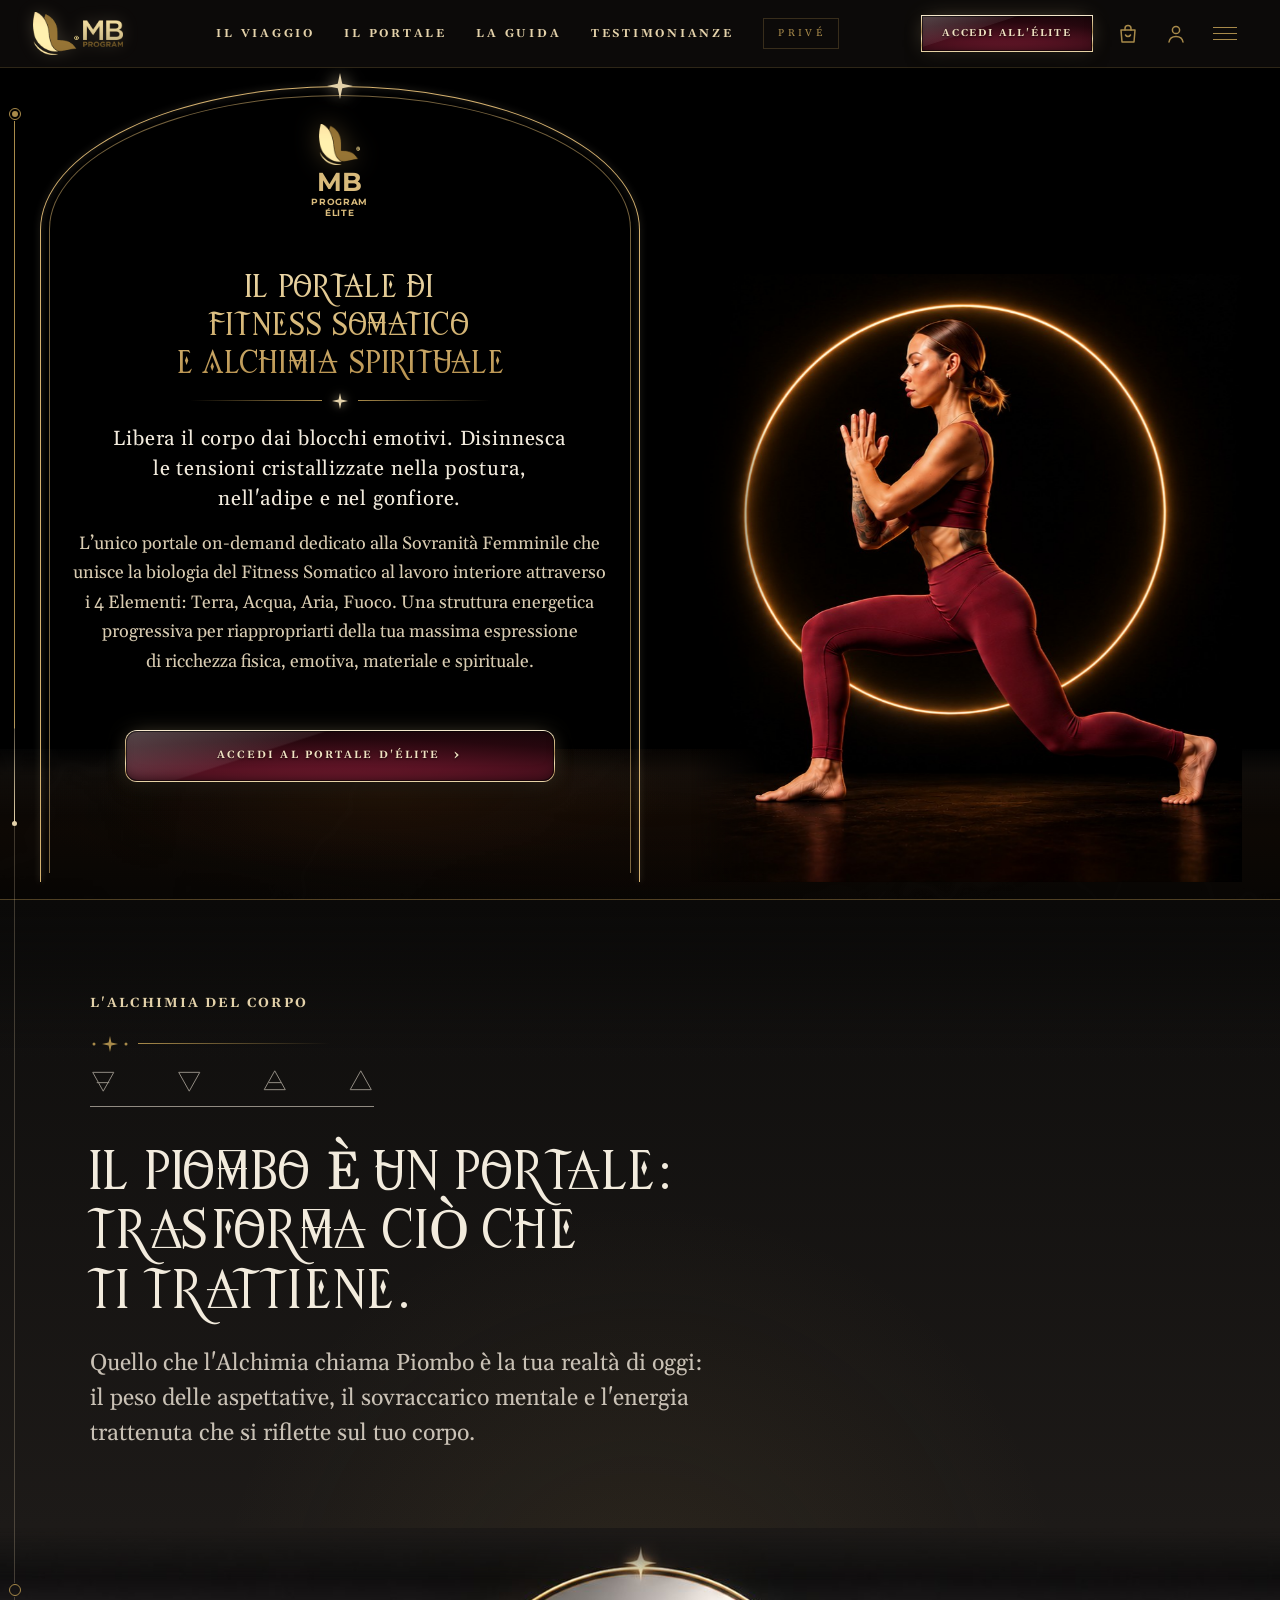
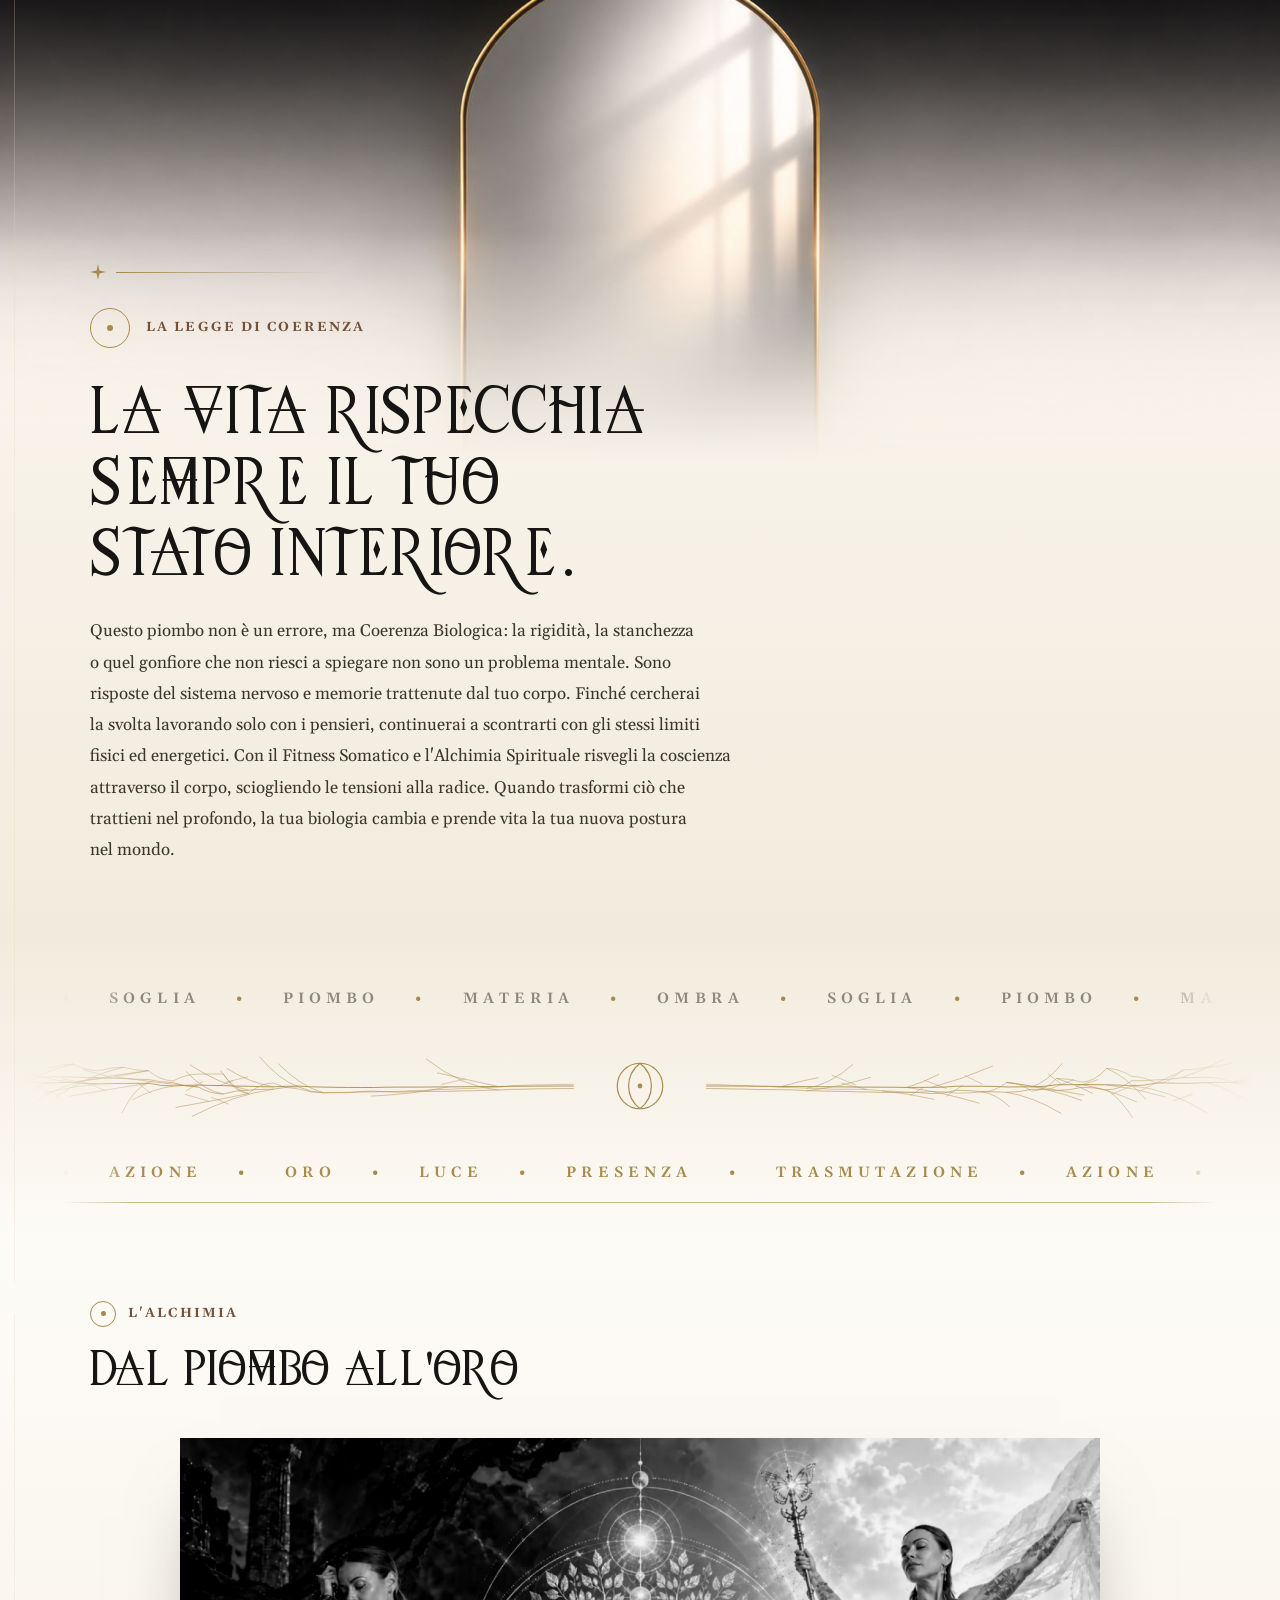
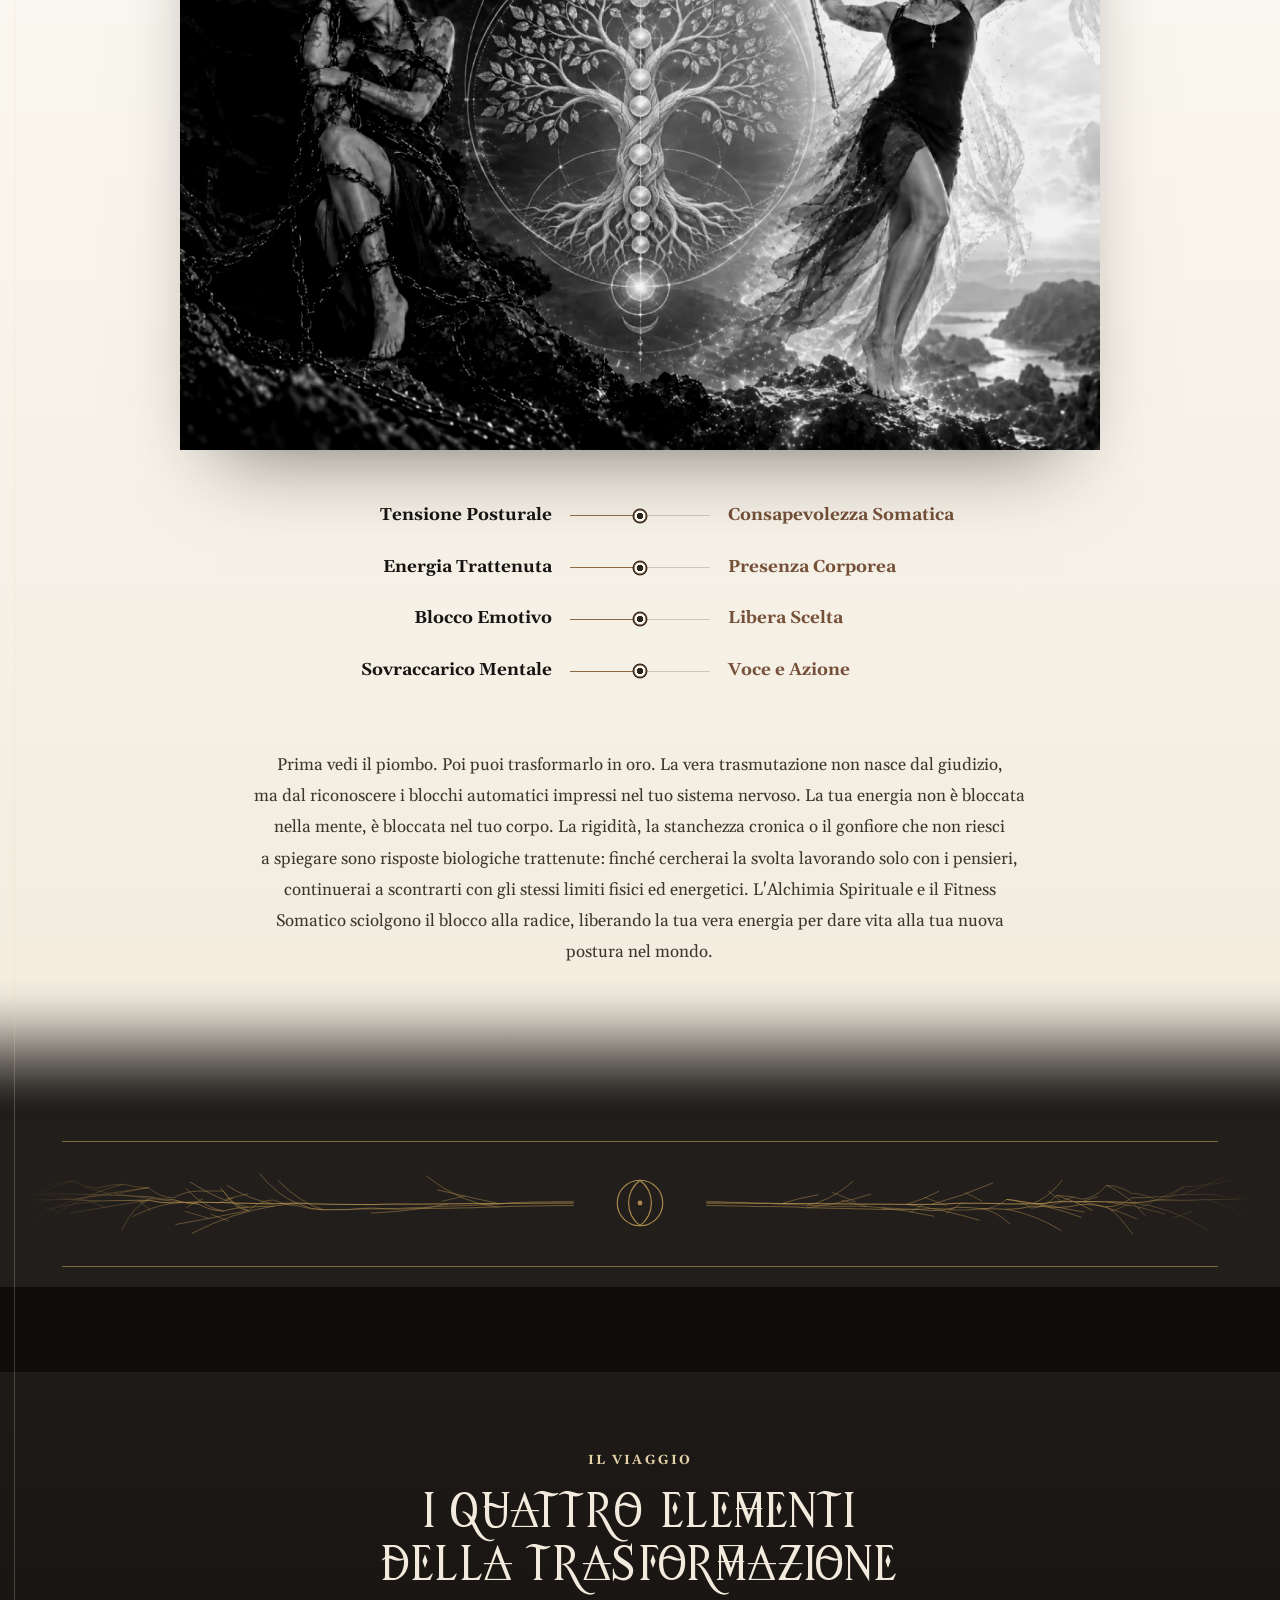
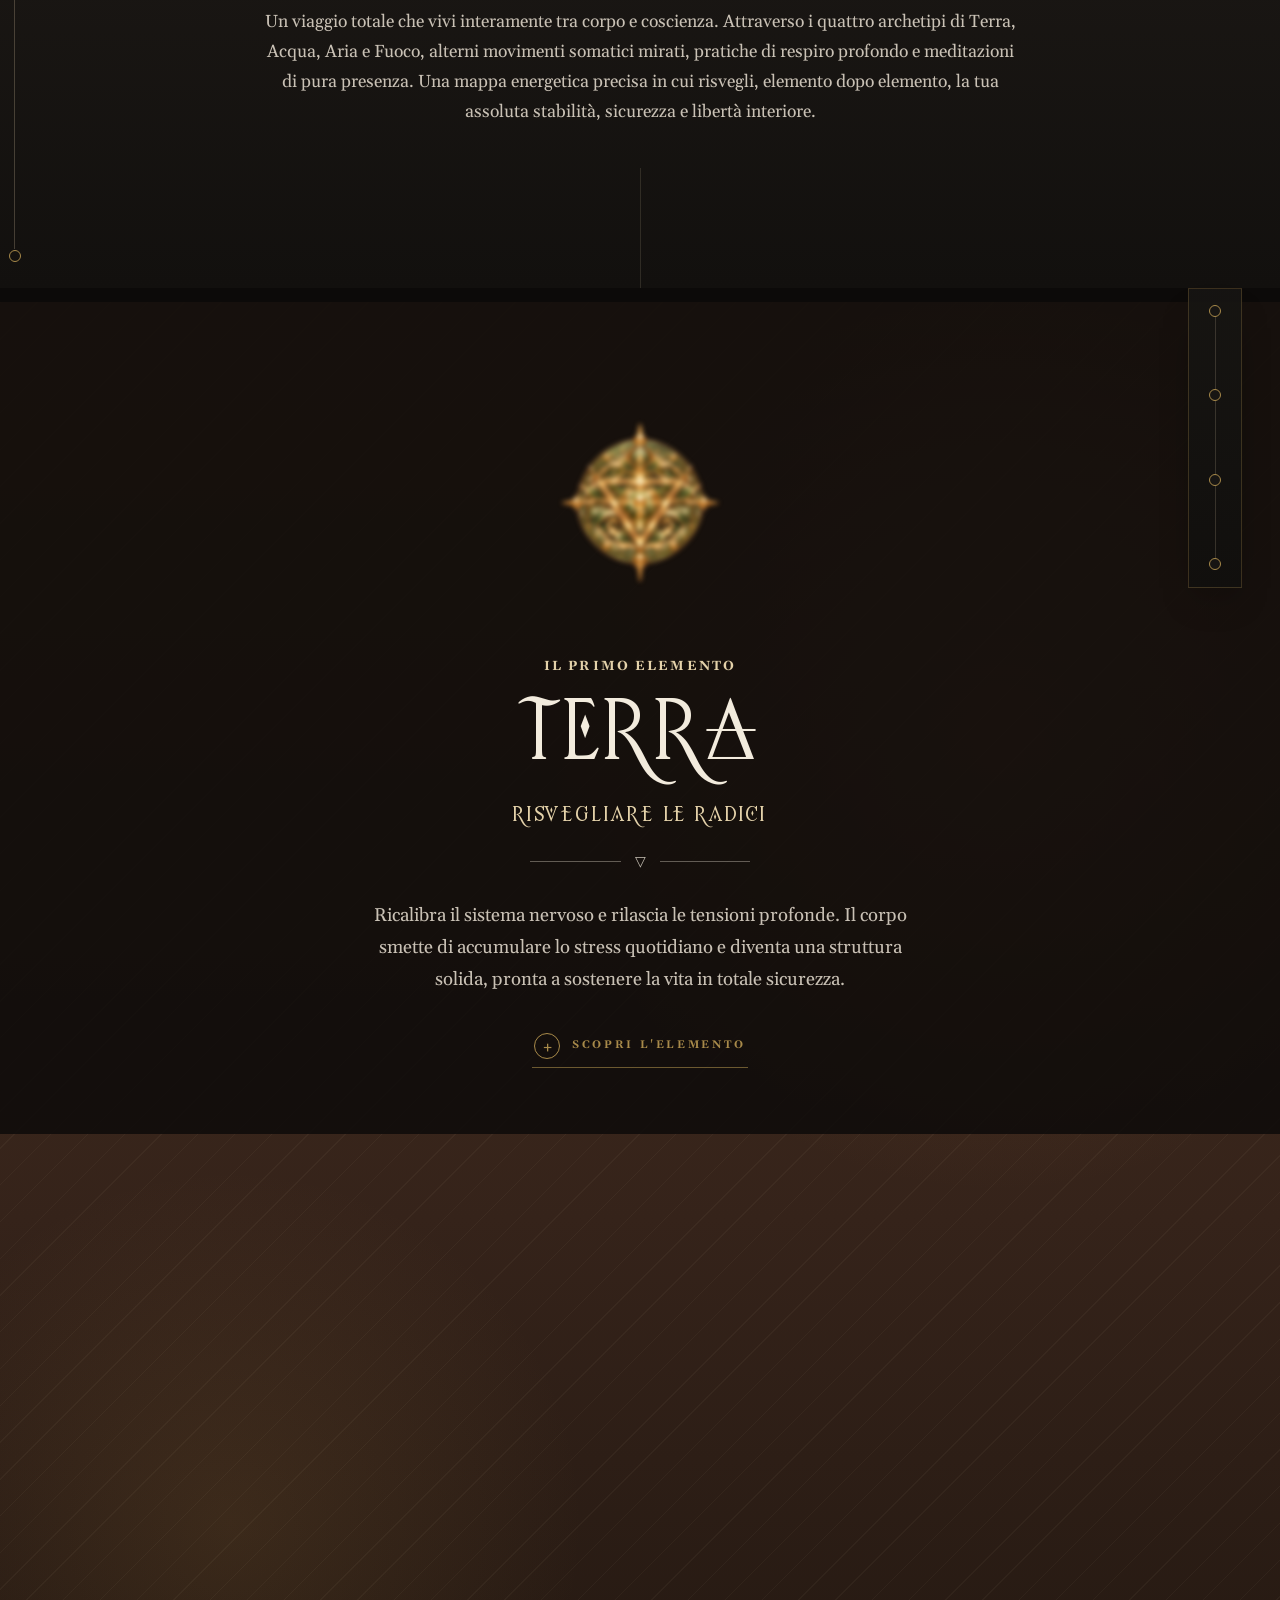
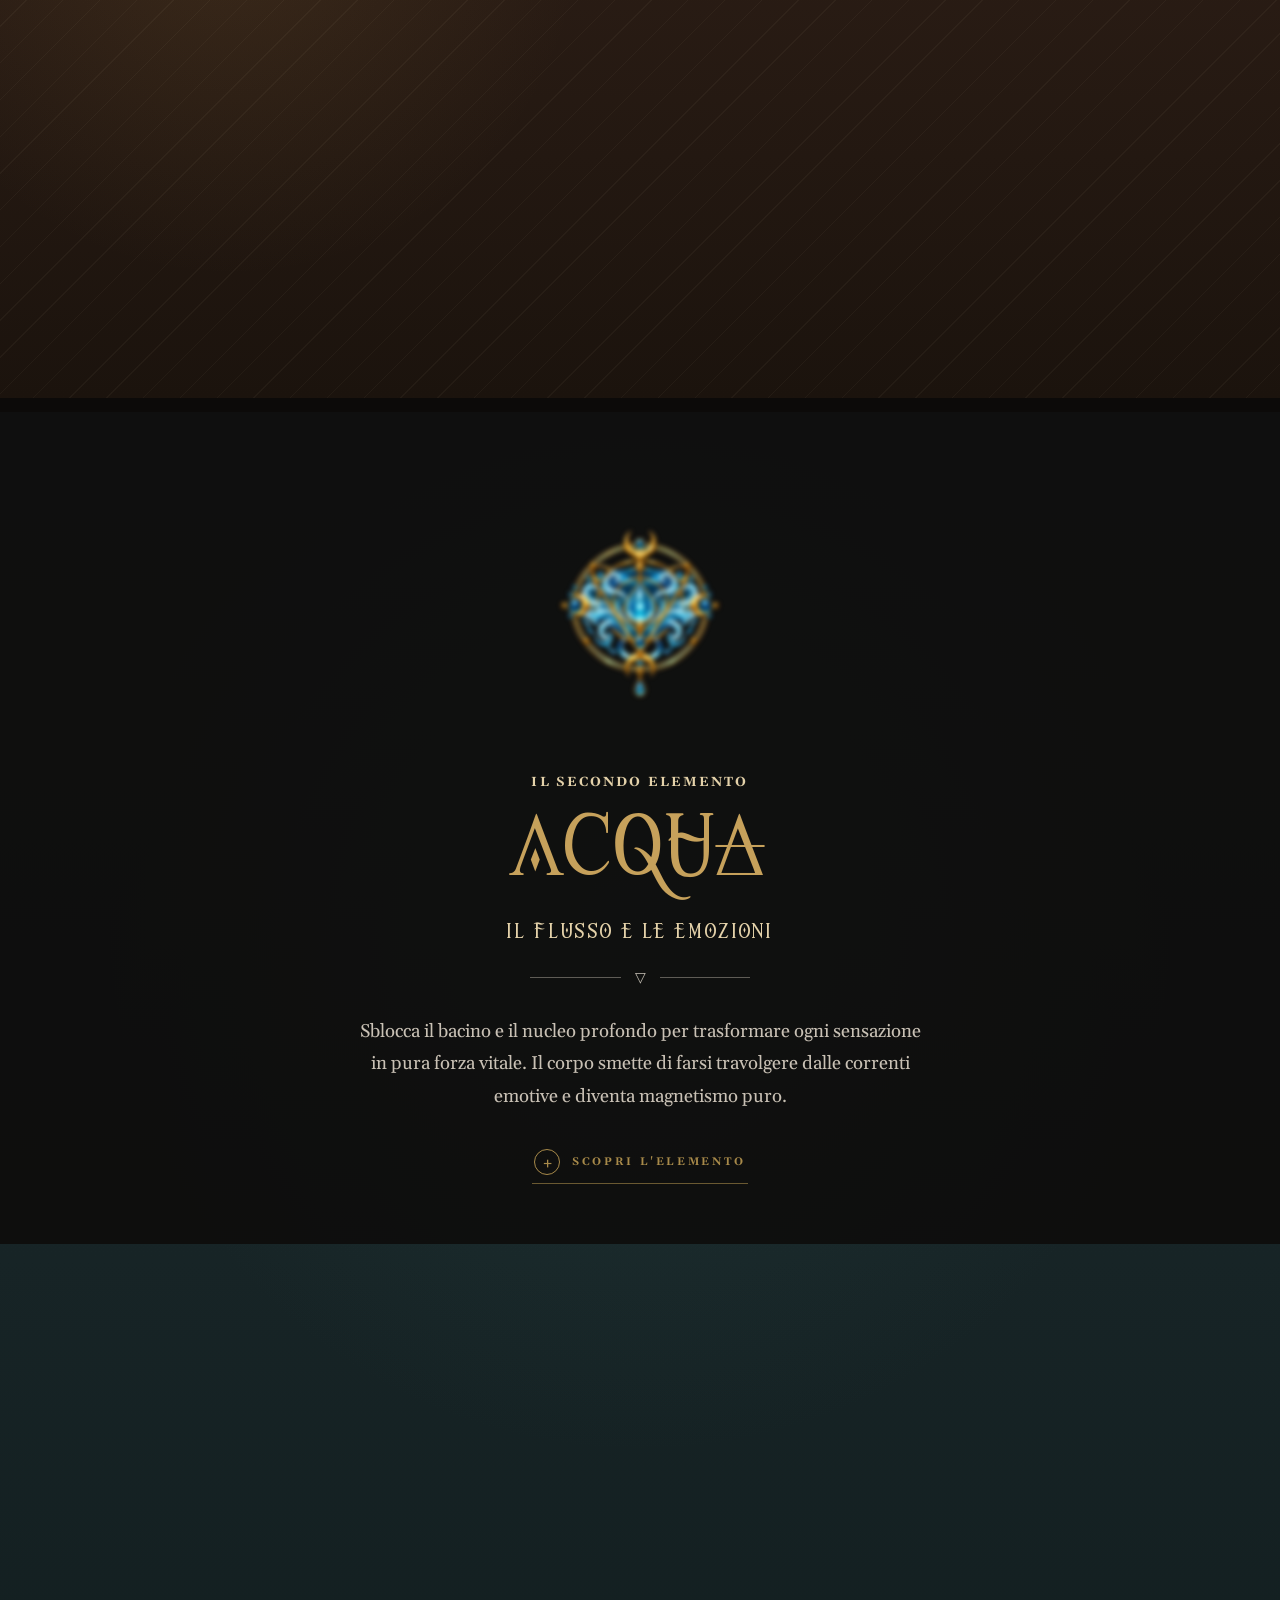
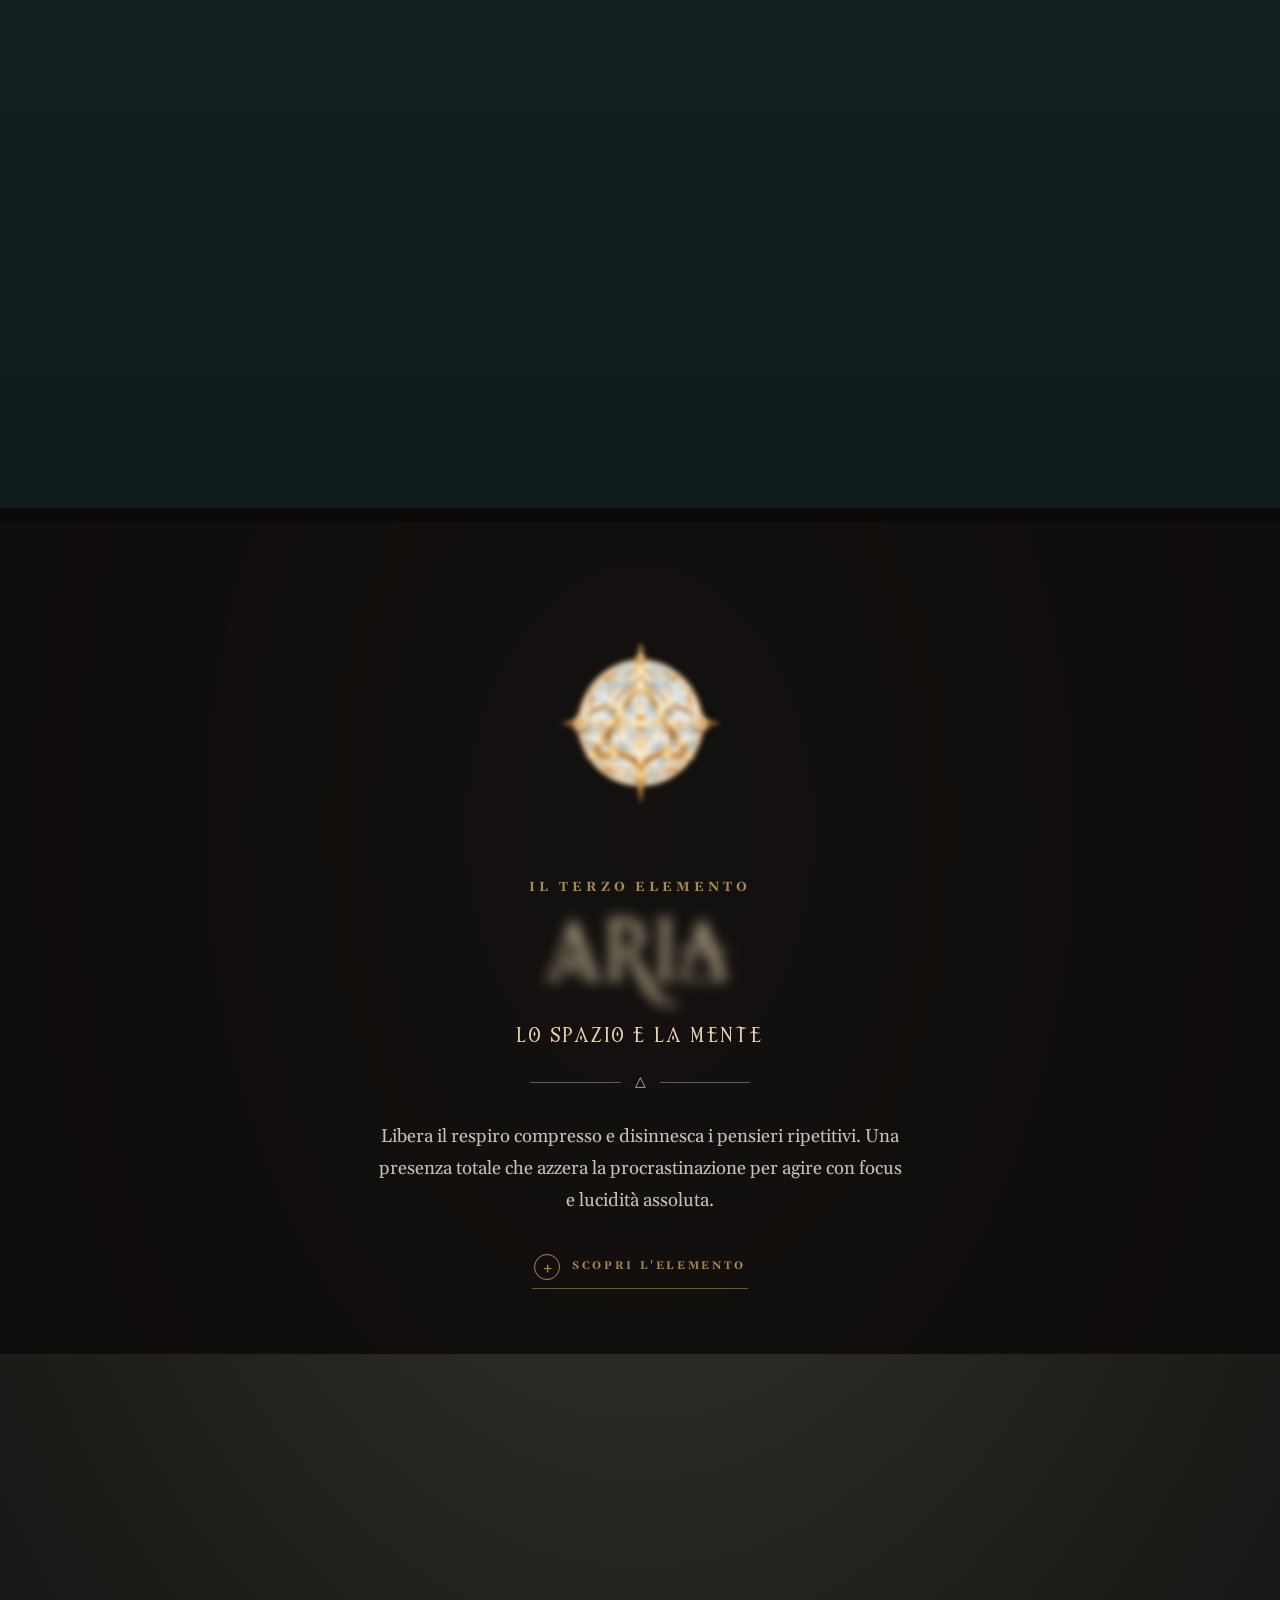
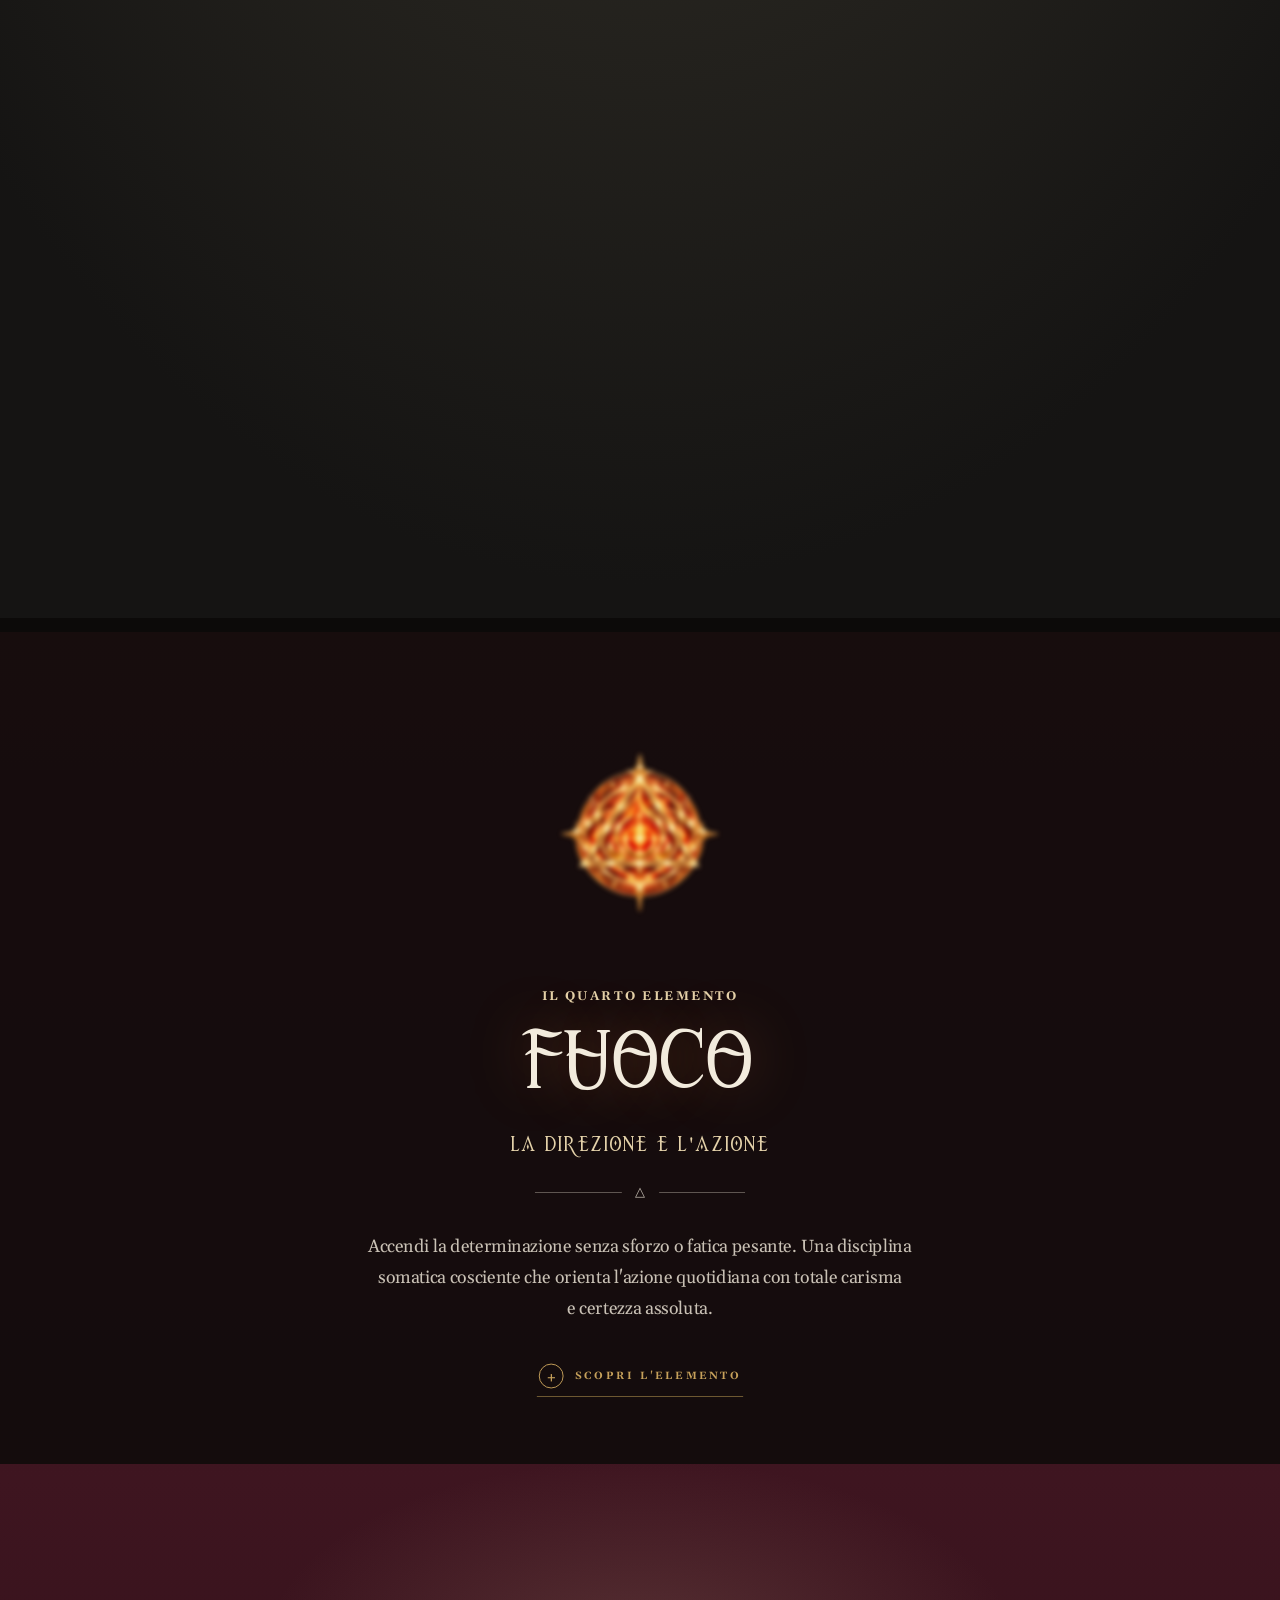
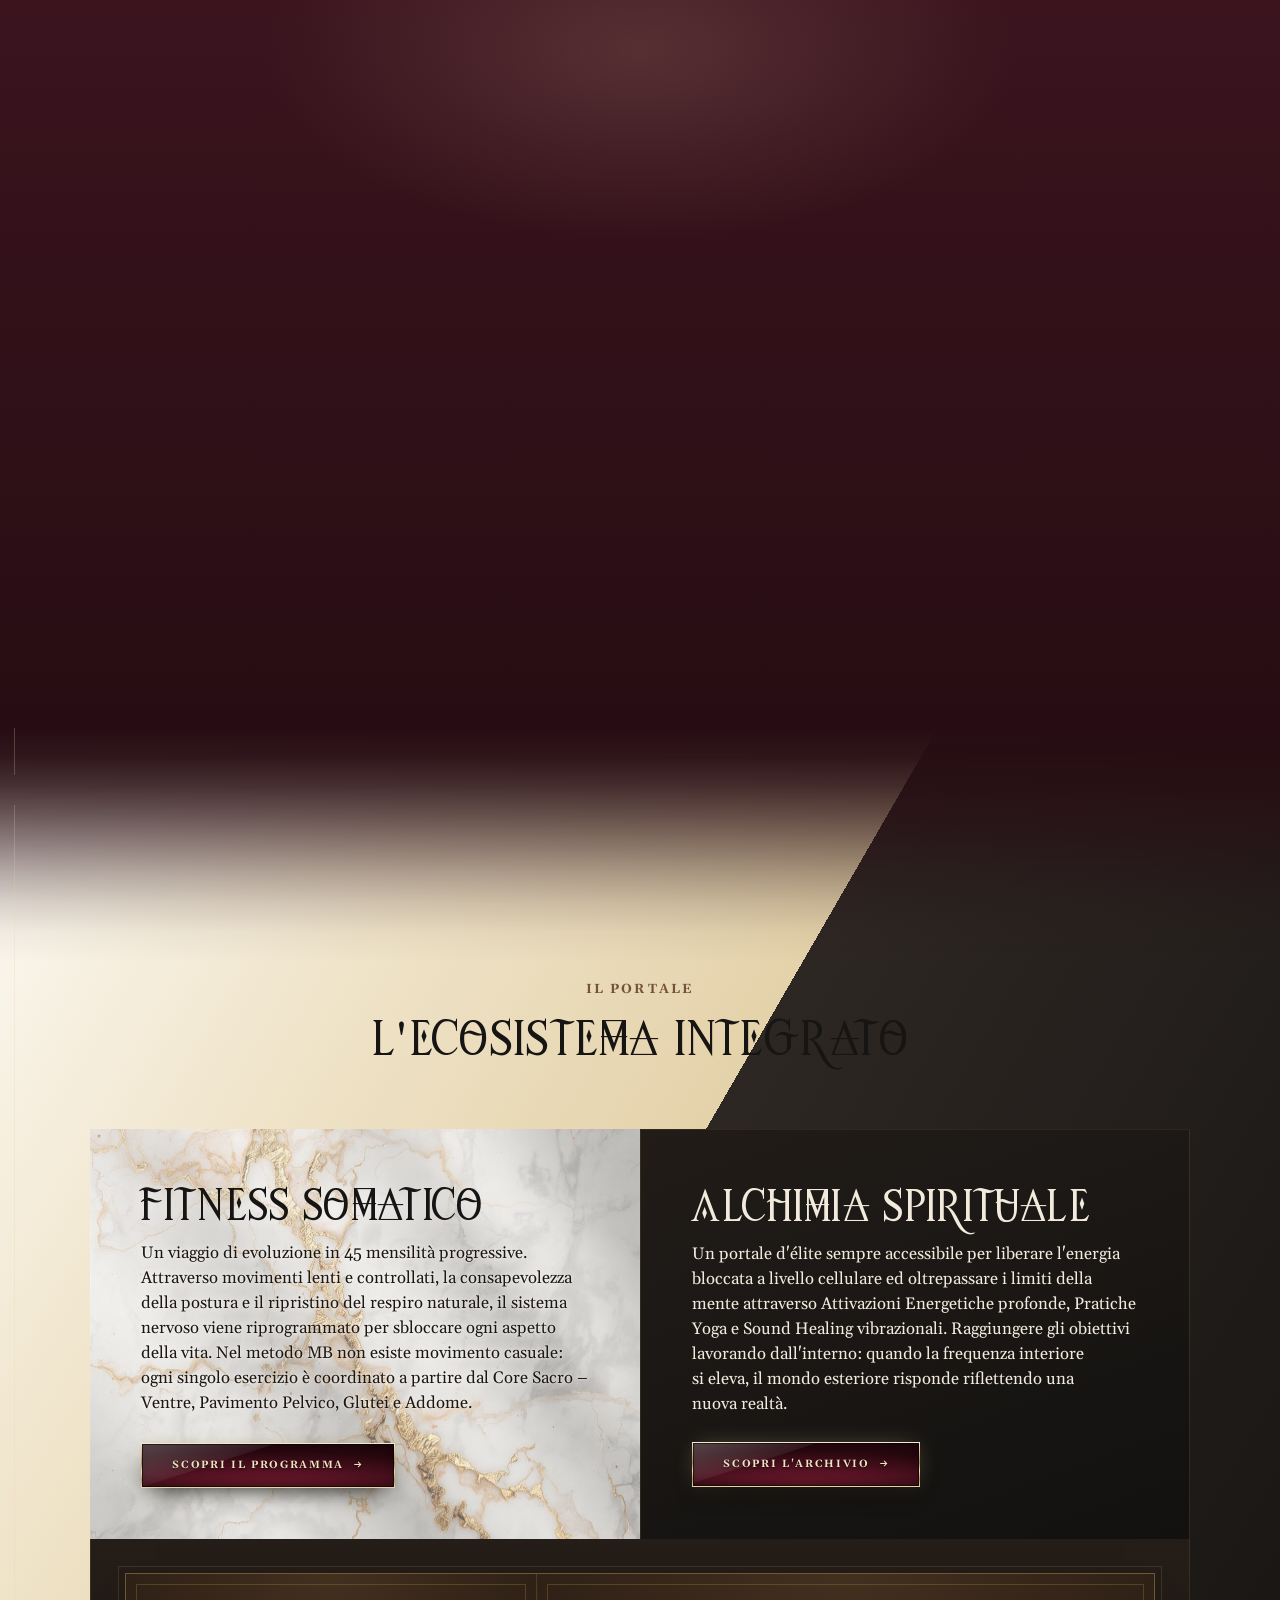
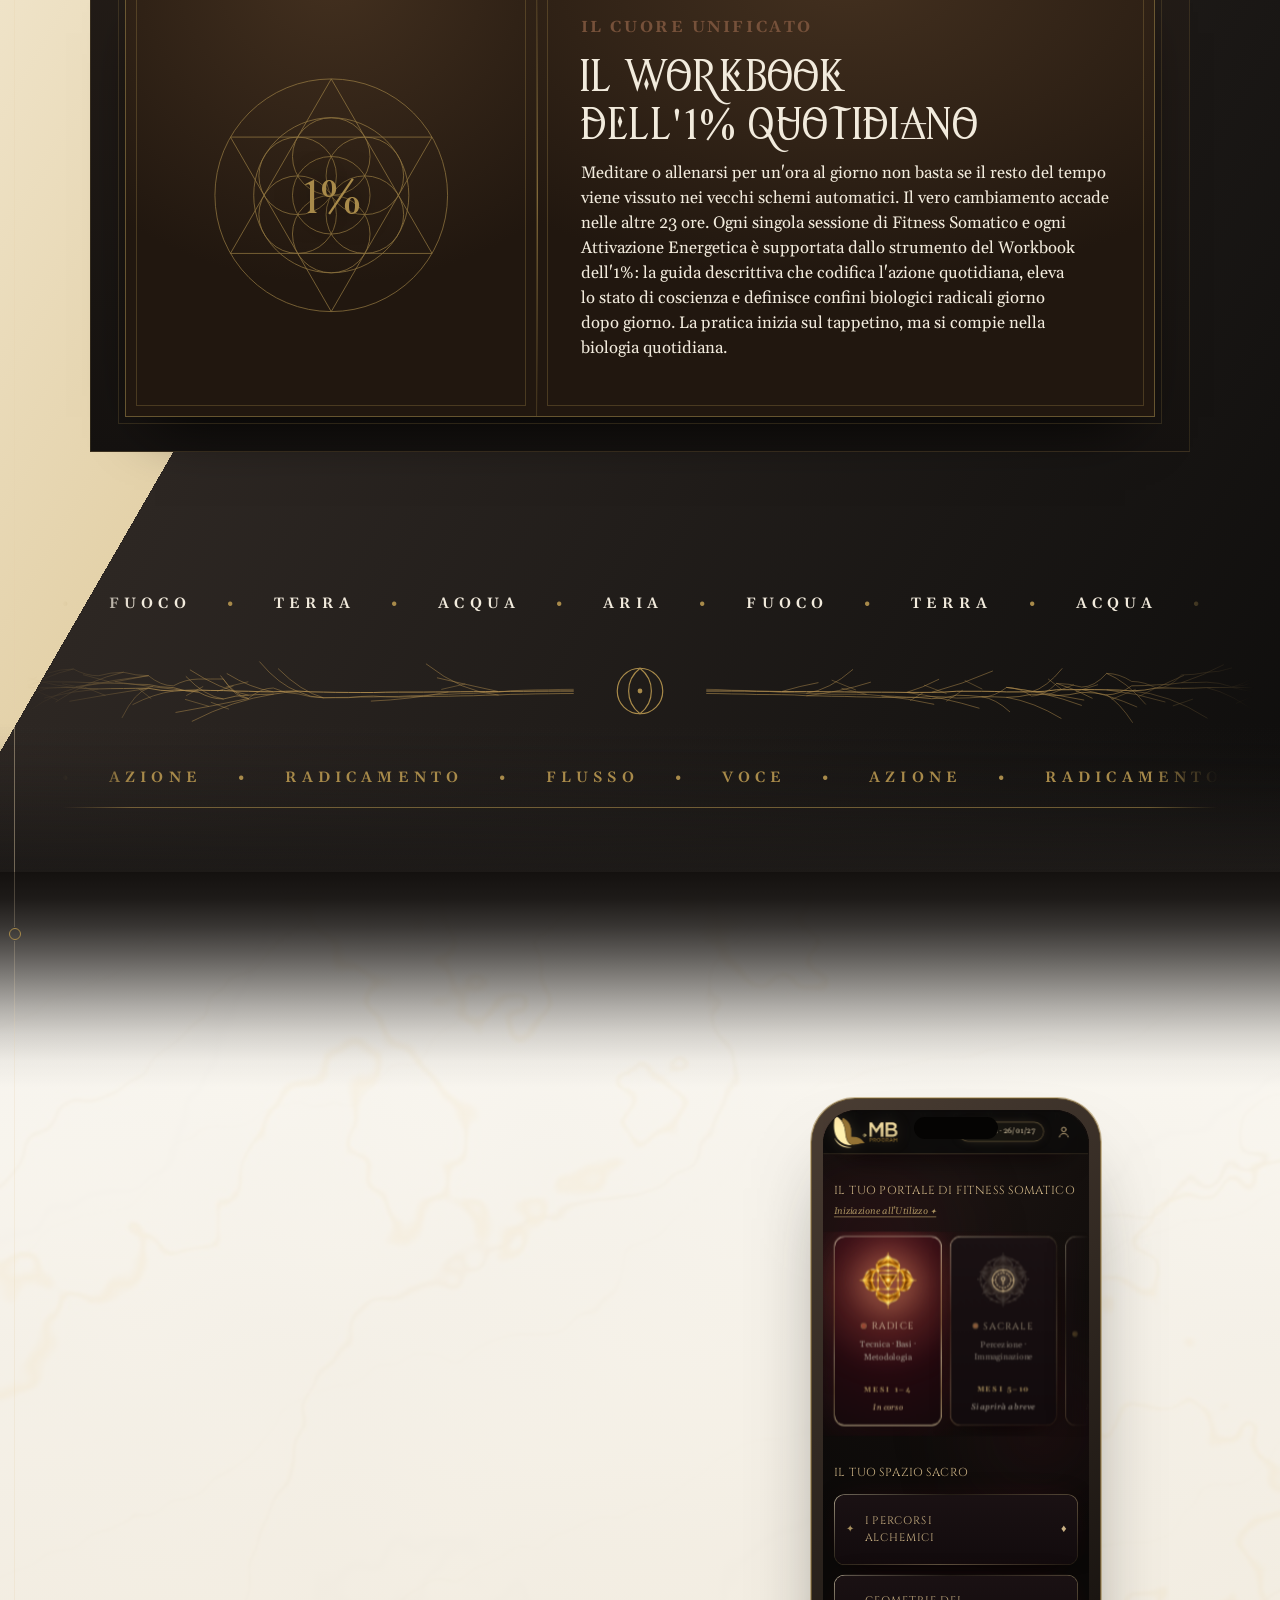
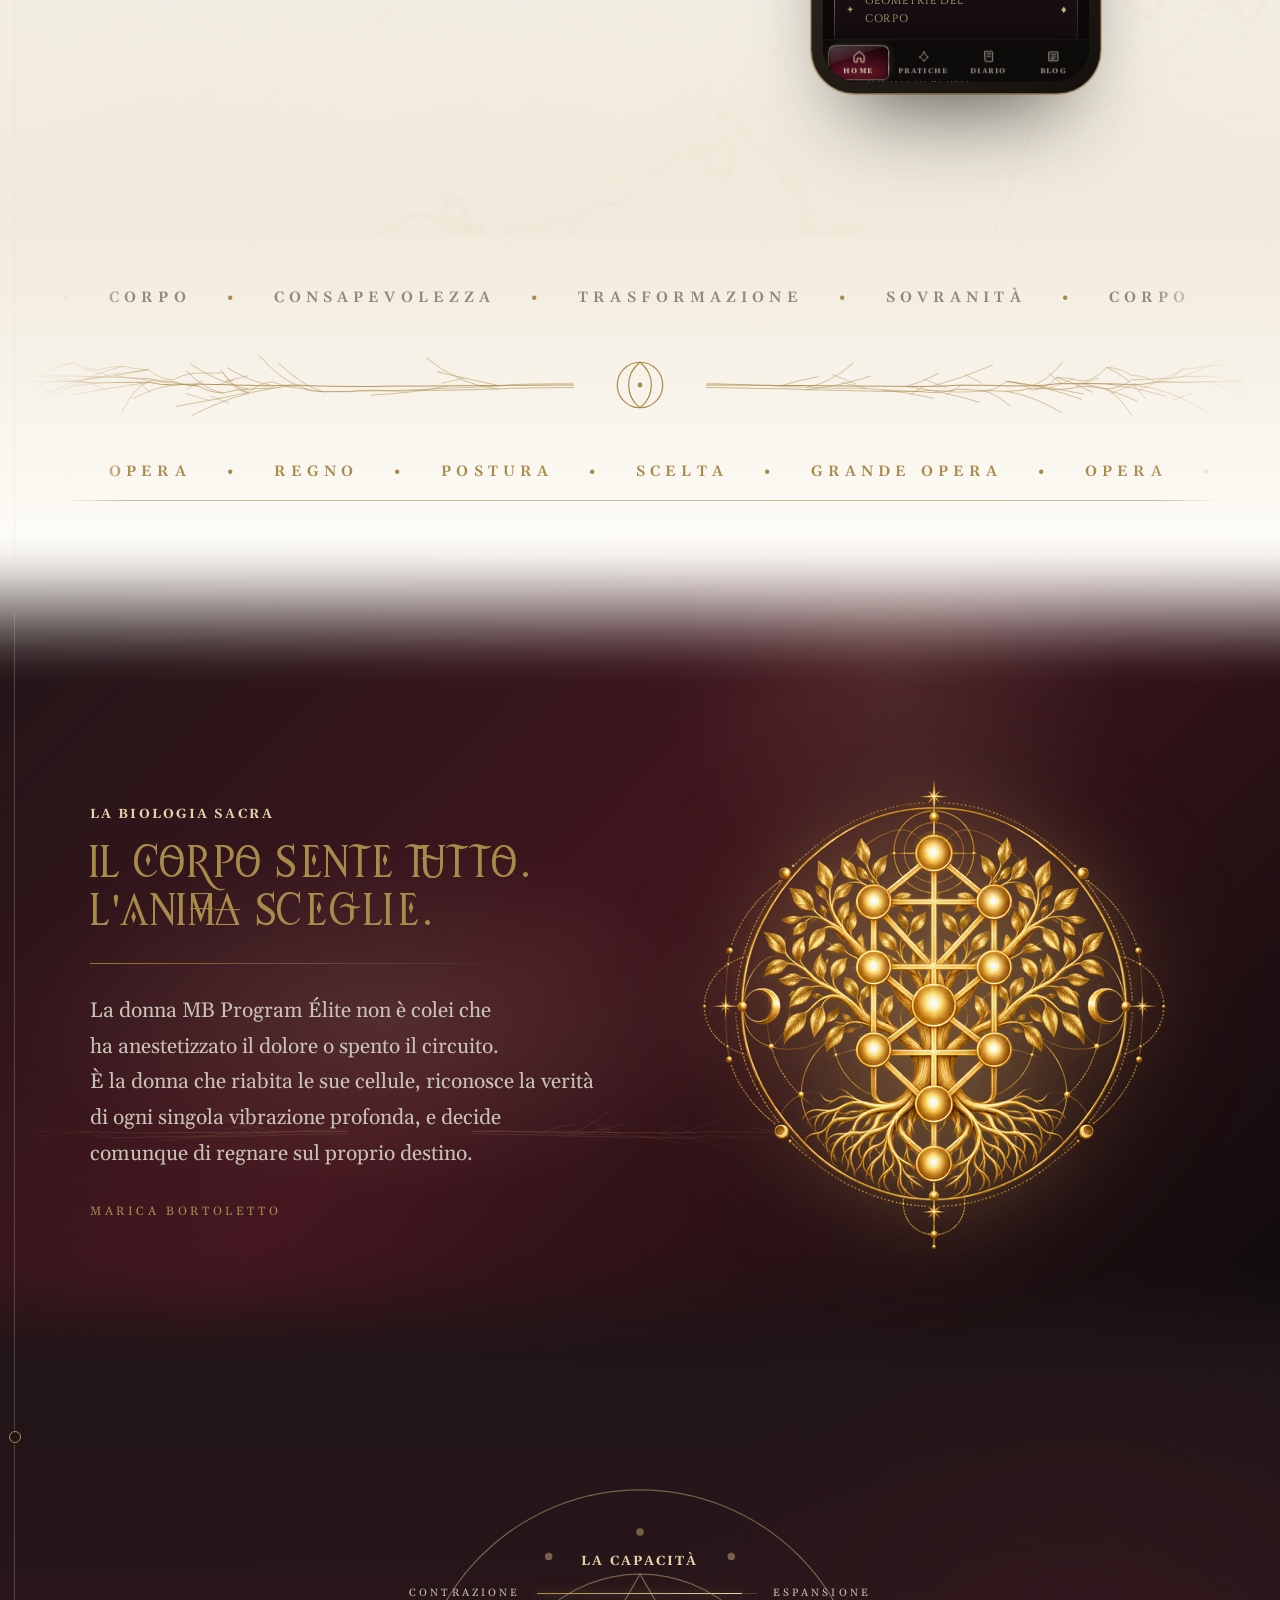
==== index.html @ bfe701bb "Same size for the Piombo caption as the Coerenza paragraph "Prima vedi il piombo..." now matches "Qu" ====
<!DOCTYPE html>
<html lang="it" class="no-js">
<head>
<meta charset="utf-8">
<meta name="viewport" content="width=device-width, initial-scale=1">
<title>MB Program Elite — Il Portale di Fitness Somatico e Pratiche Alchemiche</title>
<meta name="description" content="Il portale on-demand che unisce Fitness Somatico e Alchimia Spirituale per ricalibrare il sistema nervoso attraverso i 4 Elementi.">
<meta name="theme-color" content="#171513">
<link rel="preconnect" href="https://fonts.googleapis.com">
<link rel="preconnect" href="https://fonts.gstatic.com" crossorigin>
<link href="https://fonts.googleapis.com/css2?family=Cinzel:wght@400..600&family=Gelasio:ital,wght@0,400..700;1,400..700&family=Montserrat:wght@600;700&display=swap" rel="stylesheet">
<link rel="preload" href="fonts/Elemental.ttf?v=8f1ffe6e" as="font" type="font/ttf" crossorigin>
<link rel="stylesheet" href="css/style.css?v=78ff4c70">
<link rel="stylesheet" href="css/fx.css?v=d63b266c">
<link rel="stylesheet" href="css/restyle.css?v=a8dec0ca">
<link rel="stylesheet" href="css/alchimia.css?v=a5fa6e11">
<link rel="stylesheet" href="css/ottobre.css?v=f985fadc">
<link rel="stylesheet" href="css/novembre.css?v=17336788">
</head>
<body>
<a class="skip" href="#contenuto">Vai al contenuto</a>
<div class="rail" aria-hidden="true"></div>

<!-- ============ HEADER ============ -->
<header class="site-header" id="top">
  <a class="brand brand-gold" href="index.html" aria-label="MB Program – Home">
    <img src="img/logo-gold-h.png?v=8c49e9ba" alt="MB Program" width="487" height="240">
  </a>
  <nav class="nav" aria-label="Menu principale">
    <a href="#elementi">Il Viaggio</a>
    <a href="#programma">Il Portale</a>
    <a href="#guida">La Guida</a>
    <a href="#testimonianze">Testimonianze</a>
    <a href="prive.html" class="nav-prive">Privé</a>
  </nav>
  <div class="hdr-icons">
    <a class="btn btn-gold btn-hdr" href="#accesso">Accedi all'Élite</a>
    <a class="ico-btn" href="#accesso" aria-label="Carrello"><svg viewBox="0 0 24 24" fill="none" stroke="currentColor" stroke-width="1.5" stroke-linecap="round" stroke-linejoin="round" aria-hidden="true"><path d="M5 8h14l-1 12H6L5 8z"/><path d="M9 8V6.5a3 3 0 0 1 6 0V8"/><path d="M9.5 13c.6 1 1.500 1.500 2.500 1.500s1.900-.5 2.500-1.500"/></svg></a>
    <a class="ico-btn" href="dashboard.html" aria-label="Area riservata"><svg viewBox="0 0 24 24" fill="none" stroke="currentColor" stroke-width="1.5" stroke-linecap="round" aria-hidden="true"><circle cx="12" cy="8" r="3.6"/><path d="M5 20c.6-3.600 3.400-5.500 7-5.500s6.400 1.900 7 5.500"/></svg></a>
    <button class="nav-toggle" aria-expanded="false" aria-controls="menu" aria-label="Apri il menu"><span></span><span></span><span></span></button>
  </div>
</header>

<div class="scrim" data-menu-close></div>
<aside id="menu" class="drawer" aria-label="Menu" aria-hidden="true">
  <div class="drawer-top">
    <a class="brand brand-gold" href="index.html" aria-label="MB Program – Home"><img src="img/logo-gold-h.png?v=8c49e9ba" alt="MB Program" width="487" height="240"></a>
    <button class="drawer-x" data-menu-close aria-label="Chiudi il menu"><svg viewBox="0 0 24 24" fill="none" stroke="currentColor" stroke-width="1.6" stroke-linecap="round" aria-hidden="true"><path d="M5 5l14 14M19 5L5 19"/></svg></button>
  </div>
  <nav class="drawer-list" aria-label="Menu completo">
      <a href="#top">Home</a>
      <a href="#elementi">Il Viaggio</a>
      <a href="#programma">Il Portale</a>
      <a href="#guida">La Guida</a>
      <a href="#testimonianze">Testimonianze</a>
      <a href="#accesso" class="strong">Entra in MB Élite<svg class="arw" viewBox="0 0 24 24" fill="none" stroke="currentColor" stroke-width="1.6" stroke-linecap="round" stroke-linejoin="round" aria-hidden="true"><path d="M5 12h14M13 6l6 6-6 6"/></svg></a>
      <a href="prive.html" class="strong">Entra in MB Privé<svg class="arw" viewBox="0 0 24 24" fill="none" stroke="currentColor" stroke-width="1.6" stroke-linecap="round" stroke-linejoin="round" aria-hidden="true"><path d="M5 12h14M13 6l6 6-6 6"/></svg></a>
      <a href="blog.html">Blog</a>
      <a href="gift-card.html" class="accent">Gift Cards</a>
      <a href="elite.html">Link in Bio</a>
  </nav>
  <div class="drawer-sep"></div>
  <a class="drawer-acc" href="dashboard.html">Accedi / Registrati <svg class="arw" viewBox="0 0 24 24" fill="none" stroke="currentColor" stroke-width="1.6" stroke-linecap="round" stroke-linejoin="round" aria-hidden="true"><path d="M5 12h14M13 6l6 6-6 6"/></svg></a>
  <div class="drawer-sep"></div>
  <a class="drawer-help" href="#contatti">Hai bisogno di aiuto?</a>
</aside>

<main id="contenuto">

<!-- ============ PARTE 1 · HERO ============ -->
<section class="hero" id="hero">
  <div class="hero-inner">
    <span class="hero-floor" aria-hidden="true"></span>
    <!-- portale d'oro ad arco (doppia volta + chiave di volta a stella) con il testo dentro -->
    <div class="hero-panel hero-arch reveal">
      <span class="arch-vault" aria-hidden="true"></span>
      <span class="arch-vault arch-vault--inner" aria-hidden="true"></span>
      <svg class="arch-key" viewBox="0 0 16 16" aria-hidden="true"><path d="M8 0 L9.4 6.6 L16 8 L9.4 9.4 L8 16 L6.6 9.4 L0 8 L6.6 6.6 Z"/></svg>
      <img class="hero-logo" src="img/butterfly-gold.png?v=56c51ce0" alt="" width="64" height="64">
      <p class="hero-brand"><b>MB</b><span>Program</span><span>Élite</span></p>
      <h1 class="display hero-title">Il Portale di<br>Fitness Somatico<br>e Alchimia Spirituale</h1>
      <span class="star-rule" aria-hidden="true"><i></i><svg viewBox="0 0 16 16"><path d="M8 0 L9.4 6.6 L16 8 L9.4 9.4 L8 16 L6.6 9.4 L0 8 L6.6 6.6 Z"/></svg><i></i></span>
      <h2 class="hero-sub">Libera il corpo dai blocchi emotivi. Disinnesca le tensioni cristallizzate nella postura, nell'adipe e nel gonfiore.</h2>
      <p class="hero-text">L’unico portale on-demand dedicato alla Sovranità Femminile che unisce la biologia del Fitness Somatico al lavoro interiore attraverso i 4 Elementi: Terra, Acqua, Aria, Fuoco. Una struttura energetica progressiva per riappropriarti della tua massima espressione di ricchezza fisica, emotiva, materiale e spirituale.</p>
      <a class="btn btn-gold hero-cta" href="#accesso">Accedi al Portale d'Élite <span aria-hidden="true">›</span></a>
    </div>
    <figure class="hero-photo reveal" style="--d:.15s">
      <img src="img/hero-pavimento.jpg?v=036c06d8" alt="Affondo yoga dentro un'aureola dorata, sul pavimento lucido" width="852" height="941">
    </figure>
  </div>
</section>

<!-- ============ PARTE 2 · IL PIOMBO (IL METODO) ============ -->
<section class="piombo" id="metodo">
  <div class="wrap piombo-head">
    <p class="eyebrow eyebrow-center reveal">L'Alchimia del Corpo</p>
    <span class="ornament-rule reveal" aria-hidden="true"><svg viewBox="0 0 40 16"><path d="M20 0 L21.4 6.6 L28 8 L21.4 9.4 L20 16 L18.6 9.4 L12 8 L18.6 6.6 Z"/><circle cx="4" cy="8" r="1.5"/><circle cx="36" cy="8" r="1.5"/></svg><i></i></span>
    <div class="portal reveal" aria-hidden="true">
      <div class="portal__row">
        <svg viewBox="0 0 24 24"><path d="M12 21 L2.5 4 L21.5 4 Z"/><path d="M6.7 13.5 H17.3"/></svg>
        <svg viewBox="0 0 24 24"><path d="M12 21 L2.5 4 L21.5 4 Z"/></svg>
        <svg viewBox="0 0 24 24"><path d="M12 3 L21.5 20 L2.5 20 Z"/><path d="M6.7 13.5 H17.3"/></svg>
        <svg viewBox="0 0 24 24"><path d="M12 3 L21.5 20 L2.5 20 Z"/></svg>
      </div>
      <i class="portal__thread"></i>
    </div>
    <h2 class="display h-xl reveal">Il piombo è un portale: trasforma ciò che ti trattiene.</h2>
    <p class="lead reveal">Quello che l'Alchimia chiama Piombo è la tua realtà di oggi: il peso delle aspettative, il sovraccarico mentale e l'energia trattenuta che si riflette sul tuo corpo.</p>
  </div>
</section>

<!-- La Legge di Coerenza: dal buio la porta ad arco si apre sulla luce avorio -->
<section class="coerenza-sec">
  <!-- lo specchio alchemico originale di Fiorella, dove lo sfondo passa dal buio all'avorio -->
  <div class="door door--img" aria-hidden="true">
    <img src="img/specchio-coerenza.jpg?v=46be9bd7" alt="" width="1600" height="900" loading="lazy" decoding="async">
  </div>
  <div class="wrap coerenza">
    <span class="star-rule star-rule--left reveal" aria-hidden="true"><svg viewBox="0 0 16 16"><path d="M8 0 L9.4 6.6 L16 8 L9.4 9.4 L8 16 L6.6 9.4 L0 8 L6.6 6.6 Z"/></svg><i></i></span>
    <p class="eyebrow reveal"><span class="roundel" aria-hidden="true"></span>La Legge di Coerenza</p>
    <h2 class="display h-lg reveal">La vita rispecchia sempre il tuo stato interiore.</h2>
    <p class="lead-soft reveal">Questo piombo non è un errore, ma Coerenza Biologica: la rigidità, la stanchezza o quel gonfiore che non riesci a spiegare non sono un problema mentale. Sono risposte del sistema nervoso e memorie trattenute dal tuo corpo. Finché cercherai la svolta lavorando solo con i pensieri, continuerai a scontrarti con gli stessi limiti fisici ed energetici. Con il Fitness Somatico e l'Alchimia Spirituale risvegli la coscienza attraverso il corpo, sciogliendo le tensioni alla radice. Quando trasformi ciò che trattieni nel profondo, la tua biologia cambia e prende vita la tua nuova postura nel mondo.</p>
  </div>
</section>

<div class="marquee-set on-light" aria-hidden="true">
  <div class="marquee ink"><div class="marquee-track"><span>Soglia</span><span>Piombo</span><span>Materia</span><span>Ombra</span></div></div>
  <span class="rami" aria-hidden="true"><span class="rami-l"></span><svg class="rami-seal" viewBox="0 0 48 48"><circle cx="24" cy="24" r="21"/><path d="M24 3 C10 14 10 34 24 45 C38 34 38 14 24 3 Z"/><circle class="dot" cx="24" cy="24" r="2.2"/></svg><span class="rami-r"></span></span>
  <div class="marquee gilt reverse"><div class="marquee-track"><span>Azione</span><span>Oro</span><span>Luce</span><span>Presenza</span><span>Trasmutazione</span></div></div>
</div>

<!-- ============ PARTE 3 · DAL PIOMBO ALL'ORO ============ -->
<section class="manifesto" id="alchimia">
  <div class="wrap alch-head">
    <p class="alch-eyebrow reveal"><span class="alch-ring" aria-hidden="true"></span>L'Alchimia</p>
    <h2 class="display alch-title reveal">Dal piombo all'oro</h2>
  </div>
  <figure class="art alch-fig reveal">
    <!-- come alchimiadellasovrana.it: sotto il piombo (la stessa immagine in b/n), sopra l'oro a colori rivelato da sinistra con lo scroll -->
    <img class="alch-lead" src="img/piombo-oro.jpg?v=172689bd" alt="" aria-hidden="true" width="1516" height="1009" loading="lazy" decoding="async">
    <img class="alch-gold" src="img/piombo-oro.jpg?v=172689bd" alt="Dal piombo all'oro: la donna incatenata e la donna libera attorno all'albero della vita" width="1516" height="1009" loading="lazy" decoding="async">
  </figure>
  <div class="wrap">
    <ul class="pairs" aria-label="Dal piombo all'oro">
      <li style="--i:0"><span>Tensione Posturale</span><i></i><b>Consapevolezza Somatica</b></li>
      <li style="--i:1"><span>Energia Trattenuta</span><i></i><b>Presenza Corporea</b></li>
      <li style="--i:2"><span>Blocco Emotivo</span><i></i><b>Libera Scelta</b></li>
      <li style="--i:3"><span>Sovraccarico Mentale</span><i></i><b>Voce e Azione</b></li>
    </ul>
    <p class="manifesto-text reveal">Prima vedi il piombo. Poi puoi trasformarlo in oro. La vera trasmutazione non nasce dal giudizio, ma dal riconoscere i blocchi automatici impressi nel tuo sistema nervoso. La tua energia non è bloccata nella mente, è bloccata nel tuo corpo. La rigidità, la stanchezza cronica o il gonfiore che non riesci a spiegare sono risposte biologiche trattenute: finché cercherai la svolta lavorando solo con i pensieri, continuerai a scontrarti con gli stessi limiti fisici ed energetici. L'Alchimia Spirituale e il Fitness Somatico sciolgono il blocco alla radice, liberando la tua vera energia per dare vita alla tua nuova postura nel mondo.</p>
  </div>
</section>

<!-- ============ PARTE 4 · I QUATTRO ELEMENTI (IL VIAGGIO) ============ -->
<section class="elementi-head" id="elementi">
  <div class="sigil-divider" aria-hidden="true"><span class="rami" aria-hidden="true"><span class="rami-l"></span><svg class="rami-seal" viewBox="0 0 48 48"><circle cx="24" cy="24" r="21"/><path d="M24 3 C10 14 10 34 24 45 C38 34 38 14 24 3 Z"/><circle class="dot" cx="24" cy="24" r="2.2"/></svg><span class="rami-r"></span></span><i class="sigil-line"></i></div>
  <div class="wrap center">
    <p class="eyebrow reveal">Il viaggio</p>
    <h2 class="display h-lg reveal">I quattro elementi della trasformazione</h2>
    <p class="lead-center reveal">Un viaggio totale che vivi interamente tra corpo e coscienza. Attraverso i quattro archetipi di Terra, Acqua, Aria e Fuoco, alterni movimenti somatici mirati, pratiche di respiro profondo e meditazioni di pura presenza. Una mappa energetica precisa in cui risvegli, elemento dopo elemento, la tua assoluta stabilità, sicurezza e libertà interiore.</p>
  </div>
  <span class="energy-lead" aria-hidden="true"></span>
</section>

<section class="el el-terra">
  <div class="el-in reveal">
    <img class="el-icon" data-i="2" src="img/el-terra.png?v=da3a2e9d" alt="Emblema Terra" width="220" height="220">
    <p class="eyebrow" data-i="0">Il primo elemento</p>
    <h3 class="display el-name" data-i="0">Terra</h3>
    <p class="el-sub" data-i="4">Risvegliare le Radici</p>
    <div class="divider" data-i="4"><i></i><span>▽</span><i></i></div>
    <p class="el-txt" data-i="5">Ricalibra il sistema nervoso e rilascia le tensioni profonde. Il corpo smette di accumulare lo stress quotidiano e diventa una struttura solida, pronta a sostenere la vita in totale sicurezza.</p>
    <button class="el-more" data-i="6" data-open="modal-terra"><span aria-hidden="true">+</span> Scopri l'Elemento</button>
  </div>
</section>
<section class="el el-acqua">
  <div class="el-in reveal">
    <img class="el-icon" data-i="2" src="img/el-acqua.png?v=61271f3a" alt="Emblema Acqua" width="220" height="220">
    <p class="eyebrow" data-i="0">Il secondo elemento</p>
    <h3 class="display el-name" data-i="0">Acqua</h3>
    <p class="el-sub" data-i="4">Il Flusso e le Emozioni</p>
    <div class="divider" data-i="4"><i></i><span>▽</span><i></i></div>
    <p class="el-txt" data-i="5">Sblocca il bacino e il nucleo profondo per trasformare ogni sensazione in pura forza vitale. Il corpo smette di farsi travolgere dalle correnti emotive e diventa magnetismo puro.</p>
    <button class="el-more" data-i="6" data-open="modal-acqua"><span aria-hidden="true">+</span> Scopri l'Elemento</button>
  </div>
</section>
<section class="el el-aria">
  <div class="el-in reveal">
    <img class="el-icon" data-i="2" src="img/el-aria.png?v=3ce56bb0" alt="Emblema Aria" width="220" height="220">
    <p class="eyebrow" data-i="0">Il terzo elemento</p>
    <h3 class="display el-name" data-i="0">Aria</h3>
    <p class="el-sub" data-i="4">Lo Spazio e la Mente</p>
    <div class="divider" data-i="4"><i></i><span>△</span><i></i></div>
    <p class="el-txt" data-i="5">Libera il respiro compresso e disinnesca i pensieri ripetitivi. Una presenza totale che azzera la procrastinazione per agire con focus e lucidità assoluta.</p>
    <button class="el-more" data-i="6" data-open="modal-aria"><span aria-hidden="true">+</span> Scopri l'Elemento</button>
  </div>
</section>
<section class="el el-fuoco">
  <div class="el-in reveal">
    <img class="el-icon" data-i="2" src="img/el-fuoco.png?v=97331820" alt="Emblema Fuoco" width="220" height="220">
    <p class="eyebrow" data-i="0">Il quarto elemento</p>
    <h3 class="display el-name" data-i="0">Fuoco</h3>
    <p class="el-sub" data-i="4">La Direzione e l'Azione</p>
    <div class="divider" data-i="4"><i></i><span>△</span><i></i></div>
    <p class="el-txt" data-i="5">Accendi la determinazione senza sforzo o fatica pesante. Una disciplina somatica cosciente che orienta l'azione quotidiana con totale carisma e certezza assoluta.</p>
    <button class="el-more" data-i="6" data-open="modal-fuoco"><span aria-hidden="true">+</span> Scopri l'Elemento</button>
  </div>
</section>

<!-- ============ PARTE 5 · IL PORTALE (ECOSISTEMA) ============ -->
<section class="ecosistema" id="programma">
  <div class="wrap">
    <p class="eyebrow center reveal">Il portale</p>
    <h2 class="display h-lg center reveal">L'ecosistema integrato</h2>

    <span class="portale-wall" aria-hidden="true"></span>
    <div class="tiles puzzle">
      <article class="tile tile-marble pz-l">
        <h3 class="display tile-title">Fitness Somatico</h3>
        <p>Un viaggio di evoluzione in 45 mensilità progressive. Attraverso movimenti lenti e controllati, la consapevolezza della postura e il ripristino del respiro naturale, il sistema nervoso viene riprogrammato per sbloccare ogni aspetto della vita. Nel metodo MB non esiste movimento casuale: ogni singolo esercizio è coordinato a partire dal Core Sacro – Ventre, Pavimento Pelvico, Glutei e Addome.</p>
        <button class="btn btn-outline-dark" data-open="modal-fitness">Scopri il Programma <span aria-hidden="true">→</span></button>
      </article>
      <article class="tile tile-dark pz-r">
        <h3 class="display tile-title">Alchimia Spirituale</h3>
        <p>Un portale d'élite sempre accessibile per liberare l'energia bloccata a livello cellulare ed oltrepassare i limiti della mente attraverso Attivazioni Energetiche profonde, Pratiche Yoga e Sound Healing vibrazionali. Raggiungere gli obiettivi lavorando dall'interno: quando la frequenza interiore si eleva, il mondo esteriore risponde riflettendo una nuova realtà.</p>
        <button class="btn btn-outline" data-open="modal-archivio">Scopri l'Archivio <span aria-hidden="true">→</span></button>
      </article>

      <article class="tile tile-book pz-b">
        <div class="book">
          <div class="page page-l" aria-hidden="true">
            <svg viewBox="-100 -100 200 200" class="geo">
              <g fill="none" stroke="currentColor" stroke-width=".6">
                <circle r="90"/><circle r="60"/><circle r="30"/>
                <circle cx="0" cy="-30" r="30"/><circle cx="26" cy="-15" r="30"/><circle cx="26" cy="15" r="30"/>
                <circle cx="0" cy="30" r="30"/><circle cx="-26" cy="15" r="30"/><circle cx="-26" cy="-15" r="30"/>
                <path d="M0 -90 L78 45 H-78 Z"/><path d="M0 90 L78 -45 H-78 Z"/>
              </g>
            </svg>
            <span class="one">1%</span>
          </div>
          <div class="page page-r">
            <p class="eyebrow">Il cuore unificato</p>
            <h3 class="display tile-title">Il Workbook dell'1% Quotidiano</h3>
            <p>Meditare o allenarsi per un'ora al giorno non basta se il resto del tempo viene vissuto nei vecchi schemi automatici. Il vero cambiamento accade nelle altre 23 ore. Ogni singola sessione di Fitness Somatico e ogni Attivazione Energetica è supportata dallo strumento del Workbook dell'1%: la guida descrittiva che codifica l'azione quotidiana, eleva lo stato di coscienza e definisce confini biologici radicali giorno dopo giorno. La pratica inizia sul tappetino, ma si compie nella biologia quotidiana.</p>
          </div>
        </div>
      </article>
    </div>
  </div>
  <div class="marquee-set on-dark" aria-hidden="true">
    <div class="marquee"><div class="marquee-track"><span>Fuoco</span><span>Terra</span><span>Acqua</span><span>Aria</span></div></div>
    <span class="rami" aria-hidden="true"><span class="rami-l"></span><svg class="rami-seal" viewBox="0 0 48 48"><circle cx="24" cy="24" r="21"/><path d="M24 3 C10 14 10 34 24 45 C38 34 38 14 24 3 Z"/><circle class="dot" cx="24" cy="24" r="2.2"/></svg><span class="rami-r"></span></span>
    <div class="marquee gilt reverse"><div class="marquee-track"><span>Azione</span><span>Radicamento</span><span>Flusso</span><span>Voce</span></div></div>
</section>

</div>

<!-- ============ PARTE 6 · L'ECOSISTEMA IN TASCA (APP) ============ -->
<section class="app" id="app">
  <div class="wrap app-grid">
    <div class="app-copy reveal">
      <h2 class="display h-lg">L'Ecosistema in Tasca</h2>
      <p class="eyebrow">La Mobile App</p>
      <p>L'intero portale di MB Program Élite è integrato nell'App Mobile dedicata. Porta la ricalibrazione ovunque: accedi on-demand alle mensilità, avvia le Attivazioni Energetiche e ascolta il Sound Healing in background mentre riallinei la biologia. Trasforma il telefono in un altare sacro quotidiano.</p>
      <div class="store-btns">
        <a class="btn btn-gold" href="#" rel="noopener">Scarica su App Store</a>
        <a class="btn btn-gold" href="#" rel="noopener">Scarica su Play Store</a>
      </div>
    </div>
    <div class="phone reveal" style="--d:.15s" role="img" aria-label="Anteprima animata dell'interfaccia reale dell'app MB Program Élite">
      <div class="phone-notch"></div>
      <div class="phone-screen">
        <!-- interfaccia reale: la stessa area privata (dashboard.html) in formato mobile -->
        <iframe class="phone-live" data-src="dashboard.html" title="Interfaccia app MB Program Élite" tabindex="-1" aria-hidden="true" loading="lazy"></iframe>
      </div>
    </div>
  </div>
</section>

<div class="marquee-set on-light" aria-hidden="true">
  <div class="marquee"><div class="marquee-track"><span>Corpo</span><span>Consapevolezza</span><span>Trasformazione</span><span>Sovranità</span></div></div>
  <span class="rami" aria-hidden="true"><span class="rami-l"></span><svg class="rami-seal" viewBox="0 0 48 48"><circle cx="24" cy="24" r="21"/><path d="M24 3 C10 14 10 34 24 45 C38 34 38 14 24 3 Z"/><circle class="dot" cx="24" cy="24" r="2.2"/></svg><span class="rami-r"></span></span>
  <div class="marquee gilt reverse"><div class="marquee-track"><span>Opera</span><span>Regno</span><span>Postura</span><span>Scelta</span><span>Grande Opera</span></div></div>
</div>

<!-- ============ PARTE 7 · LA BIOLOGIA SACRA + 400 W ============ -->
<section class="posa" id="sovrana">
  <span class="posa-rami" aria-hidden="true"></span>
  <div class="wrap posa-grid">
    <div class="posa-copy reveal">
      <p class="eyebrow">La Biologia Sacra</p>
      <h2 class="display h-lg gold">Il Corpo Sente Tutto.<br>L'Anima Sceglie.</h2>
      <hr class="rule">
      <p class="lead-soft light">La donna MB Program Élite non è colei che ha anestetizzato il dolore o spento il circuito. È la donna che riabita le sue cellule, riconosce la verità di ogni singola vibrazione profonda, e decide comunque di regnare sul proprio destino.</p>
      <p class="sig">Marica Bortoletto</p>
    </div>
    <div class="tree reveal" style="--d:.12s"><img src="img/tree-gold.png?v=64b85e25" alt="" width="480" height="480"></div>
  </div>
</section>

<section class="capacita" id="capacita">
  <span class="watt-dust" aria-hidden="true"></span>
  <div class="wrap center">
    <p class="eyebrow reveal">La Capacità</p>
    <div class="watt-scale reveal" aria-hidden="true"><span>Contrazione</span><i></i><span>Espansione</span></div>
    <div class="watt reveal">
      <svg class="watt-geo" viewBox="0 0 200 200" aria-hidden="true"><g fill="none" stroke="currentColor" stroke-width=".5"><circle cx="100" cy="100" r="96"/><circle cx="100" cy="100" r="60"/><path d="M100 40 L151.96 130 L48.04 130 Z"/><path d="M100 160 L48.04 70 L151.96 70 Z"/></g><g fill="currentColor"><circle cx="178" cy="100" r="1.6"/><circle cx="167.55" cy="139" r="1.6"/><circle cx="139" cy="167.55" r="1.6"/><circle cx="100" cy="178" r="1.6"/><circle cx="61" cy="167.55" r="1.6"/><circle cx="32.45" cy="139" r="1.6"/><circle cx="22" cy="100" r="1.6"/><circle cx="32.45" cy="61" r="1.6"/><circle cx="61" cy="32.45" r="1.6"/><circle cx="100" cy="22" r="1.6"/><circle cx="139" cy="32.45" r="1.6"/><circle cx="167.55" cy="61" r="1.6"/></g></svg>
      <i class="watt-aura" aria-hidden="true"></i>
      <span class="display" aria-label="400 W">400 W</span><i class="glow"></i>
    </div>
    <h3 class="display cap-title reveal">Accendi la Vera Energia Biologica</h3>
    <p class="cap-text cap-lead reveal">La paura di lasciare andare il controllo della mente è comprensibile, ma oggi è possibile scegliere di abitare pienamente il corpo.</p>
    <p class="cap-text reveal">Il sistema nervoso funziona come un vero e proprio circuito elettrico. Quando l'energia resta bloccata nella testa, la capacità del corpo si contrae, spegnendo la tua forza interiore. Nel momento in cui decidi di radicarti nella biologia, il circuito si sblocca e la tua potenza energetica si espande spontaneamente. È solo attraverso questa reale espansione corporea che diventi capace di sostenere, contenere e accogliere la vera ricchezza materiale e spirituale. Trasformando la struttura del tuo mondo interiore, cambi inevitabilmente la tua realtà esterna. Il resto viene da sé, di conseguenza.</p>
  </div>
</section>

<!-- ============ PARTE 8 · LA GUIDA ALCHEMICA ============ -->
<section class="guida" id="guida">
  <div class="wrap guida-grid">
    <figure class="guida-photo reveal">
      <span class="guida-aura" aria-hidden="true"></span>
      <img src="img/guida-new.jpg?v=e1febd4f" alt="Marica Bortoletto, la Guida Alchemica" width="1122" height="1402">
    </figure>
    <div class="guida-copy reveal" style="--d:.12s">
      <p class="eyebrow">Marica Bortoletto</p>
      <h2 class="display h-lg">La Guida Alchemica</h2>
      <p class="guida-sub">“Non puoi governare la tua realtà esterna se non possiedi la totale sovranità sul tuo tempio biologico.”</p>
      <p class="guida-txt">Per anni ho guidato i miei obiettivi attraverso la pura performance della mente logica e il controllo della forma estetica, scoprendo che la forza esteriore era solo uno scudo per proteggere un sistema nervoso congestionato dal dovere.</p>
      <p class="guida-txt">La mia vera espansione è iniziata quando ho smesso di usare la spiritualità astratta come anestesia per non sentire il corpo e sono scesa nella biologia profonda della mia carne. È lì, sotto le tensioni fisiche dell'addome, del bacino e della mandibola, che si nasconde il tuo potenziale reale. Il piombo non è una condanna: è l'esatto portale per accedere all'oro del tuo potere.</p>
      <button class="btn btn-gold" data-open="modal-guida">Leggi la mia storia</button>
    </div>
  </div>
</section>

<!-- ============ PARTE 9 · IL CORPO È LO STRUMENTO ============ -->
<section class="corpo">
  <div class="wrap center">
    <h2 class="display h-lg reveal">Il corpo è lo strumento della consapevolezza.</h2>
    <ul class="body-list">
      <li class="reveal" style="--d:0s"><small>Pancia</small><span>Trattiene.</span></li>
      <li class="reveal" style="--d:.18s"><small>Diaframma</small><span>Contrae.</span></li>
      <li class="reveal" style="--d:.36s"><small>Gola</small><span>Chiude.</span></li>
      <li class="reveal" style="--d:.54s"><small>Mandibola</small><span>Stringe.</span></li>
      <li class="reveal" style="--d:.72s"><small>Voce</small><span>Non esce.</span></li>
    </ul>
  </div>
  <div class="wrap center corpo-end">
    <h2 class="display h-md brown reveal">I limiti non sono soltanto nella mente.</h2>
    <p class="reveal lead-dark">Sono parte viva della carne. Se non si riconoscono, non è possibile trasformarli.</p>
  </div>
</section>

<!-- ============ PARTE 10 · TESTIMONIANZE ============ -->
<section class="testi" id="testimonianze">
  <div class="wrap testi-grid">
    <div class="testi-head">
      <p class="eyebrow reveal">Voci</p>
      <h2 class="display h-lg reveal">Testimonianze di Sovranità Incarnata</h2>
    </div>
    <div class="testi-body">
    <div class="t-track reveal" role="list">
      <article class="t-card" role="listitem">
        <span class="qmark" aria-hidden="true">“</span>
        <h3 class="display q-title">La Metamorfosi del Ventre <em>Liberazione dall'Ipercontrollo</em></h3>
        <p class="t-prev">Ero la classica donna di successo che controllava tutto. Gestivo azienda e famiglia, ma la sera la mia pancia era così gonfia e dura da sembrare un'armatura. Spendevo migliaia di euro in diete e integratori. Con il Fitness Somatico e le Meditazioni Alchemiche ho capito che non stavo trattenendo il cibo, ma la paura di sbagliare.</p>
        <p class="q-sig">— Elena, Imprenditrice</p>
        <button class="t-more" data-open="modal-t1">Leggi la metamorfosi <span aria-hidden="true">➔</span></button>
      </article>
      <article class="t-card" role="listitem">
        <span class="qmark" aria-hidden="true">“</span>
        <h3 class="display q-title">Lo Sgancio dell'Asse Invisibile <em>L'Ombra della Brava Ragazza</em></h3>
        <p class="t-prev">Mi svegliavo ogni mattina con il mal di testa e i muscoli della mandibola doloranti. Solo grazie ad MB Program ho scoperto che stavo stringendo i denti e i genitali per fare la ‘brava ragazza’ e non deludere le aspettative altrui nelle mie relazioni.</p>
        <p class="q-sig">— Valeria, Leader di Team</p>
        <button class="t-more" data-open="modal-t2">Leggi la metamorfosi <span aria-hidden="true">➔</span></button>
      </article>
      <article class="t-card" role="listitem">
        <span class="qmark" aria-hidden="true">“</span>
        <h3 class="display q-title">Il Corpo non è più un Nemico <em>Rilascio del Controllo</em></h3>
        <p class="t-prev">Per anni ho vissuto incastrata nella testa, schiacciata dal senso del dovere tra la cura dei figli e la gestione della casa. Vedevo il mio corpo come un nemico da combattere: ero perennemente rigida, ossessionata dall'alimentazione e bloccata a livello del bacino.</p>
        <p class="q-sig">— Francesca, Mamma e Moglie</p>
        <button class="t-more" data-open="modal-t3">Leggi la metamorfosi <span aria-hidden="true">➔</span></button>
      </article>
    </div>
    <div class="t-dots" aria-hidden="true"><i class="on"></i><i></i><i></i></div>
    </div>
  </div>
</section>

<!-- ============ PARTE 11 · ACCESSO ALL'ÉLITE ============ -->
<section class="accesso" id="accesso">
  <div class="wrap">
    <p class="eyebrow center reveal">Accesso all'Élite</p>
    <h2 class="display h-lg center reveal">Il passaggio dal piombo all'oro.</h2>
    <p class="center lead-center reveal">Scegli la durata del tuo accesso. Nessun rinnovo automatico: decidi tu quando continuare.</p>

    <div class="plans reveal" role="radiogroup" aria-label="Scegli la durata">
      <button class="plan" role="radio" aria-checked="false" data-months="1" data-old="113" data-price="103">
        <span class="plan-n">1 Mese</span><s>113€</s><b>103€</b>
      </button>
      <button class="plan is-on" role="radio" aria-checked="true" data-months="3" data-old="339" data-price="250">
        <span class="badge">Più scelto</span>
        <span class="plan-n">3 Mesi</span><s>339€</s><b>250€</b>
      </button>
      <button class="plan" role="radio" aria-checked="false" data-months="6" data-old="678" data-price="485">
        <span class="plan-n">6 Mesi</span><s>678€</s><b>485€</b>
      </button>
      <button class="plan" role="radio" aria-checked="false" data-months="12" data-old="1356" data-price="839">
        <span class="plan-n">12 Mesi</span><s>1356€</s><b>839€</b>
      </button>
    </div>

    <div class="checkout reveal">
      <p class="chosen-label">Il tuo accesso</p>
      <h3 class="display chosen" id="chosen-name">MB Program Élite — 3 Mesi</h3>
      <p class="chosen-price"><s id="chosen-old">339,00€</s> <b id="chosen-price">250,00€</b> <span>IVA inclusa</span></p>
      <p class="chosen-month" id="chosen-month">Pari a 83,33€ al mese</p>
      <ul class="pay-chips" aria-label="Metodi di pagamento">
        <li>Carta di credito</li><li>Carta di debito</li><li>Apple Pay</li><li>Google Pay</li>
      </ul>
      <a class="btn btn-gold btn-bar" id="checkout-btn" href="https://www.mb-elite.com/welcome" rel="noopener" data-stripe-checkout>Procedi al pagamento sicuro</a>
      <p class="stripe-line"><svg viewBox="0 0 24 24" fill="none" stroke="currentColor" stroke-width="1.6" stroke-linecap="round" stroke-linejoin="round" aria-hidden="true"><rect x="5" y="11" width="14" height="9" rx="1.5"/><path d="M8 11V8a4 4 0 0 1 8 0v3"/></svg>Pagamento crittografato con <b>Stripe</b></p>
      <p class="no-renew">Nessun Rinnovo Automatico</p>
      <p class="unlock-note">Un unico acquisto sblocca l'accesso globale a Fitness Somatico e Alchimia Spirituale.</p>
    </div>

    <div class="include reveal">
      <span class="include-glow" aria-hidden="true"></span>
      <h3 class="eyebrow">Cosa include</h3>
      <ul>
        <li><strong>Il Portale Progressivo:</strong> Accesso alle 45 mensilità di Fitness Somatico – una al mese – fino allo sblocco definitivo e simultaneo dell'intero archivio al raggiungimento del Mese 45.</li>
        <li><strong>L'Archivio di Alchimia Spirituale:</strong> Accesso immediato e illimitato a tutte le Attivazioni Energetiche, le sessioni di Yoga e le tracce di Sound Healing vibrazionale.</li>
        <li><strong>Il Workbook dell'1% Quotidiano:</strong> Lo strumento sacro di codifica per integrare la trasformazione e mantenere la presenza radicale nelle 24 ore.</li>
        <li><strong>L'App Mobile Dedicata:</strong> L'intero ecosistema MB Program Élite integrato e accessibile on-demand in qualunque istante, ovunque.</li>
      </ul>
    </div>
    <p class="center closing reveal">Il passaggio dal piombo all'oro. Tutto racchiuso in un unico portale d'élite.</p>
  </div>
</section>

<!-- ============ PARTE 12 · FAQ ============ -->
<section class="faq" id="faq">
  <div class="wrap faq-wrap">
    <p class="eyebrow faq-eyebrow center reveal">Domande Frequenti</p>
    <h2 class="display h-lg center reveal">Tutto quello che c'è da sapere</h2>
    <div class="faq-bars reveal">
      <button class="faq-bar" data-open="modal-faq1"><span class="faq-plus" aria-hidden="true">+</span><span>01. Accesso e Abbonamenti</span></button>
      <button class="faq-bar" data-open="modal-faq2"><span class="faq-plus" aria-hidden="true">+</span><span>02. Fitness Somatico: le 45 Mensilità</span></button>
      <button class="faq-bar" data-open="modal-faq3"><span class="faq-plus" aria-hidden="true">+</span><span>03. Pause, Riprese e Ripartenze</span></button>
      <button class="faq-bar" data-open="modal-faq4"><span class="faq-plus" aria-hidden="true">+</span><span>04. Contenuti e Piattaforma</span></button>
    </div>
    <p class="faq-support center reveal">Non trovi la risposta? <a href="mailto:info@mbprogram.it">Scrivi all'assistenza MB Program Élite →</a></p>
  </div>
</section>

<!-- ============ CONTATTI E SUPPORTO ============ -->
<section class="contatti" id="contatti">
  <div class="contatti-rami" aria-hidden="true"><i class="c-line"></i><span class="rami"><span class="rami-l"></span><svg class="rami-seal" viewBox="0 0 48 48"><circle cx="24" cy="24" r="21"/><path d="M24 3 C10 14 10 34 24 45 C38 34 38 14 24 3 Z"/><circle class="dot" cx="24" cy="24" r="2.2"/></svg><span class="rami-r"></span></span><i class="c-line"></i></div>
  <div class="wrap center">
    <p class="eyebrow reveal">Contatti e Supporto</p>
    <h2 class="display h-md reveal">Assistenza Tecnica e Amministrativa</h2>
    <p class="lead-center reveal">Per quesiti relativi all'abbonamento o anomalie tecniche della piattaforma, il supporto d'élite risponde direttamente all'indirizzo dedicato.</p>
    <p class="mail reveal"><span>Email:</span> <a href="mailto:info@mbprogram.it">info@mbprogram.it</a></p>
    <a class="btn btn-gold reveal" href="#accesso">Accedi a MB Program Élite</a>
  </div>
</section>

<!-- ============ NEWSLETTER ============ -->
<section class="newsletter" id="newsletter">
  <div class="wrap news-grid">
    <figure class="news-photo reveal">
      <img src="img/stretching-aureola.jpg?v=cd63a399" alt="Allungamento a terra dentro un'aureola dorata" width="1742" height="983" loading="lazy">
    </figure>
    <div class="news-copy reveal" style="--d:.12s">
      <p class="eyebrow">Canale ufficiale</p>
      <h2 class="display h-md">Resta aggiornata sull'universo MB Program Elitè</h2>
      <p>Iscriviti per ricevere le comunicazioni ufficiali, gli avvisi importanti e gli approfondimenti dedicati al Fitness Somatico e all'Alchimia Spirituale.</p>
      <form class="news-form" onsubmit="event.preventDefault();this.classList.add('sent')">
        <label class="sr" for="nl-email">La tua email</label>
        <input id="nl-email" type="email" name="email" placeholder="La tua email migliore..." autocomplete="email" required>
        <button class="btn btn-line" type="submit">Iscriviti ora <span aria-hidden="true">➔</span></button>
        <p class="news-ok">Grazie. Riceverai presto le comunicazioni ufficiali.</p>
      </form>
    </div>
  </div>
</section>
</main>

<footer class="site-footer">
  <div class="wrap center">
    <img class="foot-logo" src="img/logo-gold.png?v=cb5d3be7" alt="MB Program" width="84" height="145">
    <ul class="foot-links">
      <li><a href="blog.html">Blog</a></li>
      <li><a href="gift-card.html">Gift Cards</a></li>
    </ul>
    <ul class="legal">
      <li><a href="/termini-e-condizioni">Termini e Condizioni</a></li>
      <li><a href="/privacy-policy">Privacy Policy</a></li>
      <li><a href="/cookie-policy">Cookie Policy</a></li>
    </ul>
    <ul class="social" aria-label="I nostri canali">
      <li><a href="https://www.instagram.com/" rel="noopener">Instagram</a></li>
      <li><a href="https://www.tiktok.com/" rel="noopener">TikTok</a></li>
      <li><a href="https://www.linkedin.com/" rel="noopener">LinkedIn</a></li>
      <li><a href="https://www.youtube.com/" rel="noopener">YouTube</a></li>
      <li><a href="https://open.spotify.com/" rel="noopener">Spotify</a></li>
      <li><a href="https://podcasts.apple.com/" rel="noopener">Apple Podcasts</a></li>
    </ul>
    <p class="copy">© MB Program · Tutti i diritti riservati</p>
  </div>
</footer>

<!-- ============ PANNELLI LATERALI (ex pop-up) ============ -->
<dialog class="modal" id="modal-terra" aria-labelledby="mt-title">
  <div class="modal-box">
    <button class="modal-x" data-close aria-label="Chiudi"><span>Chiudi</span></button>
    <p class="eyebrow">Il primo elemento</p>
    <h2 class="display m-title" id="mt-title">Terra · Risvegliare le Radici</h2>
    <h3 class="m-h">Il blocco biologico attuale</h3>
    <p>Quando accumuli stress, l’anima si sente minacciata e dà un ordine biologico al corpo: "Proteggimi, occupa spazio". Il sistema nervoso si contrae, bloccando il metabolismo nell’illusione della carenza. La carne irrigidita inizia a trattenere peso, tossine e gonfiori, creando una vera e propria armatura fisica per difenderti dal mondo. Il peso che giudichi allo specchio non è una colpa: è solo lo scudo che la biologia ha usato finora per proteggerti.</p>
    <h3 class="m-h">La trasformazione da dentro a fuori</h3>
    <p>In questa tappa firmi la pace definitiva con la materia. Attraverso il movimento somatico e il rilascio interiore, sciogli i nodi profondi trattenuti nei tessuti e nell'asse invisibile del corpo. Spegnendo lo stato di allarme cellulare, l'armatura e i liquidi stagnanti si dissolvono spontaneamente. Il corpo smette di gonfiarsi per difesa, riattiva il fuoco metabolico e si alleggerisce, restituendoti una struttura solida, leggera e radicata.</p>
  </div>
</dialog>

<dialog class="modal" id="modal-acqua" aria-labelledby="mac-title">
  <div class="modal-box">
    <button class="modal-x" data-close aria-label="Chiudi"><span>Chiudi</span></button>
    <p class="eyebrow">Il secondo elemento</p>
    <h2 class="display m-title" id="mac-title">Acqua · Il Flusso e le Emozioni</h2>
    <h3 class="m-h">Il blocco biologico attuale</h3>
    <p>Davanti ai grandi bivi e ai distacchi della vita, il sistema nervoso va in sovraccarico. La paura dell’ignoto crea un’ansia cronica che si scarica sullo stomaco, sul diaframma e sul bacino, serrando la mandibola. Se reprimi la tristezza per paura del vuoto, l'energia si congela nel ventre e nei polmoni, manifestandosi con tremori interni, rigidità nelle articolazioni, nelle braccia e nelle spalle. Il corpo si trasforma in un blocco di ghiaccio, incapace di respirare o di accogliere il nuovo.</p>
    <h3 class="m-h">La trasformazione da dentro a fuori</h3>
    <p>In questa tappa si apprende l'arte di fluire senza rompersi. Attraverso il movimento somatico profondo e il rilascio interiore, sciogli il ghiaccio che blocca i tessuti e il subconscio. Spegnendo il rumore dei pensieri, impari a mollare la presa sul passato e scendi nell'asse incrollabile della stabilità profonda. L’ansia e la nostalgia si trasmutano in intuito millimetrico, flessibilità e magnetismo, restituendo una struttura pienamente ricettiva, pronta a cambiare forma senza mai spezzarsi.</p>
  </div>
</dialog>

<dialog class="modal" id="modal-aria" aria-labelledby="mar-title">
  <div class="modal-box">
    <button class="modal-x" data-close aria-label="Chiudi"><span>Chiudi</span></button>
    <p class="eyebrow">Il terzo elemento</p>
    <h2 class="display m-title" id="mar-title">Aria · Lo Spazio e la Mente</h2>
    <h3 class="m-h">Il blocco biologico attuale</h3>
    <p>Quando la mente è sovraccarica di pensieri, subentrano il dubbio cronico e la procrastinazione. Un eccesso di elemento Aria disperde l'energia: ci si ritrova a fluttuare tra mille progetti sospesi. Questo rumore assordante, unito alla paura del fallimento e alla mancanza di confini sani, scarica un'ansia continua sul plesso solare e sullo stomaco, provocando un crollo immediato della postura. Le spalle si curvano, la schiena cede e il petto accumula apatia, pigrizia e senso di oppressione.</p>
    <h3 class="m-h">La trasformazione da dentro a fuori</h3>
    <p>In questa tappa si impara a governare la mente senza farsi governare da essa, trovando una costanza incrollabile. Attraverso il movimento somatico profondo e la presenza radicale – in quel preciso attimo di vuoto tra inspiro ed espiro – il rumore di fondo cellulare si disinnesca. Ancorando i pensieri alla stabilità dell’addome, la colonna vertebrale si raddrizza come un asse d’acciaio, ritrovando il rigore di dire No alle distrazioni. Scegliendo l’azione imperfetta rispetto alla paralisi, la mente si ripulisce dalle scuse: l’aria torna limpida, trasformandosi in una spinta focalizzata che unisce il pensiero ai fatti concreti nella materia.</p>
  </div>
</dialog>

<dialog class="modal" id="modal-fuoco" aria-labelledby="mfu-title">
  <div class="modal-box">
    <button class="modal-x" data-close aria-label="Chiudi"><span>Chiudi</span></button>
    <p class="eyebrow">Il quarto elemento</p>
    <h2 class="display m-title" id="mfu-title">Fuoco · La Direzione e l'Azione</h2>
    <h3 class="m-h">Il blocco biologico attuale</h3>
    <p>L'ossessione logica di voler prevedere il risultato e controllare ogni dettaglio prosciuga il fuoco creativo, trasformandolo in un incendio d'ansia. Somaticamente, la tensione contrae lo stomaco, blocca il diaframma e sbarra il petto nel tentativo di non mostrare cedimenti. Si accumulano tensioni croniche su spalle, braccia, fianchi e pavimento pelvico, irrigidendo la biologia sotto il peso di un'armatura contratta che toglie lo spazio per ricevere.</p>
    <h3 class="m-h">La trasformazione da dentro a fuori</h3>
    <p>In questa tappa si sblocca l'estremità superiore dell'asse invisibile, allentando le tensioni della mascella e direzionando la forza fisica verso un magnetismo pulito che attrae. Attraverso il movimento somatico profondo, l'apertura della corona, il rilascio del bacino e la fine del controllo mentale, si scioglie la maschera della perfezione. Rilassando l'addome e stabilendo un confine sacro a protezione del tempo, il Fuoco torna interamente all'interno, trasformandosi in pura ricettività. Questa stabilità viene codificata ogni giorno attraverso lo strumento del Workbook, permettendo di accogliere l'abbondanza senza sforzo.</p>
  </div>
</dialog>

<dialog class="modal" id="modal-fitness" aria-labelledby="mf-title">
  <div class="modal-box">
    <button class="modal-x" data-close aria-label="Chiudi"><span>Chiudi</span></button>
    <div class="video-slot" data-vimeo="1241378704">
      <img class="video-poster" src="img/video-codice-poster.jpg?v=ec271a16" alt="" width="1600" height="900" loading="lazy">
      <button class="video-play" type="button" aria-label="Riproduci il video: Il Codice Somatico Mente &amp; Corpo"><span class="play" aria-hidden="true">▶</span></button>
    </div>
    <h2 class="display m-title" id="mf-title">Il Codice Somatico Mente &amp; Corpo</h2>
    <p class="m-sub">8 Moduli Evolutivi per 45 Mesi di Trasformazione.</p>
    <ol class="moduli">
      <li><img class="ck" src="img/ck-1.png?v=ab6f8cab" alt="" width="44" height="44"><div><b>1. Tecnica · Basi · Metodologia <em>Mesi 1-4</em></b><p>Le fondamenta del tempio. Abitare il corpo nella presenza profonda attraverso l'uso del core, del pavimento pelvico e la stabilizzazione delle articolazioni.</p></div></li>
      <li><img class="ck" src="img/ck-2.png?v=fa333bbc" alt="" width="44" height="44"><div><b>2. Percezione · Immaginazione <em>Mesi 5-10</em></b><p>Apertura degli occhi dell'anima. Ascolto profondo del sussurro del corpo e movimento focalizzato attivando il pavimento pelvico in totale presenza.</p></div></li>
      <li><img class="ck" src="img/ck-3.png?v=bedd4453" alt="" width="44" height="44"><div><b>3. Consapevolezza · Tecnica · Mindset <em>Mesi 11-19</em></b><p>Il risveglio della mente. La tecnica si fonde con la coscienza: la forza del core diventa la stabilità del mindset nel mondo.</p></div></li>
      <li><img class="ck" src="img/ck-4.png?v=48979b3b" alt="" width="44" height="44"><div><b>4. Energia e Chakra · Un Viaggio dentro il Corpo <em>Mesi 20-25</em></b><p>Attraverso i sette portali energetici, connessione dei muscoli profondi alla casa interiore.</p></div></li>
      <li><img class="ck" src="img/ck-5.png?v=7ac683a1" alt="" width="44" height="44"><div><b>5. Respira · Una Danza tra Movimento e Respiro <em>Mesi 26-29</em></b><p>Il soffio divino prende vita. Il ventre si risveglia, l'addome sostiene e ogni respiro coordinato riporta al presente.</p></div></li>
      <li><img class="ck" src="img/ck-6.png?v=0e9a81c6" alt="" width="44" height="44"><div><b>6. Intenzione · Connetti Corpo-Mente-Cuore <em>Mesi 30-33</em></b><p>Il triangolo sacro. Il movimento articolare e la potenza della radice diventano un'unica sinfonia.</p></div></li>
      <li><img class="ck" src="img/ck-7.png?v=1fc58b9d" alt="" width="44" height="44"><div><b>7. Respirazione · Total Posture · Allineamento · Connessione <em>Mesi 34-37</em></b><p>L'armoria perfetta. L'asse centrale ritrova l'allineamento naturale divino.</p></div></li>
      <li><img class="ck" src="img/ck-8.png?v=98e7c438" alt="" width="44" height="44"><div><b>8. Pura Vida · La libertà dell'essenza <em>Mesi 38-45</em></b><p>Il compimento. L'integrazione finale di tutto il potere biologico ed energetico sbloccato nel centro.</p></div></li>
    </ol>
    <p class="m-note">Ogni allenamento è codificato in modalità audio-video in streaming nelle versioni “breve” ed “estesa”, con una variazione dai 35 ai 70 minuti. Pratica libera senza vincoli di luogo o orario; l'attrezzatura è facoltativa e sconsigliata nelle fasi iniziali.</p>
    <aside class="rule45">
      <h3>La Regola d’Élite del Mese 45: Lo Sblocco Totale</h3>
      <p>Durante il percorso, per mantenere la massima presenza e non frammentare l'energia, le mensilità si attivano una alla volta e quelle passate si chiudono per lasciare spazio al presente. Al raggiungimento del Mese 45 avviene il compimento: l'intera piattaforma si sblocca simultaneamente. Mantenendo attivo l'abbonamento, si ottiene il controllo totale per navigare e rivivere qualsiasi modulo o allenamento, senza più alcun vincolo temporale.</p>
    </aside>
  </div>
</dialog>

<dialog class="modal" id="modal-archivio" aria-labelledby="ma-title">
  <div class="modal-box">
    <button class="modal-x" data-close aria-label="Chiudi"><span>Chiudi</span></button>
    <h2 class="display m-title" id="ma-title">Spazio Sacro di Trasformazione Cellulare</h2>
    <div class="pillars3">
      <article>
        <h3>1. Attivazioni Energetiche Profonde <small>Meditazioni Alchemiche Strutturate</small></h3>
        <p>Ben oltre la classica meditazione passiva. Percorsi audio guidati che uniscono mente, corpo e spirito per viaggiare attraverso i quattro Archetipi della Trasmutazione: Terra, Acqua, Aria e Fuoco. Attraverso la respirazione somatica e l'individuazione mirata dei blocchi interiori, si accede direttamente al subconscio per permettere all'energia vitale di liberarsi.</p>
        <p>Un lavoro profondo diviso in tre direzioni assolute:</p>
        <ul class="m-bullets">
          <li><strong>Alchimia Emotiva</strong> (per trasmutare le emozioni cristallizzate)</li>
          <li><strong>Alchimia della Ricalibrazione</strong> (per resettare il sistema nervoso sovraccarico)</li>
          <li><strong>Alchimia del Corpo</strong> (per rilasciare le tensioni fisiche profonde, dagli sfinteri fino al cranio)</li>
        </ul>
        <p class="dur">Durata media di ogni attivazione: 5-15 minuti</p>
      </article>
      <article>
        <h3>2. Pratiche di Presenza Corporea</h3>
        <p>Sessioni di:</p>
        <ul class="m-bullets">
          <li><strong>Kundalini Yoga</strong> – per attivare l'energia vitale sopita</li>
          <li><strong>Yoga Nidra</strong> – per la ricalibrazione profonda del sistema nervoso attraverso lo stato di rilassamento conscio</li>
          <li><strong>Yin Yoga</strong> – per il rilascio del tessuto connettivo e delle memorie traumatiche depositate nei muscoli</li>
        </ul>
        <p class="dur">Durata media di ogni sessione: 15-40 minuti</p>
      </article>
      <article>
        <h3>3. Sound Healing Vibrazionale</h3>
        <p>Trattamenti di frequenze sonore e strumenti ancestrali che agiscono a livello cellulare. Ideali per resettare istantaneamente il sistema nervoso dall'iper-reattività, ripulire il campo magnetico e ristabilire calma profonda.</p>
        <p class="dur">Da 7 a 60 minuti per le sessioni diurne e fino a 8 ore per le notturne</p>
      </article>
    </div>
  </div>
</dialog>

<dialog class="modal" id="modal-guida" aria-labelledby="mg-title">
  <div class="modal-box">
    <button class="modal-x" data-close aria-label="Chiudi"><span>Chiudi</span></button>
    <h2 class="display m-title" id="mg-title">Il passaggio dal piombo all'oro: la mia storia</h2>
    <ol class="story">
      <li><h3>1. L'illusione della donna fortissima</h3><p>Per molti anni ho mostrato al mondo solo ciò che la mente logica considerava perfetto: la donna autonoma, indipendente, d'acciaio. Spendevo, producevo, gestivo attività ed esercitavo un controllo millimetrico su tutto ciò che mi circondava, convinta che quella performance costante fosse la mia sicurezza. Solo dopo ho compreso che quella forza esteriore era in realtà una fuga: un'armatura contratta eretta per proteggere una biologia sfinita dal dovere e un sistema nervoso costantemente in allarme.</p></li>
      <li><h3>2. La trincea della materia</h3><p>Per evadere da quel vuoto interno, ho cercato la risposta spostando il corpo nello spazio geografico: Ibiza, Londra, Miami, America centrale. Ero convinta che un nuovo scenario potesse resettare il peso che sentivo dentro.</p><p>Ma la verità alchemica è che non puoi fuggire da una memoria depositata nella carne. Quell'iper-controllo mentale si rifletteva in relazioni disfunzionali e in una costante contrazione fisica. Ero intrappolata nel piombo della mia stessa reattività cellulare.</p></li>
      <li><h3>3. Il paradosso spirituale</h3><p>La svolta è sembrata arrivare con lo studio del movimento e l'immersione nella spiritualità. Ma ho scoperto una seconda trappola: il fitness commerciale era solo un'altra forma di controllo estetico, e la spiritualità astratta era un'anestesia energetica, un compiacimento mascherato per non sentire il dolore.</p><p>Cercare la luce escludendo il corpo è l'illusione più grande. La mente si raccontava che andava tutto bene, ma il corpo rimaneva teso, rigido, staccato dal suo centro di potere.</p></li>
      <li><h3>4. L'oro somatico e il risveglio del comando</h3><p>La vera ricalibrazione è avvenuta quando ho smesso di scappare. Ho compreso che i blocchi non sono difetti da cancellare, ma l'esatto portale attraverso cui accedere alla tua vera forza. Scendendo nella carne, ho decodificato l'asse invisibile che unisce il bacino e gli sfinteri fino alla gola e alla mandibola.</p><p>Sciogliendo queste corazze attraverso il Fitness Somatico e il lavoro interiore, ho smesso di lottare contro la mia materia.</p><p class="story-end">MB Program Elite nasce da qui. Non è un elenco di esercizi, ma la tecnologia biologica e spirituale che ti guida a trasmutare il tuo piombo in oro, per riprenderti lo spazio di genio, la libertà cellulare e il tuo Trono di totale Sovranità.</p></li>
    </ol>
  </div>
</dialog>

<dialog class="modal" id="modal-t1" aria-labelledby="t1-title">
  <div class="modal-box">
    <button class="modal-x" data-close aria-label="Chiudi"><span>Chiudi</span></button>
    <p class="eyebrow">Liberazione dall'Ipercontrollo</p>
    <h2 class="display m-title" id="t1-title">La Metamorfosi del Ventre</h2>
    <blockquote class="m-quote">«Ero la classica donna di successo che controllava tutto. Gestivo azienda e famiglia, ma la sera la mia pancia era così gonfia e dura da sembrare un'armatura. Spendevo migliaia di euro in diete e integratori. Con il Fitness Somatico e le Meditazioni Alchemiche ho capito che non stavo trattenendo il cibo, ma la paura di sbagliare. Quando ho mollato la morsa del perineo e ho accettato il mio centro vuoto, la mia biologia è rinata. La mia pancia è tornata morbida e il mio business si è sbloccato nel momento esatto in cui ho smesso di spingere dal mentale.»</blockquote>
    <p class="q-sig">— Elena, Imprenditrice</p>
  </div>
</dialog>

<dialog class="modal" id="modal-t2" aria-labelledby="t2-title">
  <div class="modal-box">
    <button class="modal-x" data-close aria-label="Chiudi"><span>Chiudi</span></button>
    <p class="eyebrow">L'Ombra della Brava Ragazza</p>
    <h2 class="display m-title" id="t2-title">Lo Sgancio dell'Asse Invisibile</h2>
    <blockquote class="m-quote">«Mi svegliavo ogni mattina con il mal di testa e i muscoli della mandibola doloranti. Solo grazie ad MB Program ho scoperto che stavo stringendo i denti e i genitali per fare la ‘brava ragazza’ e non deludere le aspettative altrui nelle mie relazioni. Il Gioco delle 23 Ore mi ha letteralmente cambiato la vita: ho imparato a dire ‘Desidero’ invece di ‘Posso’ e a stabilire confini biologici radicali. Oggi occupo il mio spazio nel mondo con certezza regale, senza più chiedere il permesso di esistere.»</blockquote>
    <p class="q-sig">— Valeria, Leader di Team</p>
  </div>
</dialog>

<dialog class="modal" id="modal-t3" aria-labelledby="t3-title">
  <div class="modal-box">
    <button class="modal-x" data-close aria-label="Chiudi"><span>Chiudi</span></button>
    <p class="eyebrow">Rilascio del Controllo</p>
    <h2 class="display m-title" id="t3-title">Il Corpo non è più un Nemico</h2>
    <blockquote class="m-quote">«Per anni ho vissuto incastrata nella testa, schiacciata dal senso del dovere tra la cura dei figli e la gestione della casa. Vedevo il mio corpo come un nemico da combattere: ero perennemente rigida, ossessionata dall'alimentazione e bloccata a livello del bacino da un controllo che non riuscivo a mollare. La svolta è arrivata unendo il fitness somatico alle meditazioni alchemiche. Ho smesso di fare esercizi per “dimagrire” e ho iniziato a usare il movimento come un portale di liberazione. Sciogliendo la rigidità fisica del bacino, è crollata anche l'ansia mentale. Ho fatto pace con il cibo, ho smesso di pretendere la perfezione da me stessa e ho riscoperto una fluidità che ha cambiato totalmente il mio modo di essere madre, moglie e, prima di tutto, donna.»</blockquote>
    <p class="q-sig">— Francesca, Mamma e Moglie</p>
  </div>
</dialog>

<dialog class="modal modal-faq" id="modal-faq1" aria-labelledby="faq1-title">
  <div class="modal-box">
    <button class="modal-x" data-close aria-label="Chiudi"><span>Chiudi</span></button>
    <p class="eyebrow">Domande Frequenti · Domande 01–05</p>
    <h2 class="display m-title" id="faq1-title">01. Accesso e Abbonamenti</h2>
    <div class="acc">
        <details><summary><span class="q-n">01</span>Quali tipologie di accesso posso acquistare?</summary><div class="acc-a"><p>Puoi scegliere tra quattro durate: 1, 3, 6 o 12 mesi. Ogni formula ti permette di accedere ai contenuti di MB Program Élite per il periodo acquistato, secondo le modalità previste dai singoli programmi.</p></div></details>
        <details><summary><span class="q-n">02</span>L'abbonamento si rinnova automaticamente?</summary><div class="acc-a"><p>No. Nessun rinnovo automatico e nessun addebito ricorrente. Alla scadenza sarai tu a decidere se e quando acquistare un nuovo periodo di accesso.</p></div></details>
        <details><summary><span class="q-n">03</span>Cosa succede quando scade il mio abbonamento?</summary><div class="acc-a"><p>Il tuo account rimane attivo, ma l'accesso ai contenuti viene sospeso. Potrai continuare il percorso acquistando un nuovo periodo di accesso, senza doverti registrare nuovamente.</p></div></details>
        <details><summary><span class="q-n">04</span>Se non rinnovo immediatamente, perdo i progressi raggiunti?</summary><div class="acc-a"><p>No. La piattaforma conserva la tua progressione nel Fitness Somatico. Anche dopo una pausa, potrai riprendere dalla mensilità successiva a quella già raggiunta.</p></div></details>
        <details><summary><span class="q-n">05</span>Posso cambiare la durata dell'abbonamento al rinnovo?</summary><div class="acc-a"><p>Sì. Puoi scegliere liberamente una durata diversa da quella precedente. Per esempio, dopo un accesso di tre mesi, potrai acquistarne uno di sei o dodici.</p></div></details>
      </div>
  </div>
</dialog>

<dialog class="modal modal-faq" id="modal-faq2" aria-labelledby="faq2-title">
  <div class="modal-box">
    <button class="modal-x" data-close aria-label="Chiudi"><span>Chiudi</span></button>
    <p class="eyebrow">Domande Frequenti · Domande 06–11</p>
    <h2 class="display m-title" id="faq2-title">02. Fitness Somatico: le 45 Mensilità</h2>
    <div class="acc">
        <details><summary><span class="q-n">06</span>Come funziona il percorso Fitness Somatico?</summary><div class="acc-a"><p>Fitness Somatico è un percorso di allenamento progressivo, articolato in 45 mensilità. Ogni mese si apre una nuova fase del programma, progettata per accompagnarti attraverso una progressione strutturata.</p></div></details>
        <details><summary><span class="q-n">07</span>Posso accedere subito a tutte le 45 mensilità?</summary><div class="acc-a"><p>No. Il percorso segue una progressione mensile: si parte dalla prima mensilità e si procede gradualmente fino alla quarantacinquesima.</p></div></details>
        <details><summary><span class="q-n">08</span>Devo completare tutti gli allenamenti prima di passare alla mensilità successiva?</summary><div class="acc-a"><p>No. Il passaggio avviene automaticamente al termine di ogni mensilità, indipendentemente dal numero di allenamenti completati.</p></div></details>
        <details><summary><span class="q-n">09</span>Posso tornare a una mensilità precedente?</summary><div class="acc-a"><p>Durante la progressione ordinaria, no. Quando si apre una nuova mensilità, quella precedente non è più accessibile. Il programma procede in avanti, una fase alla volta.</p></div></details>
        <details><summary><span class="q-n">10</span>Cosa succede quando raggiungo la quarantacinquesima mensilità?</summary><div class="acc-a"><p>Si sblocca l'intero archivio di Fitness Somatico. Avrai accesso a tutte le 45 mensilità e potrai scegliere autonomamente quali allenamenti seguire, ripetere o approfondire, finché il tuo accesso al programma rimane attivo.</p></div></details>
        <details><summary><span class="q-n">11</span>Una volta sbloccate tutte le mensilità, posso ricominciare dalla prima?</summary><div class="acc-a"><p>Sì. Una volta raggiunta la quarantacinquesima mensilità, potrai navigare liberamente nell'intero archivio, ripartire dall'inizio oppure selezionare le fasi che preferisci.</p></div></details>
      </div>
  </div>
</dialog>

<dialog class="modal modal-faq" id="modal-faq3" aria-labelledby="faq3-title">
  <div class="modal-box">
    <button class="modal-x" data-close aria-label="Chiudi"><span>Chiudi</span></button>
    <p class="eyebrow">Domande Frequenti · Domande 12–16</p>
    <h2 class="display m-title" id="faq3-title">03. Pause, Riprese e Ripartenze</h2>
    <div class="acc">
        <details><summary><span class="q-n">12</span>Posso interrompere il percorso per qualche mese?</summary><div class="acc-a"><p>Certamente. Non sei obbligato a rinnovare senza interruzioni. Puoi concederti una pausa e decidere successivamente quando tornare.</p></div></details>
        <details><summary><span class="q-n">13</span>Se interrompo l'abbonamento, le mensilità continuano ad avanzare?</summary><div class="acc-a"><p>No. Durante il periodo in cui non hai un accesso attivo, la progressione si interrompe. Riprenderà quando acquisterai un nuovo periodo di accesso.</p></div></details>
        <details><summary><span class="q-n">14</span>Se acquisto tre mesi, interrompo per due mesi e poi rinnovo, da dove riparto?</summary><div class="acc-a"><p>Riparti dalla quarta mensilità.</p><p>Per esempio, se completi un periodo di accesso di tre mesi e decidi di fermarti per gennaio e febbraio, acquistando un nuovo accesso a marzo riprenderai dalla quarta mensilità, indipendentemente dalla durata del nuovo acquisto.</p><p>La piattaforma conserva la progressione raggiunta.</p></div></details>
        <details><summary><span class="q-n">15</span>Se dopo una lunga pausa desidero ricominciare dalla prima mensilità, posso farlo?</summary><div class="acc-a"><p>Sì. Puoi contattare l'assistenza MB Program Élite e richiedere il ripristino del percorso dalla prima mensilità.</p><p>È una possibilità pensata per chi desidera ricostruire gradualmente la propria pratica, riprendendo dalle basi.</p></div></details>
        <details><summary><span class="q-n">16</span>Posso effettuare autonomamente il reset delle mensilità?</summary><div class="acc-a"><p>No. Per ripartire dalla prima mensilità durante il percorso progressivo, è necessario contattare l'assistenza, che provvederà al ripristino.</p></div></details>
      </div>
  </div>
</dialog>

<dialog class="modal modal-faq" id="modal-faq4" aria-labelledby="faq4-title">
  <div class="modal-box">
    <button class="modal-x" data-close aria-label="Chiudi"><span>Chiudi</span></button>
    <p class="eyebrow">Domande Frequenti · Domande 17–20</p>
    <h2 class="display m-title" id="faq4-title">04. Contenuti e Piattaforma</h2>
    <div class="acc">
        <details><summary><span class="q-n">17</span>Cosa comprende l'accesso a MB Program Élite?</summary><div class="acc-a"><p>L'accesso comprende:</p><ul class="acc-list"><li><b>Fitness Somatico:</b> il percorso progressivo di 45 mensilità.</li><li><b>Alchimia Spirituale:</b> l'archivio di Attivazioni Energetiche, Yoga e Sound Healing vibrazionale.</li><li><b>Workbook dell'1% Quotidiano:</b> uno strumento per accompagnare il lavoro personale.</li><li><b>App mobile dedicata:</b> per accedere al programma anche da dispositivo mobile.</li></ul></div></details>
        <details><summary><span class="q-n">18</span>Se interrompo l'abbonamento, posso continuare a utilizzare i contenuti di Alchimia Spirituale?</summary><div class="acc-a"><p>No. Alla scadenza dell'accesso, i contenuti riservati del portale non sono più fruibili. Tornano disponibili quando acquisti un nuovo periodo di accesso.</p></div></details>
        <details><summary><span class="q-n">19</span>Posso accedere alla piattaforma anche quando l'abbonamento è scaduto?</summary><div class="acc-a"><p>Sì. Il tuo account rimane attivo, ma i contenuti riservati non possono essere aperti fino alla riattivazione dell'accesso.</p></div></details>
        <details><summary><span class="q-n">20</span>A chi posso rivolgermi se ho bisogno di assistenza?</summary><div class="acc-a"><p>Puoi contattare l'assistenza MB Program Élite per ricevere supporto sull'accesso alla piattaforma, sulla progressione delle mensilità o per richiedere il ripristino del percorso dall'inizio.</p></div></details>
      </div>
  </div>
</dialog>

<script src="js/main.js?v=ad6080a8"></script>
<script src="js/fx.js?v=0a8cf7e9"></script>
</body>
</html>
---- css/style.css ----
/* ==========================================================
   MB PROGRAM ÉLITE — Landing (Figma: "Alchimia della Sovrana — Landing")
   Palette: nero pece / antracite / bordeaux / oro metallico
   ========================================================== */
@font-face{font-family:"Elemental";src:url(../fonts/Elemental.ttf?v=8f1ffe6e) format("truetype");font-weight:400;font-style:normal;font-display:swap}
/* Palette ufficiale MB Program (doc "Website Colour Palette"): oro master #A88A4A */
:root{
  --ink:#171513; --coal:#1c1916; --coal-2:#241f1b; --brown:#76513a; --teal:#164c50;
  --wine:#641e2b; --wine-d:#40161e; --ruby:#7b2637; --mauve:#65496d;
  --cream:#e4d2aa; --ivory:#f2ebdd; --sand:#d8c59b; --soft:#fdfbf7;
  --gold:#a88a4a; --gold-l:#a88a4a; /* titoli, dettagli, linee: oro master (doc palette) */ --gold-lum:#c6a15b; --gold-d:#9a743c; --champ:#e4d2aa;
  --txt:#f2ebdd; --txt-dim:#c9c1b5; --txt-dark:#171513; --txt-dark-dim:#5a4f45;
  --f-display:"Elemental","Cinzel",Georgia,serif;
  /* Figma: testi in Gelasio (Georgia solo come ripiego se Google Fonts non carica) */
  --f-nav:"Gelasio",Georgia,"Times New Roman",serif;
  --f-label:"Gelasio",Georgia,"Times New Roman",serif;
  --f-body:"Gelasio",Georgia,"Times New Roman",serif;
  --w:1100px; --hh:68px;
  --ease:cubic-bezier(.22,.7,.2,1);
}
*,*::before,*::after{box-sizing:border-box}
html{scroll-behavior:smooth;scroll-padding-top:var(--hh);-webkit-text-size-adjust:100%}
body{margin:0;background:var(--ink);color:var(--txt);font-family:var(--f-body);font-size:18px;line-height:1.65;font-weight:400;overflow-x:hidden;-webkit-font-smoothing:antialiased}
img,svg{max-width:100%;display:block}
a{color:inherit}
h1,h2,h3,p,ul,ol,blockquote,figure{margin:0}
ul,ol{padding:0;list-style:none}
button{font:inherit;color:inherit;cursor:pointer}
:focus-visible{outline:2px solid var(--gold);outline-offset:3px}
.skip{position:absolute;left:12px;top:-60px;background:var(--ink);color:var(--gold-l);padding:10px 16px;font-family:var(--f-label);font-size:11px;letter-spacing:.2em;text-transform:uppercase;z-index:200;transition:top .2s}
.skip:focus{top:10px}
.wrap{width:min(var(--w),100% - 56px);margin-inline:auto}
.center{text-align:center}

/* left decorative rail */
.rail{position:fixed;left:14px;top:0;bottom:0;width:1px;background:linear-gradient(transparent,rgba(168,138,74,.55) 12%,rgba(168,138,74,.55) 88%,transparent);z-index:5;pointer-events:none}
.rail::before,.rail::after{content:"";position:absolute;left:-3px;width:7px;height:7px;border-radius:50%;background:var(--gold);opacity:.8}
.rail::before{top:30%}.rail::after{top:68%}

/* ---------- type ---------- */
.display{font-family:var(--f-display);font-weight:400;text-transform:uppercase;letter-spacing:.015em;line-height:1.12}
.h-xl{font-size:clamp(32px,5.2vw,60px)}
.h-lg{font-size:clamp(28px,4vw,46px)}
.h-md{font-size:clamp(22px,2.8vw,32px)}
.gold{color:var(--gold)}
.eyebrow{font-family:var(--f-label);font-size:11px;letter-spacing:.28em;text-transform:uppercase;color:var(--gold-l);font-weight:600;margin-bottom:14px}
.eyebrow.dim{color:var(--gold-d)}
.eyebrow-line{display:flex;align-items:center;gap:14px}
.eyebrow-line::after{content:"";height:1px;width:110px;background:linear-gradient(90deg,var(--gold),transparent)}
.lead{font-size:clamp(19px,2vw,23px);line-height:1.55;max-width:34em;color:var(--txt)}
.lead-center{max-width:44em;margin:18px auto 0;color:inherit}
.lead-soft{font-size:clamp(18px,1.9vw,22px);max-width:36em;margin-top:22px}
.small-copy{font-size:14.5px;color:var(--txt-dim);max-width:62em;margin-top:22px}
.rule{border:0;height:1px;background:linear-gradient(90deg,var(--gold-d),transparent);margin:30px 0;max-width:420px}

/* ---------- buttons ---------- */
.btn{display:inline-flex;align-items:center;justify-content:center;gap:10px;padding:15px 30px;border:1px solid var(--gold);background:transparent;color:var(--gold-l);font-family:var(--f-label);font-size:10.5px;letter-spacing:.16em;text-transform:uppercase;font-weight:700;text-decoration:none;transition:background .35s var(--ease),color .35s var(--ease),transform .35s var(--ease),box-shadow .35s var(--ease);line-height:1.3;text-align:center}
.btn:hover{transform:translateY(-2px)}
.btn-gold{background:linear-gradient(135deg,#e4d2aa 0%,#a88a4a 45%,#9a743c 100%);color:#1a120a;border-color:#c6a15b;box-shadow:0 10px 30px -12px rgba(168,138,74,.55)}
.btn-gold:hover{box-shadow:0 16px 38px -12px rgba(168,138,74,.8);filter:brightness(1.06)}
.btn-outline:hover{background:rgba(168,138,74,.14)}
.btn-outline-dark{border-color:rgba(60,40,22,.55);color:#4a3320}
.btn-outline-dark:hover{background:rgba(60,40,22,.08)}
.btn-sm{padding:10px 18px;font-size:10.5px}
.btn-lg{padding:18px 40px;font-size:12.5px}

/* ---------- header ---------- */
.site-header{position:fixed;inset:0 0 auto 0;height:var(--hh);z-index:100;display:grid;grid-template-columns:auto 1fr auto;align-items:center;gap:20px;padding:0 clamp(16px,2.6vw,36px);background:#0c0a09;border-bottom:1px solid rgba(168,138,74,.22);transition:transform .45s var(--ease)}
.brand{display:flex;align-items:center;gap:10px;text-decoration:none;justify-self:start}
.brand img{width:30px;height:30px}
.brand-txt{display:flex;flex-direction:column;line-height:1;font-family:var(--f-label)}
.brand-txt b{font-size:19px;letter-spacing:.08em;color:var(--gold-l)}
.brand-txt i{font-style:normal;font-size:7.5px;letter-spacing:.42em;color:var(--txt-dim);margin-top:3px}
.nav{display:flex;align-items:center;justify-content:center;gap:clamp(14px,2.3vw,38px);padding-left:12px}
.nav a{font-family:var(--f-nav);font-size:11.5px;letter-spacing:.24em;text-transform:uppercase;text-decoration:none;color:#e4d2aa;font-weight:700;position:relative;padding:8px 0;white-space:nowrap;transition:color .3s}
.nav a::after{content:"";position:absolute;left:0;right:100%;bottom:2px;height:1px;background:var(--gold);transition:right .4s var(--ease)}
.nav a:hover{color:#f2ebdd}
.nav a:hover::after,.nav a.is-active::after{right:0}
.nav a.is-active{color:#f2ebdd}
.hdr-icons{display:flex;align-items:center;gap:6px;justify-self:end}
.btn-hdr{padding:11px 20px;font-size:10px;letter-spacing:.18em;margin-right:8px;white-space:nowrap}
.nav a.nav-prive{font-size:10px;letter-spacing:.34em;font-weight:400;color:#a88a4a;border:1px solid rgba(168,138,74,.28);padding:6px 12px 6px 14px}
.nav a.nav-prive::after{display:none}
.nav a.nav-prive:hover{color:var(--gold-l);border-color:var(--gold);background:rgba(168,138,74,.08)}
.ico-btn{display:grid;place-items:center;width:42px;height:42px;color:var(--gold-l);transition:color .3s,transform .3s var(--ease)}
.ico-btn:hover{color:#fff;transform:translateY(-1px)}
.ico-btn svg{width:24px;height:24px}
.nav-toggle{display:block;background:none;border:0;width:44px;height:44px;position:relative}
.nav-toggle span{position:absolute;left:10px;right:10px;height:1.5px;background:var(--gold-l);transition:.3s}
.nav-toggle span:nth-child(1){top:15px}.nav-toggle span:nth-child(2){top:21px}.nav-toggle span:nth-child(3){top:27px}
.nav-toggle[aria-expanded=true] span:nth-child(1){top:21px;transform:rotate(45deg)}
.nav-toggle[aria-expanded=true] span:nth-child(2){opacity:0}
.nav-toggle[aria-expanded=true] span:nth-child(3){top:21px;transform:rotate(-45deg)}
.scrim{position:fixed;inset:0;z-index:110;background:rgba(5,4,3,.7);-webkit-backdrop-filter:blur(3px);backdrop-filter:blur(3px);opacity:0;visibility:hidden;transition:opacity .45s var(--ease),visibility .45s}
.scrim.open{opacity:1;visibility:visible}
.drawer{position:fixed;top:0;bottom:0;left:0;z-index:120;width:min(360px,88vw);display:flex;flex-direction:column;background:#0c0a09;border-right:1px solid rgba(168,138,74,.3);box-shadow:30px 0 60px -30px #000;padding:0 22px 28px;overflow:auto;transform:translateX(-102%);visibility:hidden;transition:transform .5s var(--ease),visibility .5s}
.drawer.open{transform:none;visibility:visible}
.drawer-top{display:flex;align-items:center;justify-content:space-between;height:var(--hh);border-bottom:1px solid rgba(168,138,74,.18);margin:0 -22px;padding:0 22px}
.drawer-x{display:grid;place-items:center;width:42px;height:42px;background:none;border:0;color:var(--gold-l);transition:transform .35s var(--ease),color .3s}
.drawer-x:hover{color:#fff;transform:rotate(90deg)}
.drawer-x svg{width:24px;height:24px}
.drawer-list{display:flex;flex-direction:column;padding:14px 0 10px}
.drawer a:not(.brand){display:flex;align-items:center;gap:8px;color:var(--txt);text-decoration:none;font-family:var(--f-body);font-size:17px;line-height:1.3;padding:11px 0;transition:color .3s,padding-left .35s var(--ease)}
.drawer a:not(.brand):hover{color:var(--gold-l);padding-left:6px}
.drawer a.strong{font-weight:700;color:var(--ivory)}
.drawer a.accent{color:#e4d2aa}
.drawer .arw{width:17px;height:17px;flex:none}
.drawer-sep{height:1px;background:rgba(168,138,74,.18);margin:12px 0}
.drawer a.drawer-acc{font-weight:700;color:var(--gold-l);text-decoration:underline;text-underline-offset:4px}
.drawer a.drawer-help{text-decoration:underline;text-underline-offset:4px;color:var(--txt-dim);font-size:16px}
html.menu-open{overflow:hidden}

/* ---------- hero ---------- */
.hero{padding:calc(var(--hh) + 28px) 0 40px;background:radial-gradient(120% 90% at 20% 0%,#2c2118 0%,#17110e 55%,#0f0d0c 100%);position:relative}
.hero-inner{width:min(1240px,100% - 56px);margin-inline:auto;display:grid;grid-template-columns:1.05fr .95fr;gap:clamp(20px,4vw,56px);align-items:center}
.frame{position:relative;padding:clamp(34px,5vw,64px) clamp(26px,4vw,56px);text-align:center}
.frame::before,.frame::after{content:"";position:absolute;pointer-events:none}
.frame::before{inset:0;border:1px solid rgba(168,138,74,.5)}
.frame::after{inset:9px;border:1px solid rgba(168,138,74,.22)}
.hero-logo{width:60px;height:60px;margin:0 auto 22px}
.hero-title{font-size:clamp(24px,3.1vw,40px);line-height:1.2;color:var(--ivory);margin-bottom:22px}
.hero-title .gold{display:block;margin-bottom:6px}
.hero-sub{font-family:var(--f-body);font-weight:400;font-size:clamp(18px,1.7vw,21px);line-height:1.5;color:var(--gold-l);font-style:italic;max-width:30em;margin:0 auto 22px}
.hero-text{font-size:16.5px;color:var(--txt);max-width:34em;margin:0 auto 14px}
.hero-text strong{font-weight:600;color:var(--gold-l)}
.hero .btn{margin-top:18px}
.scroll-cue{display:block;margin:34px 0 0 auto;width:max-content;font-family:var(--f-label);font-size:10px;letter-spacing:.3em;text-transform:uppercase;text-decoration:none;color:var(--txt-dim)}
.hero-photo{position:relative;aspect-ratio:4/5;overflow:hidden}
.hero-photo img{width:100%;height:100%;object-fit:cover;object-position:50% 25%}
.hero-photo::after{content:"";position:absolute;inset:0;box-shadow:inset 0 0 90px rgba(15,13,12,.55);pointer-events:none}

/* ---------- il piombo ---------- */
.piombo{background:linear-gradient(#0f0d0c 0%,#15110f 38%,#1a1614 52%,#6e6558 78%,var(--sand) 100%);padding:64px 0 0;color:var(--txt)}
.glyphs{display:flex;gap:38px;color:var(--gold-d);font-size:20px;border-bottom:1px solid rgba(168,138,74,.35);width:max-content;padding:0 6px 14px 4px;margin-bottom:34px}
.piombo .h-xl{max-width:11em;color:var(--ivory)}
.piombo .lead{margin-top:26px}
.portal-frame{position:relative;width:min(330px,70vw);aspect-ratio:2.15/1;margin:70px auto 0;border:1px solid rgba(168,138,74,.6);padding:10px}
.portal-frame i{display:block;height:100%;background:radial-gradient(60% 80% at 50% 45%,#fff 0%,#c9c2b8 28%,#6c655c 60%,#2b2622 100%);box-shadow:0 0 70px rgba(255,236,190,.35)}
.portal-frame::before,.portal-frame::after{content:"✦";position:absolute;left:50%;transform:translateX(-50%);color:var(--gold);font-size:12px;background:#17120f;padding:0 6px}
.portal-frame::before{top:-9px}.portal-frame::after{bottom:-9px}
.compiac{padding:90px 0 50px;color:var(--txt-dark)}
.ring-icon{display:grid;place-items:center;width:42px;height:42px;border:1px solid var(--gold);border-radius:50%;color:var(--gold);font-size:14px;margin-bottom:14px}
.compiac .h-lg{max-width:15em;color:var(--txt-dark);font-size:clamp(26px,3.6vw,42px)}
.lead-soft{color:var(--txt-dark-dim)}
.compiac .lead-soft{margin-top:44px;font-size:17px}

/* ---------- marquees ---------- */
.marquee-set{position:relative;padding:34px 0;overflow:hidden}
.on-cream{background:linear-gradient(var(--sand),var(--cream))}
.on-dark{background:var(--coal)}
.marquee{overflow:hidden;border-block:1px solid rgba(168,138,74,.4);padding:16px 0;width:min(var(--w),100% - 56px);margin-inline:auto}
.marquee-set .marquee+.seal+.marquee{border-top:0}
.marquee-track{display:flex;width:max-content;animation:marquee 38s linear infinite}
.marquee.reverse .marquee-track{animation-direction:reverse;animation-duration:46s}
.marquee-track span{font-family:var(--f-label);font-size:clamp(12px,1.3vw,15px);letter-spacing:.34em;text-transform:uppercase;font-weight:600;padding-right:2.4em;white-space:nowrap}
.marquee-track span::before{content:"•";margin-right:2.4em;color:var(--gold)}
.marquee.ink span{color:#6e6558}
.on-dark .marquee:not(.gilt) span{color:var(--txt)}
.marquee.gilt span{color:var(--gold)}
.seal{display:block;text-align:center;color:var(--gold-d);font-size:20px;margin:10px 0;line-height:1}
@keyframes marquee{to{transform:translateX(-50%)}}

/* ---------- manifesto ---------- */
.manifesto{background:linear-gradient(#d9cfbf 0,#d9cfbf 80%,#1a1614 100%);color:var(--txt-dark);padding:0 0 130px}
.manifesto .h-lg{max-width:16em;margin:0 auto 46px;color:var(--txt-dark);font-size:clamp(24px,3.4vw,40px)}
.art{max-width:760px;margin:0 auto;box-shadow:0 30px 60px -20px rgba(40,24,10,.55)}
.art-full{max-width:none;width:100%;box-shadow:none;position:relative;background:#0c0a09;overflow:hidden}
.art-full img{width:100%;height:clamp(300px,52vw,720px);object-fit:cover;object-position:50% 40%}
.art-full::after{content:"";position:absolute;inset:auto 0 0 0;height:30%;background:linear-gradient(transparent,#d9cfbf);pointer-events:none}
.art img{width:100%;height:auto}
.pairs{max-width:640px;margin:34px auto 0;display:grid;gap:14px}
.pairs li{display:grid;grid-template-columns:1fr 56px 1fr;align-items:center;gap:14px;font-size:17px}
.pairs span,.pairs b,.pairs i{opacity:0;transition:opacity 1s var(--ease),transform 1s var(--ease);transition-delay:calc(var(--i)*.28s)}
.pairs span{transform:translateX(-34px)}
.pairs b{transform:translateX(34px);transition-delay:calc(var(--i)*.28s + .18s)}
.pairs i{transform:scaleX(.2);transition-delay:calc(var(--i)*.28s + .1s)}
.pairs.in span,.pairs.in b,.pairs.in i{opacity:1;transform:none}
.pairs span{text-align:right;color:var(--txt-dark)}
.pairs b{font-weight:500;color:#6a4a2c}
.pairs i{height:1px;background:linear-gradient(90deg,transparent,var(--gold-d),transparent);position:relative}
.pairs i::after{content:"";position:absolute;left:50%;top:50%;width:7px;height:7px;margin:-3.5px;border-radius:50%;background:var(--ink);box-shadow:0 0 0 3px rgba(168,138,74,.35)}
.manifesto .man-title{color:#a8812f;max-width:15em;margin:84px auto 0}
.manifesto-text{max-width:42em;margin:30px auto 0;text-align:center;font-size:clamp(17px,1.8vw,20px);color:#2d231c}

/* ---------- elementi ---------- */
.elementi-head{background:var(--coal-2);padding:90px 0 70px;border-block:1px solid rgba(168,138,74,.25)}
.elementi-head .h-lg{max-width:13em;margin-inline:auto;color:var(--ivory)}
.elementi-head .lead-center{font-size:16.5px;color:var(--txt-dim)}
.el{padding:90px 0 100px;position:relative;text-align:center;border-top:14px solid #0c0a09}
.el-in{width:min(680px,100% - 56px);margin-inline:auto}
.el-icon{width:clamp(150px,22vw,220px);height:auto;margin:0 auto 22px;filter:drop-shadow(0 18px 40px rgba(0,0,0,.45));animation:float 8s ease-in-out infinite}
.el .eyebrow{margin-bottom:6px}
.el-name{font-size:clamp(48px,8vw,84px);line-height:1;margin:6px 0 4px}
.el-sub{font-family:var(--f-body);font-size:16px;margin-bottom:6px;opacity:.9}
.divider{display:flex;align-items:center;justify-content:center;gap:14px;margin:18px auto 26px;max-width:220px}
.divider i{flex:1;height:1px;background:currentColor;opacity:.35}
.divider span{font-size:14px;opacity:.8}
.el p:last-child{font-size:17.5px;max-width:30em;margin-inline:auto}
.el-terra{background:radial-gradient(70% 80% at 60% 10%,#4b2d1d 0%,#2c1a10 55%,#1e120a 100%);color:var(--txt)}
.el-terra .el-name{color:var(--ivory)}
.el-acqua{background:radial-gradient(70% 80% at 40% 20%,#173b4a 0%,#0e2733 55%,#08161d 100%);color:var(--txt)}
.el-acqua .el-name{color:#a88a4a}
.el-aria{background:radial-gradient(80% 90% at 50% 80%,#f5efe2 0%,#efe7d6 55%,#e6dcc6 100%);color:var(--txt-dark)}
.el-aria .el-name{color:#a8812f}.el-aria .eyebrow{color:#6a4a2c}
.el-fuoco{background:linear-gradient(#4f1727,#2b0e17 85%,#220b12);color:var(--txt)}
.el-fuoco .el-name{color:var(--ivory);text-shadow:0 0 60px rgba(255,140,60,.35)}

/* ---------- ecosistema ---------- */
.ecosistema{background:linear-gradient(#0f0d0c,#1d1713 40%,#8b806f 78%,var(--cream) 100%);padding:100px 0 80px}
.ecosistema .h-lg{color:var(--ivory);margin-bottom:56px}
.tiles{display:grid;grid-template-columns:1fr 1fr;gap:0}
.tile{padding:clamp(30px,4vw,56px);position:relative;display:flex;flex-direction:column;gap:14px}
.tile p{font-size:16px}
.tile-title{font-size:clamp(24px,3vw,36px)}
.tile .btn{margin-top:auto;align-self:flex-start}
.tile p:not(.eyebrow){margin-bottom:10px}
.tile-marble{background:linear-gradient(rgba(250,247,240,.82),rgba(250,247,240,.7)),url(../img/marble.jpg?v=c2f1e755) center/cover;color:var(--txt-dark)}
.tile-marble .eyebrow{color:#7a5a2a}
.tile-dark{background:linear-gradient(160deg,#1b1613,#0f0d0c);color:var(--txt);border:1px solid rgba(168,138,74,.18)}
.tile-dark .tile-title{color:var(--ivory)}
.tile-book{grid-column:1/-1;background:linear-gradient(#2a211c,#17110e);padding:clamp(18px,3vw,34px);border:1px solid rgba(168,138,74,.18);border-top:0}
.book{display:grid;grid-template-columns:.8fr 1.2fr;box-shadow:0 30px 60px -30px #000;position:relative;border:1px solid rgba(168,138,74,.55);outline:1px solid rgba(168,138,74,.2);outline-offset:6px}
.book::after{content:"";position:absolute;left:40%;top:0;bottom:0;width:1px;background:linear-gradient(transparent,rgba(168,138,74,.7),transparent)}
.page{padding:clamp(24px,3.4vw,50px);background:radial-gradient(120% 100% at 50% 0%,#3a2a20,#21170f);color:var(--txt)}
.page-l{display:grid;place-items:center;position:relative;color:var(--gold)}
.geo{width:min(260px,80%);opacity:.8}
.one{position:absolute;font-family:var(--f-display);font-size:clamp(30px,4vw,48px);color:var(--gold-l);text-shadow:0 0 30px rgba(0,0,0,.8)}
.page-r .tile-title{margin-bottom:16px;color:var(--ivory)}
.page-r p:not(.eyebrow){font-size:15.8px}
.page-r strong{color:var(--gold-l);font-weight:600}

/* ---------- app ---------- */
.app{background:radial-gradient(90% 80% at 80% 40%,#2a1d18,#12100e 70%);padding:100px 0}
.app-grid{display:grid;grid-template-columns:1.1fr .9fr;gap:60px;align-items:center}
.app-copy .h-lg{color:var(--ivory);margin-bottom:12px}
.app-copy p{margin-bottom:16px}
.app-copy strong{color:var(--gold-l);font-weight:600}
.store-btns{display:flex;flex-wrap:wrap;gap:14px;margin-top:26px}
.phone{width:min(290px,70vw);aspect-ratio:9/18.5;margin-inline:auto;border-radius:44px;padding:11px;background:linear-gradient(145deg,#4a3d33,#14100d);border:1px solid rgba(168,138,74,.5);box-shadow:0 40px 80px -30px #000,0 0 80px -20px rgba(168,138,74,.35);position:relative;animation:float 7s ease-in-out infinite}
.phone-notch{position:absolute;top:18px;left:50%;transform:translateX(-50%);width:84px;height:22px;border-radius:12px;background:#050403;z-index:3}
.phone-screen{height:100%;border-radius:34px;overflow:hidden;background:linear-gradient(#17110e,#0f0d0c);position:relative}
.app-top{position:absolute;inset:0 0 auto 0;z-index:2;display:flex;align-items:center;gap:8px;padding:46px 18px 12px;background:linear-gradient(#0f0d0c 70%,transparent);font-family:var(--f-label);font-size:11px;letter-spacing:.18em;text-transform:uppercase;color:var(--gold-l)}
.app-top img{width:22px;height:22px}
.app-scroll{padding:96px 14px 20px;display:grid;gap:12px;animation:appscroll 22s linear infinite}
.app-card{border:1px solid rgba(168,138,74,.3);background:linear-gradient(160deg,#241c17,#18120f);padding:14px 14px 12px;display:grid;gap:3px;border-radius:4px}
.app-card small{font-family:var(--f-label);font-size:8.5px;letter-spacing:.2em;text-transform:uppercase;color:var(--gold)}
.app-card b{font-weight:500;font-size:14.5px;line-height:1.3;color:var(--ivory)}
.app-card em{font-size:12px;color:var(--txt-dim);font-style:normal}
.app-card.now{border-color:var(--gold);box-shadow:0 0 0 1px rgba(168,138,74,.25),0 0 30px -8px rgba(168,138,74,.5);background:linear-gradient(160deg,#4a1626,#26101a)}
.app-card.now i{display:block;height:3px;background:rgba(255,255,255,.15);margin-top:8px}
.app-card.now u{display:block;height:100%;background:linear-gradient(90deg,var(--gold-d),var(--gold-l))}
.app-card.locked{opacity:.55}
.app-card.locked b::before{content:"🔒 ";font-size:12px}
@keyframes appscroll{to{transform:translateY(-62%)}}
@keyframes float{50%{transform:translateY(-10px)}}

/* ---------- non è una posa ---------- */
.posa{background:linear-gradient(#0f0d0c 0%,#3a2a2c 30%,#34171f 100%);padding:100px 0 90px;position:relative}
.posa-grid{display:grid;grid-template-columns:1fr 1fr;gap:50px;align-items:center}
.posa .h-lg{color:var(--ivory)}
.light{color:#e6dccd}
.sig{font-family:var(--f-label);font-size:10.5px;letter-spacing:.3em;text-transform:uppercase;color:var(--gold-l);margin-top:22px}
.tree{filter:drop-shadow(0 0 50px rgba(255,200,100,.25));animation:float 9s ease-in-out infinite}
.tree img{width:min(520px,100%);margin-inline:auto}

.capacita{background:radial-gradient(60% 50% at 50% 28%,#4b3a33 0%,#2d1d22 55%,#25141b 100%);padding:100px 0 120px}
.watt{position:relative;display:inline-block;margin:14px 0 6px}
.watt .display{font-size:clamp(70px,13vw,150px);color:#e4d2aa;line-height:1;text-transform:none;letter-spacing:.02em;position:relative;z-index:1}
.watt .glow{position:absolute;left:50%;bottom:-36px;width:150%;height:90px;transform:translateX(-50%);background:radial-gradient(closest-side,rgba(198,161,91,.65),rgba(168,138,74,.2) 60%,transparent);filter:blur(6px);animation:pulse 4.5s ease-in-out infinite}
@keyframes pulse{50%{opacity:.55;transform:translateX(-50%) scale(1.06)}}
.gilt-line{color:var(--gold-l);margin-top:34px}
.cap-text{max-width:40em;margin:34px auto 0;font-size:17px;color:#e3d6c6}

/* ---------- guida ---------- */
.guida{background:linear-gradient(#25141b,#2f121c 40%,#3a1623);padding:30px 0 120px}
.guida-grid{display:grid;grid-template-columns:.95fr 1.05fr;gap:clamp(30px,5vw,70px);align-items:center}
.guida-photo{position:relative}
.guida-photo img{width:100%;height:auto;aspect-ratio:4/5;object-fit:cover;object-position:56% 30%;border:1px solid rgba(168,138,74,.5);padding:10px;background:#1a0f12}
.guida-copy .h-lg{color:var(--ivory)}
.guida-sub{font-style:italic;font-size:19px;color:var(--gold-l);margin:18px 0 22px}
.guida blockquote{font-size:16.5px;color:var(--txt);border-left:1px solid var(--gold-d);padding-left:20px;margin-bottom:28px}
.guida cite{display:block;margin-top:10px;font-style:normal;font-family:var(--f-label);font-size:10.5px;letter-spacing:.24em;text-transform:uppercase;color:var(--gold-l)}

/* ---------- il corpo ---------- */
.corpo{background:linear-gradient(#3a1623 0%,#4a2a33 38%,#cdbcb0 62%,var(--cream) 80%);padding:50px 0 110px}
.corpo .h-lg{color:var(--ivory);max-width:12em;margin:0 auto 40px}
.body-list{max-width:560px;margin:0 auto 140px;display:grid}
.body-list li{padding:20px 0;border-bottom:1px solid rgba(255,255,255,.12)}
.body-list small{display:block;font-family:var(--f-label);font-size:10px;letter-spacing:.3em;text-transform:uppercase;color:var(--gold-l);margin-bottom:3px}
.body-list span{font-size:25px;color:var(--ivory)}
.lead-dark{font-size:21px;max-width:26em;margin:0 auto;color:#3b2f27}
.brown{color:#6a4a2c;margin-top:50px;max-width:12em;margin-inline:auto}

/* ---------- testimonianze ---------- */
.testi{background:linear-gradient(var(--cream),var(--ivory));color:var(--txt-dark);padding:60px 0 110px}
.testi .h-lg{color:var(--txt-dark);max-width:14em;margin:0 auto 70px}
.quote{max-width:780px;margin:0 auto 90px;text-align:center;position:relative}
.quote:last-child{margin-bottom:0}
.qmark{display:block;font-family:var(--f-display);font-size:90px;line-height:.6;color:var(--gold);margin-bottom:14px}
.q-title{font-size:clamp(20px,2.4vw,28px);color:#4a1626;margin-bottom:26px}
.q-title em{display:block;font-family:var(--f-body);text-transform:none;font-size:.62em;color:var(--gold-d);margin-top:8px;letter-spacing:.02em}
.quote blockquote{font-style:italic;font-size:clamp(18px,1.9vw,21px);line-height:1.75;color:#33271f}
.q-sig{margin-top:26px;font-family:var(--f-label);font-size:11px;letter-spacing:.24em;text-transform:uppercase;color:var(--gold-d)}
.quote::after{content:"";display:block;width:90px;height:1px;background:var(--gold);margin:60px auto 0;opacity:.7}
.quote:last-child::after{display:none}

/* ---------- accesso / prezzi ---------- */
.accesso{background:linear-gradient(var(--ivory),#e9dfd0 60%,#2a1118 100%);color:var(--txt-dark);padding:90px 0 130px}
.accesso .h-lg{color:var(--txt-dark)}
.accesso .eyebrow{color:#7a5a2a}
.plans{display:grid;grid-template-columns:repeat(4,1fr);gap:16px;max-width:900px;margin:50px auto 0}
.plan{position:relative;background:#fffdf8;border:1px solid #d9ccb4;padding:30px 12px 22px;display:grid;gap:6px;justify-items:center;transition:.35s var(--ease);color:var(--txt-dark)}
.plan:hover{transform:translateY(-4px);border-color:var(--gold)}
.plan-n{font-family:var(--f-display);font-size:19px;text-transform:uppercase;letter-spacing:.04em}
.plan s{color:#9a8b78;font-size:15px}
.plan b{font-size:30px;font-weight:500;color:#2a1118}
.plan em{font-style:normal;font-size:12px;background:#e6efd9;color:#3b6b25;padding:3px 12px;border-radius:99px;font-family:var(--f-label);letter-spacing:.06em}
.plan.is-on{background:linear-gradient(#f8e8d2,#f2d9ba);border:1.5px solid var(--gold-d);box-shadow:0 18px 40px -20px rgba(120,80,20,.5)}
.badge{position:absolute;top:-12px;left:50%;transform:translateX(-50%);background:var(--gold-d);color:#fff;font-family:var(--f-label);font-size:9px;letter-spacing:.2em;text-transform:uppercase;padding:5px 14px;white-space:nowrap}
.checkout{text-align:center;margin:56px auto 0;padding:46px 20px 40px;max-width:640px;background:linear-gradient(160deg,#1b1613,#0f0d0c);color:var(--txt);border:1px solid rgba(168,138,74,.5);outline:1px solid rgba(168,138,74,.2);outline-offset:6px}
.chosen-label{font-family:var(--f-label);font-size:10.5px;letter-spacing:.3em;text-transform:uppercase;color:var(--gold-l)}
.chosen{font-size:clamp(20px,2.6vw,28px);color:var(--ivory);margin:10px 0 14px}
.chosen-price{font-size:18px}
.chosen-price s{color:var(--txt-dim);margin-right:10px}
.chosen-price b{font-size:44px;font-weight:400;color:var(--gold-l);font-family:var(--f-body)}
.chosen-price span{color:var(--txt-dim);font-size:14px;margin-left:8px}
.chosen-month{color:var(--txt-dim);font-size:15px;margin:2px 0 26px}
.no-renew{margin-top:22px;font-family:var(--f-label);font-size:11px;letter-spacing:.26em;text-transform:uppercase;color:var(--gold-l)}
.pay-chips{display:flex;flex-wrap:wrap;justify-content:center;gap:8px;margin:0 0 26px;padding:0 10px}
.pay-chips li{font-family:var(--f-label);font-size:10px;letter-spacing:.16em;text-transform:uppercase;color:var(--gold-l);border:1px solid rgba(168,138,74,.35);padding:7px 12px}
.stripe-line{display:flex;align-items:center;justify-content:center;gap:8px;font-size:13.5px;color:var(--txt-dim);margin-top:18px}
.stripe-line svg{width:15px;height:15px;color:var(--gold)}
.stripe-line b{color:#e4d2aa;font-weight:600;letter-spacing:.02em}
.unlock-note{font-size:14px;color:var(--txt-dim);margin:14px auto 0;max-width:28em;padding:0 16px}
.include{max-width:640px;margin:60px auto 0;background:rgba(255,253,248,.7);border:1px solid #d9ccb4;padding:30px 34px}
.include .eyebrow{color:#7a5a2a;margin-bottom:12px}
.include li{position:relative;padding:8px 0 8px 26px;font-size:16px}
.include li::before{content:"✦";position:absolute;left:0;top:10px;font-size:11px;color:var(--gold-d)}
.closing{margin-top:60px;font-family:var(--f-display);text-transform:uppercase;font-size:clamp(16px,2vw,22px);color:#f0e4cf;letter-spacing:.04em}

/* ---------- faq ---------- */
.faq{background:linear-gradient(#2a1118,#150b0f 40%,#0f0d0c);padding:90px 0 100px;color:var(--txt)}
.faq .h-lg{color:var(--ivory);margin-bottom:46px}
.faq-wrap{max-width:820px}
.acc details{border-top:1px solid rgba(168,138,74,.35)}
.acc details:last-child{border-bottom:1px solid rgba(168,138,74,.35)}
.acc summary{list-style:none;cursor:pointer;padding:24px 50px 24px 4px;font-family:var(--f-display);text-transform:uppercase;font-size:clamp(14px,1.6vw,17px);line-height:1.35;color:var(--ivory);position:relative;transition:color .3s}
.acc summary::-webkit-details-marker{display:none}
.acc summary::after{content:"+";position:absolute;right:6px;top:50%;transform:translateY(-50%);font-family:var(--f-body);font-size:30px;color:var(--gold);transition:transform .35s var(--ease)}
.acc details[open] summary{color:var(--gold-l)}
.acc details[open] summary::after{transform:translateY(-50%) rotate(45deg)}
.acc details p{padding:0 50px 28px 4px;color:var(--txt);font-size:17px;animation:fadeDown .5s var(--ease)}
@keyframes fadeDown{from{opacity:0;transform:translateY(-8px)}}

/* ---------- contatti / footer ---------- */
.contatti{background:radial-gradient(70% 70% at 50% 0%,#2b141b,#0f0d0c 75%);padding:90px 0 100px;border-top:1px solid rgba(168,138,74,.3)}
.crest{width:84px;height:84px;margin:0 auto 24px;display:grid;place-items:center;border:1px solid rgba(168,138,74,.5);border-radius:50%}
.contatti .h-md{max-width:22em;margin:0 auto;color:var(--ivory);font-size:clamp(20px,2.6vw,30px)}
.contatti .lead-center{color:var(--txt-dim)}
.mail{margin:22px 0 32px;font-size:20px}
.mail a{color:var(--gold-l);text-decoration:none;border-bottom:1px solid rgba(168,138,74,.5)}
.site-footer{background:#0a0807;padding:60px 0 44px;border-top:1px solid rgba(168,138,74,.2)}
.foot-logo{margin:0 auto 8px}
.foot-brand{font-family:var(--f-label);letter-spacing:.2em;text-transform:uppercase;color:var(--gold-l);margin-bottom:26px}
.foot-brand i{font-style:normal;font-size:.7em;color:var(--txt-dim)}
.legal,.social{display:flex;flex-wrap:wrap;justify-content:center;gap:8px 26px}
.legal{margin-bottom:22px}
.legal a{font-size:13px;color:var(--txt-dim);text-decoration:none}
.legal a:hover{color:var(--gold-l)}
.social{margin-bottom:34px}
.social a{font-family:var(--f-label);font-size:10.5px;letter-spacing:.24em;text-transform:uppercase;text-decoration:none;color:var(--gold);padding:8px 2px;border-bottom:1px solid transparent;transition:.3s}
.social a:hover{color:var(--gold-l);border-color:var(--gold)}
.copy{font-size:12.5px;color:#918b82}

/* ---------- modals ---------- */
.modal{border:0;padding:0;background:transparent;color:var(--txt);width:min(900px,100% - 24px);max-height:calc(100dvh - 24px);overflow:visible;margin:auto}
.modal::backdrop{background:rgba(5,4,3,.82);-webkit-backdrop-filter:blur(6px);backdrop-filter:blur(6px)}
.modal[open]{animation:modalIn .5s var(--ease)}
.modal[open]::backdrop{animation:fade .5s ease}
@keyframes modalIn{from{opacity:0;transform:translateY(24px) scale(.98)}}
@keyframes fade{from{opacity:0}}
.modal-box{position:relative;background:linear-gradient(160deg,#14100e,#050403);border:1px solid rgba(168,138,74,.55);outline:1px solid rgba(168,138,74,.18);outline-offset:6px;padding:clamp(26px,4vw,52px);max-height:calc(100dvh - 24px);overflow:auto}
.modal-x{position:sticky;float:right;top:-18px;right:-18px;margin:-18px -18px 0 0;width:40px;height:40px;border:1px solid var(--gold-d);border-radius:50%;background:#0f0d0c;color:var(--gold-l);font-size:24px;line-height:1;z-index:2}
.modal-x:hover{background:var(--gold);color:#111}
.m-title{font-size:clamp(20px,2.6vw,30px);color:var(--ivory);margin-bottom:26px;line-height:1.25}
.m-title.gold{color:var(--gold)}
.m-sub{font-style:italic;color:var(--gold-l);font-size:19px;margin:-10px 0 26px}
.video-slot{aspect-ratio:16/9;margin-bottom:30px;display:grid;place-items:center;align-content:center;gap:10px;background:radial-gradient(60% 80% at 50% 40%,#3a2a20,#0f0b09);border:1px solid rgba(168,138,74,.4);position:relative}
.video-slot .play{width:70px;height:70px;border-radius:50%;border:1px solid var(--gold);display:grid;place-items:center;color:var(--gold-l);font-size:22px;padding-left:5px}
.video-slot small{font-family:var(--f-label);font-size:10px;letter-spacing:.26em;text-transform:uppercase;color:var(--txt-dim)}
.moduli{display:grid;gap:18px;counter-reset:m}
.moduli li{display:grid;grid-template-columns:18px 1fr;gap:14px}
.dot{width:12px;height:12px;border-radius:50%;background:var(--c,#fff);margin-top:8px;box-shadow:0 0 14px var(--c,#fff)}
.dot.rainbow{background:conic-gradient(#e44,#ea3,#ee4,#4b5,#48d,#84c,#e44)}
.moduli b{font-weight:500;color:var(--ivory);font-size:17px}
.moduli em{font-style:normal;font-family:var(--f-label);font-size:10px;letter-spacing:.2em;text-transform:uppercase;color:var(--gold);margin-left:8px;white-space:nowrap}
.moduli p{font-size:15.5px;color:var(--txt-dim)}
.m-note{margin:28px 0;font-size:15.5px;color:var(--txt);padding-top:22px;border-top:1px solid rgba(168,138,74,.25)}
.rule45{border:1px solid var(--gold-d);background:linear-gradient(160deg,rgba(74,22,38,.5),rgba(26,10,16,.5));padding:26px 28px}
.rule45 h3{font-family:var(--f-label);font-size:12px;letter-spacing:.2em;text-transform:uppercase;color:var(--gold-l);margin-bottom:10px;font-weight:600}
.rule45 p{font-size:16px}
.pillars3{display:grid;gap:26px}
.pillars3 article{padding:24px 26px;border:1px solid rgba(168,138,74,.3);background:rgba(255,255,255,.02)}
.pillars3 h3{font-family:var(--f-label);font-size:14px;letter-spacing:.14em;text-transform:uppercase;color:var(--gold-l);margin-bottom:12px;line-height:1.5}
.pillars3 h3 small{display:block;font-family:var(--f-body);font-style:italic;text-transform:none;letter-spacing:0;color:var(--txt-dim);font-size:14px;font-weight:400}
.pillars3 p{font-size:16px;margin-bottom:8px}
.pillars3 strong{color:var(--gold-l);font-weight:600}
.dur{font-family:var(--f-label);font-size:10px!important;letter-spacing:.2em;text-transform:uppercase;color:var(--gold)}
.story{display:grid;gap:26px}
.story h3{font-family:var(--f-label);font-size:14px;letter-spacing:.14em;text-transform:uppercase;color:var(--gold-l);margin-bottom:8px}
.story p{font-size:16.5px}
.prive-copy p{margin-bottom:16px;font-size:17px}
.prive-copy .punch{font-weight:600;color:var(--ivory);font-size:20px;border-left:2px solid var(--gold);padding-left:16px;margin:24px 0}
.prive-copy .limited{color:var(--gold-l)}
.prive-form{display:grid;gap:16px;margin-top:30px;padding-top:30px;border-top:1px solid rgba(168,138,74,.3)}
.prive-form label{display:grid;gap:6px;font-family:var(--f-label);font-size:10px;letter-spacing:.2em;text-transform:uppercase;color:var(--gold-l)}
.prive-form input,.prive-form textarea{font:inherit;font-size:17px;letter-spacing:0;text-transform:none;background:rgba(255,255,255,.04);border:1px solid rgba(168,138,74,.35);color:var(--ivory);padding:12px 14px;border-radius:0}
.prive-form input:focus,.prive-form textarea:focus{outline:0;border-color:var(--gold);background:rgba(255,255,255,.07)}
.prive-form .btn{justify-self:start;margin-top:6px}
.secure{font-size:14px;color:var(--txt-dim)}
.secure b{color:var(--gold-l);font-weight:500}
html.modal-open{overflow:hidden}

/* ---------- reveal on scroll ---------- */
.reveal{opacity:0;transform:translateY(26px);transition:opacity 1s var(--ease),transform 1s var(--ease);transition-delay:var(--d,0s)}
.reveal.in{opacity:1;transform:none}
.no-js .reveal,.no-js .pairs li{opacity:1;transform:none}

/* ---------- responsive ---------- */
@media (max-width:1560px){.nav-opt{display:none}}
@media (max-width:1180px){.btn-hdr{display:none}}
@media (max-width:1020px){
  .nav{gap:16px}
  .nav a{font-size:10px;letter-spacing:.16em}
}
@media (max-width:900px){
  body{font-size:17px}
  .site-header{grid-template-columns:1fr auto}
  .nav{display:none}
  .hero-inner,.app-grid,.posa-grid,.guida-grid{grid-template-columns:1fr}
  .hero-photo{aspect-ratio:1/1;max-height:520px}
  .scroll-cue{margin:26px auto 0}
  .tiles{grid-template-columns:1fr}
  .book{grid-template-columns:1fr}
  .book::after{display:none}
  .page-l{min-height:200px}
  .plans{grid-template-columns:1fr 1fr}
  .posa-grid .tree{order:-1}
  .app-grid{gap:44px}
}
@media (max-width:560px){
  .wrap{width:calc(100% - 40px)}
  .site-header{padding-left:26px}
  .pairs li{grid-template-columns:1fr 30px 1fr;font-size:15px}
  .glyphs{gap:26px}
  .plans{grid-template-columns:1fr}
  .moduli em{display:block;margin:2px 0 0}
  .body-list{margin-bottom:90px}
  .modal-box{padding:24px 20px}
}
@media (prefers-reduced-motion:reduce){
  html{scroll-behavior:auto}
  *,*::before,*::after{animation:none!important;transition:none!important}
  .reveal,.pairs li{opacity:1;transform:none}
}

/* ---------- workbook book: parchment details ---------- */
.page{position:relative;background:radial-gradient(120% 100% at 50% 0%,#43301f,#21170f 70%),#21170f}
.page::before{content:"";position:absolute;inset:10px;border:1px solid rgba(168,138,74,.3);pointer-events:none}
.page-l{border-right:1px solid rgba(168,138,74,.25)}

.foot-logo{width:84px;height:auto;margin:0 auto 26px}
.hero-logo{height:auto}

/* Elemental (heading font from Figma): R has a descending swash -> give it room */
.display{line-height:1.2;letter-spacing:.02em}
.el-name{line-height:1.1;margin:6px 0 18px}
.h-xl,.h-lg{line-height:1.22}
---- css/fx.css ----
/* ============================================================
   FX — scroll-driven effects (port of the alchimiadellasovrana.it feel)
   JS (fx.js) writes progress vars (--hero-p, --filo-p, --corrente-p,
   --alchemy-p, --contract-p, --el-p, --spine-p, --watt-p) as 0..1.
   ============================================================ */
:root{
  --ease-sig:cubic-bezier(.2,.75,.2,1);--ease-exit:cubic-bezier(.5,0,.9,.25);--ease-inout:cubic-bezier(.65,0,.35,1);
  --dur-slow:.62s;--dur-reveal:.9s;--dur-luce:22s;--dur-ignite:1.9s;--dur-mote:14s;--dur-breath:6s;
  --gold-soft:#e4d2aa;--wash:linear-gradient(90deg,transparent,hsla(41,52%,78%,.42) 46%,hsla(40,45%,91%,.7) 52%,transparent);
}

/* reveal: same easing signature as the reference */
.reveal{transition:opacity var(--dur-reveal) var(--ease-sig),transform var(--dur-reveal) var(--ease-sig);transition-delay:var(--d,0s)}

/* ---------- HERO: breathing plate, drifting light, ignite sweep, motes ---------- */
.hero{overflow:hidden;isolation:isolate}
.hero-inner{position:relative;z-index:1}
.hero-sky{position:absolute;inset:-8%;overflow:hidden;z-index:0;pointer-events:none}
.hero-sky span{position:absolute;inset:-30%;mix-blend-mode:screen;pointer-events:none;animation:luce var(--dur-luce) var(--ease-inout) infinite alternate}
.hero-sky .a{background:radial-gradient(ellipse 50% 40% at 28% 30%,rgba(168,138,74,.16),transparent 70%)}
.hero-sky .b{background:radial-gradient(ellipse 58% 48% at 72% 66%,rgba(100,30,43,.28),transparent 70%);animation-delay:calc(var(--dur-luce)*-.6);animation-duration:calc(var(--dur-luce)*1.4);--luce-dx:-3%;--luce-dy:4%}
.hero-sky .c{background:radial-gradient(ellipse 42% 38% at 50% 48%,rgba(168,138,74,.12),transparent 70%);animation-delay:calc(var(--dur-luce)*-1.1);animation-duration:calc(var(--dur-luce)*1.8);--luce-dx:2%;--luce-dy:-3%}
@keyframes luce{0%{opacity:.8;transform:translateZ(0) scale(1)}to{opacity:1;transform:translate3d(var(--luce-dx,4%),var(--luce-dy,3%),0) scale(1.08)}}
.hero-photo img{transform:translate3d(0,calc(var(--hero-p,0)*-22px),0) scale(calc(1 + var(--hero-p,0)*.055));transform-origin:50% 42%;will-change:transform}
.hero-sweep{position:absolute;top:0;bottom:0;left:0;width:240%;mix-blend-mode:screen;pointer-events:none;z-index:2;
  background:linear-gradient(105deg,transparent 42%,hsla(41,52%,78%,.55) 50%,transparent 58%);
  transform:translate3d(-70%,0,0);animation:ignite var(--dur-ignite) var(--ease-sig) .35s forwards}
@keyframes ignite{to{transform:translate3d(70%,0,0)}}
.mote{position:absolute;width:3px;height:3px;border-radius:50%;background:radial-gradient(circle,var(--gold-soft),transparent 70%);opacity:0;pointer-events:none;z-index:1;
  top:62%;left:12%;animation:mote var(--dur-mote) linear infinite}
.mote.m2{top:74%;left:20%;animation-delay:calc(var(--dur-mote)/-3)}
.mote.m3{top:84%;left:6%;animation-delay:calc(var(--dur-mote)/-3*2)}
@keyframes mote{0%{opacity:0;transform:translateZ(0)}18%{opacity:.85}82%{opacity:.55}to{opacity:0;transform:translate3d(-26px,-190px,0)}}
.hero .scroll-cue{opacity:clamp(0,calc(1 - var(--hero-p,0)*16),1)}

/* ---------- FILO: copia fedele di alchimiadellasovrana.it ----------
   rail tenue · walk che si illumina con lo scroll · perla con scia · nodo o simbolo alchemico (si disegna con --filo-lit).
   Posizione: 14px dal bordo; da 1364px segue il contenuto, 40px a sinistra della colonna (come il riferimento). */
.rail{display:none!important}
.has-filo{position:relative}
:root{--filo-x:14px;--filo-node:12px;--filo-core:6px;--filo-bead:5px;--filo-tail-size:120px;--filo-ramp:8;--filo-node-top:56;--filo-sign:28px;
  --filo-ink:#a88a4a;--filo-node-ink:#a88a4a;--filo-core-ink:#a88a4a;--filo-lead:#918b82;--filo-hot:#e4d2aa;
  --filo-transmute:linear-gradient(180deg,#918b82 0%,#a88a4a 100%);--filo-tail:linear-gradient(0deg,#e4d2aa,transparent);--filo-halo:none;
  --filo-rule:hsla(41,52%,78%,.24);--filo-measure:1280px}
@media (min-width:1364px){:root{--filo-x:max(calc(var(--filo-sign)/2),calc((100% - var(--filo-measure))/2 - 40px));--filo-sign:64px;--filo-halo:0 0 18px rgba(168,138,74,.35)}}
.filo{--filo-lit:clamp(0,calc((var(--filo-p,1) - var(--filo-at))*var(--filo-ramp)),1);--filo-at:calc(var(--filo-node-top)/var(--filo-h,100000));
  --filo-node-y:calc(var(--filo-node-top)*1px);--filo-sign-y:calc(var(--filo-node-y) + var(--filo-node)/2 - var(--filo-sign)/2);
  --filo-gap-start:calc(var(--filo-node-y) - 1px);--filo-gap-end:calc(var(--filo-node-y) + var(--filo-node) + 1px);
  position:absolute;top:0;bottom:0;left:var(--filo-x);width:1px;pointer-events:none;z-index:3}
.hero>.filo{--filo-node-top:108}
.piombo{--filo-foot:90px}.elementi-head{--filo-foot:64px}
.filo[data-sign=origin]{--filo-at:-1;--filo-stem-start:calc(var(--filo-node-y) + var(--filo-node) + 1px);--filo-gap-start:0px;--filo-gap-end:0px}
.filo[data-sign=terminal]{--filo-at:.875;--filo-stem-end:calc(100% - var(--filo-node-y) + 1px);--filo-gap-start:0px;--filo-gap-end:0px}
.filo[data-sign=crossed],.filo[data-sign=sol],.filo[data-sign=vesica]{--filo-gap-start:calc(var(--filo-sign-y) - 1px);--filo-gap-end:calc(var(--filo-sign-y) + var(--filo-sign) + 1px)}
.filo[data-sign=none]:not([data-node-at]),.filo[data-sign=portal]{--filo-gap-start:0px;--filo-gap-end:0px}
.filo[data-figure-at=foot]{--filo-sign-y:calc(100% - var(--filo-foot,110px)/2 - var(--filo-sign)/2)}
.filo[data-node-at=foot]{--filo-node-y:calc(100% - var(--filo-foot,110px)/2 - var(--filo-node)/2)}
.filo__rail,.filo__walk{position:absolute;left:0;right:0;top:var(--filo-stem-start,0);bottom:var(--filo-stem-end,0);
  -webkit-mask-image:linear-gradient(to bottom,#000 var(--filo-gap-start),transparent var(--filo-gap-start),transparent var(--filo-gap-end),#000 var(--filo-gap-end));
  mask-image:linear-gradient(to bottom,#000 var(--filo-gap-start),transparent var(--filo-gap-start),transparent var(--filo-gap-end),#000 var(--filo-gap-end))}
.filo__rail{background:var(--filo-rule)}
.filo__walk{background:var(--filo-ink);clip-path:inset(0 0 calc((1 - var(--filo-p,1))*100%) 0)}
.filo[data-walk=piombo] .filo__walk{background:var(--filo-lead)}
.filo[data-walk=transmute] .filo__walk{background:var(--filo-transmute)}
.filo__carrier{position:absolute;left:0;right:0;top:var(--filo-stem-start,0);width:0;height:0;transform:translateY(calc(var(--filo-p,1)*var(--filo-h,0)*1px))}
.filo__bead{position:absolute;top:calc(var(--filo-bead)/-2);left:calc(var(--filo-bead)/-2);width:var(--filo-bead);height:var(--filo-bead);border-radius:50%;
  background:var(--filo-hot);box-shadow:var(--filo-halo);opacity:clamp(0,calc(min(var(--filo-p,1),1 - var(--filo-p,1))*40),1)}
.filo__bead::before{content:"";position:absolute;bottom:50%;left:calc(50% - .5px);width:1px;height:var(--filo-tail-size);background:var(--filo-tail)}
.filo__node{position:absolute;top:var(--filo-node-y);left:calc(50% - var(--filo-node)/2);width:var(--filo-node);height:var(--filo-node);border:1px solid var(--filo-node-ink);border-radius:50%;box-sizing:border-box}
.filo__node::after{content:"";position:absolute;left:50%;top:50%;width:var(--filo-core);height:var(--filo-core);border-radius:50%;background:var(--filo-core-ink);
  translate:-50% -50%;opacity:var(--filo-lit);scale:var(--filo-lit)}
.filo[data-sign=terminal] .filo__node::after{box-shadow:0 0 18px rgba(168,138,74,.35)}
.filo__sign{position:absolute;top:var(--filo-sign-y);left:calc(50% - var(--filo-sign)/2);width:var(--filo-sign);height:var(--filo-sign);max-width:none;overflow:visible;color:var(--filo-ink)}
.filo__sign-stroke{fill:none;stroke:currentColor;stroke-width:1px;vector-effect:non-scaling-stroke;stroke-linecap:round;stroke-dasharray:1;stroke-dashoffset:calc(1 - var(--filo-lit))}
.filo__sign-fill{fill:currentColor;opacity:var(--filo-lit);scale:var(--filo-lit);transform-box:fill-box;transform-origin:center}
@media (prefers-reduced-motion:reduce){.filo{--filo-lit:1}.filo__bead{display:none}}

/* ---------- Sigil rule: hairline that draws itself while you scroll ---------- */
.sigil-rule{position:absolute;top:0;left:50%;translate:-50% 0;width:min(var(--w),100% - 56px);height:1px;background:hsla(41,52%,78%,.24);pointer-events:none;z-index:2}
.sigil-rule::after{content:"";position:absolute;inset:0;background:#a88a4a;clip-path:inset(0 calc((1 - clamp(0,var(--rule-p,0),1))*100%) 0 0)}
.on-cream .sigil-rule{background:rgba(110,101,88,.28)}.on-cream .sigil-rule::after{background:#918b82}
.sigil-rule i{position:absolute;left:50%;top:-4px;width:8px;height:8px;rotate:45deg;translate:-50% 0;border:1px solid #a88a4a;background:var(--coal);
  opacity:clamp(0,calc((var(--rule-p,0) - .85)*6.67),1)}
.on-cream .sigil-rule i{background:var(--cream)}

/* ---------- CORRENTE: word bands slide with the page, not with time ---------- */
.marquee{display:flex;justify-content:center;--travel:clamp(8rem,24vw,22rem);--sign:-1;overflow:clip;
  -webkit-mask-image:linear-gradient(90deg,transparent,#000 clamp(1.5rem,10%,7rem),#000 calc(100% - clamp(1.5rem,10%,7rem)),transparent);
  mask-image:linear-gradient(90deg,transparent,#000 clamp(1.5rem,10%,7rem),#000 calc(100% - clamp(1.5rem,10%,7rem)),transparent)}
.marquee.reverse{--sign:1}
.marquee-track{flex:none;animation:none!important;transform:translate3d(calc((var(--corrente-p,.5) - .5)*var(--travel)*var(--sign)),0,0)}
@media (max-width:1023.98px){.marquee{--travel:min(120vw,30rem)}}
@media (max-height:699.98px){.marquee-track{transform:none}}

/* ---------- CONTRACTION: column narrows + letters open as you read ---------- */
.piombo .wrap.compiac{width:min(calc(100% - 56px - var(--contract-p,0)*22%),var(--w));transition:width .18s linear}
.compiac .lead-soft{letter-spacing:calc(-.02em + var(--contract-p,0)*.08em);opacity:calc(.72 + var(--contract-p,1)*.28);transition:letter-spacing .18s linear}

/* ---------- ALCHEMY wash: gold light sweeps across the artwork ---------- */
.art-wash{position:absolute;top:0;bottom:0;left:0;width:18%;mix-blend-mode:screen;pointer-events:none;z-index:2;background:var(--wash);
  opacity:clamp(0,min(calc(var(--alchemy-p,0)*14),calc((1 - var(--alchemy-p,0))*14)),1);
  transform:translate3d(calc(var(--alchemy-p,0)*555% - 50%),0,0)}

/* ---------- ELEMENTS: sticky stations, each element enters its own way ---------- */
.elements{position:relative}
.el{padding:0;border-top:14px solid #0c0a09;min-height:190vh}
.el-stage{position:sticky;top:var(--hh);min-height:calc(100svh - var(--hh));display:grid;place-items:center;padding:56px 0;overflow:hidden}
.el-in{--el-ease:cubic-bezier(.34,.02,.2,1)}
.el-acqua .el-in{--el-ease:cubic-bezier(.42,0,.2,1)}
.el-aria .el-in{--el-ease:cubic-bezier(.16,1,.3,1)}
.el-fuoco .el-in{--el-ease:cubic-bezier(.2,.9,.1,1)}
.el-in>*{transition:opacity var(--dur-slow) var(--ease-exit),translate var(--dur-slow) var(--ease-exit),scale var(--dur-slow) var(--ease-exit),filter var(--dur-slow) var(--ease-exit),letter-spacing var(--dur-slow) var(--ease-exit);transition-delay:0s}
.el.is-active .el-in>*{transition-delay:calc(var(--i,0)*70ms);transition-timing-function:var(--el-ease)}
.el.is-armed .el-in>*{opacity:.42}
.el.is-armed.is-active .el-in>*{opacity:1;filter:none;translate:none;scale:none}
.el-terra.is-armed .el-in>*{translate:0 44px}
.el-fuoco.is-armed .el-in>*{scale:.955}
.el-aria.is-armed .el-in .eyebrow{letter-spacing:.3em}
.el-aria.is-armed .el-name{filter:blur(7px)}
.el-fuoco .el-name{position:relative}
.el-fuoco .el-name::before{content:"";position:absolute;inset:-18% -8%;background:radial-gradient(ellipse at 50% 55%,hsla(41,52%,78%,.22),transparent 62%);opacity:0;transform:scale(1.25);z-index:-1;
  transition:opacity var(--dur-slow) var(--ease-exit),transform var(--dur-slow) var(--ease-exit)}
.el-fuoco.is-active .el-name::before{opacity:.9;transform:none;transition-timing-function:cubic-bezier(.2,.9,.1,1)}

/* spine: four nodes that light as you travel through the elements */
.el-spine{display:none;position:sticky;top:calc(50svh - 70px);height:0;z-index:6;pointer-events:none}
.el-spine ol{list-style:none;margin:0;padding:0;position:absolute;right:clamp(18px,3vw,44px);top:0;height:140px;width:12px;display:flex;flex-direction:column;justify-content:space-between;align-items:center}
.el-spine ol::before{content:"";position:absolute;left:50%;top:6px;bottom:6px;width:1px;background:hsla(41,52%,78%,.3)}
.el-spine ol::after{content:"";position:absolute;left:50%;top:6px;width:1px;height:calc((100% - 12px)*var(--spine-p,0));background:var(--gold-soft)}
.el-spine li{position:relative;z-index:1;width:12px;height:12px;border:1px solid #a88a4a;border-radius:50%;background:#0c0a09;transition:background .45s var(--ease-sig),box-shadow .45s var(--ease-sig)}
.el-spine li.on{background:#a88a4a;box-shadow:0 0 14px rgba(228,210,170,.55)}
@media (min-width:900px){.el-spine{display:block}}
@media (max-height:640px){.el{min-height:0}.el-stage{position:static;padding:70px 0}}

/* ---------- WATT: halo swells with scroll, number climbs 100 → 400 ---------- */
.capacita{position:relative;overflow:hidden;isolation:isolate}
.capacita::before{content:"";position:absolute;left:50%;top:50%;width:46vmax;aspect-ratio:1;margin:-23vmax 0 0 -23vmax;border-radius:50%;z-index:-1;pointer-events:none;
  background:radial-gradient(circle,hsla(41,52%,78%,.5),transparent 62%);
  opacity:calc(.05 + var(--watt-p,1)*.4);transform:scale(calc(.25 + var(--watt-p,1)*2.7))}

/* ---------- FINAL rule draws open ---------- */
.accesso .secure{position:relative}

/* ---------- reduced motion ---------- */
@media (prefers-reduced-motion:reduce){
  .hero-sky span,.hero-sweep,.mote{animation:none}
  .hero-sweep,.mote,.x-removed{display:none}
  .marquee-track{transform:none}
  .el{min-height:0}.el-stage{position:static}
  .el.is-armed .el-in>*{opacity:1;translate:none;scale:none;filter:none}
}


/* ---------- L'ALCHIMIA · Dal piombo all'oro (framed artwork, ledger rows) ---------- */
.manifesto{overflow-x:clip;background:linear-gradient(#f6f1e6 0,#ece4d5 30%,#c4bbad 62%,#a79d90 80%,#1a1614 100%);padding:clamp(56px,7vw,96px) 0 130px}
.alch-head{text-align:left}
.alch-eyebrow{display:flex;align-items:center;gap:12px;margin:0 0 14px;font-family:var(--f-label);font-size:11px;font-weight:700;letter-spacing:.22em;text-transform:uppercase;color:#6a4a2c}
.alch-ring{position:relative;width:26px;height:26px;border:1px solid var(--gold-d);border-radius:50%;flex:none}
.alch-ring::after{content:"";position:absolute;left:50%;top:50%;width:5px;height:5px;margin:-2.5px;border-radius:50%;background:var(--gold-d)}
.alch-title{font-size:clamp(30px,4.6vw,56px);line-height:1.1;color:#1a1614;margin:0 0 clamp(26px,3.4vw,44px)}
.manifesto .art.alch-fig{width:min(60%,760px);min-width:min(320px,100% - 44px);max-width:none;margin:0 auto;position:relative;overflow:hidden;background:#0c0a09;
  box-shadow:0 34px 70px -26px rgba(40,24,10,.6),0 0 0 1px rgba(26,22,20,.55)}
.alch-fig img,.alch-fig picture{display:block;width:100%;height:auto}
.manifesto .pairs{max-width:600px;margin:clamp(34px,4vw,52px) auto 0;gap:15px}
.manifesto .pairs li{grid-template-columns:1fr clamp(70px,12vw,120px) 1fr;font-size:15.5px;gap:10px}
.manifesto .pairs span{color:#2d231c}
.manifesto .pairs b{color:#7a5636}
.alch-pull{margin:clamp(40px,5vw,64px) auto 0;text-align:center;font-size:clamp(19px,2.2vw,25px);color:#7a5636;line-height:1.4}
.alch-cap{max-width:38em;margin:22px auto 0;text-align:center;font-size:clamp(14.5px,1.4vw,16px);line-height:1.8;color:#2d231c}
@media (max-width:700px){.manifesto .art.alch-fig{width:calc(100% - 44px)}}
---- css/restyle.css ----
/* ==========================================================
   RESTYLING 1 NOVEMBRE — correzioni sito pubblico (doc 27 ottobre)
   Caricato dopo style.css e fx.css: ogni blocco è indicato con la
   "PARTE" del documento della cliente.
   ========================================================== */

/* ---------- globale: font Figma, R di Elemental, testi ---------- */
/* La R di Elemental ha la coda larga 941/1000 em: i browser non leggono
   la tabella kern che Figma usa, quindi main.js avvolge ogni R in .kr */
.kr{margin-right:-.3em}
.display{line-height:1.3;text-wrap:balance}
p{text-wrap:pretty}
.nw{white-space:nowrap}
.sr{position:absolute;width:1px;height:1px;overflow:hidden;clip:rect(0 0 0 0);white-space:nowrap}
.btn-gold{background:linear-gradient(135deg,#e4d2aa 0%,#c6a15b 38%,#a88a4a 70%,#9a743c 100%);color:#171513;border-color:#c6a15b;box-shadow:0 12px 32px -14px rgba(198,161,91,.6)}
.btn-gold:hover{box-shadow:0 18px 44px -14px rgba(198,161,91,.85)}
.btn-line{background:transparent;border:1px solid rgba(168,138,74,.85);color:var(--gold-l)}
.btn-line:hover{background:rgba(168,138,74,.12)}
.eyebrow{color:var(--gold-l)}
.eyebrow.dim{color:var(--gold)}

/* ---------- PARTE 1 · HERO ---------- */
.hero{padding:calc(var(--hh) + 34px) 0 70px}
.hero-inner{width:min(1280px,100% - 56px);grid-template-columns:.94fr 1.06fr;align-items:stretch}
.hero-panel{display:flex;flex-direction:column;align-items:center;justify-content:center;padding:clamp(30px,3.4vw,50px) clamp(24px,3.4vw,48px)}
.hero-logo{width:50px;margin-bottom:14px}
.hero-title{font-size:clamp(22px,2.35vw,34px);line-height:1.42;letter-spacing:.03em;margin-bottom:18px;word-break:keep-all;overflow-wrap:normal;hyphens:manual}
.hero-title .gold{color:var(--gold-l);margin-bottom:8px}
.hero-sub{color:var(--champ);font-size:clamp(16.5px,1.45vw,19px);margin-bottom:16px}
.hero-text{font-size:15.5px;line-height:1.65;color:#ece3d3;margin-bottom:10px}
.hero .btn{margin-top:12px}
.scroll-cue{display:flex;flex-direction:column;align-items:center;gap:10px;margin:40px auto 0;color:var(--txt-dim);letter-spacing:.34em}
.scroll-cue svg{width:18px;height:28px;color:var(--gold);animation:cue 2.4s ease-in-out infinite}
@keyframes cue{50%{transform:translateY(6px);opacity:.55}}
/* foto: riempie tutto il riquadro (stessa altezza del pannello, nessun blur). Il riquadro è ~0,67 contro
   lo 0,80 della foto: si ritaglia solo ai lati, ancorato all'80% così restano intere entrambe le mani
   (farfalla a sinistra, mano sinistra sul ginocchio a destra: occupano il 14%–96% della larghezza) */
.hero-photo{aspect-ratio:auto;min-height:100%;border:1px solid rgba(168,138,74,.45);background:#0d0b0a}
.hero-photo img{position:absolute;inset:0;width:100%;height:100%;object-fit:cover;object-position:80% 50%}
/* sotto 1280px il riquadro diventerebbe troppo stretto (<82% di foto visibile) e taglierebbe una mano: colonna unica, foto intera 4:5 */
@media (max-width:1279.98px){
  .hero-inner{grid-template-columns:1fr}
  .hero-photo{aspect-ratio:4/5;min-height:0;width:min(560px,100%);margin-inline:auto}
  .hero-photo img{object-position:50% 50%}
}
.hero-photo::after{box-shadow:inset 0 0 70px rgba(10,8,7,.6)}

/* ---------- PARTE 2 · IL PIOMBO / LEGGE DI COERENZA ---------- */
.piombo{background:
  radial-gradient(48% 34% at 50% 48%,rgba(228,210,170,.16),transparent 70%),
  linear-gradient(#171513 0%,#1b1815 30%,#2a2520 50%,#1f1b18 70%,#171513 100%);padding:96px 0 110px;color:var(--txt);overflow-x:clip}
.piombo-head{text-align:center;display:flex;flex-direction:column;align-items:center}
.eyebrow-center{justify-content:center}
.piombo .glyphs{margin:4px auto 34px;padding:0 4px 14px;justify-content:center;color:var(--gold)}
.piombo .h-xl{max-width:14em;margin-inline:auto;color:var(--ivory);font-size:clamp(30px,4.4vw,54px)}
.piombo .lead{max-width:27em;margin:30px auto 0;color:var(--ivory)}
.piombo .small-copy{max-width:31em;margin:22px auto 0;font-size:clamp(17px,1.6vw,19px);font-weight:500;line-height:1.7;color:#ece3d3}
.mirror{position:relative;width:min(340px,72vw);aspect-ratio:1/1;margin:80px auto 70px;display:grid;place-items:center}
.mirror-glow{position:absolute;left:50%;top:50%;width:190%;aspect-ratio:1;transform:translate(-50%,-50%);border-radius:50%;background:radial-gradient(closest-side,rgba(201,193,181,.34),rgba(145,139,130,.12) 55%,transparent);pointer-events:none;animation:breath 7s ease-in-out infinite}
.mirror-disc{position:relative;width:100%;aspect-ratio:1/1}
.mirror-disc svg,.mirror-disc img{width:100%;height:100%;object-fit:contain;filter:drop-shadow(0 0 40px rgba(228,210,170,.25))}
@keyframes breath{50%{opacity:.7;transform:translate(-50%,-50%) scale(1.06)}}
.coerenza{text-align:center;display:flex;flex-direction:column;align-items:center;padding:0;color:var(--txt)}
.piombo .wrap.coerenza{width:min(var(--w),100% - 56px)}
.coerenza .ring-icon{margin-inline:auto}
.coerenza .h-lg{max-width:15em;color:var(--ivory)}
.coerenza .lead-soft{max-width:31em;margin:26px auto 0;color:#ece3d3;font-size:clamp(17px,1.6vw,19.5px);font-weight:500;line-height:1.75;letter-spacing:0!important;opacity:1!important}

/* ---------- MARQUEE: a tutta larghezza, loop infinito su ogni schermo ---------- */
.marquee-set.on-dark{background:#171513}
.marquee{width:100%;display:block;overflow:hidden;
  -webkit-mask-image:linear-gradient(90deg,transparent,#000 4%,#000 96%,transparent);mask-image:linear-gradient(90deg,transparent,#000 4%,#000 96%,transparent)}
.marquee-track{transform:none;animation:marquee 60s linear infinite!important}
.marquee.reverse .marquee-track{animation-direction:reverse!important;animation-duration:72s!important}
.marquee.ink span{color:#918b82}

/* ---------- PARTE 3 · DAL PIOMBO ALL'ORO (fondo scuro, testi chiari) ---------- */
.manifesto{background:linear-gradient(#171513 0%,#1f1a16 45%,#241c19 75%,#171513 100%);color:var(--txt);padding:clamp(70px,8vw,110px) 0 130px}
.alch-head{text-align:center}
.alch-eyebrow{justify-content:center;color:var(--gold-l)}
.alch-ring{border-color:var(--gold)}.alch-ring::after{background:var(--gold)}
.alch-title{color:var(--ivory)}
.manifesto .art.alch-fig{width:min(560px,100% - 44px);min-width:0;box-shadow:0 30px 70px -30px #000,0 0 0 1px rgba(168,138,74,.55);outline:1px solid rgba(168,138,74,.22);outline-offset:8px}
/* Parte 3 — trasmutazione come alchimiadellasovrana.it: piombo (b/n) sotto, oro sopra rivelato da sinistra
   con lo scroll (--alchemy-p da fx.js), lama di luce .art-wash sul bordo. Grading scuro su entrambi i livelli */
.alch-fig{isolation:isolate}
.alch-fig .alch-lead,.alch-fig .alch-gold{display:block;width:100%;height:auto;filter:saturate(.8) contrast(1.08) brightness(.8) sepia(.18)}
.alch-fig .alch-lead{filter:contrast(1.08) brightness(.72) sepia(.1)}
.alch-fig .alch-gold{position:absolute;inset:0;height:100%;object-fit:cover;clip-path:inset(0 calc((1 - var(--alchemy-p,1))*100%) 0 0)}
.alch-fig .art-wash{z-index:2}
.alch-fig::after{content:"";position:absolute;inset:0;z-index:3;pointer-events:none;background:
  linear-gradient(90deg,transparent 45%,rgba(40,26,14,.32) 75%,rgba(23,21,19,.5)),
  radial-gradient(90% 90% at 50% 50%,transparent 50%,rgba(23,21,19,.65))}
@media (max-width:819.98px){
  .alch-fig .alch-gold{clip-path:none}
  .alch-fig .alch-lead{opacity:clamp(0,calc(1 - var(--alchemy-p,0)*20),1)}
  .alch-fig .alch-gold{opacity:clamp(0,calc(var(--alchemy-p,1)*20),1)}
}
/* registro piombo → oro: ogni riga disegna la sua linea e accende il punto in sequenza (--ledger-p) */
.manifesto .pairs li{--row-p:clamp(0,calc(var(--ledger-p,1)*var(--ledger-n,4) - var(--i)),1)}
.manifesto .pairs span,.manifesto .pairs b,.manifesto .pairs i{opacity:1;transform:none;transition:none}
.manifesto .pairs i{height:1px;background:rgba(228,210,170,.18)}
.manifesto .pairs i::before{content:"";position:absolute;left:0;top:0;height:1px;width:calc(50% - 10px);background:linear-gradient(90deg,#918b82,#a88a4a);clip-path:inset(0 calc((1 - var(--row-p))*100%) 0 0)}
.manifesto .pairs i::after{width:12px;height:12px;margin:-6px;background:radial-gradient(circle,#c6a15b 0 calc(var(--row-p)*3px),transparent calc(var(--row-p)*3px + .6px)) #171513;border:1px solid #76513a;box-shadow:none}
.manifesto .pairs b{opacity:calc(.45 + var(--row-p)*.55)}
.manifesto .pairs{max-width:640px}
.manifesto .pairs li{font-size:16.5px}
.manifesto .pairs span{color:#d9cfbf}
.manifesto .pairs b{color:var(--gold-l);font-weight:600}
.pairs i::after{background:var(--gold);box-shadow:0 0 0 3px rgba(168,138,74,.3)}
.alch-pull{color:var(--champ)}
.alch-cap{color:#ece3d3;font-size:clamp(16px,1.5vw,17.5px)}
.manifesto .man-title{color:var(--gold-l)}
.manifesto-text{color:#ece3d3;max-width:40em}

/* ---------- PARTE 4 · I QUATTRO ELEMENTI ---------- */
.elementi-head{position:relative;background:linear-gradient(#171513,#241f1b);border:0;padding:100px 0 160px}
.elementi-head .lead-center{font-size:17.5px;color:#ece3d3;max-width:42em}
/* filo d'energia: scende dal titolo fino a Terra e prosegue lungo i 4 elementi */
.energy-lead{position:absolute;left:50%;bottom:0;width:1px;height:120px;background:rgba(228,210,170,.14)}
.energy-lead::after{content:"";position:absolute;inset:0;background:linear-gradient(#e4d2aa,#a88a4a);box-shadow:0 0 12px rgba(198,161,91,.8);transform-origin:top;transform:scaleY(var(--lead-p,1))}
/* filo verticale a destra con 4 nodi (riferimento: immagine del documento, Parte 4) */
.el-thread{position:absolute;top:0;bottom:0;right:clamp(14px,3vw,44px);width:54px;z-index:6;pointer-events:none}
.el-thread-in{position:sticky;top:calc(50svh - 130px);height:300px;background:linear-gradient(rgba(23,21,19,.88),rgba(17,15,14,.88));border:1px solid rgba(168,138,74,.28);box-shadow:0 20px 40px -20px #000}
.el-thread-in::before{content:"";position:absolute;left:50%;top:22px;bottom:22px;width:1px;background:rgba(228,210,170,.18)}
.el-thread .fill{position:absolute;left:50%;top:22px;width:1px;height:calc(var(--spine-p,0)*(100% - 44px));background:linear-gradient(rgba(168,138,74,.3),#c6a15b 40%,#e4d2aa);box-shadow:0 0 10px rgba(198,161,91,.9),0 0 22px rgba(198,161,91,.35)}
.el-thread .bead{position:absolute;left:50%;top:calc(22px + var(--spine-p,0)*(100% - 44px));width:7px;height:7px;margin:-3.5px 0 0 -3.5px;border-radius:50%;background:#fdfbf7;box-shadow:0 0 12px 3px rgba(228,210,170,.85);opacity:clamp(0,calc(var(--spine-p,0)*30),1)}
.el-thread ol{position:absolute;left:0;right:0;top:16px;bottom:16px;margin:0;padding:0;list-style:none;display:flex;flex-direction:column;justify-content:space-between;align-items:center}
.el-thread li{position:relative;width:12px;height:12px;border:1px solid #a88a4a;border-radius:50%;background:#171513;transition:box-shadow .45s var(--ease-sig)}
.el-thread li::after{content:"";position:absolute;inset:2.5px;border-radius:50%;background:#e4d2aa;scale:0;transition:scale .45s var(--ease-sig)}
.el-thread li.on{box-shadow:0 0 14px rgba(228,210,170,.6)}
.el-thread li.on::after{scale:1}
.el-thread li span{position:absolute;width:1px;height:1px;overflow:hidden;clip:rect(0 0 0 0)}
.el-spine{display:none!important}
.el-name{margin:4px 0 22px}
.el-icon{margin:0 auto 20px}
.el-sub{font-family:var(--f-display);text-transform:uppercase;letter-spacing:.08em;font-size:clamp(17px,1.8vw,21px);color:var(--champ);margin-bottom:4px}
.el .el-txt{font-size:clamp(17px,1.6vw,18.5px);line-height:1.75;max-width:31em;margin-inline:auto;color:#ece3d3}
.el-more{margin-top:28px;display:inline-flex;align-items:center;gap:12px;background:none;border:0;border-bottom:1px solid rgba(168,138,74,.6);padding:8px 2px;color:var(--gold-l);font-family:var(--f-label);font-size:11px;font-weight:700;letter-spacing:.24em;text-transform:uppercase;transition:color .3s,border-color .3s}
.el-more span{display:grid;place-items:center;width:26px;height:26px;border:1px solid currentColor;border-radius:50%;font-size:16px;letter-spacing:0;transition:transform .4s var(--ease)}
.el-more:hover{color:var(--champ);border-color:var(--champ)}
.el-more:hover span{transform:rotate(90deg)}
/* ARIA: fondo scuro coerente (era beige) */
.el-aria{background:radial-gradient(70% 80% at 50% 18%,#3d3a36 0%,#26241f 52%,#151413 100%);color:var(--txt)}
.el-aria .el-name{color:var(--champ)}.el-aria .eyebrow{color:var(--gold-l)}
.el-terra{background:radial-gradient(70% 80% at 55% 12%,#4a3022 0%,#2b1a10 55%,#171009 100%)}
.el-acqua{background:radial-gradient(70% 80% at 45% 18%,#1d5257 0%,#123a3e 52%,#0a1d20 100%)}
.el-fuoco{background:radial-gradient(70% 80% at 50% 15%,#6a2230 0%,#40161e 55%,#1e0b10 100%)}
/* sequenza: prima il titolo, poi il simbolo (scale-in), infine il testo */
.el-stage::before{content:"";position:absolute;inset:0;background:#0d0b0a;opacity:0;pointer-events:none;transition:opacity .5s var(--ease-exit)}
.el.is-armed .el-stage::before{opacity:.85}
.el.is-armed.is-active .el-stage::before{opacity:0;transition:opacity .6s cubic-bezier(.2,.8,.2,1)}
.el-in{position:relative;z-index:1}
.el.is-active .el-in>*{transition-delay:calc(300ms + var(--i,0)*150ms)}
.el.is-armed .el-in>*{opacity:0;translate:0 26px}
.el.is-armed .el-in .el-icon{translate:none;scale:.72;filter:blur(4px)}
.el.is-armed.is-active .el-in>*{opacity:1;translate:none;scale:none;filter:none}

/* ---------- PARTE 5 · IL PORTALE (puzzle che si incastra) ---------- */
.ecosistema{background:linear-gradient(#241f1b,#171513 30%,#1d1814 80%,#171513);padding:110px 0 120px;overflow-x:clip}
.ecosistema .h-lg{margin-bottom:64px}
/* tempi calcolati in fx.js (puzzle) in pixel reali: --pz-a metà laterali, --pz-snap giuntura, --pz-b Workbook */
.puzzle{position:relative}
.puzzle::after{content:"";grid-row:1;grid-column:1/-1;justify-self:center;align-self:stretch;width:2px;z-index:2;pointer-events:none;
  background:linear-gradient(transparent,#e4d2aa 20%,#fdfbf7 50%,#e4d2aa 80%,transparent);box-shadow:0 0 18px 4px rgba(228,210,170,.55);
  opacity:var(--pz-snap,0);transform:scaleY(calc(.6 + var(--pz-snap,0)*.4))}
.puzzle>.pz-l{grid-row:1;grid-column:1}.puzzle>.pz-r{grid-row:1;grid-column:2}.puzzle>.pz-b{grid-row:2}
@media (max-width:900px){.puzzle::after{display:none}.puzzle>.pz-l,.puzzle>.pz-r,.puzzle>.pz-b{grid-row:auto;grid-column:auto}}
.pz-l{transform:translate3d(calc((1 - var(--pz-a,1))*-75vw),0,0);opacity:calc(.25 + var(--pz-a,1)*.75)}
.pz-r{transform:translate3d(calc((1 - var(--pz-a,1))*75vw),0,0);opacity:calc(.25 + var(--pz-a,1)*.75)}
.pz-b{transform:translate3d(0,calc((1 - var(--pz-b,1))*260px),0);opacity:var(--pz-b,1)}
.pz-l,.pz-r,.pz-b{will-change:transform}
.tile-marble{background:linear-gradient(rgba(253,251,247,.42),rgba(253,251,247,.30)),url(../img/marble-gold.jpg?v=24f43177) center/cover #ece7df;color:#171513}
.tile-marble .tile-title{color:#171513;text-shadow:0 0 18px rgba(255,255,255,.9)}
.tile-marble p{color:#1d1712;font-weight:600;font-size:16.5px;line-height:1.75;text-shadow:0 0 10px rgba(255,255,255,.95),0 0 2px rgba(255,255,255,.9)}
.tile-marble .btn-outline-dark{border-color:#171513;color:#171513;background:rgba(253,251,247,.65);font-weight:700}
.tile-marble .btn-outline-dark:hover{background:#171513;color:var(--champ)}
.tile-dark{background:linear-gradient(160deg,#211c18,#121110)}
.tile-dark p,.page-r p:not(.eyebrow){color:#e8dfcf}
.tile-book{background:linear-gradient(#241d18,#151210)}
/* modale 45 mensilità: icone chakra al posto dei pallini */
.moduli li{grid-template-columns:48px 1fr;gap:18px;align-items:start}
.ck{width:44px;height:44px;object-fit:contain;filter:drop-shadow(0 0 10px rgba(198,161,91,.35))}

/* ---------- PARTE 6 · APP (interfaccia reale nel telefono) ---------- */
.app{background:radial-gradient(90% 80% at 80% 40%,#2b1d1b,#171513 70%)}
.phone-screen{background:#171513}
.phone-live{position:absolute;top:0;left:0;width:390px;height:844px;border:0;transform-origin:0 0;transform:scale(var(--ps,.69));pointer-events:none;background:#171513}

/* ---------- PARTE 7 · LA BIOLOGIA SACRA + 400 W ---------- */
.posa{background:linear-gradient(#171513 0%,#2c1d20 40%,#40161e 100%);padding:130px 0 120px}
.posa-grid{align-items:center;gap:clamp(40px,6vw,90px)}
.posa .h-lg.gold{color:var(--gold-l);max-width:13em}
.posa .lead-soft.light{color:#ece3d3;font-size:clamp(18px,1.8vw,21px);line-height:1.7}
.posa .sig{color:var(--gold-l);font-size:12px;margin-top:30px}
.tree{filter:drop-shadow(0 0 60px rgba(198,161,91,.35))}
.tree img{width:min(480px,100%)}
.capacita{background:radial-gradient(60% 50% at 50% 30%,#4a3a33 0%,#2d1d22 55%,#1d1015 100%);padding:clamp(130px,14vw,200px) 0 clamp(140px,15vw,210px)}
.watt-scale{display:flex;align-items:center;justify-content:center;gap:16px;margin:10px auto 26px;font-family:var(--f-label);font-size:10.5px;letter-spacing:.3em;text-transform:uppercase;color:var(--txt-dim)}
.watt-scale i{position:relative;width:min(220px,30vw);height:1px;background:rgba(228,210,170,.22)}
.watt-scale i::after{content:"";position:absolute;inset:0;background:linear-gradient(90deg,#a88a4a,#e4d2aa);transform-origin:left;transform:scaleX(var(--watt-p,1));box-shadow:0 0 10px rgba(198,161,91,.7)}
.watt .display{font-variant-numeric:tabular-nums;color:#f2e6c4;text-shadow:0 0 calc(var(--watt-p,1)*60px) rgba(228,210,170,calc(var(--watt-p,1)*.55))}
.watt .glow{animation:none;opacity:calc(.25 + var(--watt-p,1)*.75);width:calc(60% + var(--watt-p,1)*110%);filter:blur(calc(4px + var(--watt-p,1)*8px))}
.capacita::before{opacity:calc(.04 + var(--watt-p,1)*.42);transform:scale(calc(.2 + var(--watt-p,1)*2.4));transition:none}
.cap-title{font-size:clamp(22px,2.8vw,34px);color:var(--gold-l);margin:64px auto 0;max-width:18em}
.capacita .cap-text{font-size:clamp(17px,1.6vw,18.5px);line-height:1.8;color:#ece3d3;margin:26px auto 0;max-width:38em}

/* ---------- PARTE 8 · LA GUIDA ALCHEMICA ---------- */
.guida{background:linear-gradient(#1d1015,#2a1219 40%,#40161e);padding:110px 0 130px}
.guida-grid{align-items:stretch;grid-template-columns:.9fr 1.1fr}
.guida-photo{position:relative;min-height:100%;isolation:isolate}
.guida-aura{position:absolute;left:50%;top:50%;width:115%;aspect-ratio:1;transform:translate(-50%,-50%);border-radius:50%;background:radial-gradient(closest-side,rgba(198,161,91,.5),rgba(166,103,58,.18) 60%,transparent);opacity:.15;z-index:-1;pointer-events:none}
.guida-photo img{position:absolute;inset:0;width:100%;height:100%;aspect-ratio:auto;object-fit:cover;object-position:78% 22%;padding:0;border:1px solid rgba(168,138,74,.5);outline:1px solid rgba(168,138,74,.2);outline-offset:9px;background:#120c0b;transition:transform .5s ease}
.guida:hover .guida-photo img{transform:scale(1.03)}
.guida-copy{display:flex;flex-direction:column;justify-content:center;padding:10px 0}
.guida-sub{color:var(--gold-l);font-size:clamp(19px,1.9vw,22px);line-height:1.55;margin:20px 0 26px}
.guida-txt{font-size:16.5px;line-height:1.8;color:#ece3d3;margin-bottom:16px}
.guida-copy .btn{align-self:flex-start;margin-top:18px}

/* ---------- PARTE 9 · IL CORPO ---------- */
.corpo{background:linear-gradient(#40161e 0%,#4a2a33 58%,#cdbcb0 74%,var(--ivory) 88%);padding:90px 0 120px}
.corpo .h-lg{color:var(--ivory);max-width:13em;margin:0 auto 46px}
.body-list{max-width:620px}
.body-list li{display:flex;align-items:baseline;justify-content:center;gap:18px;padding:22px 0;border-bottom:1px solid rgba(228,210,170,.2)}
.body-list small{font-family:var(--f-label);font-size:13px;font-weight:700;letter-spacing:.3em;color:var(--gold-l);margin:0;min-width:7.5em;text-align:right}
.body-list i{font-style:normal;color:var(--gold);font-size:18px}
.body-list span{font-family:var(--f-body);font-weight:700;font-size:clamp(28px,3.4vw,38px);line-height:1.1;color:var(--ivory);min-width:6.5em;text-align:left}
.lead-dark{color:#2b211b;font-weight:500}
.brown{color:var(--brown)}

/* ---------- PARTE 10 · TESTIMONIANZE (trittico orizzontale) ---------- */
.testi{background:linear-gradient(var(--ivory),#ece2cf 70%,#e4d6bd);padding:90px 0 110px}
.testi .eyebrow{color:var(--wine)}
.testi .h-lg{margin-bottom:56px}
.t-track{display:grid;grid-auto-flow:column;grid-auto-columns:calc((100% - 48px)/3);gap:24px;overflow-x:auto;scroll-snap-type:x mandatory;scrollbar-width:none;padding-bottom:4px}
.t-track::-webkit-scrollbar{display:none}
.t-card{scroll-snap-align:start}
.t-track:has(> :nth-child(4)) + .t-dots{display:flex}
.t-card{position:relative;display:flex;flex-direction:column;padding:38px 30px 30px;background:linear-gradient(165deg,#641e2b 0%,#40161e 55%,#24100f 100%);border:1px solid rgba(168,138,74,.55);box-shadow:0 30px 50px -30px rgba(40,10,15,.7);color:var(--soft);transition:transform .5s var(--ease),box-shadow .5s}
.t-card:hover{transform:translateY(-4px);box-shadow:0 36px 60px -30px rgba(40,10,15,.85)}
.t-card .qmark{font-size:64px;color:var(--gold-l);margin-bottom:6px}
.t-card .q-title{font-size:clamp(18px,1.6vw,21px);color:var(--champ);margin-bottom:16px}
.t-card .q-title em{color:var(--gold-l);font-size:.68em;font-style:italic}
.t-prev{font-style:italic;font-size:16px;line-height:1.7;color:#f4ecdf;display:-webkit-box;-webkit-line-clamp:5;-webkit-box-orient:vertical;overflow:hidden}
.t-card .q-sig{margin-top:18px;color:var(--gold-l)}
.t-more{margin-top:auto;padding-top:20px;align-self:flex-start;background:none;border:0;color:var(--gold-l);font-family:var(--f-label);font-size:11px;font-weight:700;letter-spacing:.2em;text-transform:uppercase;border-bottom:1px solid transparent;transition:color .3s,border-color .3s}
.t-more:hover{color:var(--champ);border-color:var(--champ)}
.t-dots{display:none;justify-content:center;gap:10px;margin-top:22px}
.t-dots i{width:7px;height:7px;border-radius:50%;background:rgba(100,30,43,.3);transition:background .3s}
.t-dots i.on{background:var(--wine)}
.m-quote{font-style:italic;font-size:18px;line-height:1.85;color:var(--soft)}

/* ---------- PARTE 11 · ACCESSO / PREZZI (tempio d'élite) ---------- */
.accesso{background:radial-gradient(70% 50% at 50% 22%,#4a1a24 0%,#2a1117 45%,#171513 100%);color:var(--txt);padding:110px 0 130px}
.accesso .h-lg{color:var(--ivory)}
.accesso .eyebrow{color:var(--gold-l)}
.accesso .lead-center{color:#ece3d3}
.plans{gap:22px;max-width:960px;margin-top:64px;align-items:stretch}
.plan{background:linear-gradient(170deg,#2a1117 0%,#1b1214 60%,#141110 100%);border:1px solid rgba(168,138,74,.75);padding:42px 14px 34px;gap:10px;color:var(--gold-l);isolation:isolate}
.plan:hover{transform:translateY(-4px);border-color:var(--champ)}
.plan-n{font-size:21px;color:var(--gold-l);letter-spacing:.06em}
.plan s{color:rgba(201,193,181,.55);font-size:15px}
.plan b{font-family:var(--f-body);font-weight:700;font-size:34px;color:var(--champ)}
.plan.is-on{background:linear-gradient(170deg,#4a1a24 0%,#2a1117 60%,#171513 100%);border:1px solid var(--champ);box-shadow:0 0 0 1px rgba(228,210,170,.25),0 0 60px -6px rgba(198,161,91,.55),0 0 120px -20px rgba(198,161,91,.45)}
.plan.is-on::before{content:"";position:absolute;inset:-40%;z-index:-1;background:radial-gradient(closest-side,rgba(198,161,91,.35),transparent 70%);pointer-events:none;animation:breath2 5s ease-in-out infinite}
@keyframes breath2{50%{opacity:.6;transform:scale(.94)}}
.badge{background:linear-gradient(135deg,#e4d2aa,#c6a15b 50%,#a88a4a);color:#171513;font-weight:700}
.checkout{background:none;border:0;outline:0;padding:70px 0 0;max-width:640px}
.chosen{color:var(--ivory)}
.chosen-price b{color:var(--champ)}
.pay-chips li{border-color:rgba(168,138,74,.45);color:var(--champ)}
.btn-bar{display:flex;width:min(540px,100%);margin:10px auto 0;padding:24px 30px;font-size:13px;letter-spacing:.22em;box-shadow:0 0 0 1px rgba(228,210,170,.35),0 18px 50px -14px rgba(198,161,91,.75),0 0 70px -20px rgba(228,210,170,.6)}
.include{background:none;border:0;max-width:680px;margin-top:80px;padding:44px 0 0;border-top:1px solid rgba(168,138,74,.35)}
.include .eyebrow{color:var(--gold-l);text-align:center;font-size:13px;margin-bottom:24px}
.include li{color:var(--ivory);font-size:17px;line-height:1.7;padding:11px 0 11px 34px}
.include li strong{color:var(--champ)}
.include li::before{content:"";top:20px;left:4px;width:11px;height:10px;background:linear-gradient(#e4d2aa,#a88a4a);clip-path:polygon(50% 100%,0 0,100% 0);font-size:0}
.closing{color:var(--gold-l);margin-top:70px;line-height:1.5}

/* ---------- PARTE 12 · FAQ ---------- */
.faq{background:linear-gradient(#171513,#2a1117 30%,#24100f 70%,#171513);padding:110px 0 110px}
.faq-wrap{max-width:860px}
.faq-eyebrow{font-size:14px;letter-spacing:.32em;color:var(--gold-l);font-weight:700;margin-bottom:18px}
.faq .h-lg{margin-bottom:8px}
.faq-sub{font-style:italic;color:var(--champ);font-size:19px;margin-bottom:56px}
.faq-cat{margin-top:46px}
.faq-cat-h{font-family:var(--f-label);font-size:12px;font-weight:700;letter-spacing:.3em;text-transform:uppercase;color:var(--gold);margin:0 0 6px;padding-left:4px}
.acc{width:100%}
.acc details{border-top:1px solid rgba(168,138,74,.35)}
.acc details:last-child{border-bottom:1px solid rgba(168,138,74,.35)}
.acc summary{display:flex;align-items:center;justify-content:space-between;gap:24px;padding:22px 4px;font-family:var(--f-body);text-transform:none;font-weight:600;font-size:clamp(16.5px,1.6vw,18.5px);line-height:1.45;color:var(--soft)}
.acc summary::after{position:static;transform:none;flex:none;display:grid;place-items:center;width:34px;height:34px;font-size:26px;line-height:1;color:var(--gold-l);border:1px solid rgba(168,138,74,.5);border-radius:50%}
.acc details[open] summary::after{content:"−";transform:none}
.acc details[open] summary{color:var(--gold-l)}
.acc-a{padding:0 60px 24px 4px;animation:fadeDown .5s var(--ease)}
.acc-a p{color:#ece3d3;font-size:17px;line-height:1.75;padding:0;margin-bottom:10px;animation:none}
.acc-list{display:grid;gap:8px;margin:6px 0 4px}
.acc-list li{position:relative;padding-left:22px;color:#ece3d3;font-size:17px}
.acc-list li::before{content:"";position:absolute;left:2px;top:10px;width:8px;height:7px;background:var(--gold);clip-path:polygon(50% 100%,0 0,100% 0)}
.acc-list b{color:var(--champ)}
.faq-note{margin:64px auto 0;padding:36px 20px;text-align:center;border-block:1px solid rgba(168,138,74,.4)}
.faq-note h3{font-size:clamp(19px,2.2vw,25px);color:var(--gold-l);margin-bottom:14px}
.faq-note p{color:#ece3d3;font-size:17px}
.faq-support{margin-top:34px;font-size:16px;color:var(--txt-dim)}
.faq-support a{color:var(--gold-l);text-decoration:none;border-bottom:1px solid rgba(168,138,74,.5)}

/* ---------- contatti (più respiro) ---------- */
.contatti{padding:120px 0 130px}
.contatti .crest{margin-bottom:34px}
.contatti .lead-center{margin-top:24px}
.mail{margin:40px 0 0;font-size:21px}
.contatti .btn{margin-top:56px}

/* ---------- NEWSLETTER ---------- */
.newsletter{background:radial-gradient(70% 70% at 30% 50%,#2a1117,#171513 70%);padding:110px 0;border-top:1px solid rgba(168,138,74,.2)}
.news-grid{display:grid;grid-template-columns:1.1fr .9fr;gap:clamp(30px,5vw,70px);align-items:center}
.news-photo{position:relative;aspect-ratio:16/9;isolation:isolate;border:1px solid rgba(168,138,74,.4);background:radial-gradient(70% 80% at 50% 60%,#3a1a20,#171513)}
.news-photo .guida-aura{width:80%;opacity:.15}
.news-photo img{position:absolute;inset:6% 4% 0;width:92%;height:94%;object-fit:contain;object-position:50% 100%;transition:transform .5s ease}
.newsletter:hover .news-photo img{transform:scale(1.03)}
.news-copy .h-md{color:var(--ivory);margin-bottom:18px}
.news-copy p{color:#ece3d3;font-size:17px;line-height:1.75}
.news-form{display:grid;gap:22px;margin-top:30px}
.news-form input{font:inherit;font-size:17px;background:transparent;border:0;border-bottom:1px solid rgba(168,138,74,.8);color:var(--soft);padding:12px 2px;border-radius:0}
.news-form input::placeholder{color:rgba(201,193,181,.6);font-style:italic}
.news-form input:focus{outline:0;border-color:var(--champ)}
.news-form .btn{justify-self:start}
.news-ok{display:none;color:var(--gold-l)}
.news-form.sent .news-ok{display:block}

/* ==========================================================
   POP-UP → PANNELLO LATERALE DI LUSSO (tutti i <dialog class="modal">)
   ========================================================== */
.modal{position:fixed;inset:0 0 0 auto;margin:0;width:clamp(560px,48vw,980px);min-width:0;max-width:100vw;height:100dvh;max-height:100dvh;overflow:hidden;padding:0;border:0;background:transparent;color:var(--soft)}
.modal[open]{animation:drawerIn .75s cubic-bezier(.22,.8,.2,1)}
.modal.is-closing{animation:drawerOut .45s cubic-bezier(.6,0,.8,.3) forwards}
.modal::backdrop{background:rgba(12,9,8,.42);-webkit-backdrop-filter:blur(8px);backdrop-filter:blur(8px)}
.modal[open]::backdrop{animation:fade .6s ease}
.modal.is-closing::backdrop{animation:fadeOut .45s ease forwards}
@keyframes drawerIn{from{transform:translateX(100%)}}
@keyframes drawerOut{to{transform:translateX(100%)}}
@keyframes fadeOut{to{opacity:0}}
.modal-box{height:100%;max-height:none;overflow-y:auto;overscroll-behavior:contain;outline:0;border:0;border-left:1px solid rgba(168,138,74,.45);
  background:linear-gradient(168deg,#3a1a1f 0%,#2a1512 30%,#14100e 70%,#0b0908 100%);
  padding:clamp(80px,8vw,104px) clamp(28px,5.5vw,76px) 90px;box-shadow:-40px 0 80px -30px rgba(0,0,0,.8)}
.modal-x{position:fixed;top:22px;right:24px;float:none;margin:0;width:auto;height:auto;display:flex;align-items:center;gap:12px;padding:8px 4px;border:0;border-radius:0;background:none;color:var(--gold-l);font-family:var(--f-label);font-size:10.5px;font-weight:700;letter-spacing:.3em;text-transform:uppercase;z-index:3}
.modal-x::after{content:"";width:22px;height:22px;background:
  linear-gradient(45deg,transparent calc(50% - .6px),currentColor calc(50% - .6px),currentColor calc(50% + .6px),transparent calc(50% + .6px)),
  linear-gradient(-45deg,transparent calc(50% - .6px),currentColor calc(50% - .6px),currentColor calc(50% + .6px),transparent calc(50% + .6px));transition:transform .4s var(--ease)}
.modal-x:hover{background:none;color:var(--champ)}
.modal-x:hover::after{transform:rotate(90deg)}
.modal .eyebrow{color:var(--gold)}
.m-title{color:var(--gold-l);font-size:clamp(22px,2.4vw,32px);line-height:1.35;margin-bottom:30px}
.m-sub{color:var(--champ);margin:-14px 0 30px}
.m-h{font-family:var(--f-label);font-size:12px;font-weight:700;letter-spacing:.26em;text-transform:uppercase;color:var(--gold-l);margin:34px 0 12px}
.modal-box>p,.story p,.pillars3 p,.moduli p,.rule45 p,.m-note,.prive-copy p{color:var(--soft);font-size:17px;line-height:1.85}
.moduli p{color:#ece3d3;font-size:16px}
.modal-box>p{margin-bottom:14px}
.story{gap:34px}
.story h3{color:var(--gold-l);font-size:13px;margin-bottom:12px}
.story p+p{margin-top:12px}
.story-end{color:var(--champ)!important;border-left:1px solid var(--gold);padding-left:18px;margin-top:20px!important}
.rule45{background:linear-gradient(160deg,rgba(100,30,43,.45),rgba(23,21,19,.5));border-color:rgba(168,138,74,.6)}
.pillars3 article{background:rgba(253,251,247,.03);border-color:rgba(168,138,74,.35)}
.video-slot{background:radial-gradient(60% 80% at 50% 40%,#3a1a20,#0f0b09)}

/* ---------- pagine interne: torna indietro ---------- */
.back-home{position:absolute;top:calc(var(--hh) + 22px);left:clamp(20px,4vw,48px);display:inline-flex;align-items:center;gap:10px;font-family:var(--f-label);font-size:10.5px;font-weight:700;letter-spacing:.26em;text-transform:uppercase;text-decoration:none;color:var(--gold-l);padding:8px 0;border-bottom:1px solid rgba(168,138,74,.45);z-index:4;transition:color .3s,gap .3s var(--ease)}
.back-home:hover{color:var(--champ);gap:14px}

/* ---------- responsive ---------- */
@media (max-width:900px){
  .hero-inner,.news-grid{grid-template-columns:1fr}
  .hero-photo{aspect-ratio:4/5;min-height:0;max-height:none}
  .guida-grid{grid-template-columns:1fr}
  .guida-photo{aspect-ratio:4/5;min-height:0}
  .t-track{display:flex;overflow-x:auto;scroll-snap-type:x mandatory;gap:16px;padding-bottom:6px;margin:0 -20px;padding-inline:20px;scrollbar-width:none}
  .t-track::-webkit-scrollbar{display:none}
  .t-card{flex:0 0 84%;scroll-snap-align:center}
  .t-dots{display:flex}
  .plans{grid-template-columns:1fr 1fr}
  .modal{width:100vw;min-width:0}
  .body-list small{min-width:0}
  .body-list span{min-width:0}
}
@media (max-width:560px){
  .acc-a{padding-right:8px}
  .body-list li{flex-direction:column;align-items:center;gap:4px}
  .body-list small{text-align:center}.body-list span{text-align:center}.body-list i{display:none}
  .plans{grid-template-columns:1fr 1fr;gap:14px}
  .plan b{font-size:26px}
  .modal-box{padding:76px 22px 70px}
  .back-home{top:calc(var(--hh) + 14px)}
}
@media (prefers-reduced-motion:reduce){
  .pz-l,.pz-r,.pz-b{transform:none;opacity:1}
  .marquee-track{animation:none!important}
}

/* ==========================================================
   PAGINE INTERNE
   ========================================================== */
/* profondità al posto del nero piatto: spotlight espresso/bordeaux + grana di pietra al 3% */
.sub-page{background:#000 radial-gradient(90% 70% at 50% 0%,#2e1a14 0%,#1d1011 45%,#000 100%) fixed}
.sub-page::before{content:"";position:fixed;inset:0;z-index:-1;pointer-events:none;opacity:.03;
  background-image:url("data:image/svg+xml,%3Csvg xmlns='http://www.w3.org/2000/svg' width='220' height='220'%3E%3Cfilter id='n'%3E%3CfeTurbulence type='fractalNoise' baseFrequency='.85' numOctaves='3' stitchTiles='stitch'/%3E%3CfeColorMatrix values='0 0 0 0 1 0 0 0 0 1 0 0 0 0 1 0 0 0 1 0'/%3E%3C/filter%3E%3Crect width='100%25' height='100%25' filter='url(%23n)'/%3E%3C/svg%3E")}
.sub-page main{position:relative}
.sub-page .page-hero{background:transparent;border-bottom:1px solid rgba(168,138,74,.25)}
.sub-page .page-hero h1{color:var(--soft)}
.blog-body,.gift-how{background:transparent}

/* ---------- BLOG ---------- */
.blog-hero h1{max-width:20em;color:#fdfbf7}
.box{background:linear-gradient(170deg,rgba(43,40,37,.78),rgba(28,26,24,.82));border:1px solid rgba(154,116,60,.55);padding:clamp(22px,3vw,40px);box-shadow:0 30px 60px -40px #000}
.side.box{padding:26px 24px 30px}
.post-cat{color:var(--gold-l)}

/* ---------- GIFT CARD ---------- */
.gift-hero h1{max-width:14em}
.gift-lead{font-style:italic;color:var(--champ);font-size:clamp(19px,2vw,23px)}
.gift-intro{max-width:38em;margin:22px auto 30px;color:#ece3d3;font-size:17.5px;line-height:1.8}
.gift-stage{perspective:1400px;margin:0;padding:clamp(18px,2.4vw,30px);border:1px solid rgba(168,138,74,.3);background:radial-gradient(80% 90% at 50% 50%,rgba(100,30,43,.35),rgba(23,21,19,.6));box-shadow:inset 0 0 80px rgba(0,0,0,.6)}
.gift-3d{transform-style:preserve-3d;transition:transform .5s cubic-bezier(.2,.8,.2,1),box-shadow .5s;box-shadow:0 30px 60px -30px #000;will-change:transform}
.gift-stage.hover .gift-3d{box-shadow:0 60px 90px -30px #000,0 0 80px -20px rgba(198,161,91,.5)}
.gift-3d img{width:100%;height:auto;display:block;border:1px solid rgba(168,138,74,.45)}
.gift-how .h-md{color:var(--ivory);margin-bottom:22px}
.how-key{text-decoration:none;color:var(--champ)}
.how-text{color:#ece3d3;font-size:17px;line-height:1.8}
.gift-rules{max-width:44em;margin:34px auto 0;display:grid;gap:16px}
.gift-rules li{position:relative;padding-left:34px;color:#ece3d3;font-size:17px;line-height:1.75}
.gift-rules li::before{content:"";position:absolute;left:4px;top:11px;width:12px;height:11px;background:linear-gradient(#e4d2aa,#a88a4a);clip-path:polygon(50% 100%,0 0,100% 0)}
.gift-rules b{color:var(--gold-l)}
.gift-note{margin-top:28px;font-size:14.5px;color:var(--txt-dim);font-style:italic}
.gift-grid{margin-top:90px}
.gc-big{font-size:clamp(28px,4.4vw,42px)}

/* ---------- MB PRIVÉ (niente box flottante: due colonne sul fondo) ---------- */
.prive-page{background:linear-gradient(90deg,rgba(0,0,0,.25),rgba(0,0,0,.65)),url(../img/prive-bg.jpg?v=3e472fa0) center/cover fixed}
.prive-split{display:grid;grid-template-columns:minmax(0,.9fr) minmax(0,1.1fr);gap:clamp(36px,6vw,96px);width:min(1280px,100% - 56px);margin-inline:auto;padding:calc(var(--hh) + 90px) 0 120px;align-items:start}
.prive-portrait{position:sticky;top:calc(var(--hh) + 40px);aspect-ratio:4/5;overflow:hidden;border:1px solid rgba(168,138,74,.5);outline:1px solid rgba(168,138,74,.2);outline-offset:10px;box-shadow:0 40px 80px -40px #000}
.prive-portrait img{width:100%;height:100%;object-fit:cover;object-position:78% 24%}
.prive-body .h-xl{color:var(--soft);margin-bottom:24px}
.prive-intro{font-size:clamp(18px,1.8vw,21px);line-height:1.75;color:var(--champ)}
.prive-block{margin-top:56px;padding-top:40px;border-top:1px solid rgba(168,138,74,.3)}
.prive-h{font-size:clamp(21px,2.3vw,29px);color:var(--gold-l);margin-bottom:20px}
.prive-block p{color:#ece3d3;font-size:17px;line-height:1.85;margin-bottom:16px}
.prive-block .prive-focus{margin:28px 0 6px;padding:6px 0 6px 22px;border-left:1px solid var(--gold);font-size:clamp(19px,2vw,23px);line-height:1.6;font-style:italic;color:var(--champ)}
.prive-line-form{display:grid;gap:30px;margin-top:34px}
.prive-line-form input{width:100%;font:inherit;font-size:17px;background:transparent;border:0;border-bottom:1px solid rgba(168,138,74,.65);border-radius:0;color:var(--soft);padding:12px 2px;transition:border-color .3s}
.prive-line-form input::placeholder{color:rgba(228,210,170,.55)}
.prive-line-form input:focus{outline:0;border-color:var(--champ)}
.prive-line-form .btn{justify-self:start;margin-top:8px;white-space:normal}
.prive-line-form .secure{font-size:14px;color:var(--txt-dim)}
@media (max-width:900px){
  .prive-split{grid-template-columns:1fr;padding-top:calc(var(--hh) + 70px)}
  .prive-portrait{position:relative;top:0;max-width:520px}
  .prive-page{background-attachment:scroll}
  .gift-stage{padding:18px}
}

/* mobile: niente sbordi orizzontali (aure, glow, coppie piombo/oro) */
.guida,.newsletter,.capacita,.posa,.elementi-head,.testi,.accesso{overflow-x:clip}
@media (max-width:560px){
  .manifesto .pairs li{grid-template-columns:1fr 26px 1fr;gap:8px;font-size:14px}
  .manifesto .pairs span,.manifesto .pairs b{overflow-wrap:anywhere}
  .mirror-glow{width:150%}
}

/* FAQ: numerazione 1–20 come nel documento */
.faq-wrap{counter-reset:faq}
.acc summary{counter-increment:faq;justify-content:flex-start}
.acc summary::before{content:counter(faq,decimal-leading-zero) ".";flex:none;min-width:2.2em;font-family:var(--f-label);font-size:13px;font-weight:700;letter-spacing:.08em;color:var(--gold)}
.acc summary::after{margin-left:auto}
/* Gift Card: una sola card (foto 3D) accanto al form, importo come badge oro */
.gift-3d{position:relative}
.gc-badge{position:absolute;right:5%;bottom:7%;padding:8px 16px;font-family:var(--f-label);font-size:15px;font-weight:700;letter-spacing:.12em;color:#171513;background:linear-gradient(135deg,#e4d2aa,#c6a15b 50%,#a88a4a);box-shadow:0 10px 24px -10px #000;transform:translateZ(40px)}
.gift-grid{align-items:center;grid-template-columns:minmax(0,1.2fr) minmax(0,.8fr)}
@media (max-width:900px){
  .t-track{grid-auto-columns:84%;margin:0 -20px;padding-inline:20px}
  .gift-grid{grid-template-columns:1fr}
  .el-thread{right:4px;width:26px}
  .el-thread-in{background:none;border:0;box-shadow:none}
}

/* Palette: oro master #A88A4A ovunque; su fondi bordeaux/petrolio e nei box del blog i testi oro piccoli usano
   Luminous Gold #C6A15B (variante ufficiale) per restare leggibili (contrasto >= 4.5:1) */
.accesso,.t-card,.el-fuoco,.box{--gold-l:#c6a15b}
.el-acqua .el-name{color:#c6a15b}
.t-card .q-title em,.t-card .q-sig,.t-more{color:#c6a15b}
---- css/alchimia.css ----
/* ==========================================================
   ALLINEAMENTO CON alchimiadellasovrana.it (richiesta cliente)
   Font, scala tipografica, colori, superfici e sfumature di passaggio
   presi 1:1 dal sito di riferimento. Testi e immagini invariati.
   Dove il documento della cliente chiede altro (Aria scura, Parte 3
   scura, testi Parte 2 più grandi e stretti, titolo oro Biologia Sacra)
   resta valido il documento.
   ========================================================== */

/* ---------- font: identici al riferimento ---------- */
@font-face{font-family:"Elemental Fallback";size-adjust:115%;src:local("Georgia")}
@font-face{font-family:"Elemental Accents";size-adjust:88%;src:local("Georgia");unicode-range:U+00C0-00FF,U+0100-017F}
:root{
  --f-display:"Elemental","Elemental Accents","Elemental Fallback",Georgia,"Gelasio","Times New Roman",serif;
  --f-body:Georgia,"Gelasio","Times New Roman",serif;
  --f-label:Georgia,"Gelasio","Times New Roman",serif;
  --f-nav:Georgia,"Gelasio","Times New Roman",serif;

  /* scala tipografica del riferimento */
  --t-base:1.0313rem;
  --t-small:clamp(.9375rem,.9259rem + .0476vw,.9688rem);
  --t-caps:clamp(.8125rem,.8067rem + .0238vw,.8281rem);
  --t-lead:clamp(1.1563rem,1.0286rem + .5238vw,1.5rem);
  --t-display-2:clamp(1.0625rem,.9rem + .6667vw,1.5rem);
  --t-display-3:clamp(1.75rem,1.1929rem + 2.2857vw,3.25rem);
  --t-display-4:clamp(2.0625rem,1.2036rem + 3.5238vw,4.375rem);
  --pad-section:clamp(5.625rem,4.232rem + 5.714vw,9.375rem);

  /* colori del riferimento */
  --nero-abisso:#0e0d0c;--nero-coal:#1d1a18;--nero-soot:#12100e;
  --avorio:#f2ebdd;--avorio-alto:#fdfbf6;--grigio-perla:#c9c1b5;--grigio-chiaro:#a39c92;
  --bruno-ink:#3e362c;--terra-bruciata:#76513a;--bordeaux-scuro:#40161e;

  /* superfici del riferimento */
  --light-crown-gold-dim:radial-gradient(circle at 50% 0%,rgb(168 138 74/8%),transparent 20%);
  --ramp-nigredo:linear-gradient(180deg,#1d1a18,#241f1b 56%,#0e0d0c);
  --ramp-rubedo:linear-gradient(135deg,#201517,#40161e 46%,#0d0b0b);
  --surface-nigredo:var(--light-crown-gold-dim),var(--ramp-nigredo);
  --surface-threshold:radial-gradient(circle at 50% 116%,rgba(168,138,74,.1),transparent 44%),linear-gradient(180deg,#0e0d0c 0%,#1d1a18 100%);
  --surface-journey:radial-gradient(circle at 50% 0%,rgba(168,138,74,.1),transparent 24%),linear-gradient(180deg,#241f1b,#12100e);
  --surface-albedo:radial-gradient(circle at 80% 10%,hsla(41,52%,78%,.24),transparent 22%),linear-gradient(180deg,#fdfbf6,#f2ebdd);
  --surface-rubedo:radial-gradient(circle at 70% 18%,hsla(41,52%,78%,.1),transparent 20%),radial-gradient(circle at 18% 72%,rgba(100,30,43,.18),transparent 24%),var(--ramp-rubedo);
  --surface-marica-mount:radial-gradient(circle at 50% 18%,hsla(41,52%,78%,.14),transparent 12%),radial-gradient(circle at 22% 78%,rgba(100,30,43,.18),transparent 24%),linear-gradient(140deg,#201517,#0d0b0b 65%,#241f1b);
  --surface-final:radial-gradient(circle at 50% 58%,hsla(41,52%,78%,.2),transparent 24%),radial-gradient(circle at 50% 88%,rgba(100,30,43,.22),transparent 26%),linear-gradient(180deg,#2b1a1d,#0d0b0b 72%);
  --surface-earth:radial-gradient(circle at 78% 26%,rgba(166,103,58,.22),transparent 28%),radial-gradient(circle at 18% 72%,rgba(182,138,69,.12),transparent 22%),linear-gradient(180deg,#4e3421,#35231a 54%,#1b130d);
  --surface-water:radial-gradient(ellipse at 50% 25%,rgba(62,116,113,.22),transparent 28%),radial-gradient(circle at 82% 18%,rgba(168,138,74,.1),transparent 22%),linear-gradient(180deg,#204548,#123a3d 52%,#09191b);
  --surface-fire:radial-gradient(circle at 54% 30%,rgba(139,63,50,.22),transparent 26%),radial-gradient(circle at 28% 74%,rgba(168,138,74,.12),transparent 22%),linear-gradient(180deg,#652f26,#4e1722 46%,#200a0e);

  /* passaggio tra sezioni: la sezione sfuma dal colore di fondo della precedente (curva a 9 passi del riferimento) */
  --join-fade:max(var(--pad-section),18svh);
}

/* la curva va calcolata sulla sezione (dove esiste --join-prev-rgb), non su :root */
.piombo,.manifesto,.elementi-head,.ecosistema,.app,.posa,.capacita,.guida,.accesso,.faq,.contatti,.newsletter{
  --join-in:linear-gradient(180deg,rgb(var(--join-prev-rgb)/100%) 0,rgb(var(--join-prev-rgb)/95.7%) calc(var(--join-fade)*.125),rgb(var(--join-prev-rgb)/84.4%) calc(var(--join-fade)*.25),rgb(var(--join-prev-rgb)/68.4%) calc(var(--join-fade)*.375),rgb(var(--join-prev-rgb)/50%) calc(var(--join-fade)*.5),rgb(var(--join-prev-rgb)/31.6%) calc(var(--join-fade)*.625),rgb(var(--join-prev-rgb)/15.6%) calc(var(--join-fade)*.75),rgb(var(--join-prev-rgb)/4.3%) calc(var(--join-fade)*.875),rgb(var(--join-prev-rgb)/0%) var(--join-fade));
}

/* sfumatura in uscita: il fondo della sezione va verso il colore d'inizio della successiva */
.ecosistema,.app{--edge-bottom-rgb:29 26 24}
.posa,.capacita,.guida{--edge-bottom-rgb:32 21 23}
.accesso,.faq{--edge-bottom-rgb:13 11 11}
.ecosistema,.app,.posa,.capacita,.guida,.accesso,.faq{--join-fade-out:max(calc(var(--pad-section)*.8),14svh);
  --join-out:linear-gradient(0deg,rgb(var(--edge-bottom-rgb)/100%) 0,rgb(var(--edge-bottom-rgb)/95.7%) calc(var(--join-fade-out)*0.125),rgb(var(--edge-bottom-rgb)/84.4%) calc(var(--join-fade-out)*0.25),rgb(var(--edge-bottom-rgb)/68.4%) calc(var(--join-fade-out)*0.375),rgb(var(--edge-bottom-rgb)/50%) calc(var(--join-fade-out)*0.5),rgb(var(--edge-bottom-rgb)/31.6%) calc(var(--join-fade-out)*0.625),rgb(var(--edge-bottom-rgb)/15.6%) calc(var(--join-fade-out)*0.75),rgb(var(--edge-bottom-rgb)/4.3%) calc(var(--join-fade-out)*0.875),rgb(var(--edge-bottom-rgb)/0%) var(--join-fade-out))}

/* ---------- tipografia ---------- */
body{font-size:var(--t-base);line-height:1.72;color:var(--avorio)}
.display{text-transform:none;letter-spacing:-.015em;line-height:1.1}
.h-xl{font-size:var(--t-display-4)}
.h-lg,.alch-title{font-size:var(--t-display-3)}
.kr{margin-right:-.32em}
.eyebrow,.alch-eyebrow,.faq-eyebrow{font-family:var(--f-label);font-size:var(--t-caps);font-weight:700;letter-spacing:.16em;line-height:1.2;color:#e4d2aa}
.eyebrow.dim{color:#e4d2aa}
.testi .eyebrow{color:var(--terra-bruciata)}
/* testi su fondi scuri: grigio perla come il riferimento; titoli avorio */
.lead,.lead-center,.lead-soft,.small-copy,.alch-cap,.manifesto-text,.el .el-txt,.tile-dark p,.page-r p:not(.eyebrow),
.app-copy p,.cap-text,.guida-txt,.acc-a p,.acc-list li,.faq-note p,.news-copy p,.contatti .lead-center,.prive-block p,.how-text,.gift-rules li,
.coerenza .lead-soft,.piombo .small-copy,.capacita .cap-text,.include li,.posa .lead-soft.light{color:var(--grigio-perla)}
.lead{font-size:var(--t-lead);line-height:1.5}
.piombo .lead{color:var(--grigio-perla)}

/* ---------- superfici + passaggi (stesso ordine delle sezioni) ---------- */
.hero{background:var(--surface-nigredo)}
.piombo{--join-prev-rgb:14 13 12;background:var(--join-in),var(--surface-threshold)}
.marquee-set.on-dark{background:#1d1a18}
.manifesto{--join-prev-rgb:29 26 24;background:var(--join-in),var(--surface-nigredo)}
.elementi-head{--join-prev-rgb:14 13 12;background:var(--join-in),var(--surface-journey)}
.el-terra{background:var(--surface-earth)}
.el-acqua{background:var(--surface-water)}
.el-fuoco{background:var(--surface-fire)}
.ecosistema{--join-prev-rgb:32 10 14;background:var(--join-in),var(--join-out),var(--surface-nigredo)}
.app{--join-prev-rgb:29 26 24;background:var(--join-in),var(--join-out),var(--surface-nigredo)}
.posa{--join-prev-rgb:29 26 24;background:var(--join-in),var(--join-out),var(--surface-rubedo)}
.capacita{--join-prev-rgb:32 21 23;background:var(--join-in),var(--join-out),var(--surface-rubedo)}
.guida{--join-prev-rgb:32 21 23;background:var(--join-in),var(--join-out),var(--surface-marica-mount)}
/* Il corpo: lista su bordeaux, poi sfuma in avorio con la stessa curva del riferimento */
.corpo{background:linear-gradient(180deg,#201517 0%,#2c171b 18%,#40161e 36%,
  rgb(44,23,27) 56%,rgb(53,32,35) 60%,rgb(75,56,57) 64%,rgb(107,90,88) 68%,rgb(143,129,124) 72%,rgb(179,168,160) 76%,rgb(211,202,191) 80%,rgb(233,226,213) 84%,rgb(242,235,221) 88%)}
.testi{background:var(--surface-albedo)}
/* dal chiaro al bordeaux: lunga dissolvenza (immagine 2 della cliente), il contenuto parte dopo la sfumatura */
.accesso{--join-prev-rgb:242 235 221;background:var(--join-in),var(--join-out),var(--surface-rubedo);padding-top:calc(var(--join-fade) + 40px)}
.faq{--join-prev-rgb:13 11 11;background:var(--join-in),var(--join-out),var(--surface-rubedo)}
.contatti{--join-prev-rgb:13 11 11;background:var(--join-in),var(--surface-final);border-top:0}
.newsletter{--join-prev-rgb:13 11 11;background:var(--join-in),var(--surface-nigredo);border-top:0}

/* ---------- Il viaggio (Parte 2): impaginazione a sinistra come il riferimento ---------- */
.piombo-head{text-align:left;align-items:flex-start}
.piombo .eyebrow-center{justify-content:flex-start}
.piombo .h-xl{max-width:12em;margin:32px 0 0;color:var(--avorio)}
.piombo .lead{max-width:27em;margin:30px 0 0}
.piombo .small-copy{max-width:31em;margin:22px 0 0}
.ornament-rule{display:flex;align-items:center;gap:8px;width:240px;height:16px;margin:10px 0 0;color:#a88a4a}
.ornament-rule svg{flex:none;width:40px;height:16px;overflow:visible}
.ornament-rule svg path,.ornament-rule svg circle{fill:currentColor}
.ornament-rule i{flex:1;height:1px;background:linear-gradient(270deg,transparent,currentColor)}
.portal{display:grid;justify-items:start;width:max-content;margin-top:16px}
.portal__row{display:flex;gap:60px}
.portal svg{width:26px;height:26px;display:block}
.portal svg path{fill:none;stroke:#918b82;stroke-width:1px;stroke-linecap:square;stroke-linejoin:miter;vector-effect:non-scaling-stroke}
.portal__thread{display:block;width:100%;height:1px;margin-top:12px;background:#918b82}
@media (max-width:560px){.portal__row{gap:clamp(24px,9vw,60px)}}

/* ---------- 400 W e La Guida: sfumature identiche a #watt e .marica di alchimiadellasovrana.it ---------- */
.capacita{background:
  linear-gradient(180deg,rgb(32 21 23/50%) 0,rgb(32 21 23/40.8%) calc(100px*0.125),rgb(32 21 23/31.8%) calc(100px*0.25),rgb(32 21 23/23%) calc(100px*0.375),rgb(32 21 23/15.7%) calc(100px*0.5),rgb(32 21 23/9.4%) calc(100px*0.625),rgb(32 21 23/4.3%) calc(100px*0.75),rgb(32 21 23/1%) calc(100px*0.875),rgb(32 21 23/0%) calc(100px*1)),
  linear-gradient(180deg,rgb(44 23 27/100%) 0,rgb(44 23 27/81%) calc(100px*0.125),rgb(44 23 27/63%) calc(100px*0.25),rgb(44 23 27/46.3%) calc(100px*0.375),rgb(44 23 27/31.4%) calc(100px*0.5),rgb(44 23 27/18.4%) calc(100px*0.625),rgb(44 23 27/8.6%) calc(100px*0.75),rgb(44 23 27/2.4%) calc(100px*0.875),rgb(44 23 27/0%) calc(100px*1)),
  linear-gradient(0deg,rgb(44 23 27/50%) 0,rgb(44 23 27/40.8%) calc(60px*0.125),rgb(44 23 27/31.8%) calc(60px*0.25),rgb(44 23 27/23%) calc(60px*0.375),rgb(44 23 27/15.7%) calc(60px*0.5),rgb(44 23 27/9.4%) calc(60px*0.625),rgb(44 23 27/4.3%) calc(60px*0.75),rgb(44 23 27/1%) calc(60px*0.875),rgb(44 23 27/0%) calc(60px*1)),
  linear-gradient(0deg,rgb(32 21 23/100%) 0,rgb(32 21 23/81%) calc(60px*0.125),rgb(32 21 23/63%) calc(60px*0.25),rgb(32 21 23/46.3%) calc(60px*0.375),rgb(32 21 23/31.4%) calc(60px*0.5),rgb(32 21 23/18.4%) calc(60px*0.625),rgb(32 21 23/8.6%) calc(60px*0.75),rgb(32 21 23/2.4%) calc(60px*0.875),rgb(32 21 23/0%) calc(60px*1)),
  var(--surface-rubedo)}
/* fascia scura in fondo (watt-sticky::after del riferimento) */
.capacita::after{content:"";position:absolute;left:0;right:0;bottom:0;height:270px;pointer-events:none;z-index:0;background:
  linear-gradient(0deg,rgb(44 23 27/50%) 0,rgb(44 23 27/40.8%) calc(60px*0.125),rgb(44 23 27/31.8%) calc(60px*0.25),rgb(44 23 27/23%) calc(60px*0.375),rgb(44 23 27/15.7%) calc(60px*0.5),rgb(44 23 27/9.4%) calc(60px*0.625),rgb(44 23 27/4.3%) calc(60px*0.75),rgb(44 23 27/1%) calc(60px*0.875),rgb(44 23 27/0%) calc(60px*1)),
  linear-gradient(0deg,rgb(32 21 23/100%) 0,rgb(32 21 23/81%) calc(60px*0.125),rgb(32 21 23/63%) calc(60px*0.25),rgb(32 21 23/46.3%) calc(60px*0.375),rgb(32 21 23/31.4%) calc(60px*0.5),rgb(32 21 23/18.4%) calc(60px*0.625),rgb(32 21 23/8.6%) calc(60px*0.75),rgb(32 21 23/2.4%) calc(60px*0.875),rgb(32 21 23/0%) calc(60px*1)),
  linear-gradient(0deg,rgb(32 21 23/100%),rgb(32 21 23/76.5%),rgb(32 21 23/56.5%),rgb(32 21 23/39.2%),rgb(32 21 23/25%),rgb(32 21 23/14.1%),rgb(32 21 23/6.3%),rgb(32 21 23/1.6%),rgb(32 21 23/0%))}
.capacita>.wrap{position:relative;z-index:1}
.guida{--g-fade:var(--pad-section);background:
  linear-gradient(180deg,rgb(32 21 23/50%) 0,rgb(32 21 23/40.8%) calc(var(--g-fade)*0.125),rgb(32 21 23/31.8%) calc(var(--g-fade)*0.25),rgb(32 21 23/23%) calc(var(--g-fade)*0.375),rgb(32 21 23/15.7%) calc(var(--g-fade)*0.5),rgb(32 21 23/9.4%) calc(var(--g-fade)*0.625),rgb(32 21 23/4.3%) calc(var(--g-fade)*0.75),rgb(32 21 23/1%) calc(var(--g-fade)*0.875),rgb(32 21 23/0%) calc(var(--g-fade)*1)),
  linear-gradient(180deg,rgb(44 23 27/100%) 0,rgb(44 23 27/81%) calc(var(--g-fade)*0.125),rgb(44 23 27/63%) calc(var(--g-fade)*0.25),rgb(44 23 27/46.3%) calc(var(--g-fade)*0.375),rgb(44 23 27/31.4%) calc(var(--g-fade)*0.5),rgb(44 23 27/18.4%) calc(var(--g-fade)*0.625),rgb(44 23 27/8.6%) calc(var(--g-fade)*0.75),rgb(44 23 27/2.4%) calc(var(--g-fade)*0.875),rgb(44 23 27/0%) calc(var(--g-fade)*1)),
  linear-gradient(0deg,rgb(64 22 30/100%) 0,rgb(64 22 30/95.7%) calc(var(--g-fade)*0.125),rgb(64 22 30/84.3%) calc(var(--g-fade)*0.25),rgb(64 22 30/68.2%) calc(var(--g-fade)*0.375),rgb(64 22 30/50%) calc(var(--g-fade)*0.5),rgb(64 22 30/31.8%) calc(var(--g-fade)*0.625),rgb(64 22 30/15.7%) calc(var(--g-fade)*0.75),rgb(64 22 30/4.3%) calc(var(--g-fade)*0.875),rgb(64 22 30/0%) calc(var(--g-fade)*1)),
  var(--surface-rubedo)}
---- css/ottobre.css ----
/* ==========================================================
   MB MODIFICHE 30 OTTOBRE — documento finale della cliente
   Colori, passaggi e ornamenti sul modello di alchimiadellasovrana.it
   (avorio "albedo", porta ad arco, ricami di rami d'oro, superfici
   degli elementi). Tutti i testi vengono dal documento della cliente.
   Caricato per ultimo: sovrascrive alchimia.css / restyle.css.
   ========================================================== */

:root{
  --ink:#171513;--ink-muted:#3e362c;--accent-earth:#76513a;--gold-line:#a88a4a;
  --albedo-hi:#fdfbf6;--albedo-lo:#f2ebdd;
  --surface-marble:linear-gradient(180deg,rgb(253 251 246/.9),rgb(242 235 221/.92)),url(../img/marble.jpg?v=c2f1e755) center/cover;
}

/* passaggio in entrata (curva a 9 passi) anche per le sezioni nuove */
.coerenza-sec,.corpo{
  --join-in:linear-gradient(180deg,rgb(var(--join-prev-rgb)/100%) 0,rgb(var(--join-prev-rgb)/95.7%) calc(var(--join-fade)*.125),rgb(var(--join-prev-rgb)/84.4%) calc(var(--join-fade)*.25),rgb(var(--join-prev-rgb)/68.4%) calc(var(--join-fade)*.375),rgb(var(--join-prev-rgb)/50%) calc(var(--join-fade)*.5),rgb(var(--join-prev-rgb)/31.6%) calc(var(--join-fade)*.625),rgb(var(--join-prev-rgb)/15.6%) calc(var(--join-fade)*.75),rgb(var(--join-prev-rgb)/4.3%) calc(var(--join-fade)*.875),rgb(var(--join-prev-rgb)/0%) var(--join-fade));
}

/* ---------- ornamenti comuni: volta ad arco, stella, rami ---------- */
.arch-vault{position:absolute;inset:0;border:1px solid rgba(198,161,91,.85);border-bottom:0;
  border-top-left-radius:50% var(--arch-rise,10rem);border-top-right-radius:50% var(--arch-rise,10rem);pointer-events:none}
.arch-vault--inner{inset:10px;border-color:rgba(198,161,91,.5);
  border-top-left-radius:50% calc(var(--arch-rise,10rem) - 10px);border-top-right-radius:50% calc(var(--arch-rise,10rem) - 10px)}
.arch-key{position:absolute;top:0;left:50%;width:22px;height:22px;translate:-50% -50%;fill:#e4d2aa;filter:drop-shadow(0 0 8px rgba(228,210,170,.85));pointer-events:none}
.star-rule{display:flex;align-items:center;justify-content:center;gap:10px;width:min(260px,70%);color:var(--gold-line)}
.star-rule i{flex:1;height:1px;background:linear-gradient(90deg,transparent,currentColor)}
.star-rule i:last-child{background:linear-gradient(270deg,transparent,currentColor)}
.star-rule svg{flex:none;width:16px;height:16px;fill:#e4d2aa;filter:drop-shadow(0 0 5px rgba(228,210,170,.7))}
.star-rule--left{justify-content:flex-start;width:240px}
.star-rule--left i{background:linear-gradient(270deg,transparent,currentColor)}
.star-rule--left svg{fill:var(--gold-line);filter:none}
.roundel{position:relative;display:inline-block;flex:none;width:40px;height:40px;border:1px solid var(--gold-line);border-radius:50%;vertical-align:middle}
.roundel::after{content:"";position:absolute;inset:0;margin:auto;width:6px;height:6px;border-radius:50%;background:var(--gold-line)}

/* ricamo di rami d'oro con sigillo al centro */
.rami{position:relative;display:block;height:clamp(84px,9vw,112px);margin:4px 0;pointer-events:none}
.rami::before{content:"";position:absolute;inset:0;background:url(../img/rami-oro.svg?v=613df347) 50% 50%/max(1500px,110%) auto no-repeat;
  -webkit-mask-image:linear-gradient(90deg,transparent 2%,#000 14%,#000 86%,transparent 98%);mask-image:linear-gradient(90deg,transparent 2%,#000 14%,#000 86%,transparent 98%)}
.rami-seal{position:absolute;left:50%;top:50%;width:52px;height:52px;translate:-50% -50%;fill:none;stroke:var(--gold-line);stroke-width:1.1;overflow:visible}
.rami-seal .dot{fill:var(--gold-line);stroke:none}

/* ---------- 1 · HERO: portale d'oro ad arco a sinistra, foto a destra, fondo nero ---------- */
.hero{background:#000}
.hero .hero-sky,.hero .mote,.hero .hero-sweep{display:none}
.hero-inner{width:min(1440px,100% - 56px);grid-template-columns:minmax(0,.82fr) minmax(0,1.18fr);gap:clamp(20px,3vw,48px);align-items:center}
.hero-arch{--arch-rise:min(11rem,32%);position:relative;padding:clamp(56px,6vw,86px) clamp(26px,3.4vw,52px) clamp(34px,3.4vw,50px);text-align:center}
.hero-arch .arch-vault{-webkit-mask-image:linear-gradient(180deg,#000 70%,transparent 100%);mask-image:linear-gradient(180deg,#000 70%,transparent 100%)}
.hero-arch .hero-logo{width:58px;margin:0 auto 6px;filter:drop-shadow(0 0 12px rgba(198,161,91,.35))}
.hero-brand{color:#e4d2aa;margin-bottom:18px}
.hero-arch .hero-title{font-size:clamp(26px,2.7vw,42px);line-height:1.18;letter-spacing:-.01em;color:#e9d7ab;margin:0 auto 18px;max-width:13em;
  background:linear-gradient(180deg,#f3e3bb 0%,#d9bb7c 55%,#b8924f 100%);-webkit-background-clip:text;background-clip:text;-webkit-text-fill-color:transparent}
.hero-arch .star-rule{margin:0 auto 20px}
.hero-arch .hero-sub{font-style:normal;color:#f2ebdd;font-size:clamp(17px,1.5vw,20px);line-height:1.5;letter-spacing:.02em;max-width:24em;margin:0 auto 18px}
.hero-arch .hero-text{color:var(--grigio-perla);font-size:clamp(15px,1.15vw,16.5px);line-height:1.75;max-width:31em;margin:0 auto}
.hero-cta{margin-top:30px!important;padding-inline:clamp(28px,3vw,46px);border-radius:10px;letter-spacing:.2em;gap:14px}
.hero-cta span{font-size:1.4em;line-height:0;translate:0 -1px}
.hero-photo{min-height:0;aspect-ratio:1672/941;border:0;background:#000;overflow:hidden}
.hero-photo::after{box-shadow:none;background:linear-gradient(90deg,#000 0,transparent 12%),linear-gradient(0deg,#000 0,transparent 10%)}
.hero-photo img{position:absolute;inset:0;width:100%;height:100%;object-fit:cover;object-position:60% 50%}
@media (max-width:1279.98px){
  .hero-inner{grid-template-columns:1fr}
  .hero-arch{max-width:720px;margin-inline:auto;width:100%}
  .hero-photo{aspect-ratio:1672/941;width:100%;order:-1}
  .hero-photo img{object-position:60% 50%}
}

/* ---------- 2 · IL PIOMBO: senza specchio, il secondo paragrafo è stato tolto ---------- */
.piombo{padding-bottom:clamp(40px,6vw,80px)}

/* ---------- 3 · LA LEGGE DI COERENZA: dal buio la porta ad arco si apre sull'avorio ---------- */
.coerenza-sec{--join-prev-rgb:29 26 24;--join-fade:max(var(--pad-section),34svh);position:relative;overflow:hidden;
  background:var(--join-in),var(--surface-albedo);padding:calc(var(--join-fade) + 30px) 0 var(--pad-section);color:var(--ink)}
.door{--arch-rise:min(10rem,46%);position:absolute;top:calc(var(--join-fade)*.12);left:50%;translate:-50% 0;width:min(52vw,22rem);height:calc(var(--join-fade)*.8);pointer-events:none}
.door .arch-vault{-webkit-mask-image:linear-gradient(180deg,#000 55%,transparent 96%);mask-image:linear-gradient(180deg,#000 55%,transparent 96%);border-color:rgba(198,161,91,.8)}
.door .arch-vault--inner{opacity:.7}
.door-light{position:absolute;inset:10px;border-top-left-radius:50% calc(var(--arch-rise) - 10px);border-top-right-radius:50% calc(var(--arch-rise) - 10px);
  background:radial-gradient(ellipse 80% 70% at 50% 38%,rgb(253 251 246/88%),rgb(253 251 246/46%) 55%,rgb(253 251 246/0));
  -webkit-mask-image:linear-gradient(180deg,#000 45%,transparent 96%);mask-image:linear-gradient(180deg,#000 45%,transparent 96%)}
.coerenza-sec .wrap.coerenza{position:relative;z-index:1;width:min(var(--w),100% - 56px);text-align:left;align-items:flex-start;color:var(--ink)}
.coerenza .star-rule{margin-bottom:28px}
.coerenza .eyebrow{display:flex;align-items:center;gap:16px;color:var(--accent-earth);margin:0}
.coerenza .h-lg{color:var(--ink);max-width:14em;margin:26px 0 0;font-size:var(--t-display-4)}
.coerenza-sec .coerenza .lead-soft{color:var(--ink-muted);max-width:38em;margin:30px 0 0;font-size:var(--t-lead);font-weight:400;line-height:1.6}

/* ---------- nastri (marquee) su avorio e su scuro con il ricamo d'oro ---------- */
.marquee-set .rami{margin:2px 0}
.marquee-set.on-light{background:linear-gradient(180deg,var(--albedo-lo),var(--albedo-hi))}
.marquee-set.on-light .marquee{border-color:rgba(168,138,74,.55)}
.marquee-set.on-light .marquee.ink span,.marquee-set.on-light .marquee:not(.gilt) span{color:#8f877c}
.marquee-set.on-light .marquee.gilt span{color:#a88a4a}
.marquee-set.on-light .marquee-track span::before{color:#a88a4a}
.marquee-set.on-light .sigil-rule i{background:var(--albedo-lo)}
/* 2° nastro (dopo Il Portale): scuro con i rami, poi sfuma nell'avorio della App */
.marquee-set.on-dark{background:#14110f}
/* 3° nastro (dopo la App): avorio, poi sfuma nel bordeaux della Biologia Sacra */

/* ---------- 4 · DAL PIOMBO ALL'ORO: avorio, immagine più grande, testi scuri ---------- */
.manifesto{--out:max(var(--pad-section),30svh);
  background:linear-gradient(0deg,rgb(29 26 24/100%) 0,rgb(29 26 24/95.7%) calc(var(--out)*.125),rgb(29 26 24/84.3%) calc(var(--out)*.25),rgb(29 26 24/68.2%) calc(var(--out)*.375),rgb(29 26 24/50%) calc(var(--out)*.5),rgb(29 26 24/31.8%) calc(var(--out)*.625),rgb(29 26 24/15.7%) calc(var(--out)*.75),rgb(29 26 24/4.3%) calc(var(--out)*.875),rgb(29 26 24/0%) var(--out)),
    linear-gradient(180deg,var(--albedo-hi),var(--albedo-lo));
  padding:clamp(40px,5vw,70px) 0 calc(var(--out) + 10px);color:var(--ink)}
.alch-eyebrow{color:var(--accent-earth)}
.alch-ring{border-color:var(--gold-line)}.alch-ring::after{background:var(--gold-line)}
.alch-title{color:var(--ink)}
.manifesto .art.alch-fig{width:min(86%,1040px);min-width:min(320px,100% - 44px);box-shadow:0 40px 80px -40px rgba(23,21,19,.55),0 0 0 1px rgba(168,138,74,.55)}
.manifesto .pairs{max-width:680px}
.manifesto .pairs li{font-size:clamp(15px,1.3vw,17px)}
.manifesto .pairs span{color:var(--ink-muted)}
.manifesto .pairs b{color:var(--accent-earth);font-weight:700}
.manifesto .pairs i{background:rgba(23,21,19,.14)}
.manifesto .pairs i::after{background:radial-gradient(circle,#a88a4a 0 calc(var(--row-p)*3px),transparent calc(var(--row-p)*3px + .6px)) var(--albedo-lo);box-shadow:0 0 0 1px rgba(168,138,74,.6)}
.manifesto .manifesto-text{color:var(--ink-muted);max-width:44em;margin:clamp(40px,5vw,64px) auto 0;font-size:var(--t-lead);line-height:1.65;text-align:center}

/* ---------- 5 · IL VIAGGIO: divisore a rami d'oro + superficie "journey" ---------- */
.elementi-head{--join-prev-rgb:29 26 24;background:linear-gradient(180deg,#1d1a18 0,#1d1a18 150px,rgb(14 13 12) 150px,rgb(14 13 12/0) 260px),var(--surface-journey);padding:0 0 160px}
.sigil-divider{position:relative;padding:18px 0 22px;margin-bottom:clamp(110px,12vw,160px)}
.sigil-line{display:block;width:min(var(--w),100% - 56px);height:1px;margin:6px auto 0;background:rgba(168,138,74,.7)}
.elementi-head .lead-center{color:var(--grigio-perla);max-width:44em}

/* ---------- 6 · I QUATTRO ELEMENTI: superfici come il riferimento ---------- */
.el-terra{background:repeating-linear-gradient(135deg,rgb(228 210 170/.045) 0 1px,transparent 1px 26px),var(--surface-earth)}
.el-acqua{background:radial-gradient(ellipse 60% 45% at 50% 30%,rgb(62 116 113/.16),transparent 70%),linear-gradient(180deg,#1e2c2f 0%,#172426 50%,#0f1a1b 100%)}
.el-fuoco{background:radial-gradient(ellipse 42% 16% at 50% 60%,rgb(160 120 105/.28),transparent 70%),linear-gradient(180deg,#511b26 0%,#3e1520 50%,#270d13 100%)}

/* ---------- 7 · IL PORTALE: avorio con "muro" diagonale scuro dietro le tessere ---------- */
.ecosistema{--join-prev-rgb:39 13 19;--join-fade:max(var(--pad-section),26svh);position:relative;isolation:isolate;
  background:var(--join-in),linear-gradient(180deg,var(--albedo-hi),var(--albedo-lo));padding:calc(var(--join-fade) + 20px) 0 0;color:var(--ink)}
.ecosistema .eyebrow{color:var(--accent-earth)}
.ecosistema .h-lg{color:var(--ink)}
/* il muro: piano scuro tagliato in diagonale che sale da sinistra verso destra dietro le tessere */
.ecosistema>.wrap{position:relative;padding-bottom:clamp(80px,9vw,120px)}
.portale-wall{position:absolute;left:calc(50% - 50vw);right:calc(50% - 50vw);top:clamp(150px,14vw,210px);bottom:0;z-index:0;pointer-events:none;
  background:linear-gradient(180deg,#2a2420,#14110f 60%);clip-path:polygon(66% 0,100% 0,100% 100%,0 100%,0 62%)}
.portale-wall::before{content:"";position:absolute;inset:0;background:linear-gradient(118deg,transparent 40%,rgb(242 235 221/.07) 55%,transparent 72%)}
.ecosistema .tiles{position:relative;z-index:1}

/* ---------- 8 · LA MOBILE APP: avorio/marmo chiaro, telefono scuro, pulsanti oro ---------- */
.app{--join-prev-rgb:20 17 15;--join-fade:max(var(--pad-section),24svh);background:var(--join-in),var(--surface-marble);padding:calc(var(--join-fade) + 10px) 0 var(--pad-section);color:var(--ink)}
.app-copy .h-lg{color:var(--ink)}
.app-copy .eyebrow{color:var(--accent-earth)}
.app-copy p:not(.eyebrow){color:var(--ink-muted);font-size:var(--t-lead);line-height:1.6}
.app .phone{box-shadow:0 50px 90px -40px rgba(23,21,19,.75),0 0 0 1px rgba(168,138,74,.5)}
.app .store-btns .btn{min-width:15em;justify-content:center}

/* ---------- 9 · LA BIOLOGIA SACRA: dall'avorio al bordeaux, ricamo d'oro e luce dietro il testo ---------- */
.posa{--join-prev-rgb:253 251 246;--join-fade:max(var(--pad-section),30svh);position:relative;isolation:isolate;
  background:var(--join-in),radial-gradient(ellipse 40% 30% at 30% 58%,hsla(41,52%,78%,.12),transparent 70%),var(--surface-rubedo);padding-top:calc(var(--join-fade) + 30px)}
.posa-rami{position:absolute;left:-6%;right:30%;top:calc(var(--join-fade) + 40%);height:220px;z-index:-1;opacity:.32;pointer-events:none;
  background:url(../img/rami-oro.svg?v=613df347) 50% 50%/max(1400px,130%) auto no-repeat;
  -webkit-mask-image:radial-gradient(ellipse 60% 50% at 50% 50%,#000 30%,transparent 75%);mask-image:radial-gradient(ellipse 60% 50% at 50% 50%,#000 30%,transparent 75%)}
.posa .posa-grid{position:relative}
.posa .tree img{filter:drop-shadow(0 0 40px rgba(198,161,91,.35))}

/* ---------- 10 · 400 W: alone dorato, geometria e pulviscolo luminoso ---------- */
.capacita{isolation:isolate}
.capacita::before{content:"";position:absolute;inset:0;z-index:0;pointer-events:none;
  background:radial-gradient(ellipse 48% 42% at 50% 34%,rgb(150 104 92/.42),transparent 70%),radial-gradient(ellipse 30% 70% at 0% 50%,rgb(26 14 15/.5),transparent 70%),radial-gradient(ellipse 30% 70% at 100% 50%,rgb(26 14 15/.5),transparent 70%)}
.watt{position:relative;z-index:1}
.watt-geo{position:absolute;left:50%;top:50%;width:min(64vmin,560px);aspect-ratio:1;translate:-50% -54%;color:#a88a4a;opacity:.45;pointer-events:none;z-index:-1;
  animation:watt-turn 120s linear infinite}
@keyframes watt-turn{to{rotate:360deg}}
.watt-aura{position:absolute;left:50%;top:50%;width:min(80vw,700px);height:min(40vw,320px);translate:-50% -50%;z-index:-1;pointer-events:none;border-radius:50%;
  background:radial-gradient(ellipse at 50% 50%,rgb(25 12 12/.55) 0,rgb(25 12 12/.25) 45%,transparent 70%)}
.watt .glow{bottom:-58px;height:120px;background:radial-gradient(closest-side,rgb(240 200 90/.75),rgb(200 150 60/.32) 55%,transparent);mix-blend-mode:screen}
.watt-dust{position:absolute;inset:0;z-index:0;pointer-events:none;overflow:hidden}
.watt-dust::before,.watt-dust::after{content:"";position:absolute;left:50%;top:40%;width:2px;height:2px;border-radius:50%;background:#f0d89a;
  box-shadow:-320px -160px 0 0 rgb(240 216 154/.7),-250px 40px 0 1px rgb(240 216 154/.45),-180px -90px 0 0 rgb(240 216 154/.8),-120px 150px 0 0 rgb(240 216 154/.5),-60px -210px 0 1px rgb(240 216 154/.35),
    40px 180px 0 0 rgb(240 216 154/.6),110px -140px 0 0 rgb(240 216 154/.75),190px 70px 0 1px rgb(240 216 154/.4),260px -60px 0 0 rgb(240 216 154/.7),330px 130px 0 0 rgb(240 216 154/.5),
    -400px 90px 0 0 rgb(240 216 154/.4),420px -170px 0 0 rgb(240 216 154/.45),-30px 60px 0 0 rgb(240 216 154/.3);
  animation:dust-float 14s ease-in-out infinite alternate}
.watt-dust::after{top:58%;left:46%;scale:-1 1;animation-duration:19s;animation-delay:-6s;opacity:.75}
@keyframes dust-float{0%{translate:0 0;opacity:.35}50%{opacity:1}100%{translate:14px -38px;opacity:.5}}
.capacita .cap-lead{font-style:italic;color:#ece3d3}

/* ---------- 11 · IL CORPO È LO STRUMENTO: dal bordeaux all'avorio con una sfumatura morbida ---------- */
.corpo{--join-prev-rgb:64 22 30;--join-fade:max(var(--pad-section),26svh);
  background:var(--join-in),linear-gradient(180deg,var(--albedo-hi),#f7f2e8);padding:calc(var(--join-fade) + 20px) 0 90px;color:var(--ink)}
.corpo .h-lg{color:var(--ink)}
.body-list li{border-bottom-color:rgba(23,21,19,.12)}
.body-list small{color:var(--accent-earth)}
.body-list i{color:var(--gold-line)}
.body-list span{color:var(--ink)}
.corpo-end .h-md{color:var(--ink);margin:0 auto 18px;max-width:16em}
.corpo-end .lead-dark{color:var(--ink-muted)}

/* ---------- 12 · TESTIMONIANZE: avorio continuo, schede sabbia con filamenti d'oro ---------- */
.testi{background:linear-gradient(180deg,#f7f2e8,var(--albedo-lo));padding-top:40px}
.testi .eyebrow{color:var(--accent-earth)}
.testi .h-lg{color:var(--ink)}
.t-card{background:linear-gradient(170deg,#f1e8d9 0%,#ebe0cc 100%);border:1px solid rgba(168,138,74,.45);box-shadow:0 30px 50px -36px rgba(62,54,44,.55);isolation:isolate;overflow:hidden}
.t-card::before{content:"";position:absolute;left:-30%;right:-30%;bottom:-10px;height:120px;z-index:-1;opacity:.35;pointer-events:none;
  background:url(../img/rami-oro.svg?v=613df347) 50% 50%/auto 100% no-repeat}
.t-card::after{content:"";position:absolute;inset:8px;border:1px solid rgba(168,138,74,.22);pointer-events:none}
.t-card:hover{box-shadow:0 36px 60px -34px rgba(62,54,44,.7)}
.t-card .qmark{color:var(--gold-line)}
.t-card .q-title{color:var(--ink)}
.t-card .q-title em,.t-card .q-sig,.t-card .t-more{color:var(--accent-earth)}
.t-card .t-more{border-color:rgba(118,81,58,.45);position:relative;z-index:1}
.t-prev{color:var(--ink-muted)}
.t-dots i{background:rgba(118,81,58,.3)}.t-dots i.on{background:var(--accent-earth)}

/* ---------- 13 · COSA INCLUDE: luce dorata e marmo dietro l'elenco ---------- */
.include{position:relative;isolation:isolate}
.include-glow{position:absolute;inset:-40px -14%;z-index:-1;pointer-events:none;border-radius:50%;
  background:radial-gradient(ellipse 60% 55% at 50% 50%,rgb(214 172 96/.22),rgb(168 120 70/.1) 50%,transparent 75%)}
.include-glow::after{content:"";position:absolute;inset:12% 10%;border-radius:50%;background:url(../img/marble-gold.jpg?v=24f43177) center/cover;opacity:.1;mix-blend-mode:screen;
  -webkit-mask-image:radial-gradient(closest-side,#000,transparent);mask-image:radial-gradient(closest-side,#000,transparent)}

/* ---------- 14 · FAQ: bronzo scuro/nero, 4 barre che aprono i pannelli ---------- */
.faq{--join-prev-rgb:13 11 11;background:var(--join-in),radial-gradient(ellipse 70% 40% at 50% 45%,rgb(120 90 55/.2),transparent 75%),linear-gradient(180deg,#0d0b0b 0%,#1f1a15 45%,#17130f 75%,#0d0b0b 100%)}
.faq .h-lg{margin-bottom:54px}
.faq-bars{display:grid;gap:16px;max-width:760px;margin:0 auto}
.faq-bar{display:flex;align-items:center;gap:20px;width:100%;padding:24px 28px;background:linear-gradient(90deg,rgb(168 138 74/.07),rgb(168 138 74/.02));border:1px solid rgba(168,138,74,.6);color:#e4d2aa;
  font-family:var(--f-label);font-size:clamp(13px,1.2vw,15px);font-weight:700;letter-spacing:.18em;text-transform:uppercase;text-align:left;cursor:pointer;transition:background .35s,border-color .35s,color .35s}
.faq-bar:hover,.faq-bar:focus-visible{background:rgb(168 138 74/.14);border-color:#c6a15b;color:#f2e6c4}
.faq-plus{flex:none;color:#c6a15b;letter-spacing:.05em}
.faq-plus::before{content:"[ "}.faq-plus::after{content:" ]"}
.faq-support{margin-top:48px}
.modal-faq .acc summary::before{content:none}
.modal-faq .q-n{flex:none;min-width:2.4em;font-family:var(--f-label);font-size:13px;font-weight:700;letter-spacing:.08em;color:var(--gold)}
.modal-faq .m-title{margin-bottom:30px}

/* ---------- 15 · CONTATTI: rami d'oro e filetti in alto, fondo profondo con luce ai bordi ---------- */
.contatti{background:radial-gradient(ellipse 50% 40% at 50% 0%,hsla(41,52%,78%,.14),transparent 70%),radial-gradient(ellipse 28% 60% at 0% 60%,rgb(100 30 43/.22),transparent 70%),radial-gradient(ellipse 28% 60% at 100% 60%,rgb(100 30 43/.22),transparent 70%),linear-gradient(180deg,#14100e,#0d0b0b);
  padding:40px 0 130px;border-top:0}
.contatti-rami{margin-bottom:clamp(50px,6vw,80px)}
.c-line{display:block;width:min(var(--w),100% - 56px);height:1px;margin:0 auto;background:linear-gradient(90deg,transparent,rgba(168,138,74,.8) 15%,rgba(168,138,74,.8) 85%,transparent)}
.c-line+.rami+.c-line{width:min(calc(var(--w) - 160px),100% - 96px);opacity:.6}
.contatti .h-md{color:var(--avorio);margin-top:10px}
.mail span{color:var(--grigio-perla);margin-right:6px}

/* ---------- 16 · NEWSLETTER su avorio/marmo, foto come un'opera d'arte; footer nero ---------- */
.newsletter{--join-prev-rgb:13 11 11;--join-fade:max(var(--pad-section),20svh);background:var(--join-in),var(--surface-marble);padding:calc(var(--join-fade) + 10px) 0 var(--pad-section);color:var(--ink)}
.news-photo{aspect-ratio:1672/941;background:#000;border:1px solid rgba(168,138,74,.6);outline:1px solid rgba(168,138,74,.25);outline-offset:8px;box-shadow:0 50px 90px -40px rgba(23,21,19,.7)}
.news-photo img{inset:0;width:100%;height:100%;object-fit:cover;object-position:60% 50%}
.news-copy .eyebrow{color:var(--accent-earth)}
.news-copy .h-md{color:var(--ink)}
.news-copy p{color:var(--ink-muted)}
.news-form input{color:var(--ink);border-bottom-color:rgba(118,81,58,.7)}
.news-form input::placeholder{color:#8a7f70}
.news-form .btn-line{color:var(--ink);border-color:rgba(118,81,58,.8)}
.news-form .btn-line:hover{background:rgba(168,138,74,.15)}
.news-ok{color:var(--accent-earth)}
.site-footer{background:#000;border-top:1px solid rgba(168,138,74,.25)}
.foot-links{display:flex;justify-content:center;gap:8px 30px;margin-bottom:16px}
.foot-links a{font-family:var(--f-label);font-size:12px;font-weight:700;letter-spacing:.22em;text-transform:uppercase;color:#e4d2aa;text-decoration:none;border-bottom:1px solid transparent;transition:.3s}
.foot-links a:hover{border-color:#a88a4a}

/* ---------- navbar: 5 voci centrate, Privè nel riquadro oro ---------- */
@media (max-width:700px){
  .hero-inner{width:calc(100% - 32px)}
  .hero-arch{--arch-rise:min(7rem,30%);padding-top:56px}
  .coerenza-sec .wrap.coerenza{width:calc(100% - 40px)}
  .faq-bar{padding:20px 18px;letter-spacing:.12em;gap:12px}
  .manifesto .art.alch-fig{width:calc(100% - 32px)}
}
@media (prefers-reduced-motion:reduce){.watt-geo,.watt-dust::before,.watt-dust::after{animation:none}}

/* ritocchi dopo la verifica */
.posa .h-lg.gold{max-width:none}
.alch-head{text-align:left}
.alch-eyebrow{justify-content:flex-start}
.posa .h-lg.gold{font-size:clamp(1.75rem,1.05rem + 2.1vw,3rem)}
@media (min-width:900px){.posa .h-lg.gold{white-space:nowrap}}
.modal-faq .modal-box{background:radial-gradient(ellipse 80% 40% at 50% 0%,rgb(120 90 55/.18),transparent 70%),linear-gradient(170deg,#1f1a15,#0d0b0b)}
.contatti,.newsletter{border-top:0;border-bottom:0}

/* ---------- HERO come la tavola del documento (immagine 1): tutto in una schermata,
   arco stretto a sinistra, foto grande a tutta altezza a destra ---------- */
.hero{min-height:100svh;padding:calc(var(--hh) + 18px) 0 18px;display:flex;align-items:stretch}
.hero-inner{width:min(1560px,100% - 56px);min-height:calc(100svh - var(--hh) - 36px);grid-template-columns:minmax(0,560px) minmax(0,1fr);gap:clamp(24px,4vw,80px);align-items:stretch}
.hero-arch{--arch-rise:min(9rem,30%);display:flex;flex-direction:column;justify-content:center;
  padding:clamp(40px,7vh,72px) clamp(22px,2.6vw,40px) clamp(24px,4vh,40px)}
.hero-arch .arch-vault{-webkit-mask-image:none;mask-image:none;border-bottom:0}
.hero-arch .hero-logo{width:clamp(34px,5vh,46px);margin:0 auto 4px}
.hero-brand{display:grid;justify-items:center;line-height:1;margin:0 0 clamp(14px,2.6vh,24px);font-family:"Montserrat",Arial,sans-serif;font-weight:700;color:#d9bb7c}
.hero-brand b{font-size:clamp(20px,3vh,26px);letter-spacing:.02em}
.hero-brand span{font-size:clamp(7px,1vh,9px);letter-spacing:.08em;text-transform:uppercase;margin-top:2px}
.hero-arch .hero-title{font-size:clamp(26px,min(2.7vw,5vh),44px);line-height:1.12;max-width:none;margin:0 auto clamp(10px,1.8vh,16px)}
.hero-arch .star-rule{width:min(300px,64%);margin:0 auto clamp(12px,2.2vh,20px)}
.hero-arch .hero-sub{font-size:clamp(15px,min(1.35vw,2.4vh),19px);letter-spacing:.04em;line-height:1.45;max-width:23em;margin:0 auto clamp(12px,2vh,18px)}
.hero-arch .hero-text{font-size:clamp(13.5px,min(1.05vw,1.9vh),15.5px);line-height:1.7;color:#e9e1d3;max-width:32em}
.hero-cta{margin:clamp(18px,3.4vh,30px) auto 0!important;width:min(100%,430px);justify-content:center;border-radius:12px;padding-block:clamp(14px,2.2vh,18px)}
.hero-photo{aspect-ratio:auto;height:auto;min-height:100%;align-self:stretch}
.hero-photo img{object-fit:cover;object-position:74% 55%}
.hero-photo::after{background:linear-gradient(90deg,#000 0,transparent 10%),linear-gradient(0deg,#000 0,transparent 8%)}
@media (max-width:1023.98px){
  .hero{min-height:0;display:block}
  .hero-inner{grid-template-columns:1fr;min-height:0;width:calc(100% - 32px)}
  .hero-photo{order:-1;aspect-ratio:4/3;min-height:0}
  .hero-arch{max-width:600px;margin-inline:auto;width:100%;padding-top:64px}
  .hero-arch .hero-title{font-size:clamp(26px,7vw,40px)}
}

/* HERO — filo e arco come la tavola: il filo corre a sinistra, FUORI dall'arco;
   doppia volta sottile e luminosa, l'arco parte subito a destra del filo */
.hero{--hero-filo:clamp(14px,4.6vw,92px)}
.hero>.filo{left:var(--hero-filo)}
.hero-inner{width:auto;max-width:none;margin:0;padding-left:calc(var(--hero-filo) + clamp(16px,2vw,34px));padding-right:clamp(16px,3vw,56px);
  grid-template-columns:minmax(0,600px) minmax(0,1fr)}
.hero-arch .arch-vault{border-color:#d4b170;filter:drop-shadow(0 0 3px rgba(228,210,170,.45))}
.hero-arch .arch-vault--inner{inset:9px;border-color:rgba(212,177,112,.55);filter:none}
.hero-arch .arch-key{width:26px;height:26px}
@media (max-width:1023.98px){
  .hero-inner{width:auto;padding-left:calc(var(--hero-filo) + 18px);padding-right:16px}
  .hero-arch{max-width:600px}
}
@media (max-width:600px){
  .hero{--hero-filo:12px}
  .hero-inner{padding-left:30px;padding-right:14px;gap:28px}
  .hero-arch{--arch-rise:min(6.5rem,26%);padding:54px 18px 28px}
  .hero-arch .hero-title{font-size:clamp(23px,7.2vw,32px)}
  .hero-arch .hero-sub{font-size:16px}
  .hero-arch .hero-text{font-size:14.5px}
  .hero-cta{width:100%;letter-spacing:.12em;padding-inline:14px}
}
.hero-inner{flex:1 1 auto;min-width:0}
/* foto hero: la figura con l'aureola (vedi misura qui sotto) resta sempre intera;
   la foto si adatta al riquadro senza tagliare mani, testa o cerchio */
.hero-photo{container-type:size}
.hero-photo img{inset:auto;top:50%;left:50%;width:min(calc(100cqh / .5628),calc(100cqw / .62));height:auto;max-width:none;object-fit:contain;translate:-69% -50%;transform:none}
@media (max-width:1023.98px){.hero-photo{container-type:normal}.hero-photo img{inset:0;width:100%;height:100%;object-fit:cover;object-position:70% 50%;translate:none}}
/* misurato sulla foto: figura + aureola occupano dal 28% al 74% della larghezza (centro 51%) */
@media (min-width:1024px){.hero-photo img{width:min(calc(100cqh / .5628),calc(100cqw / .54));translate:-51% -50%}}
@media (max-width:1023.98px){.hero-photo img{object-position:51% 50%}}
/* tablet e telefono: foto sopra, arco sotto (blocco finale, vince sulle regole desktop qui sopra) */
@media (max-width:1023.98px){
  .hero{display:block;min-height:0}
  .hero-inner{grid-template-columns:1fr;min-height:0;gap:clamp(24px,5vw,40px)}
  .hero-photo{order:-1;aspect-ratio:4/3;min-height:0;height:auto;width:100%;max-width:640px;margin-inline:auto}
  .hero-photo img{position:absolute;inset:0;width:100%;height:100%;object-fit:cover;object-position:51% 50%;translate:none}
  .hero-arch{max-width:600px;width:100%;margin-inline:auto}
}
/* il filo dell'hero torna sulla stessa x di tutte le altre sezioni (una sola linea continua);
   è l'arco a spostarsi a destra del filo */
.hero>.filo{left:var(--filo-x)}
.hero-inner{padding-left:calc(var(--filo-x) + clamp(16px,2vw,34px))}
@media (max-width:600px){.hero-inner{padding-left:calc(var(--filo-x) + 16px)}}

/* ---------- 400 W come #watt di alchimiadellasovrana.it ----------
   alone champagne che illumina tutta la sezione, velo scuro dietro il numero,
   ellisse "coil" bordeaux-oro sotto il numero, geometria sottile, numerale Georgia */
.capacita{overflow:hidden;min-height:100svh;display:grid;align-content:center}
.capacita::before{inset:auto;left:50%;top:40%;width:136vmax;aspect-ratio:1;translate:-50% -50%;border-radius:50%;opacity:.72;
  background:radial-gradient(circle,hsla(41,52%,78%,.55),transparent 62%)}
.capacita .watt{display:inline-block;isolation:isolate;margin:clamp(20px,4vh,40px) auto 0;padding:clamp(30px,6vh,60px) clamp(20px,4vw,60px)}
.watt-aura{left:-18%;right:-18%;top:-12%;bottom:-12%;width:auto;height:auto;translate:none;border-radius:0;z-index:-1;
  background:radial-gradient(ellipse at 50% 52%,rgb(14 13 12/.62) 0%,rgb(14 13 12/.45) 46%,transparent 74%)}
.capacita .watt .glow{position:absolute;left:50%;top:86%;bottom:auto;width:62vmin;height:26vmin;translate:-50% -50%;transform:none;z-index:-2;
  background:radial-gradient(ellipse at 50% 50%,rgb(100 30 43/.95) 0%,rgb(198 161 91/.9) 30%,hsla(41,52%,78%,.35) 46%,transparent 58%);
  filter:none;opacity:1;mix-blend-mode:normal;animation:none;border-radius:0}
.watt-geo{width:min(58vmin,52svh);translate:-50% -58%;opacity:.5;color:#c9b07a;animation:none;z-index:-3}
.capacita .watt .display{font-family:Georgia,"Gelasio","Times New Roman",serif;font-weight:400;font-size:clamp(3.75rem,1.3821rem + 9.7143vw,10.125rem);
  line-height:.82;letter-spacing:-.03em;font-variant-numeric:tabular-nums lining-nums;color:#e4d2aa;text-shadow:none;text-transform:none}
.capacita .watt-scale{margin-bottom:0}
.watt-dust::before,.watt-dust::after{opacity:.55}
.capacita .watt .kr{margin-right:0}
.capacita .watt .display{font-variant-numeric:oldstyle-nums tabular-nums}

/* ==========================================================
   MODIFICHE 1 NOVEMBRE
   ========================================================== */

/* ---------- 1 · HERO: pavimento lucido (marmo nero / specchio d'acqua) con taglio netto ---------- */
.hero-floor{position:absolute;left:0;right:0;bottom:0;height:clamp(110px,19vh,190px);z-index:0;pointer-events:none;overflow:hidden;
  border-top:1px solid rgba(228,190,120,.2);border-bottom:1px solid rgba(198,161,91,.5);
  background:
    radial-gradient(ellipse 20% 70% at 70% 0%,rgb(240 170 80/.32),transparent 70%),
    radial-gradient(ellipse 30% 40% at 70% 0%,rgb(255 214 150/.14),transparent 70%),
    radial-gradient(ellipse 18% 55% at 24% 0%,rgb(228 190 120/.14),transparent 70%),
    linear-gradient(180deg,#0e0c0b 0%,#060505 100%)}
.hero-floor::before{content:"";position:absolute;inset:0;background:url(../img/marble.jpg?v=c2f1e755) center/cover;filter:invert(1) grayscale(1);opacity:.07;mix-blend-mode:screen}
.hero-floor::after{content:"";position:absolute;inset:0;background:linear-gradient(180deg,rgb(255 236 200/.07) 0,transparent 35%),
  repeating-linear-gradient(90deg,transparent 0 140px,rgb(255 230 190/.025) 140px 141px)}
.hero-photo{background:transparent}
.hero-photo::after{content:none}
.hero-photo img{mix-blend-mode:screen}
/* sotto il pavimento il blocco seguente parte nero opaco */
.piombo{--join-prev-rgb:11 10 9;border-top:0}

/* logo più in alto, titolo Cinzel leggibile, pulsante più staccato dal testo */
.hero-arch{justify-content:flex-start;padding-top:clamp(28px,4.4vh,44px)}
.hero-arch .hero-logo{margin-top:6px}
.hero-brand{margin-bottom:auto!important}
.hero-arch .hero-title{font-family:"Cinzel",Georgia,serif;font-weight:500;text-transform:none;letter-spacing:.02em;line-height:1.18;
  font-size:clamp(26px,min(2.6vw,4.8vh),42px);padding-top:clamp(14px,3vh,30px)}
.hero-arch .hero-title .kr{margin-right:0}
.hero-cta{margin-top:clamp(34px,6vh,60px)!important;margin-bottom:auto!important}

/* ---------- 2 · Nastri contenuti nei margini (come il sito precedente), rami a tutta larghezza ---------- */
.marquee-set .marquee{width:min(1180px,calc(100% - 2 * (var(--filo-x) + 48px)));margin-inline:auto;border-block:0;
  -webkit-mask-image:linear-gradient(90deg,transparent,#000 6%,#000 94%,transparent);mask-image:linear-gradient(90deg,transparent,#000 6%,#000 94%,transparent)}
.marquee-set>.marquee:first-of-type{border-top:1px solid rgba(168,138,74,.6)}
.marquee-set>.marquee:last-of-type{border-bottom:1px solid rgba(168,138,74,.6)}
.marquee-set .sigil-rule{display:none}

/* Dal piombo all'oro: immagine originale a colori, nessun filtro grigio, proporzione del sito precedente */
.manifesto .art.alch-fig{width:min(920px,100% - 44px);min-width:0;background:transparent;outline:0;box-shadow:0 40px 80px -40px rgba(23,21,19,.6)}
.alch-fig::after{content:none}
.alch-fig .alch-img{display:block;width:100%;height:auto;filter:none}

/* ---------- 3 · elenco piombo/oro protagonista, paragrafo secondario ---------- */
.manifesto .pairs{max-width:760px;gap:22px}
.manifesto .pairs li{font-size:clamp(18px,1.55vw,22px);grid-template-columns:1fr clamp(90px,13vw,170px) 1fr;gap:18px}
.manifesto .pairs span{color:#171513;font-weight:600}
.manifesto .pairs b{color:#76513a;font-weight:600;opacity:1}
.manifesto .pairs i{background:linear-gradient(90deg,#8a6a3e 0,#8a6a3e 50%,rgba(23,21,19,.18) 50%)}
.manifesto .pairs i::before{content:none}
.manifesto .pairs i::after{left:50%;top:50%;margin:0;translate:-50% -50%;width:13px;height:13px;border-radius:50%;
  background:radial-gradient(circle,#2b241d 0 3px,transparent 3.5px) #fbf8f1;box-shadow:0 0 0 1px #2b241d}
.manifesto .manifesto-text{font-size:clamp(15.5px,1.15vw,17px);line-height:1.95;max-width:46em}

/* ---------- 4 · passaggio verso Il Viaggio: fascia scura netta con i rami sopra, filetti d'oro ---------- */
.manifesto{--out:140px}
.elementi-head{background:linear-gradient(180deg,#221e1b 0,#221e1b 168px,#0e0d0c 168px,#0e0d0c 288px,rgb(14 13 12/0) 288px),var(--surface-journey)}
.sigil-divider{height:168px;padding:0;margin-bottom:clamp(170px,16vw,220px);display:grid;align-content:center}
.sigil-divider::before{content:"";position:absolute;left:50%;top:22px;translate:-50% 0;width:min(1180px,calc(100% - 2 * (var(--filo-x) + 48px)));height:1px;background:rgba(168,138,74,.7)}
.sigil-divider .sigil-line{position:absolute;left:50%;bottom:20px;translate:-50% 0;margin:0;width:min(1180px,calc(100% - 2 * (var(--filo-x) + 48px)));background:rgba(168,138,74,.7)}

/* ---------- 5/6 · Il Portale: diagonale unica e continua, sfumature morbide, fino sotto al nastro ---------- */
.ecosistema{background:var(--join-in),
  radial-gradient(ellipse 40% 45% at 12% 45%,rgb(226 200 140/.35),transparent 70%),
  linear-gradient(180deg,var(--albedo-hi) 0,var(--albedo-lo) 62%,#2a2420 calc(100% - 300px),#14110f calc(100% - 200px),#14110f 100%)}
.portale-wall{top:clamp(120px,12vw,180px);clip-path:polygon(70% 0,100% 0,100% 100%,0 100%,0 80%);
  background:linear-gradient(180deg,#2a2420 0,#1a1613 45%,#14110f 100%);
  -webkit-mask-image:linear-gradient(180deg,transparent 0,#000 16%);mask-image:linear-gradient(180deg,transparent 0,#000 16%)}
.portale-wall::before{background:linear-gradient(118deg,transparent 30%,rgb(242 235 221/.05) 48%,transparent 66%)}
.ecosistema>.wrap{padding-bottom:clamp(60px,7vw,100px)}
.ecosistema>.marquee-set{position:relative;z-index:1;background:transparent;padding-bottom:clamp(40px,5vw,70px)}

/* ---------- 7 · La Biologia Sacra: il bordeaux parte subito sotto il nastro ---------- */
.posa{--join-fade:150px;padding-top:calc(150px + clamp(60px,7vw,100px))}

/* ---------- 8 · 400 W: bordeaux continuo, luce solo al centro ---------- */
.capacita::before{inset:0;left:0;top:0;width:auto;aspect-ratio:auto;translate:none;border-radius:0;opacity:1;
  background:radial-gradient(ellipse 34% 32% at 50% 40%,rgb(214 170 110/.24),rgb(150 80 70/.12) 50%,transparent 75%)}
.capacita{--join-prev-rgb:44 23 27}

/* ---------- 9 · Il corpo: verticale, sottile, linee larghe ---------- */
.corpo .body-list{max-width:none;width:min(1180px,calc(100% - 2 * (var(--filo-x) + 48px)));margin-inline:auto;border-top:1px solid rgba(23,21,19,.1)}
.corpo .body-list li{flex-direction:column;align-items:center;justify-content:center;gap:8px;padding:30px 0;border-bottom:1px solid rgba(23,21,19,.1)}
.corpo .body-list small{min-width:0;text-align:center;font-size:13px}
.corpo .body-list span{min-width:0;text-align:center;font-family:Georgia,"Gelasio",serif;font-weight:400;font-size:clamp(20px,1.8vw,24px);line-height:1.3}

/* ---------- 10 · Testimonianze: avorio seta più chiaro, titolo 1/3 a sinistra, schede 2/3 a destra ---------- */
.testi{background:radial-gradient(ellipse 50% 40% at 70% 30%,rgb(255 255 255/.55),transparent 70%),linear-gradient(180deg,#f7f2e8 0,#fdfbf6 140px,#fbf8f2 100%);padding-top:clamp(70px,8vw,120px)}
.testi-grid{width:min(1320px,calc(100% - 2 * (var(--filo-x) + 40px)));display:grid;grid-template-columns:minmax(0,1fr) minmax(0,2.1fr);gap:clamp(32px,4vw,64px);align-items:start}
.testi-head{position:sticky;top:calc(var(--hh) + 40px)}
.testi-head .eyebrow{margin:0 0 14px}
.testi-head .h-lg{text-align:left;margin:0;font-size:clamp(1.75rem,1.2rem + 1.6vw,2.75rem)}
.testi .t-track{grid-auto-columns:calc((100% - 40px)/3);gap:20px}
.testi .t-card{padding:32px 22px 26px}
@media (max-width:1023.98px){
  .testi-grid{grid-template-columns:1fr;width:calc(100% - 40px)}
  .testi-head{position:static;text-align:center}
  .testi-head .h-lg{text-align:center}
  .testi .t-track{display:flex;overflow-x:auto;scroll-snap-type:x mandatory;gap:16px;margin:0 -20px;padding-inline:20px}
  .testi .t-card{flex:0 0 min(82%,360px);scroll-snap-align:center}
  .testi .t-dots{display:flex}
}

/* ---------- 11 · Prezzi: 3 mesi in evidenza ---------- */
.plan[data-months="3"]{transform:scale(1.05);z-index:1;border-color:#e4d2aa;box-shadow:0 0 0 1px rgba(228,210,170,.45),0 0 60px -6px rgba(198,161,91,.6),0 0 120px -20px rgba(198,161,91,.4)}
.plan[data-months="3"]:hover{transform:scale(1.07)}
/* checkout: testi sotto il pulsante ben leggibili */
.stripe-line,.no-renew,.unlock-note,.chosen-month,.chosen-price span{color:#ece3d3}
.stripe-line b{color:#f2e6c4}
.include .eyebrow{color:#e4d2aa}
.include li{color:#f4ecdf}
.include li strong{color:#f2e6c4}
.closing{color:#e4d2aa}

/* ---------- Newsletter → footer: sfumatura avorio → nero, filo che si spegne, social più ariosi ---------- */
.newsletter{background:var(--join-in),linear-gradient(0deg,#000 0,rgb(0 0 0/.85) 40px,rgb(0 0 0/.5) 100px,rgb(0 0 0/.18) 150px,rgb(0 0 0/0) 200px),var(--surface-marble);padding-bottom:calc(var(--pad-section) + 120px)}
.newsletter>.filo{-webkit-mask-image:linear-gradient(180deg,#000 0,#000 calc(100% - 320px),transparent calc(100% - 200px));mask-image:linear-gradient(180deg,#000 0,#000 calc(100% - 320px),transparent calc(100% - 200px))}
.site-footer{border-top:0}
.social{padding-block:22px;margin-bottom:30px;gap:14px 30px}

/* ---------- logo originale (farfalla + MB / PROGRAM) nel nuovo oro ---------- */
.brand img{width:30px;height:30px;object-fit:contain}
.brand-txt b{font-family:"Montserrat",Arial,sans-serif;font-weight:700;font-size:21px;letter-spacing:.01em;line-height:1;
  background:linear-gradient(180deg,#f3e3bb,#c9a25c 70%,#a8823f);-webkit-background-clip:text;background-clip:text;-webkit-text-fill-color:transparent}
.brand-txt i{font-family:"Montserrat",Arial,sans-serif;font-weight:600;font-size:8px;letter-spacing:.1em;color:#b8924f;margin-top:2px}

/* ---------- pop-up Codice Somatico: video Vimeo su copertina dei chakra ---------- */
.video-slot{overflow:hidden;background:#000;padding:0}
.video-poster{position:absolute;inset:0;width:100%;height:100%;object-fit:cover}
.video-play{position:relative;z-index:1;display:grid;place-items:center;width:100%;height:100%;background:radial-gradient(circle at 50% 50%,rgb(0 0 0/.15),rgb(0 0 0/.45));border:0;cursor:pointer}
.video-play .play{width:78px;height:78px;background:rgb(10 8 7/.55);backdrop-filter:blur(2px);transition:transform .3s,background .3s}
.video-play:hover .play,.video-play:focus-visible .play{transform:scale(1.08);background:rgb(10 8 7/.75)}
.video-slot iframe{position:absolute;inset:0;width:100%;height:100%;border:0;z-index:2}
.video-slot.is-playing .video-play{visibility:hidden}

/* ---------- 1 novembre · ritocchi dopo la verifica ---------- */
/* pavimento dentro .hero-inner: la foto (fondo nero) si fonde in "screen" e i piedi poggiano sul riflesso */
.hero-inner>.hero-floor{left:0;right:0;bottom:-18px;height:clamp(120px,20vh,200px);border-top:0;
  background:
    radial-gradient(ellipse 1.1% 85% at 59% 0%,rgb(255 190 110/.5),transparent 80%),
    radial-gradient(ellipse 1.1% 85% at 88% 0%,rgb(255 190 110/.5),transparent 80%),
    radial-gradient(ellipse 22% 75% at 73% 0%,rgb(240 160 70/.26),transparent 72%),
    radial-gradient(ellipse 16% 55% at 24% 0%,rgb(228 190 120/.13),transparent 72%),
    linear-gradient(90deg,transparent,rgb(255 214 150/.35) 50%,transparent) top/100% 1px no-repeat,
    linear-gradient(180deg,#090807 0%,#030303 100%)}
.hero-inner>.hero-floor::after{background:linear-gradient(180deg,rgb(255 236 200/.06) 0,transparent 40%)}
.hero-photo{position:relative;z-index:1;mix-blend-mode:screen}
.hero-photo img{mix-blend-mode:normal}
.hero-arch{z-index:1}

/* elenco piombo/oro: due parole su una riga */
.manifesto .pairs{max-width:960px}
.manifesto .pairs li{grid-template-columns:1fr clamp(90px,11vw,150px) 1fr}

/* Il Portale: sotto le tessere tutta la larghezza resta scura (nessuna fascia chiara) */
.ecosistema{background:var(--join-in),
  radial-gradient(ellipse 40% 45% at 12% 40%,rgb(226 200 140/.35),transparent 70%),
  linear-gradient(180deg,var(--albedo-hi) 0,var(--albedo-lo) 52%,#14110f calc(100% - 420px),#14110f 100%)}

/* 400 W: stesso bordeaux della Biologia Sacra, nessun gradino, luce solo al centro */
.capacita{background:
  radial-gradient(ellipse 30% 28% at 50% 42%,rgb(214 170 110/.22),rgb(150 80 70/.1) 55%,transparent 78%),
  radial-gradient(circle at 16% 72%,rgb(100 30 43/.22),transparent 32%),
  radial-gradient(circle at 84% 30%,rgb(100 30 43/.18),transparent 32%),
  linear-gradient(180deg,#201517 0,#2c161b 30%,#33161d 60%,#2a1418 100%)}
.capacita::before{content:none}

/* schede testimonianze: pulsante su una riga */
.testi .t-more{white-space:nowrap;letter-spacing:.14em;font-size:10.5px}

/* contatti: nessun bordo chiaro in alto */
.contatti{background:radial-gradient(ellipse 50% 40% at 50% 22%,hsla(41,52%,78%,.12),transparent 70%),radial-gradient(ellipse 28% 60% at 0% 60%,rgb(100 30 43/.22),transparent 70%),radial-gradient(ellipse 28% 60% at 100% 60%,rgb(100 30 43/.22),transparent 70%),linear-gradient(180deg,#0d0b0b,#0d0b0b 60px,#14100e 220px,#0d0b0b)}

/* Biologia Sacra: torna la sfumatura d'uscita verso il bordeaux scuro del 400 W (nessun gradino) */
.posa{--edge-bottom-rgb:32 21 23;
  background:var(--join-in),var(--join-out),radial-gradient(ellipse 40% 30% at 30% 58%,hsla(41,52%,78%,.12),transparent 70%),var(--surface-rubedo)}
/* il bordeaux dei prezzi parte dallo stesso avorio seta delle testimonianze */
.accesso{--join-prev-rgb:251 248 242}

/* ---------- HERO definitivo (pic 1 della cliente: PAGINA APERTURA SITO) ----------
   foto con il pavimento originale (img/hero-pavimento.jpg, ritagliata dalla tavola):
   la figura poggia sul pavimento lucido; sotto l'arco lo stesso pavimento prosegue in CSS
   con i colori misurati sulla foto (marrone caldo quasi nero), senza fascia grigia */
.hero-photo{container-type:normal;mix-blend-mode:normal;aspect-ratio:auto;min-height:100%;height:auto;align-self:stretch;background:#000;
  -webkit-mask-image:linear-gradient(90deg,transparent 0,#000 14%);mask-image:linear-gradient(90deg,transparent 0,#000 14%)}
.hero-photo img{position:absolute;inset:0;top:0;left:0;width:100%;height:100%;max-width:none;translate:none;object-fit:cover;object-position:50% 100%;mix-blend-mode:normal}
.hero-inner>.hero-floor{height:19%;bottom:-18px;border-top:0;border-bottom:1px solid rgba(198,161,91,.4);
  background:
    radial-gradient(ellipse 30% 70% at 30% 18%,rgb(44 21 4/.55),transparent 75%),
    radial-gradient(ellipse 60% 90% at 50% 30%,rgb(20 9 2/.7),transparent 80%),
    linear-gradient(180deg,rgb(0 0 0/0) 0,rgb(12 6 2) 14%,rgb(9 4 1) 60%,rgb(5 3 1) 100%)}
.hero-inner>.hero-floor::before{opacity:.05}
.hero-inner>.hero-floor::after{background:linear-gradient(180deg,transparent 0,rgb(255 220 170/.035) 16%,transparent 45%)}

/* tutto il blocco entra in una schermata anche sui portatili (altezza 720–830px) */
.hero-arch{padding-top:clamp(24px,3.6vh,40px);padding-bottom:clamp(20px,3vh,36px)}
.hero-arch .hero-logo{width:clamp(32px,4.6vh,46px)}
.hero-arch .hero-title{padding-top:clamp(8px,2vh,26px);font-size:clamp(24px,min(2.5vw,4.5vh),42px);margin-bottom:clamp(8px,1.4vh,16px)}
.hero-arch .star-rule{margin-bottom:clamp(10px,1.8vh,20px)}
.hero-arch .hero-sub{font-size:clamp(15px,min(1.3vw,2.25vh),19px);margin-bottom:clamp(10px,1.6vh,18px)}
.hero-arch .hero-text{font-size:clamp(13.5px,min(1vw,1.8vh),15.5px);line-height:1.65;max-width:34em}
.hero-cta{margin-top:clamp(24px,4.4vh,52px)!important}
@media (max-width:1023.98px){
  .hero-photo{aspect-ratio:852/941;min-height:0;width:100%;max-width:520px;-webkit-mask-image:none;mask-image:none}
  .hero-inner>.hero-floor{display:none}
}

/* hero: la foto intera (testa, mani, cerchio) a tutta altezza, appoggiata in basso sul pavimento */
@media (min-width:1024px){.hero-photo img{object-fit:contain;object-position:50% 100%}}
/* logo subito sotto la stella, testo che segue (niente vuoto tra logo e titolo sugli schermi alti) */
.hero-brand{margin-bottom:clamp(14px,3.6vh,44px)!important}
.hero-cta{margin-bottom:auto!important}
/* pavimento sotto l'arco: ingresso morbido, nessun bordo netto in alto */
.hero-inner>.hero-floor{background:
    radial-gradient(ellipse 30% 70% at 30% 30%,rgb(44 21 4/.45),transparent 75%),
    radial-gradient(ellipse 60% 90% at 50% 40%,rgb(20 9 2/.6),transparent 80%),
    linear-gradient(180deg,rgb(0 0 0/0) 0,rgb(12 6 2/.6) 30%,rgb(10 5 1) 55%,rgb(5 3 1) 100%)}

/* Il Viaggio: fascia nera nelle proporzioni della foto 2 (circa 85px) e meno vuoto prima del titolo */
.elementi-head{background:linear-gradient(180deg,#221e1b 0,#221e1b 168px,#0e0d0c 168px,#0e0d0c 253px,rgb(14 13 12/0) 253px),var(--surface-journey)}
.sigil-divider{margin-bottom:clamp(150px,13vw,185px)}
---- css/novembre.css ----
/* MB Program Élite — revisioni del 2 novembre (area pubblica, home)
   Caricato dopo ottobre.css: solo ritocchi tipografici, logo, bottone e specchio della Legge di Coerenza. */

/* ---------- logo in alto a sinistra: versione oro originale ---------- */
/* 3 novembre: l'artwork originale (farfalla + MB PROGRAM) in orizzontale, img/logo-gold-h.png */
.brand-gold img{width:auto;height:44px;object-fit:contain;filter:drop-shadow(0 0 8px rgba(228,210,170,.2))}

/* ---------- 1 · hero ---------- */
/* titolo principale nello stesso font di tutti gli altri titoli del sito (Elemental), come chiesto dal cliente */
.hero-arch .hero-title{font-family:var(--f-display);font-weight:400;letter-spacing:-.01em}
/* sottotitolo un po' più grande e più presente */
.hero-arch .hero-sub{font-size:clamp(17px,min(1.6vw,2.9vh),22px);line-height:1.45}
/* paragrafo finale più grande, avorio caldo tendente all'oro per staccarsi dal blocco centrale */
.hero-arch .hero-text{font-size:clamp(16px,min(1.4vw,2.6vh),19.5px);line-height:1.65;color:#d9ccb2}
/* bottone: più aria sopra e centrato nello spazio tra il testo e il filo d'oro in basso */
/* stessa distanza sopra (dal testo) e sotto (fino al filo d'oro, che include i ~30px di padding del portale) */
.hero-arch{--cta-gap:clamp(36px,6vh,56px)}
.hero-arch .hero-cta{margin-top:var(--cta-gap)!important;margin-bottom:max(6px,calc(var(--cta-gap) - 30px))!important}

/* ---------- ecosistema: titoli più grandi, i tre paragrafi con lo stesso stile ---------- */
.ecosistema .tile-title{font-size:clamp(28px,3.1vw,42px)}
/* stile esatto del paragrafo "Hai imparato a essere..." di L'Alchimia della Sovrana: Georgia/Gelasio regolare, interlinea 1.5, spaziatura normale; stesso corpo per i tre blocchi */
.ecosistema .tile-marble p,.ecosistema .tile-dark p,.ecosistema .page-r p:not(.eyebrow){font-family:var(--f-body);font-style:normal;font-size:clamp(16.5px,1.3vw,19px);font-weight:400;line-height:1.5;letter-spacing:normal}
/* su scuro il testo resta bianco/avorio */
.ecosistema .tile-dark p,.ecosistema .page-r p:not(.eyebrow){color:#f2ebdd}

/* ---------- 3 · la Legge di Coerenza ---------- */
/* paragrafo più piccolo e con più respiro */
.coerenza-sec .coerenza .lead-soft{font-size:clamp(16.5px,1.32vw,19.5px);line-height:1.85}

/* specchio alchemico in codice: arco con filo d'oro sottilissimo, vetro semi-riflettente che segue la sfumatura buio → avorio */
.door{width:min(56vw,19rem);height:calc(var(--join-fade)*1.12);top:calc(var(--join-fade)*.1);--arch-rise:min(9.5rem,50%)}
.door .arch-vault{border:1.5px solid transparent;border-bottom:0;
  background:linear-gradient(180deg,#f1dfae,#c9a865 30%,#a8834a 60%,#d9bd84) border-box;
  -webkit-mask:linear-gradient(#000 0 0) padding-box,linear-gradient(#000 0 0) border-box;-webkit-mask-composite:xor;
  mask:linear-gradient(#000 0 0) padding-box,linear-gradient(#000 0 0) border-box;mask-composite:exclude;
  filter:drop-shadow(0 0 4px rgba(228,210,170,.55))}
.door .arch-vault--inner{display:none}
.door-light{inset:1.5px;border-top-left-radius:50% calc(var(--arch-rise) - 1.5px);border-top-right-radius:50% calc(var(--arch-rise) - 1.5px);
  background:
    /* luce di una finestra riflessa nel vetro */
    linear-gradient(118deg,transparent 46%,rgb(255 250 238/34%) 52%,transparent 60%),
    linear-gradient(118deg,transparent 62%,rgb(255 250 238/22%) 66%,transparent 71%),
    linear-gradient(90deg,transparent 64%,rgb(255 248 232/16%) 64.5% 65.5%,transparent 66%),
    /* vetro: grigio caldo trasparente che si scioglie nell'avorio */
    linear-gradient(180deg,rgb(150 142 132/62%) 0%,rgb(196 188 177/48%) 38%,rgb(232 226 216/30%) 70%,rgb(253 251 246/0%) 100%);
  -webkit-backdrop-filter:blur(1.5px) brightness(1.06);backdrop-filter:blur(1.5px) brightness(1.06);
  -webkit-mask-image:linear-gradient(180deg,#000 55%,transparent 98%);mask-image:linear-gradient(180deg,#000 55%,transparent 98%)}
.door{-webkit-mask-image:linear-gradient(180deg,#000 62%,transparent 98%);mask-image:linear-gradient(180deg,#000 62%,transparent 98%)}
.door .arch-key{width:20px;height:20px;fill:#f6e7bf;filter:drop-shadow(0 0 10px rgba(255,240,205,.95))}

/* ---------- Dal piombo all'oro: lista = sottotitoli (H3), descrizione = didascalia elegante ---------- */
.manifesto .pairs{max-width:780px}
.manifesto .pairs li{font-size:clamp(17px,1.35vw,20px)}
.manifesto .pairs b{white-space:nowrap}
@media (max-width:640px){.manifesto .pairs b{white-space:normal}}
.manifesto .pairs span,.manifesto .pairs b{font-weight:700}
/* stessa dimensione del paragrafo de La Legge di Coerenza ("Questo piombo non è un errore...") */
.manifesto .manifesto-text{font-size:clamp(16.5px,1.32vw,19.5px);line-height:1.85;max-width:46em}

/* ---------- Dal piombo all'oro: di nuovo l'effetto di alchimiadellasovrana.it ----------
   sotto il piombo (la stessa immagine a colori resa in b/n), sopra l'oro rivelato da sinistra con lo scroll (--alchemy-p da fx.js) */
.alch-fig .alch-lead,.alch-fig .alch-gold{display:block;width:100%;height:auto;filter:saturate(1.02) contrast(1.06) brightness(.95)}
.alch-fig .alch-lead{filter:grayscale(1) contrast(1.08) brightness(.95)}
.alch-fig .alch-gold{position:absolute;inset:0;height:100%;object-fit:cover;clip-path:inset(0 calc((1 - var(--alchemy-p,1))*100%) 0 0)}

/* ---------- 3 novembre: titoli dei tre blocchi un po' più grandi ---------- */
.ecosistema .tile-title{font-size:clamp(30px,3.4vw,46px)}

/* ---------- bottoni "élite" come nell'area privata: cornice oro champagne lucidata, vetro bordeaux, riflesso ---------- */
:root{
  --gold-frame:linear-gradient(180deg,#f6ead0 0%,#dcc493 18%,#a98a55 46%,#efdcb2 64%,#b8975f 82%,#e9d6aa 100%);
  --jewel:radial-gradient(130% 150% at 50% 125%,#8a2238 0,#5a1324 38%,#26070e 72%,#120407 100%);
  --sheen:linear-gradient(162deg,rgba(255,255,255,.26) 0%,rgba(255,255,255,.07) 34%,rgba(255,255,255,0) 35%);
  --jewel-shadow:inset 0 0 0 1px rgba(0,0,0,.55),inset 0 -8px 14px -8px rgba(0,0,0,.8),0 10px 24px -10px rgba(0,0,0,.95),0 0 22px -6px rgba(214,190,140,.45)
}
.btn,.btn-gold,.btn-outline,.btn-outline-dark,.btn-line,.tile-marble .btn-outline-dark{
  border:1.5px solid transparent!important;
  background:var(--sheen) padding-box,var(--jewel) padding-box,var(--gold-frame) border-box!important;
  color:#f0e2c2!important;text-shadow:0 1px 2px rgba(0,0,0,.6);box-shadow:var(--jewel-shadow)!important;
  transition:transform .35s cubic-bezier(.22,.7,.2,1),filter .35s,box-shadow .35s}
.btn:hover,.btn-gold:hover,.btn-outline:hover,.btn-outline-dark:hover,.btn-line:hover,.tile-marble .btn-outline-dark:hover{
  transform:translateY(-2px);filter:brightness(1.12);box-shadow:var(--jewel-shadow),0 0 30px -4px rgba(214,190,140,.6)!important}

/* ---------- 3 novembre: lo specchio originale (img/specchio-coerenza.jpg) al posto di quello disegnato in codice ----------
   l'immagine contiene già la sfumatura buio → avorio: la centriamo sulla transizione della sezione e ne sciogliamo i bordi */
.door.door--img{width:min(1180px,100%);height:auto;top:0;left:50%;translate:-50% 0;--arch-rise:0;
  -webkit-mask-image:none;mask-image:none}
.door--img img{display:block;width:100%;height:auto;
  -webkit-mask-image:linear-gradient(90deg,transparent 0,#000 24%,#000 76%,transparent 100%),linear-gradient(180deg,transparent 0,#000 14%,#000 82%,transparent 100%);-webkit-mask-composite:source-in;
  mask-image:linear-gradient(90deg,transparent 0,#000 24%,#000 76%,transparent 100%),linear-gradient(180deg,transparent 0,#000 14%,#000 82%,transparent 100%);mask-composite:intersect}
/* come nel riferimento del cliente: l'immagine originale copre tutta la larghezza della sezione (la sua sfumatura
   buio → avorio diventa lo sfondo), lo specchio resta al centro, e il titolo cade dove lo specchio si dissolve */
.coerenza-sec{--mir-h:max(56.25vw,440px);padding-top:max(calc(var(--join-fade) + 30px),calc(var(--mir-h) * .5))}
.door.door--img{width:100%;height:var(--mir-h);top:0;left:0;translate:none}
.door--img img{width:100%;height:100%;object-fit:cover;object-position:50% 0;
  -webkit-mask-image:linear-gradient(180deg,transparent 0,#000 7%,#000 84%,transparent 100%);mask-image:linear-gradient(180deg,transparent 0,#000 7%,#000 84%,transparent 100%);-webkit-mask-composite:source-over;mask-composite:add}
.coerenza-sec{padding-top:max(calc(var(--join-fade) + 30px),calc(var(--mir-h) * .4))}
.door--img img{-webkit-mask-image:linear-gradient(180deg,transparent 0,#000 7%,#000 42%,transparent 74%);mask-image:linear-gradient(180deg,transparent 0,#000 7%,#000 42%,transparent 74%)}

/* ---------- checkout: unico bottone in oro champagne lucidato (sfondo bordeaux scuro), testo bordeaux ---------- */
#checkout-btn.btn{
  border:1.5px solid transparent!important;
  background:var(--sheen) padding-box,linear-gradient(180deg,#f7ecd2 0%,#e4cf9f 30%,#c9ab6e 62%,#e9d6aa 100%) padding-box,linear-gradient(180deg,#fff4dc,#a98a55 50%,#f0dcae) border-box!important;
  color:#4a0f1c!important;text-shadow:0 1px 0 rgba(255,245,225,.6);font-weight:700;
  box-shadow:inset 0 1px 0 rgba(255,255,255,.6),inset 0 -10px 18px -10px rgba(120,80,30,.55),0 14px 34px -12px rgba(0,0,0,.85),0 0 46px -8px rgba(228,210,170,.65)!important}
#checkout-btn.btn:hover{filter:brightness(1.06);box-shadow:inset 0 1px 0 rgba(255,255,255,.7),inset 0 -10px 18px -10px rgba(120,80,30,.5),0 18px 40px -12px rgba(0,0,0,.85),0 0 60px -6px rgba(240,220,175,.85)!important}

/* ---------- pop-up "Il Codice Somatico": gerarchia oro (titoli) / avorio (descrizioni), più respiro ---------- */
#modal-fitness .moduli{gap:30px}
#modal-fitness .moduli b{color:#dcc493;font-weight:600}
#modal-fitness .moduli p{color:#f4eee3;margin-top:4px}
#modal-fitness .moduli em{color:#efe5d0;opacity:.82;font-size:10.5px;letter-spacing:.18em}
#modal-fitness .rule45{padding:clamp(30px,4vw,46px) clamp(28px,4.4vw,52px)}

/* ---------- pop-up Spazio Sacro: elenchi puntati eleganti, nomi in grassetto ---------- */
.pillars3 .m-bullets{list-style:none;margin:6px 0 14px;padding:0;display:grid;gap:8px}
.pillars3 .m-bullets li{position:relative;padding-left:24px;color:var(--soft);font-size:17px;line-height:1.7}
.pillars3 .m-bullets li::before{content:"";position:absolute;left:4px;top:.72em;width:6px;height:6px;border-radius:50%;background:#dcc493;box-shadow:0 0 8px rgba(220,196,147,.7)}
.pillars3 .m-bullets strong{color:#dcc493;font-weight:700}

/* ---------- Il Portale: stesso effetto di sfondo di alchimiadellasovrana.it (sezione "duality") ----------
   un'unica diagonale a 120°: avorio → champagne sul lato chiaro, bronzo scuro sull'altro;
   in basso la stessa sfumatura morbida verso il buio, in alto resta l'ingresso dalla sezione precedente */
.ecosistema{background:
  var(--join-in),
  linear-gradient(0deg,rgb(29 26 24/.36) 0,rgb(29 26 24/.294) 18.75px,rgb(29 26 24/.227) 37.5px,rgb(29 26 24/.17) 56.25px,rgb(29 26 24/.114) 75px,rgb(29 26 24/.067) 93.75px,rgb(29 26 24/.03) 112.5px,rgb(29 26 24/.008) 131.25px,rgb(29 26 24/0) 150px),
  linear-gradient(0deg,rgb(29 26 24) 0,rgb(29 26 24/.81) 18.75px,rgb(29 26 24/.63) 37.5px,rgb(29 26 24/.463) 56.25px,rgb(29 26 24/.314) 75px,rgb(29 26 24/.184) 93.75px,rgb(29 26 24/.086) 112.5px,rgb(29 26 24/.024) 131.25px,rgb(29 26 24/0) 150px),
  linear-gradient(120deg,#fdfbf6 0,#efe3c8 22%,#e4d2aa 41%,#2d2723 41%,#0e0d0c 100%)!important}
/* la diagonale passa dietro le card, dall'alto a destra fino in basso a sinistra (come nel sito di riferimento) */
@media (max-width:700px){.ecosistema{background:var(--join-in),linear-gradient(0deg,rgb(29 26 24) 0,rgb(29 26 24/0) 150px),linear-gradient(160deg,#fdfbf6 0,#e4d2aa 82%,#2d2723 82%,#0e0d0c 100%)!important}}
.ecosistema .portale-wall{display:none}

/* ---------- Legge di Coerenza → nastri → L'Alchimia: stessa distanza sopra e sotto i nastri ---------- */
.coerenza-sec{padding-bottom:70px!important}
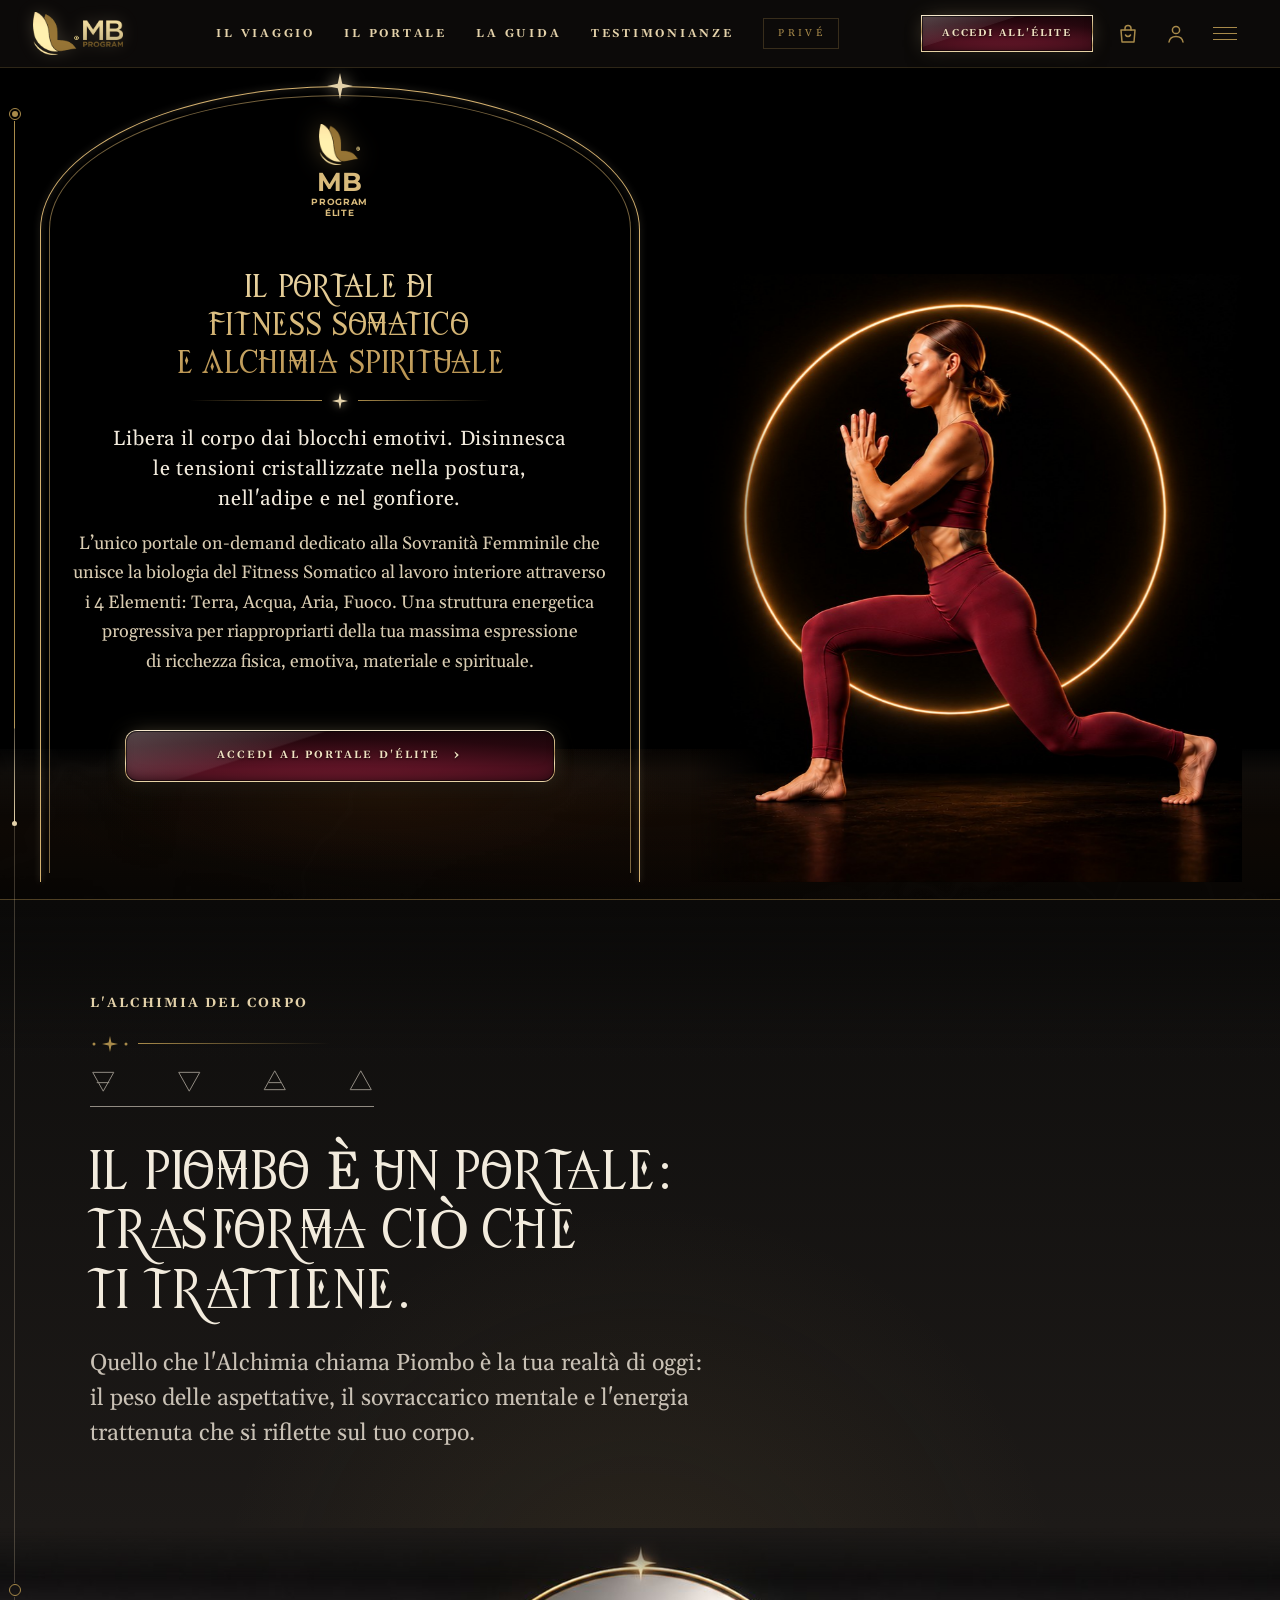
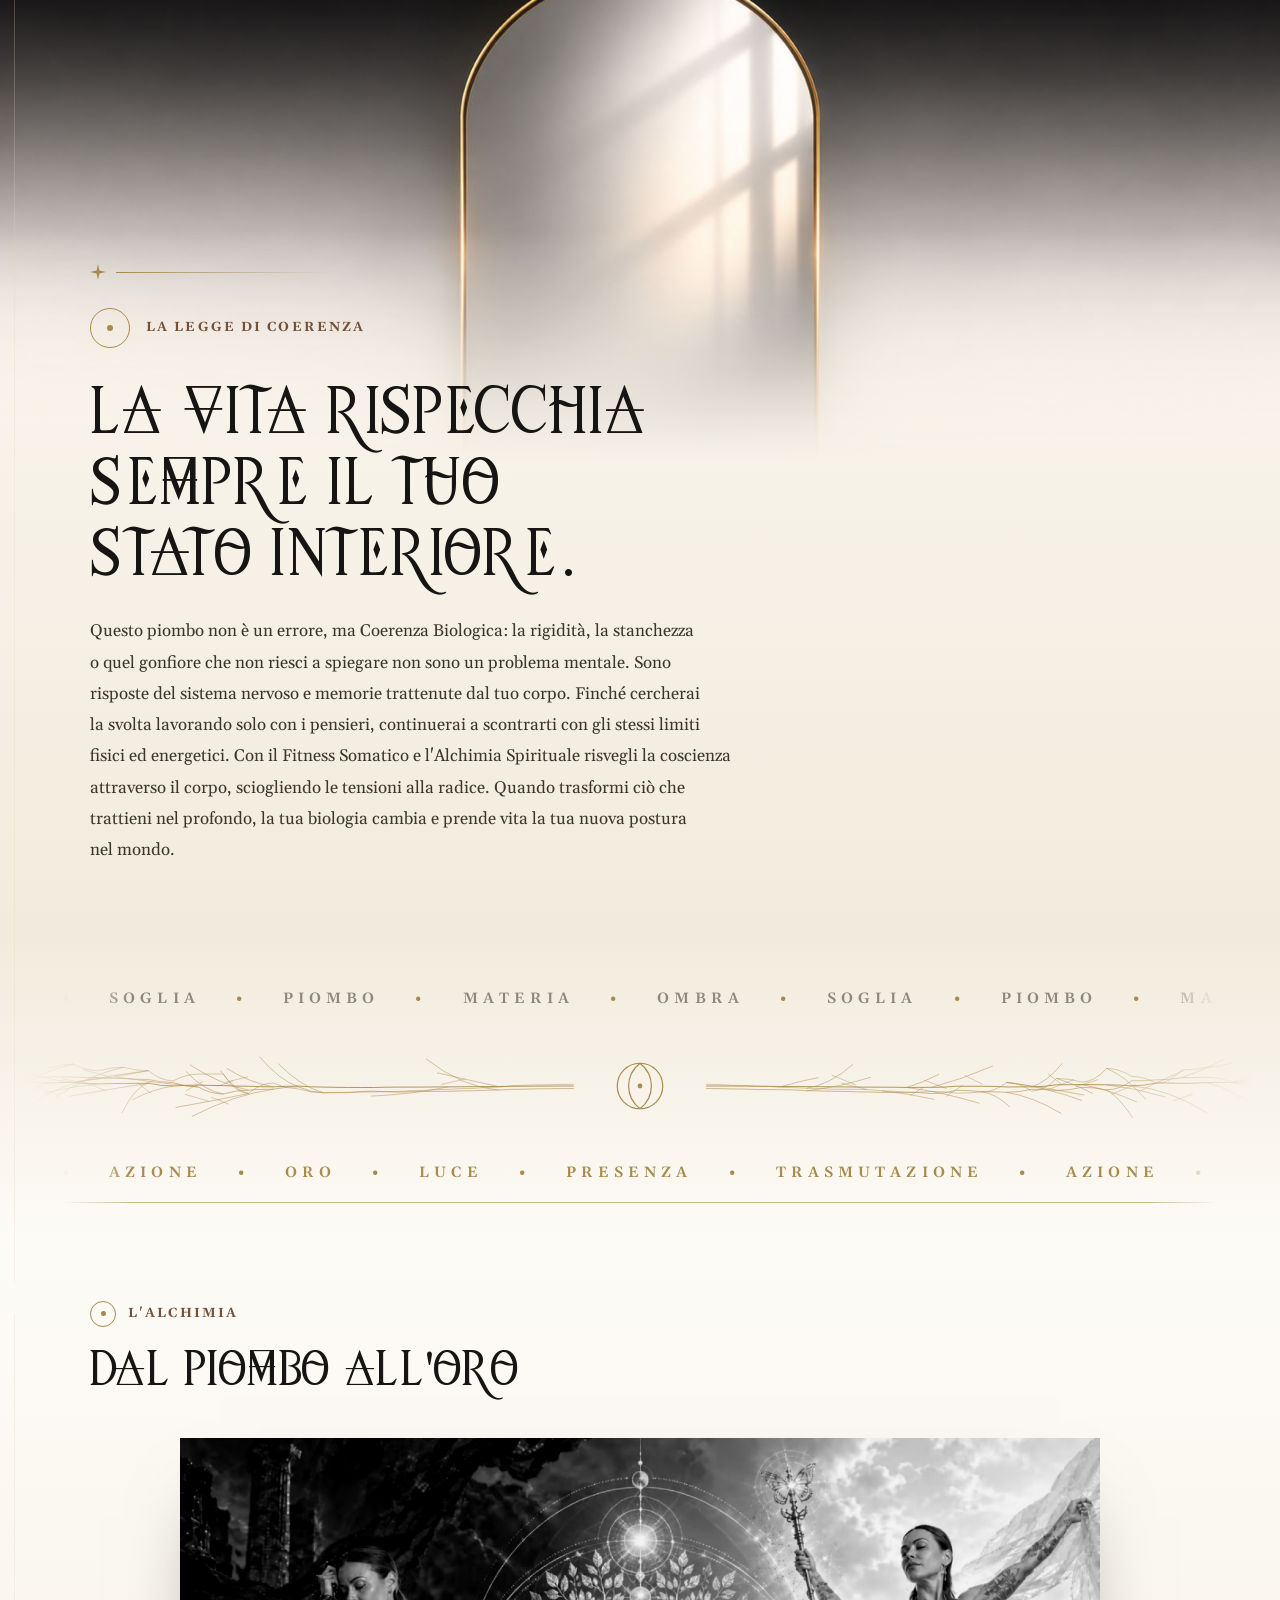
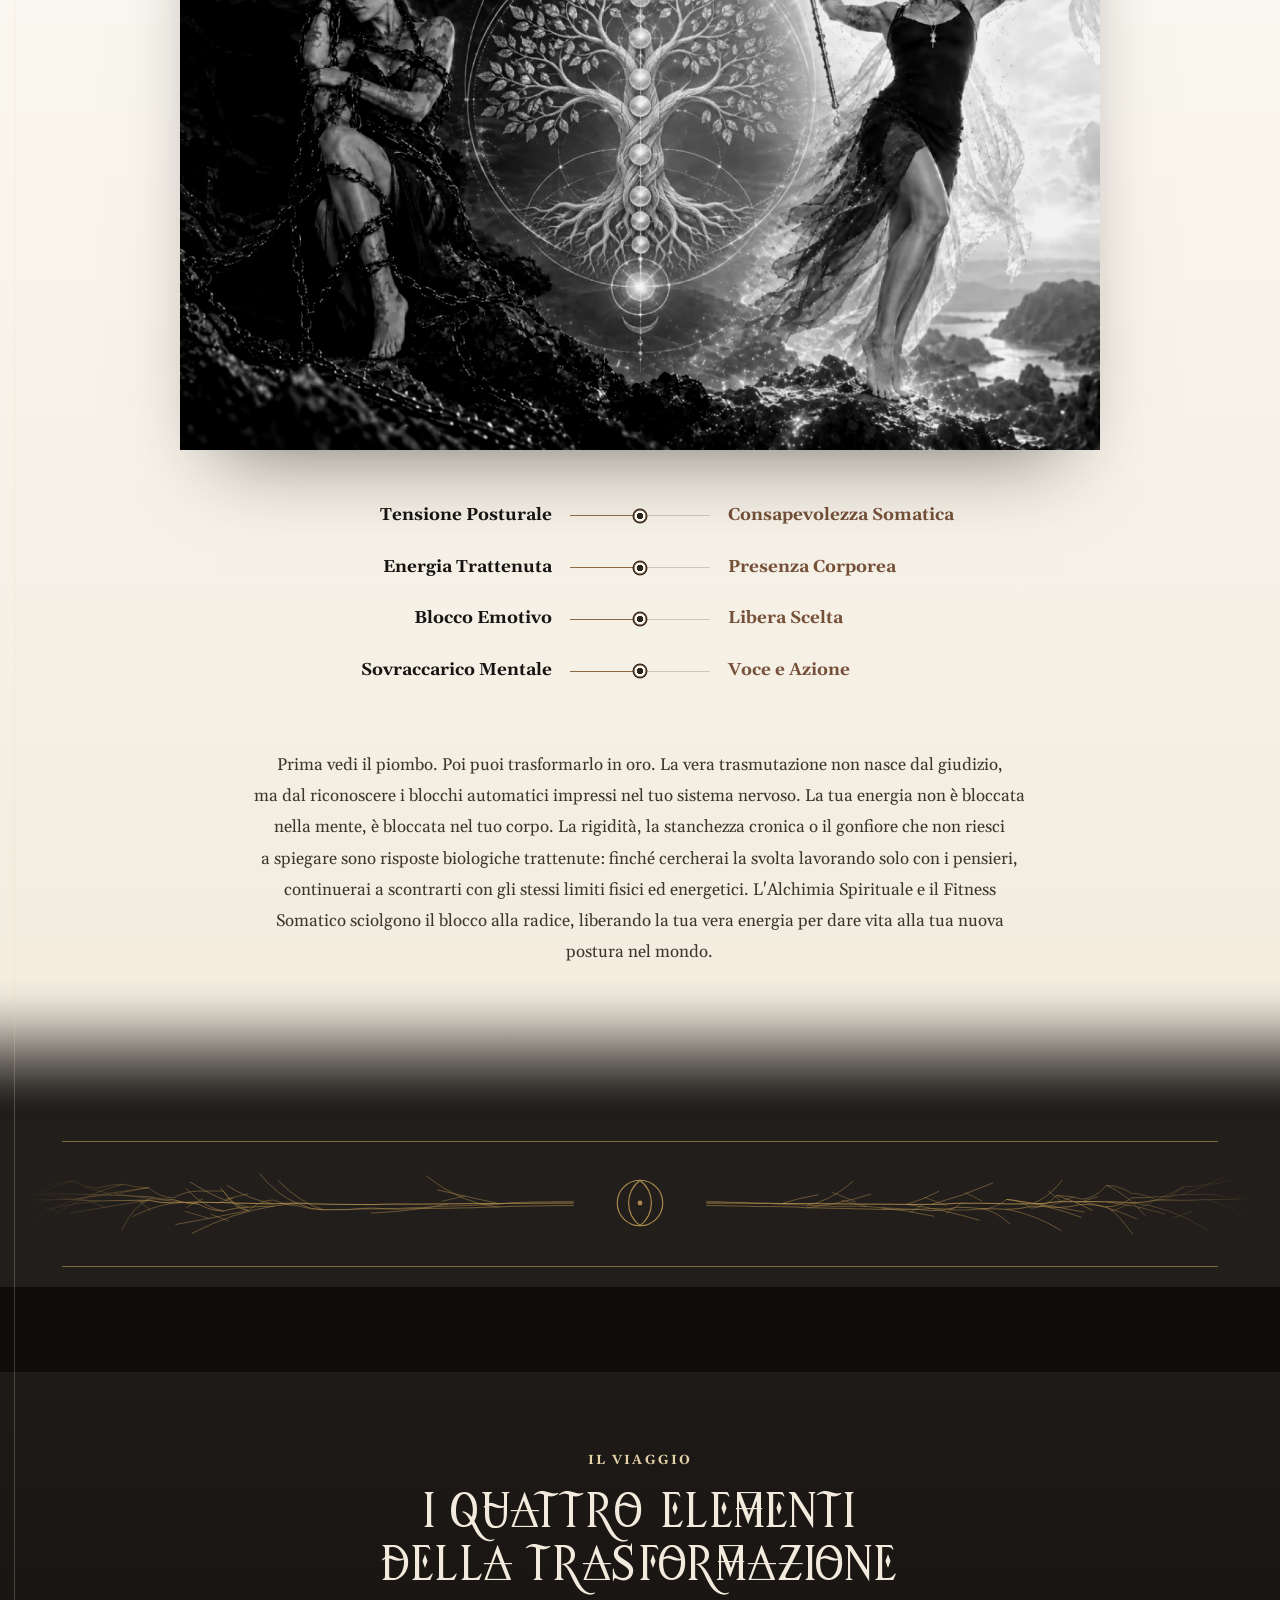
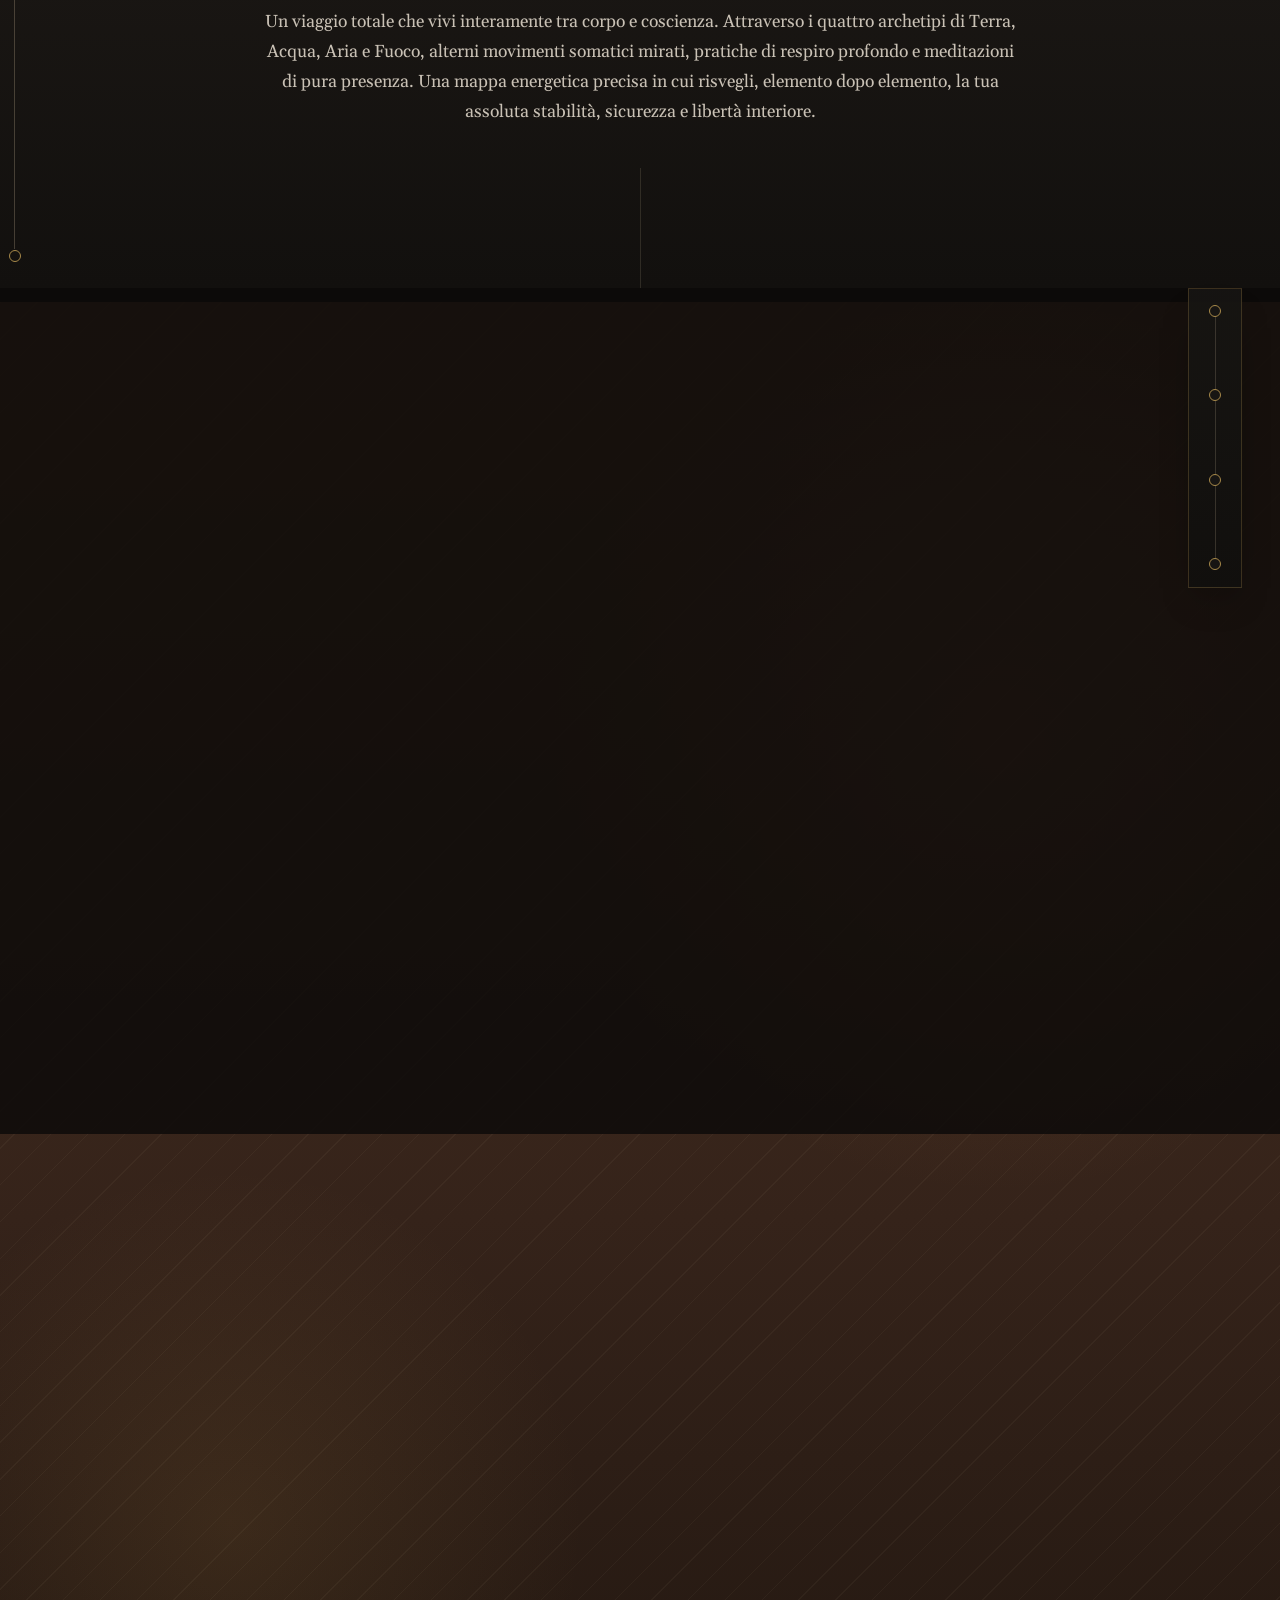
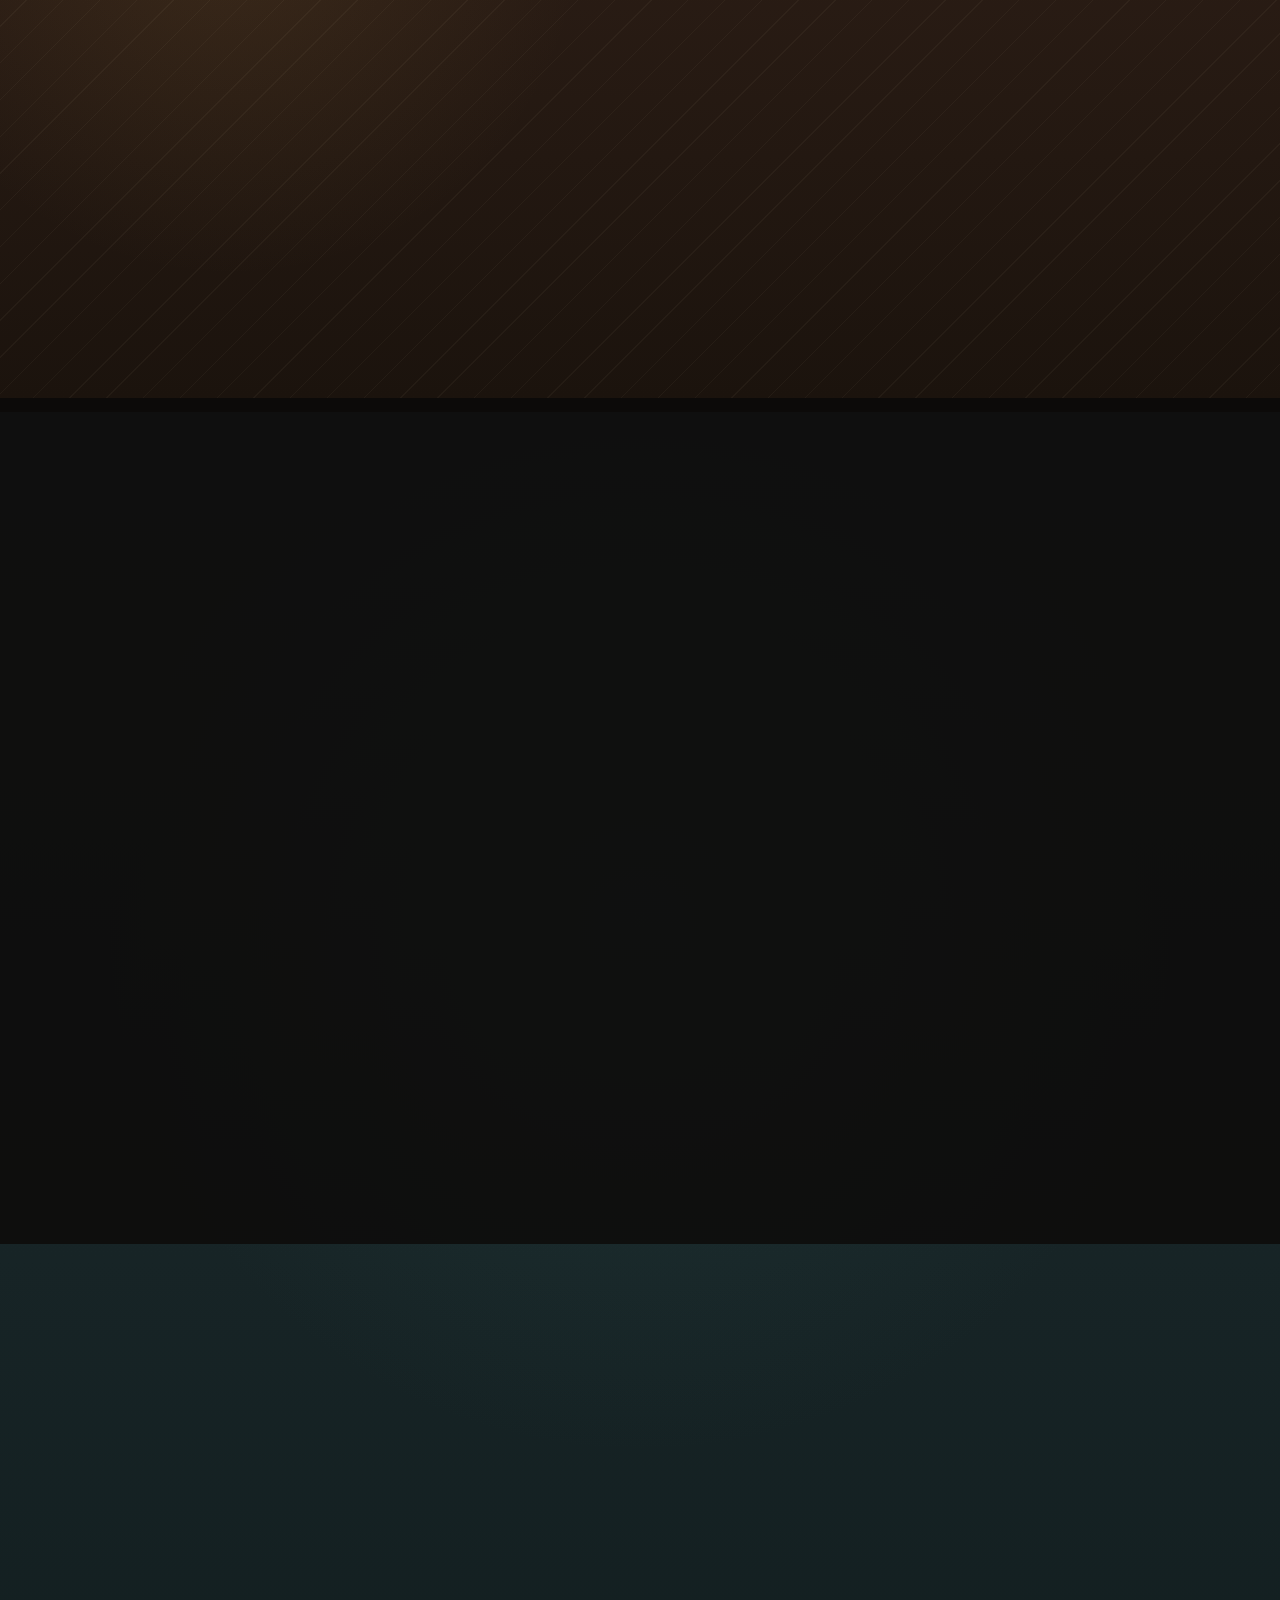
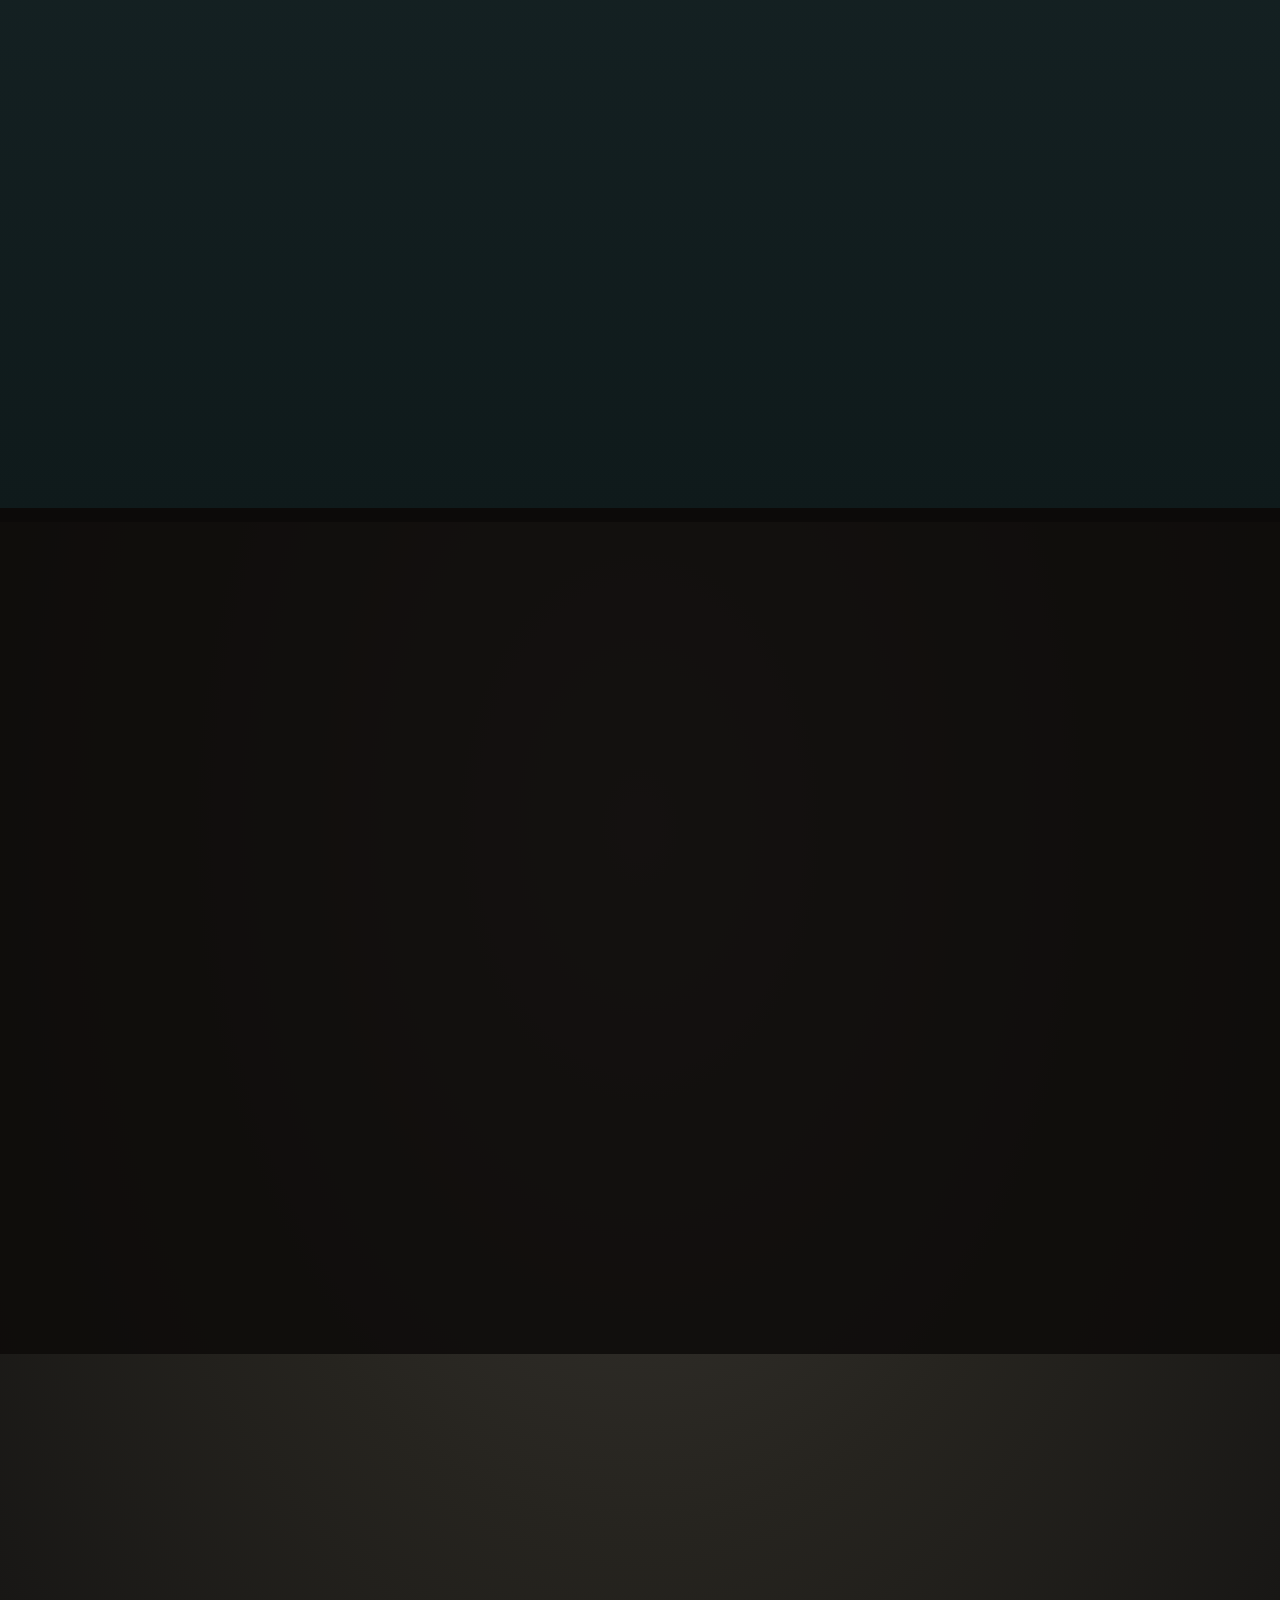
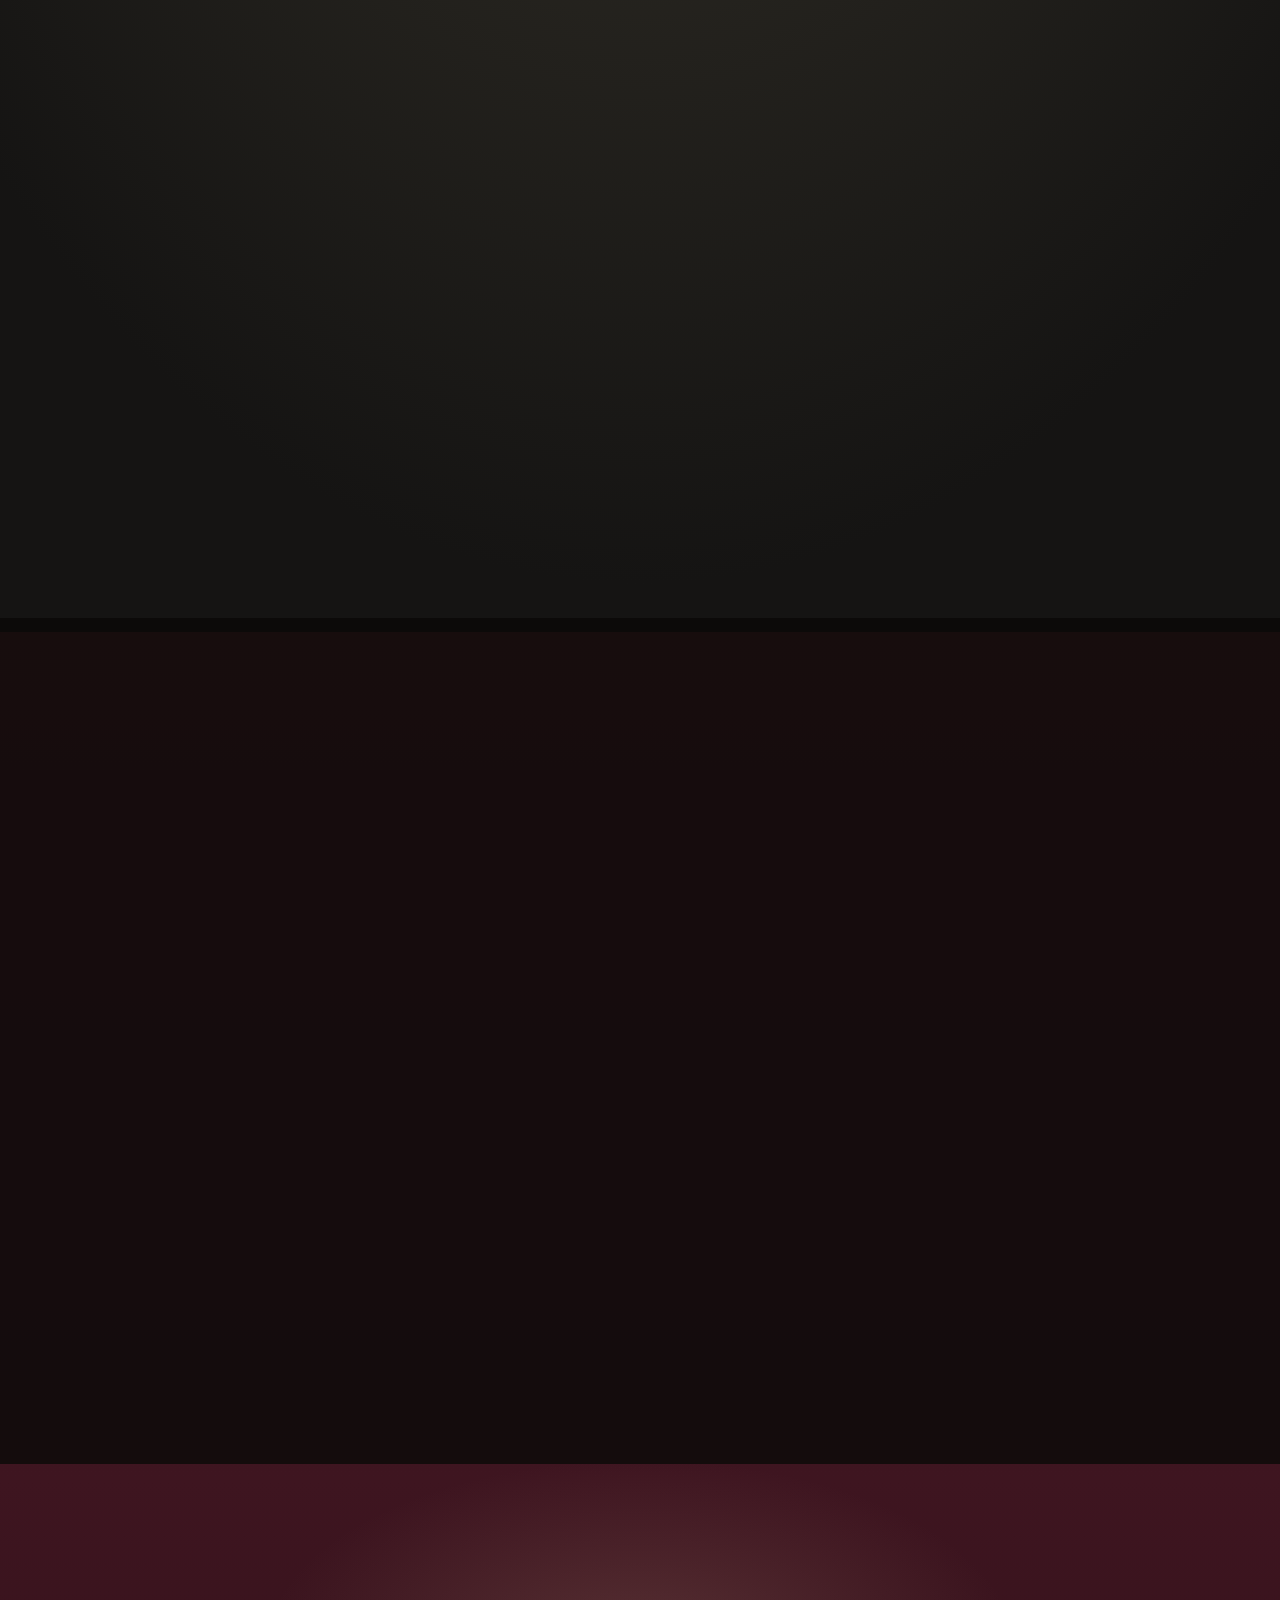
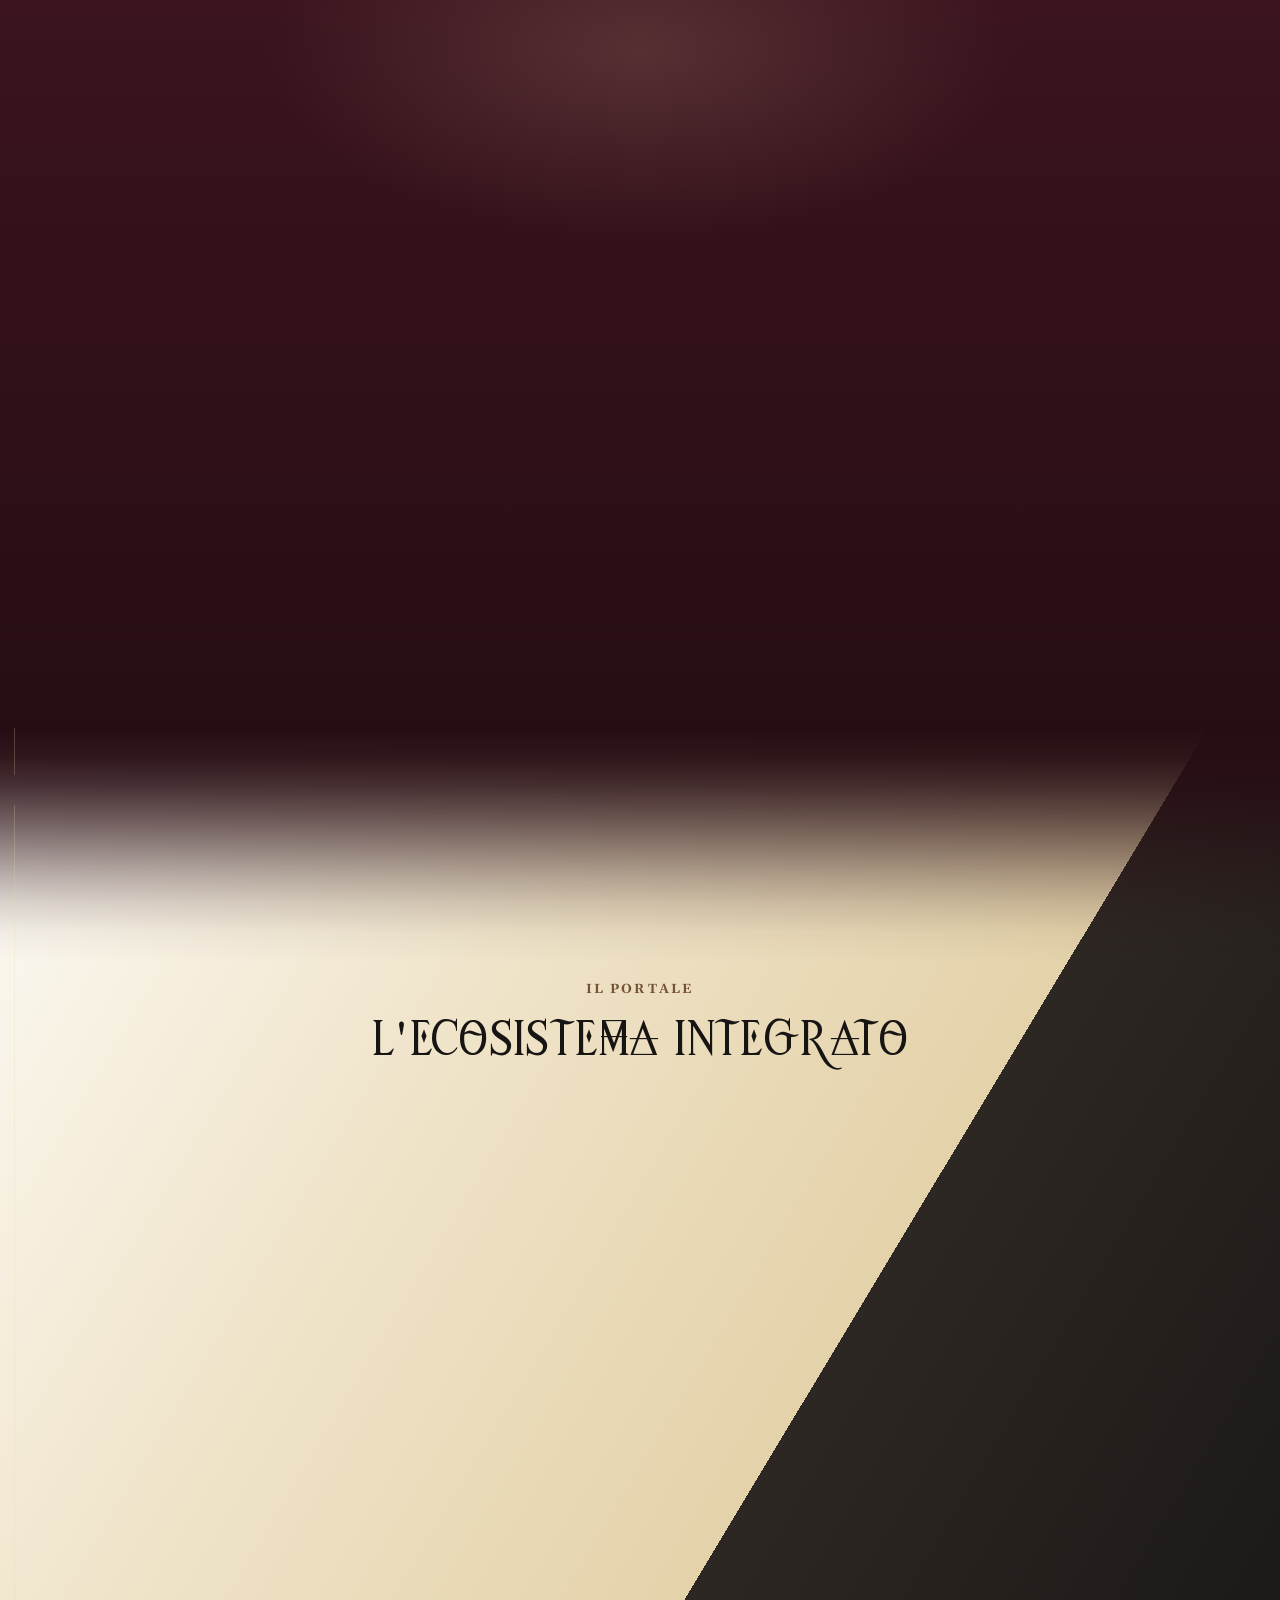
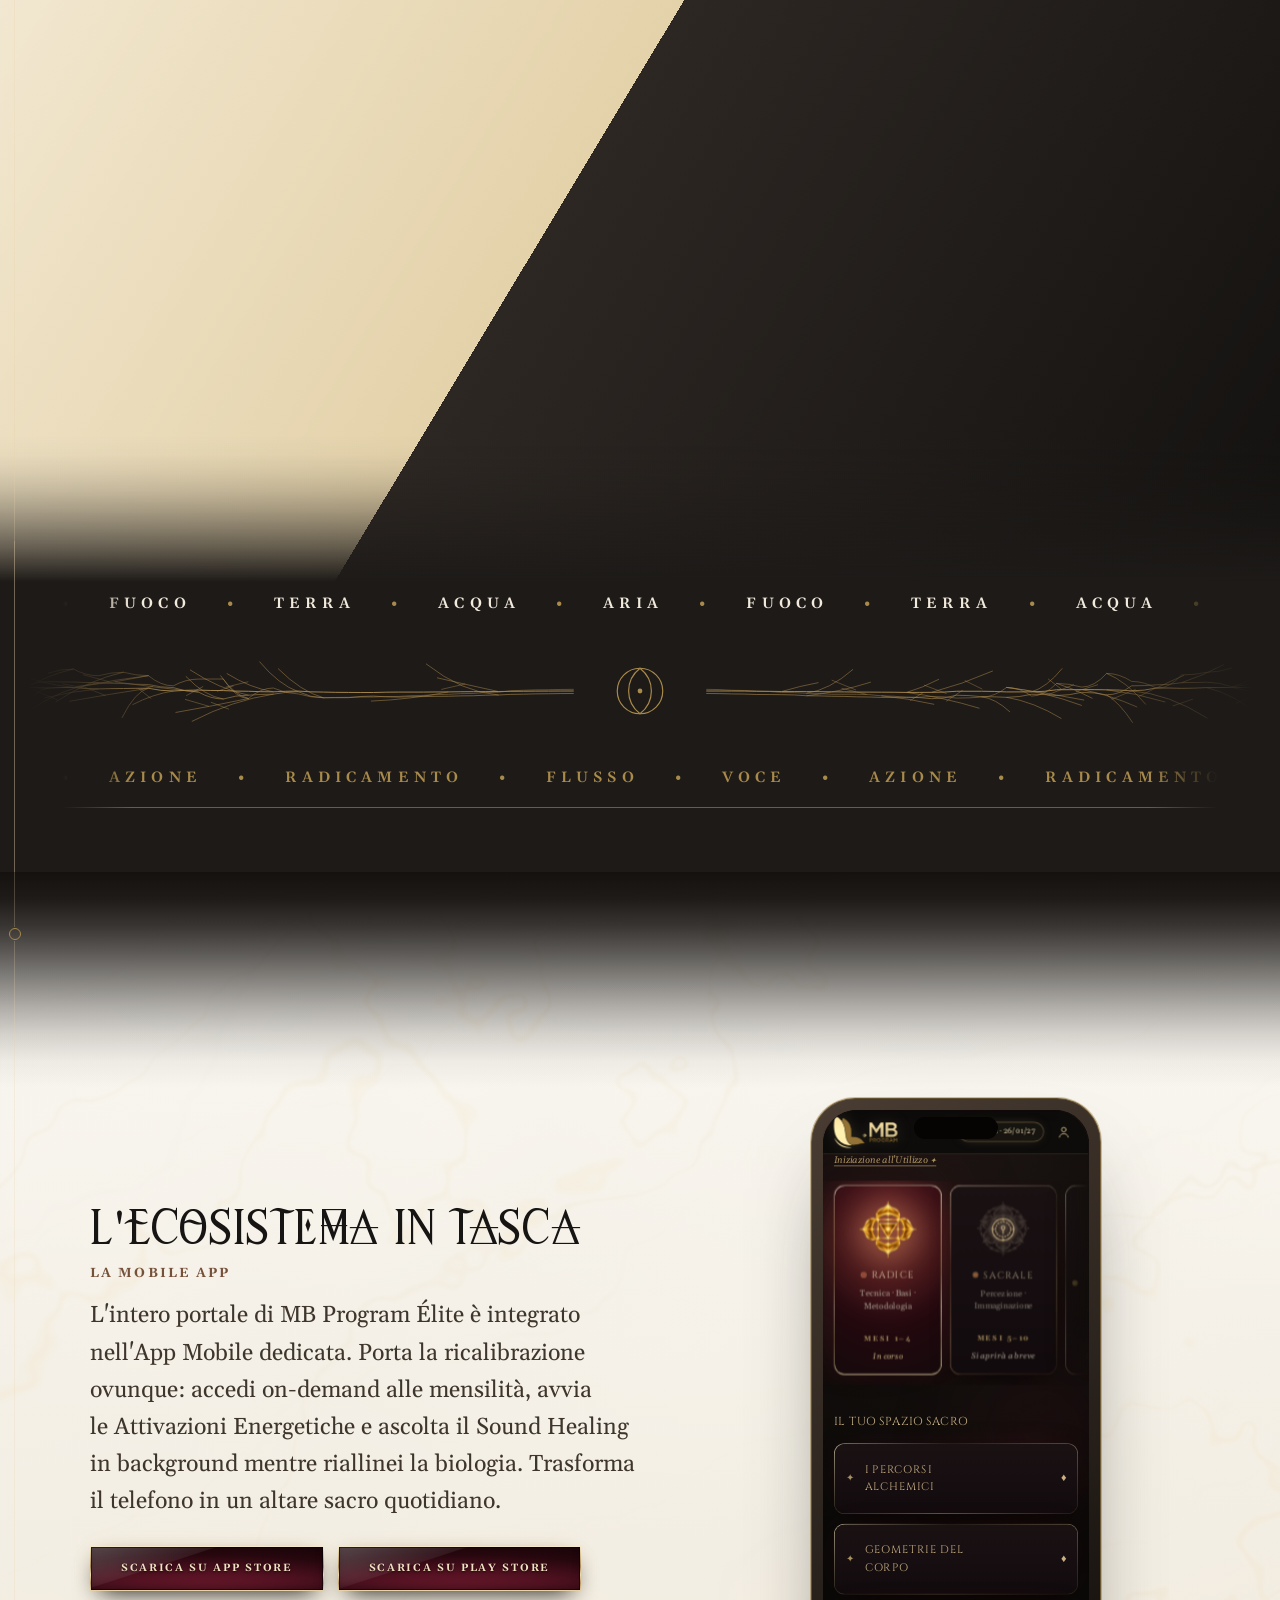
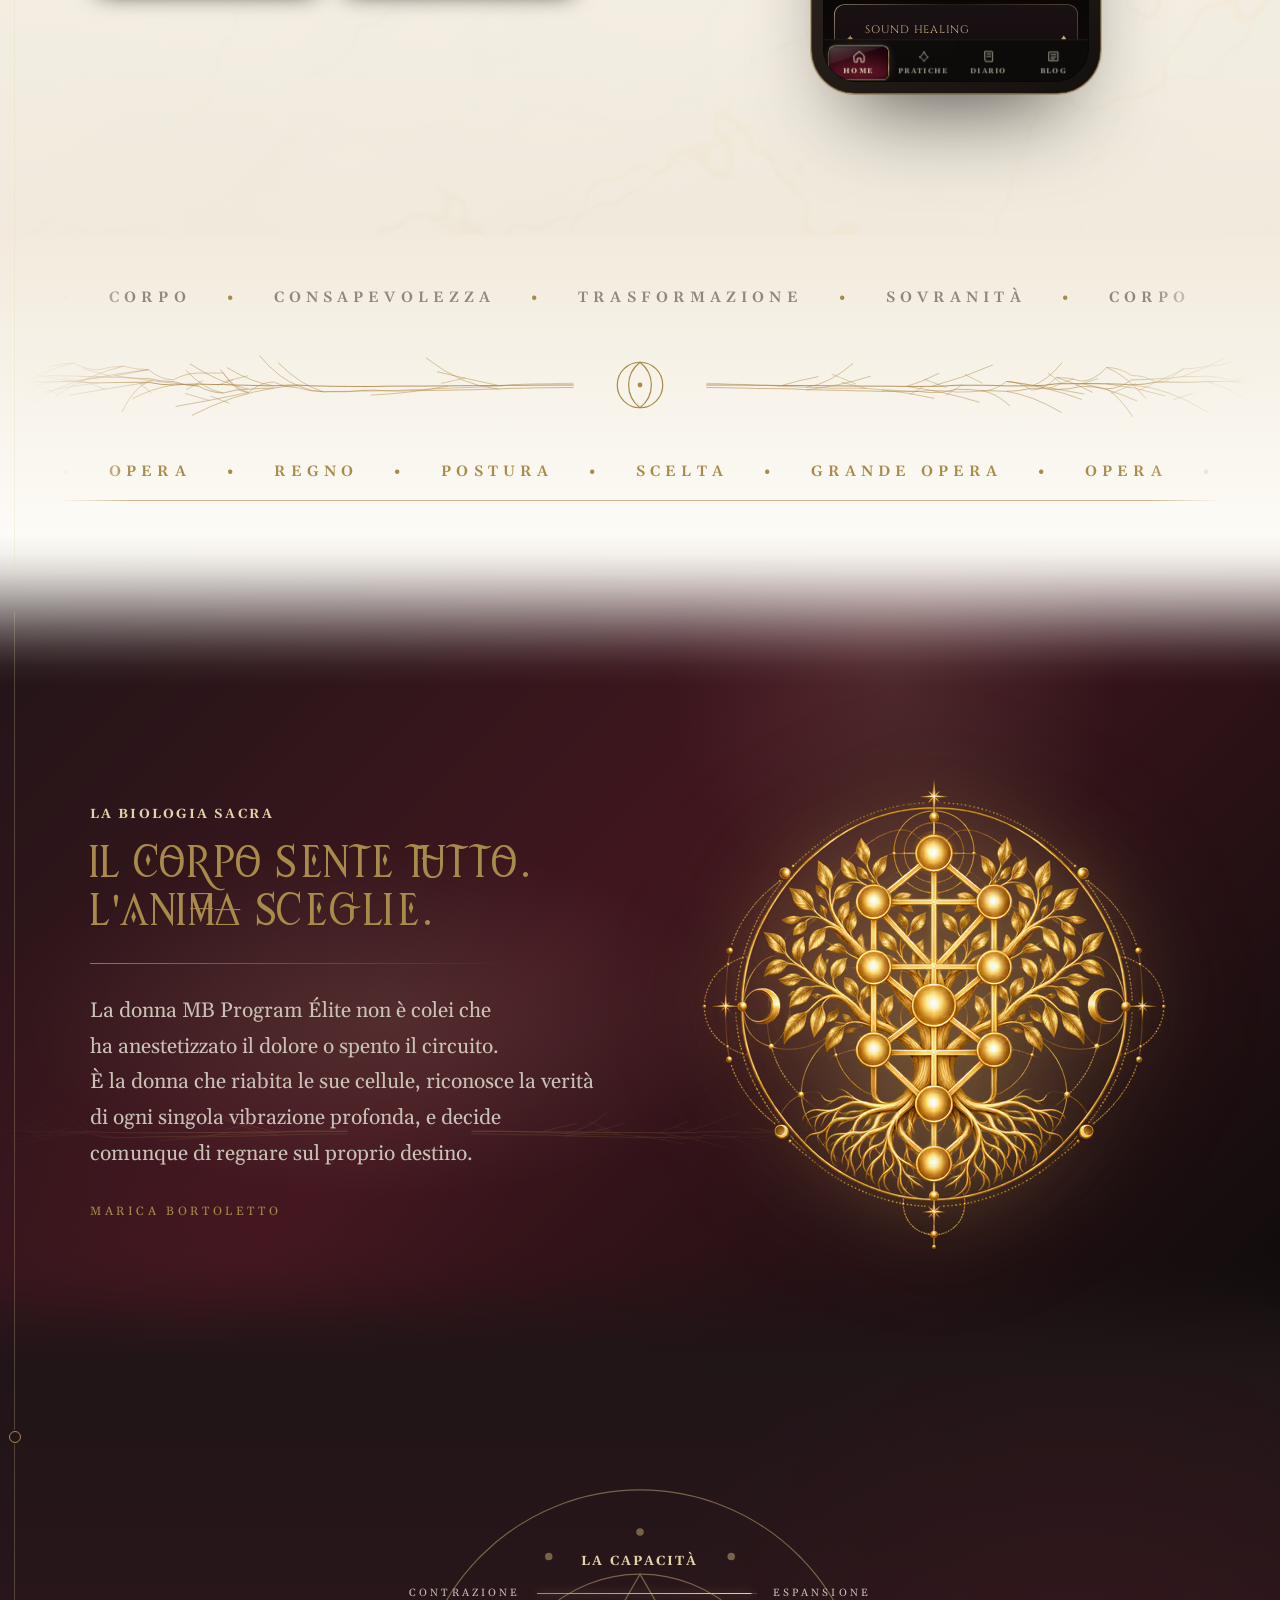
==== commit 77ba520a: "Match the reference's top and bottom in the Il Portale background The 121deg edge now keeps the head" ====
--- a/index.html
+++ b/index.html
@@ -15,7 +15,7 @@
 <link rel="stylesheet" href="css/restyle.css?v=a8dec0ca">
 <link rel="stylesheet" href="css/alchimia.css?v=a5fa6e11">
 <link rel="stylesheet" href="css/ottobre.css?v=f985fadc">
-<link rel="stylesheet" href="css/novembre.css?v=17336788">
+<link rel="stylesheet" href="css/novembre.css?v=d3091aab">
 </head>
 <body>
 <a class="skip" href="#contenuto">Vai al contenuto</a>
--- a/css/novembre.css
+++ b/css/novembre.css
@@ -124,9 +124,10 @@
    in basso la stessa sfumatura morbida verso il buio, in alto resta l'ingresso dalla sezione precedente */
 .ecosistema{background:
   var(--join-in),
-  linear-gradient(0deg,rgb(29 26 24/.36) 0,rgb(29 26 24/.294) 18.75px,rgb(29 26 24/.227) 37.5px,rgb(29 26 24/.17) 56.25px,rgb(29 26 24/.114) 75px,rgb(29 26 24/.067) 93.75px,rgb(29 26 24/.03) 112.5px,rgb(29 26 24/.008) 131.25px,rgb(29 26 24/0) 150px),
-  linear-gradient(0deg,rgb(29 26 24) 0,rgb(29 26 24/.81) 18.75px,rgb(29 26 24/.63) 37.5px,rgb(29 26 24/.463) 56.25px,rgb(29 26 24/.314) 75px,rgb(29 26 24/.184) 93.75px,rgb(29 26 24/.086) 112.5px,rgb(29 26 24/.024) 131.25px,rgb(29 26 24/0) 150px),
-  linear-gradient(120deg,#fdfbf6 0,#efe3c8 22%,#e4d2aa 41%,#2d2723 41%,#0e0d0c 100%)!important}
+  /* sotto le card il crema si scioglie nel buio in ~150px (come nel sito di riferimento), i nastri restano sul nero */
+  linear-gradient(0deg,rgb(29 26 24) 0,rgb(29 26 24) 290px,rgb(29 26 24/.81) 308px,rgb(29 26 24/.63) 326px,rgb(29 26 24/.463) 345px,rgb(29 26 24/.314) 363px,rgb(29 26 24/.184) 381px,rgb(29 26 24/.086) 400px,rgb(29 26 24/.024) 418px,rgb(29 26 24/0) 436px),
+  /* diagonale a 121° (quasi quella del riferimento): sopra il titolo tutto crema, il buio parte accanto alle card */
+  linear-gradient(121deg,#fdfbf6 0,#efe3c8 28%,#e4d2aa 51.9%,#2d2723 51.9%,#0e0d0c 100%)!important}
 /* la diagonale passa dietro le card, dall'alto a destra fino in basso a sinistra (come nel sito di riferimento) */
 @media (max-width:700px){.ecosistema{background:var(--join-in),linear-gradient(0deg,rgb(29 26 24) 0,rgb(29 26 24/0) 150px),linear-gradient(160deg,#fdfbf6 0,#e4d2aa 82%,#2d2723 82%,#0e0d0c 100%)!important}}
 .ecosistema .portale-wall{display:none}
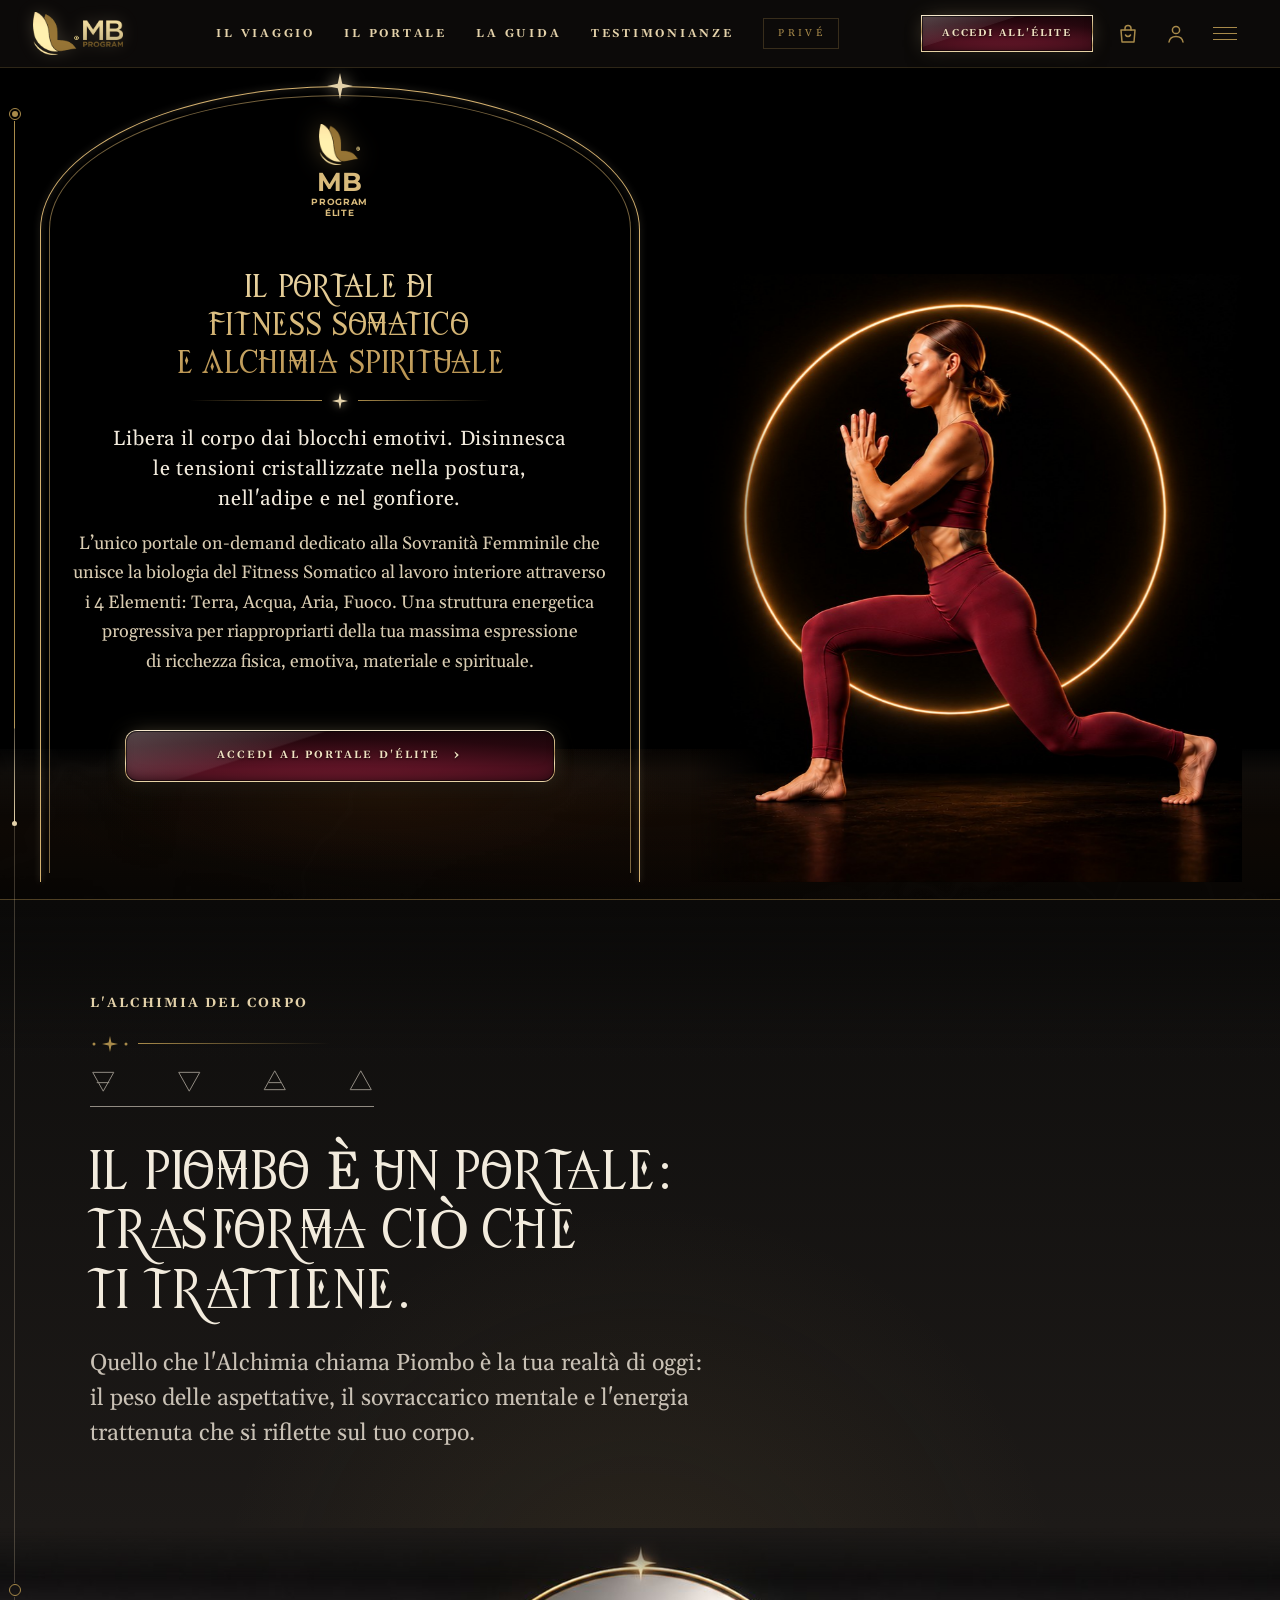
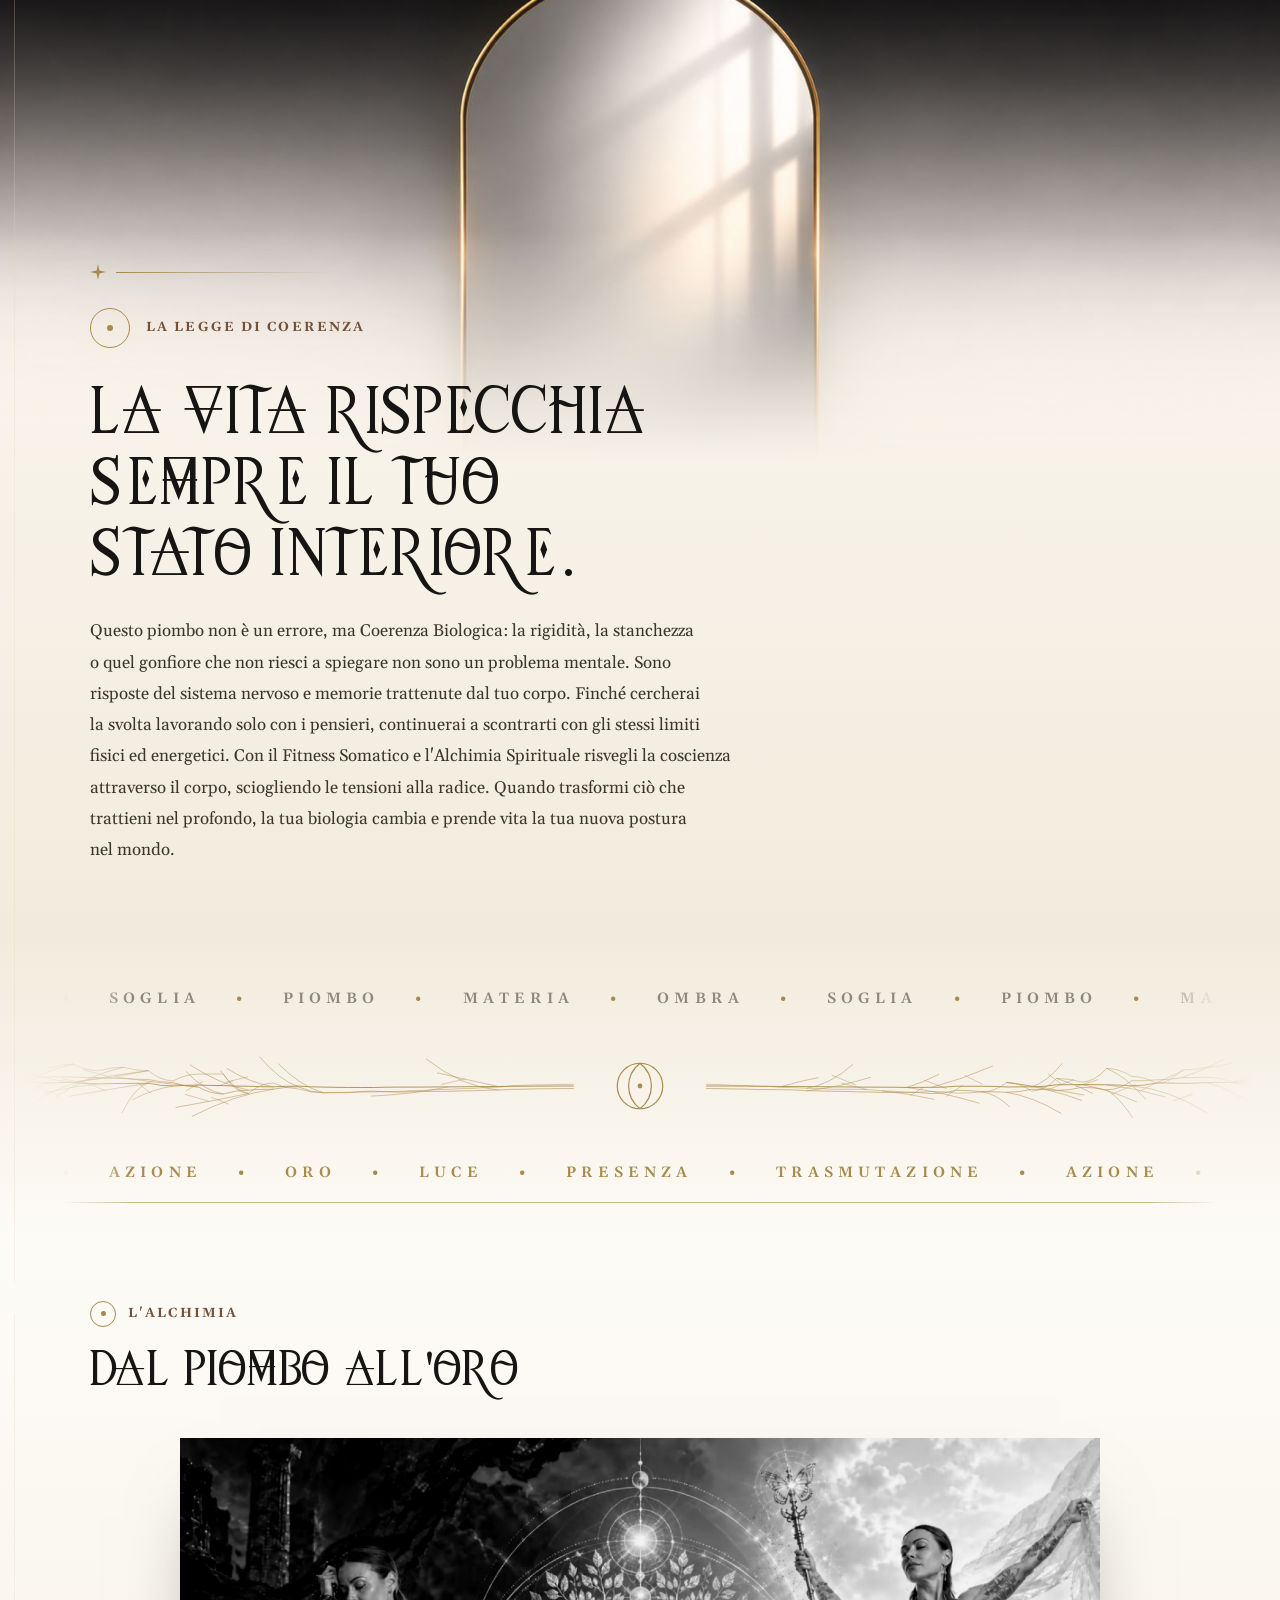
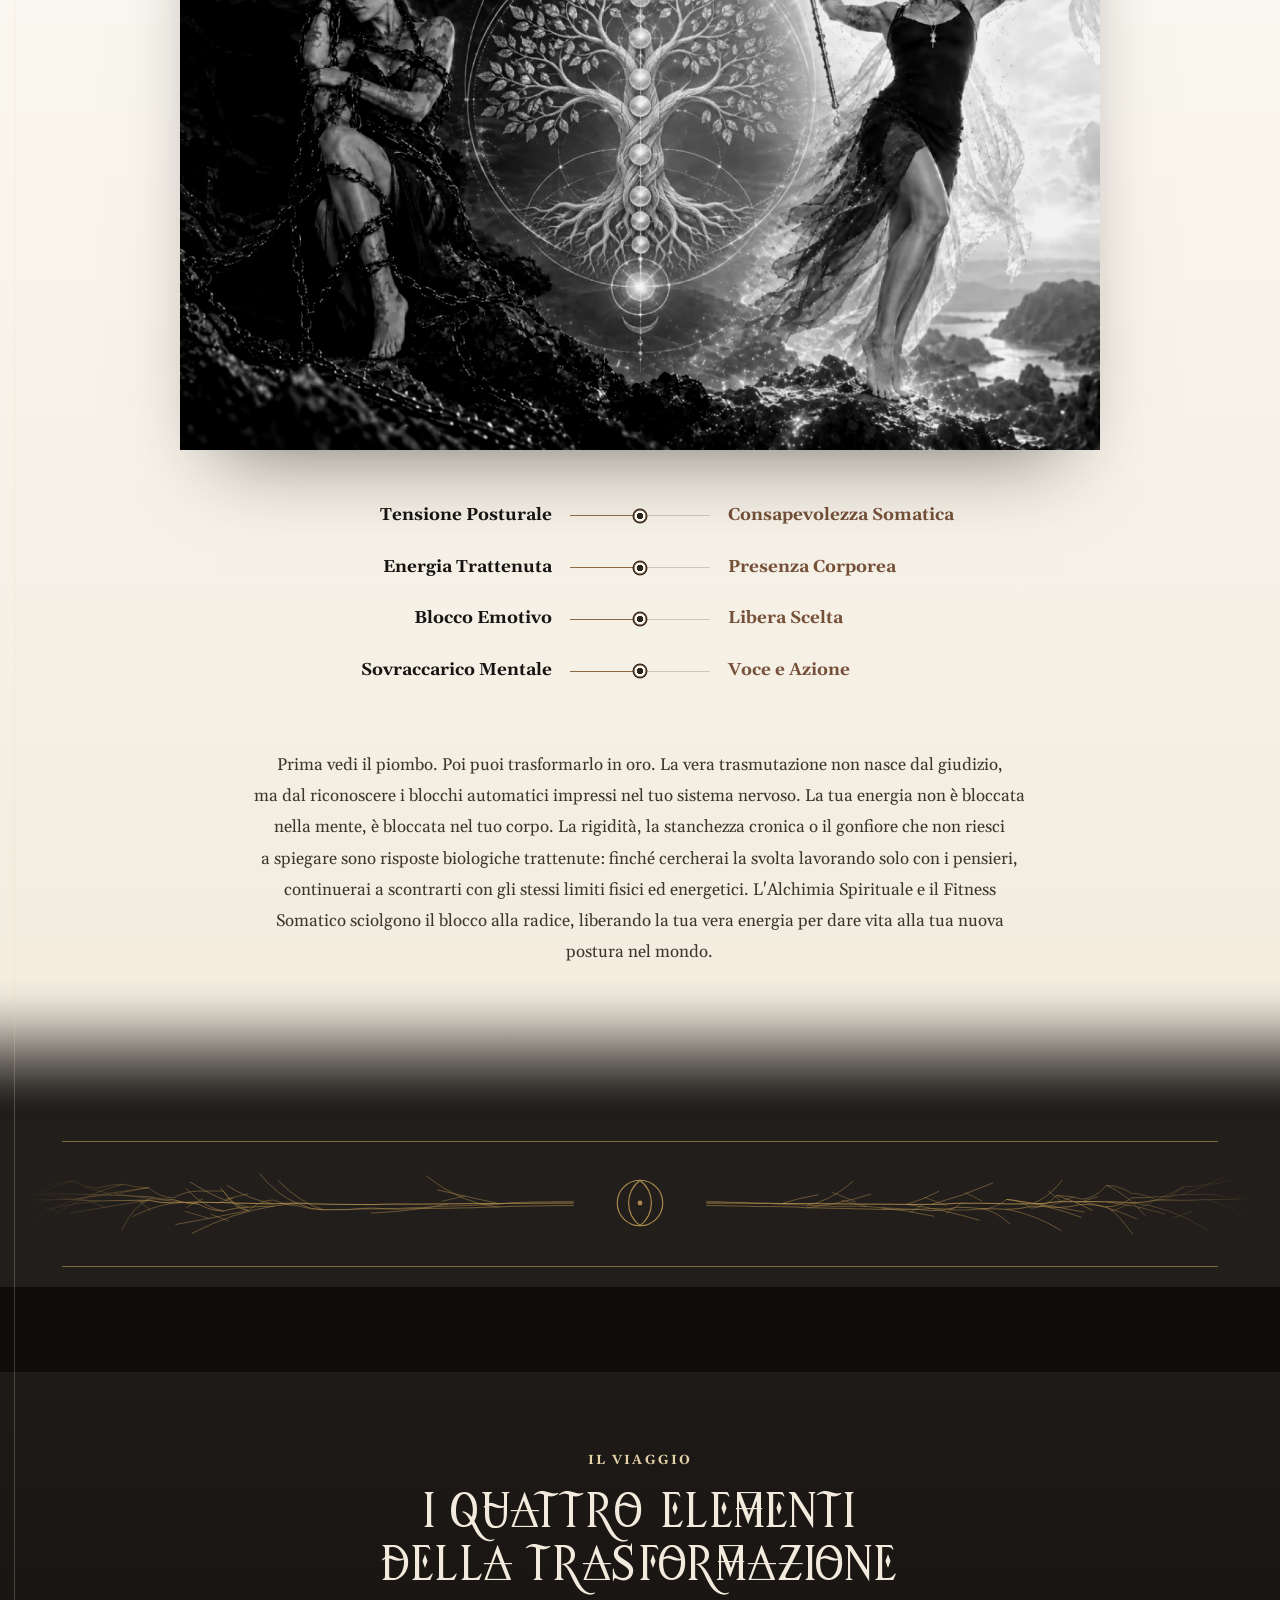
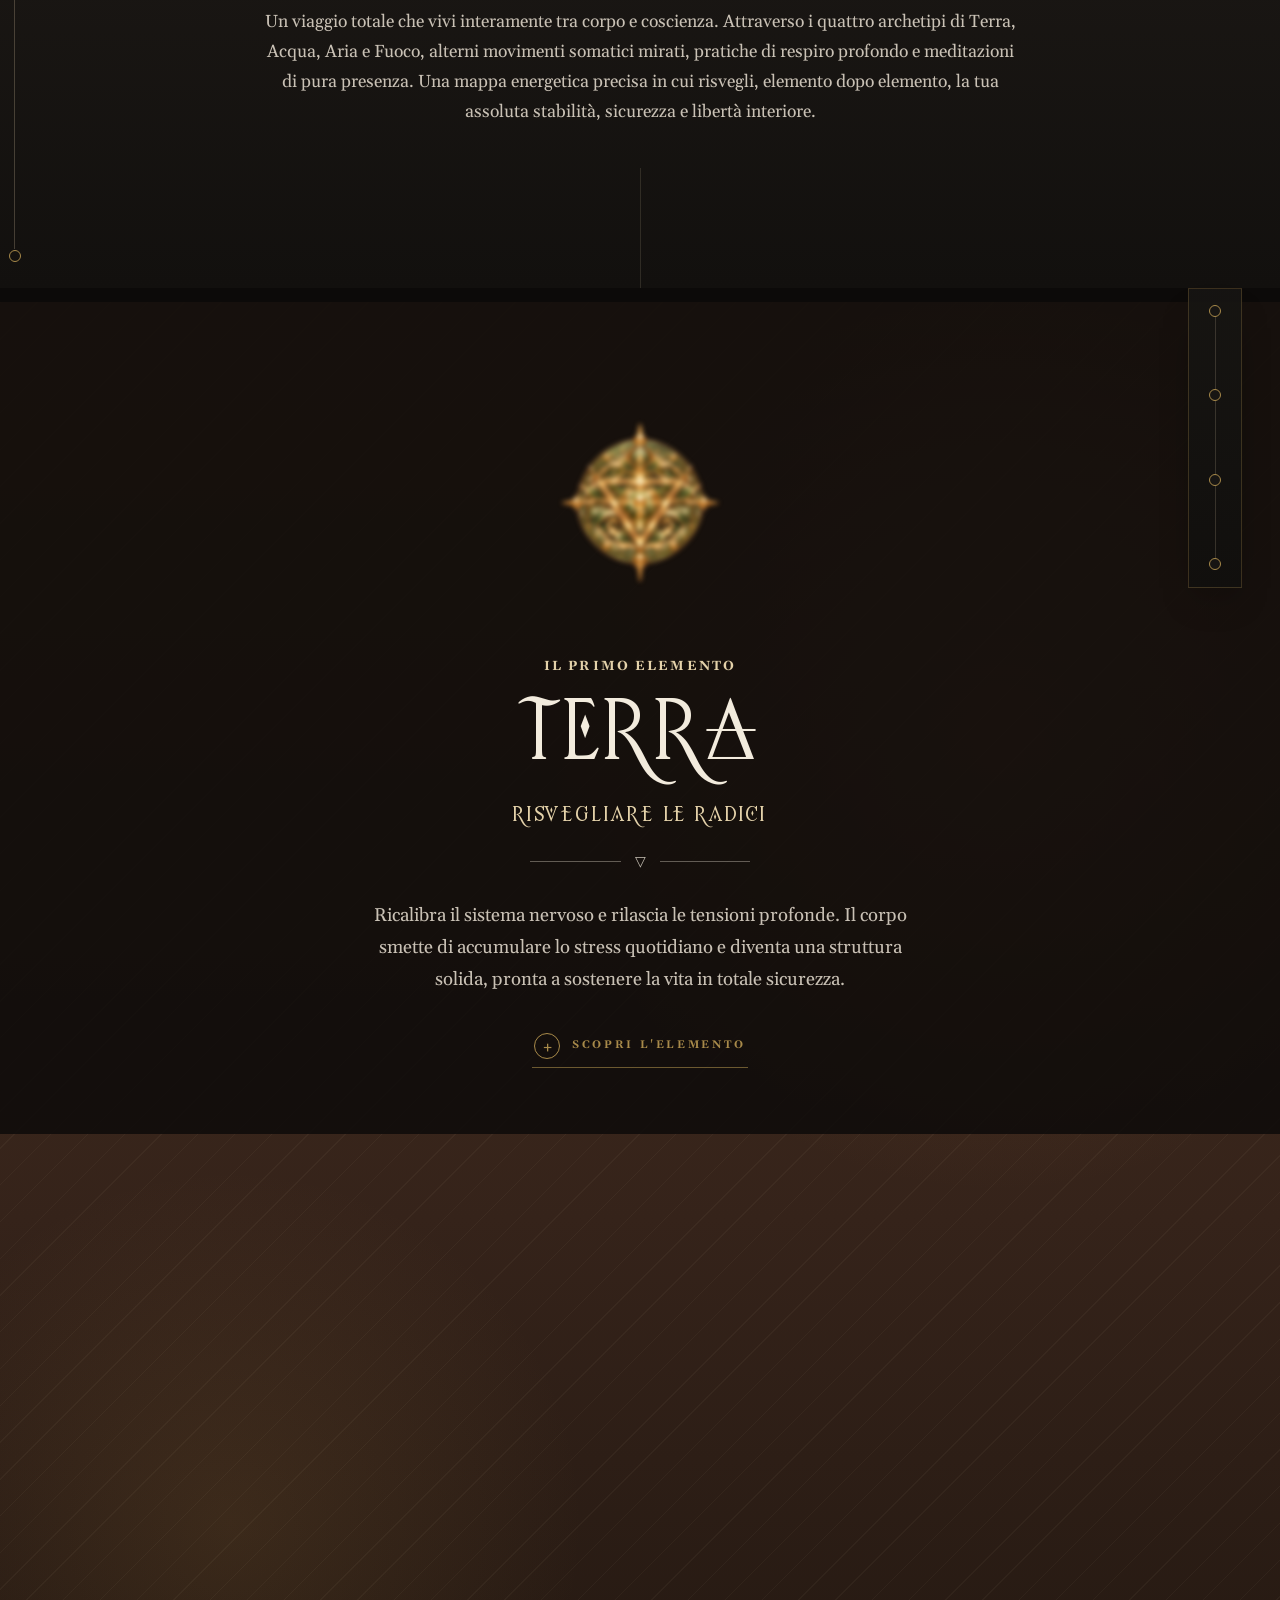
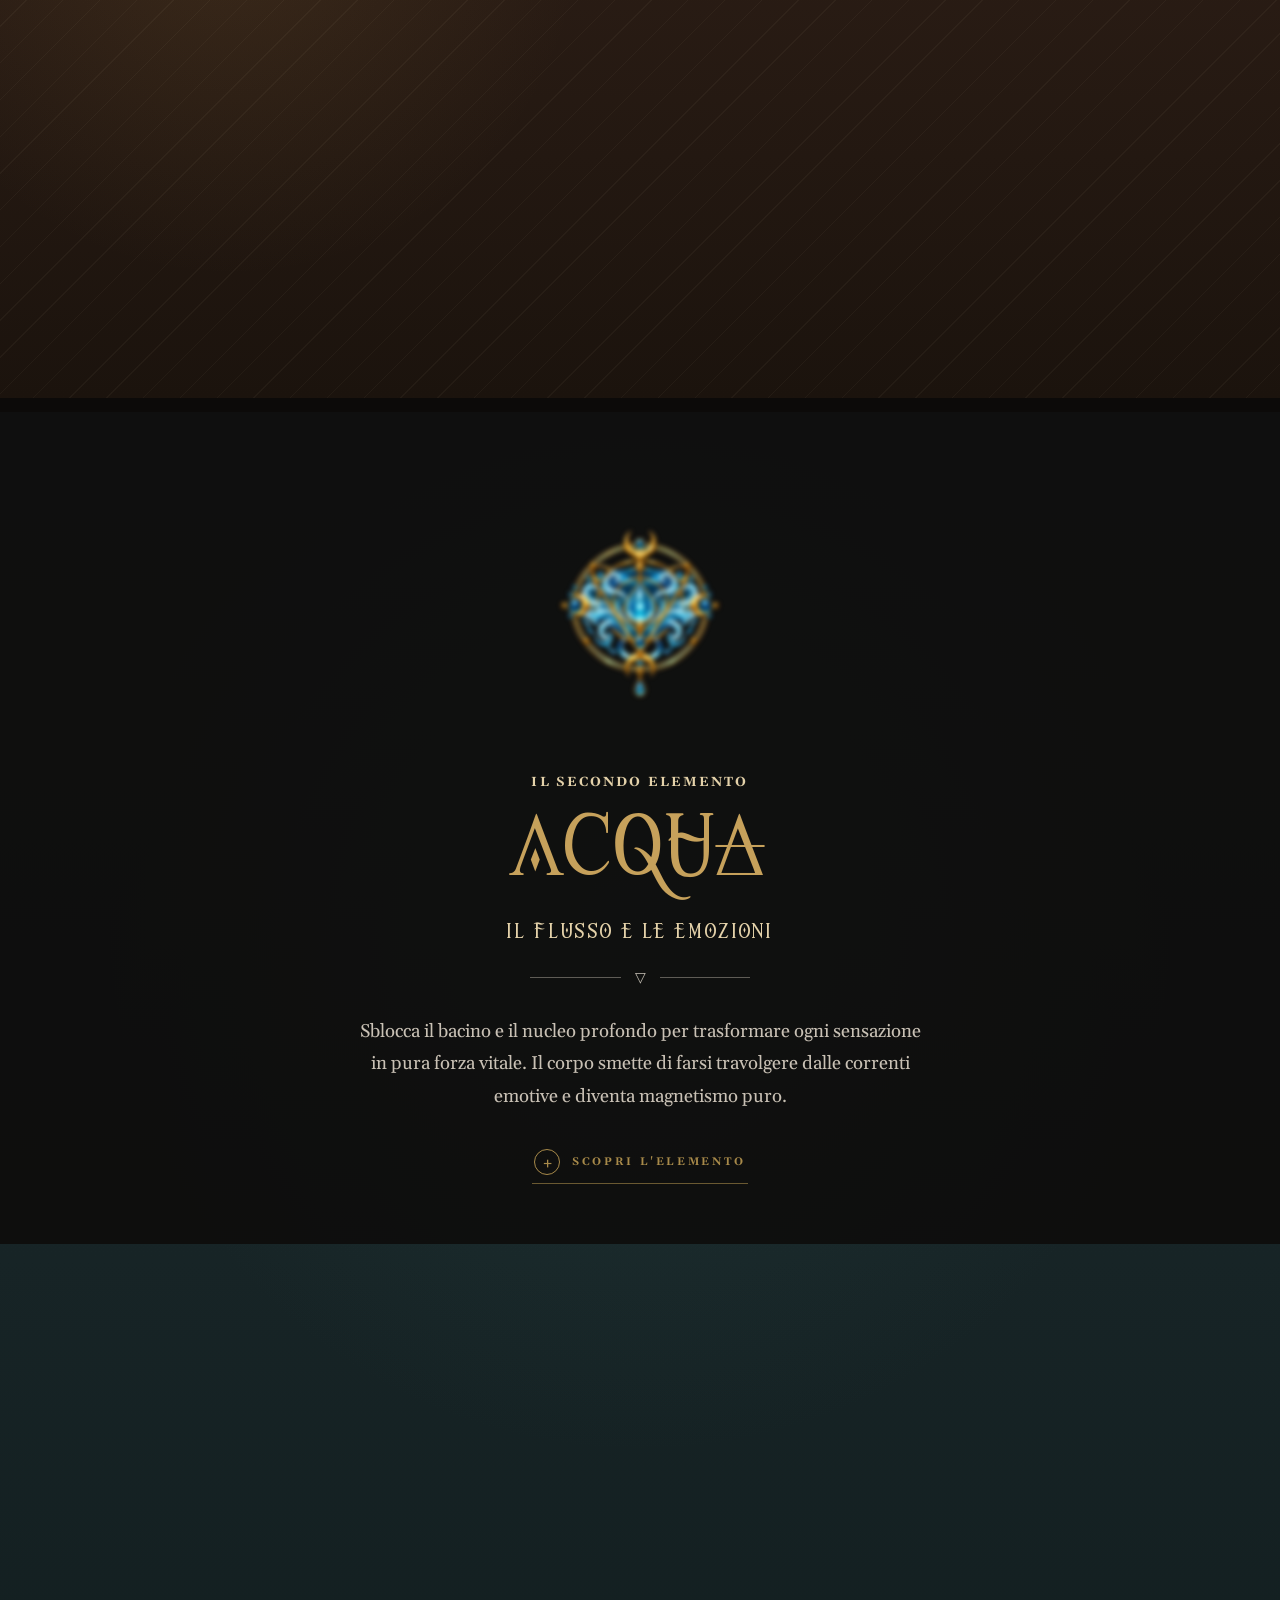
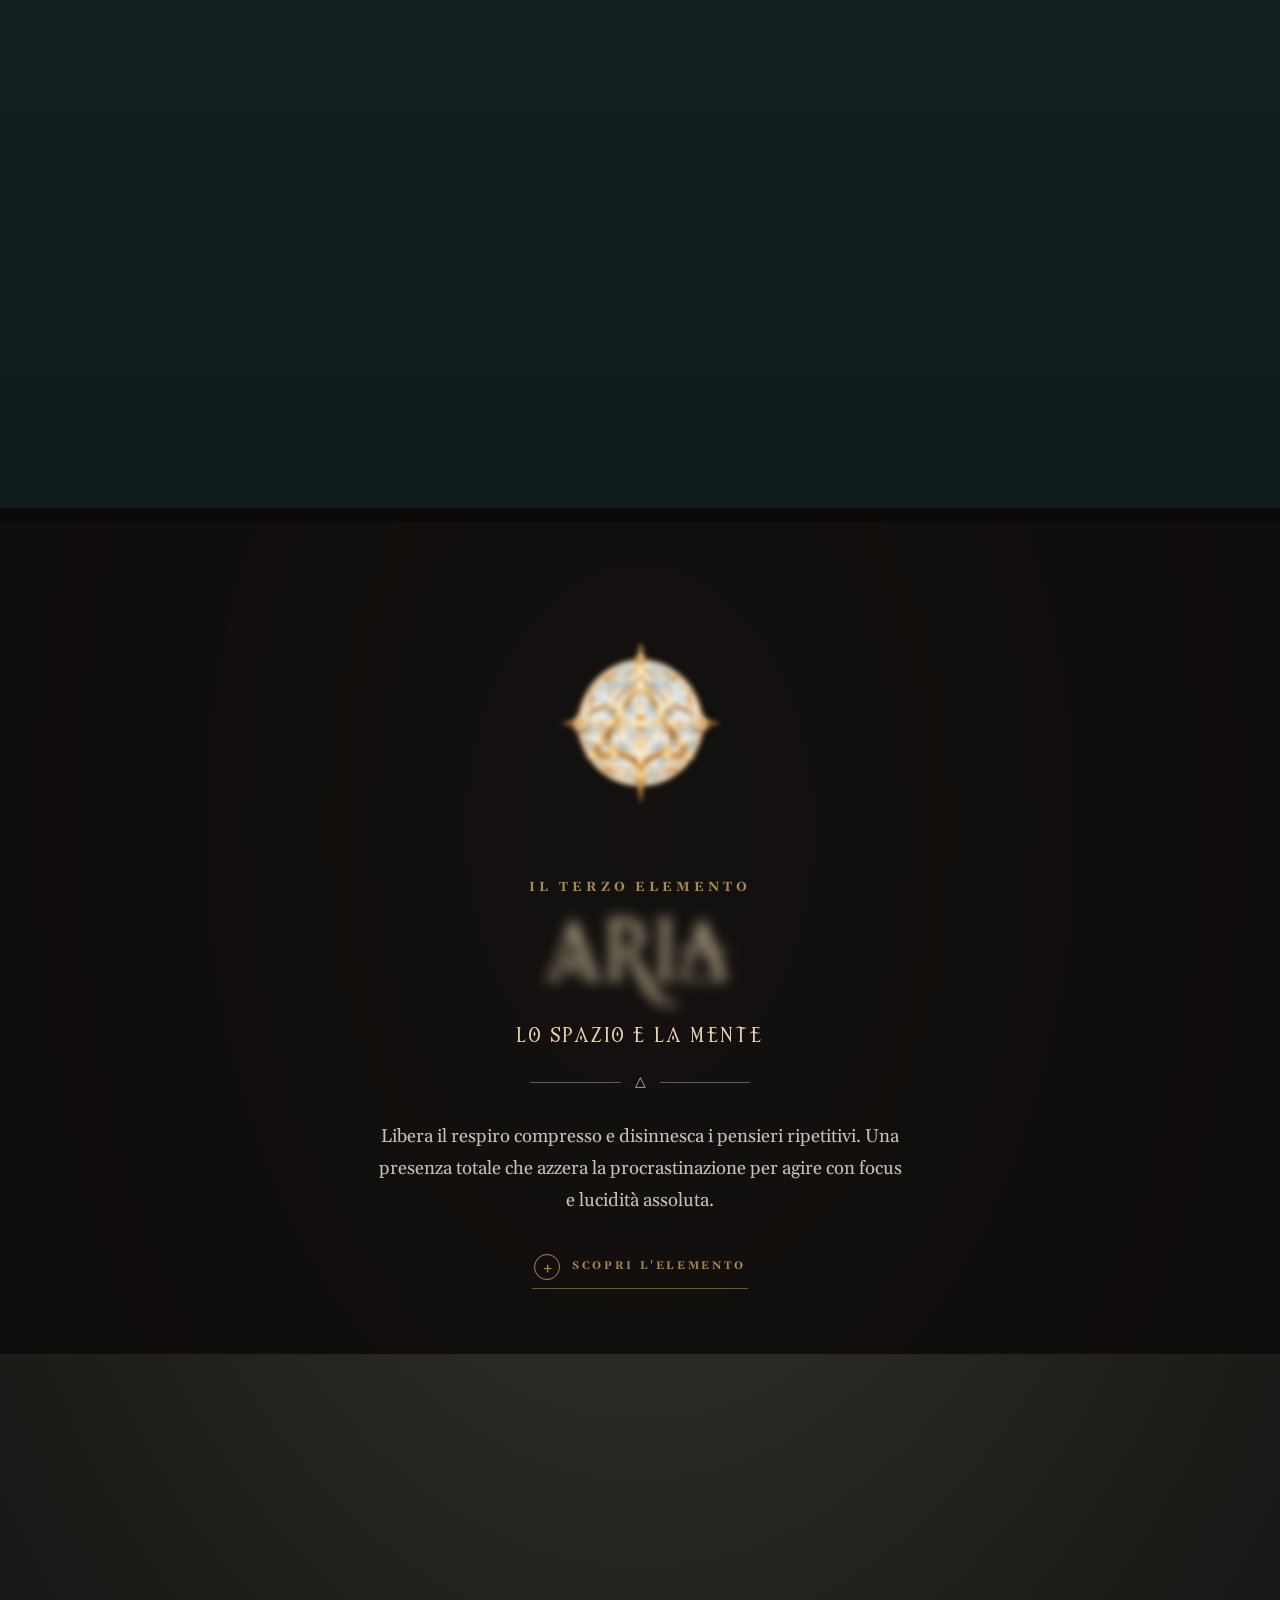
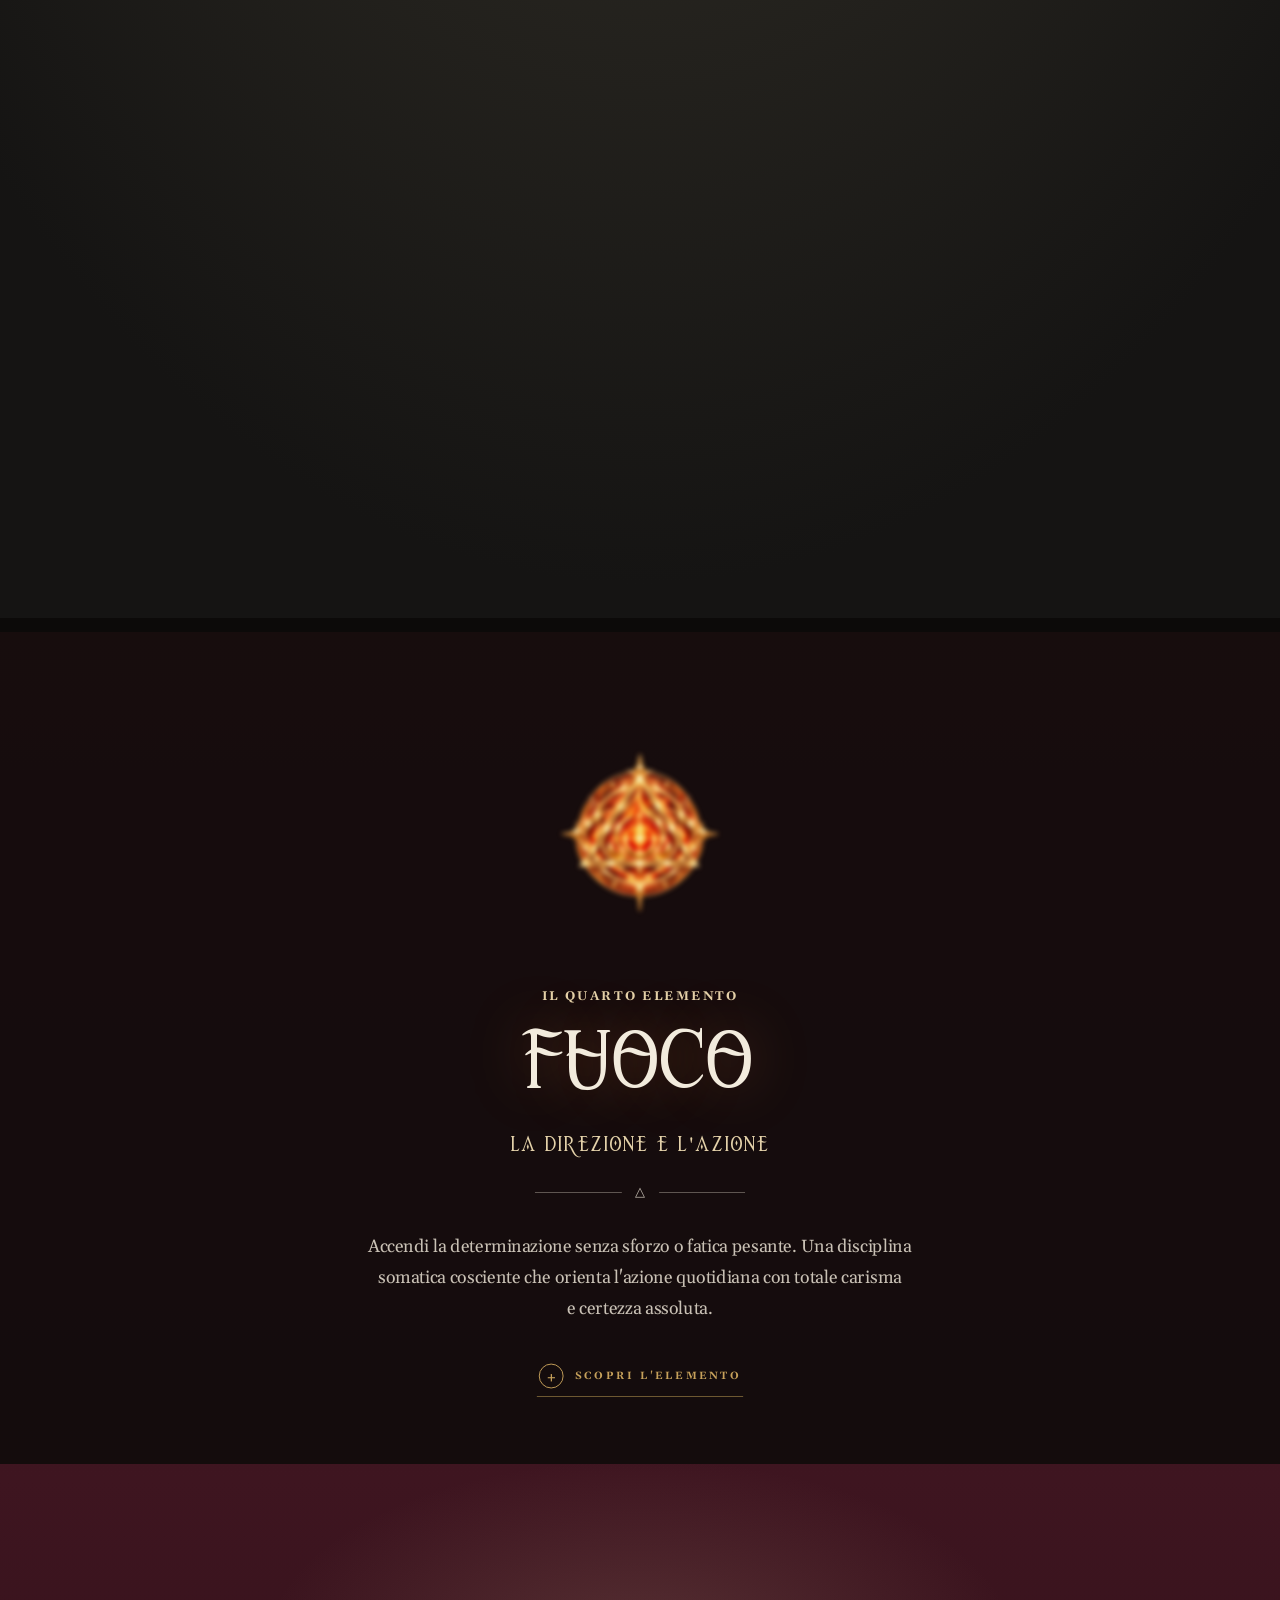
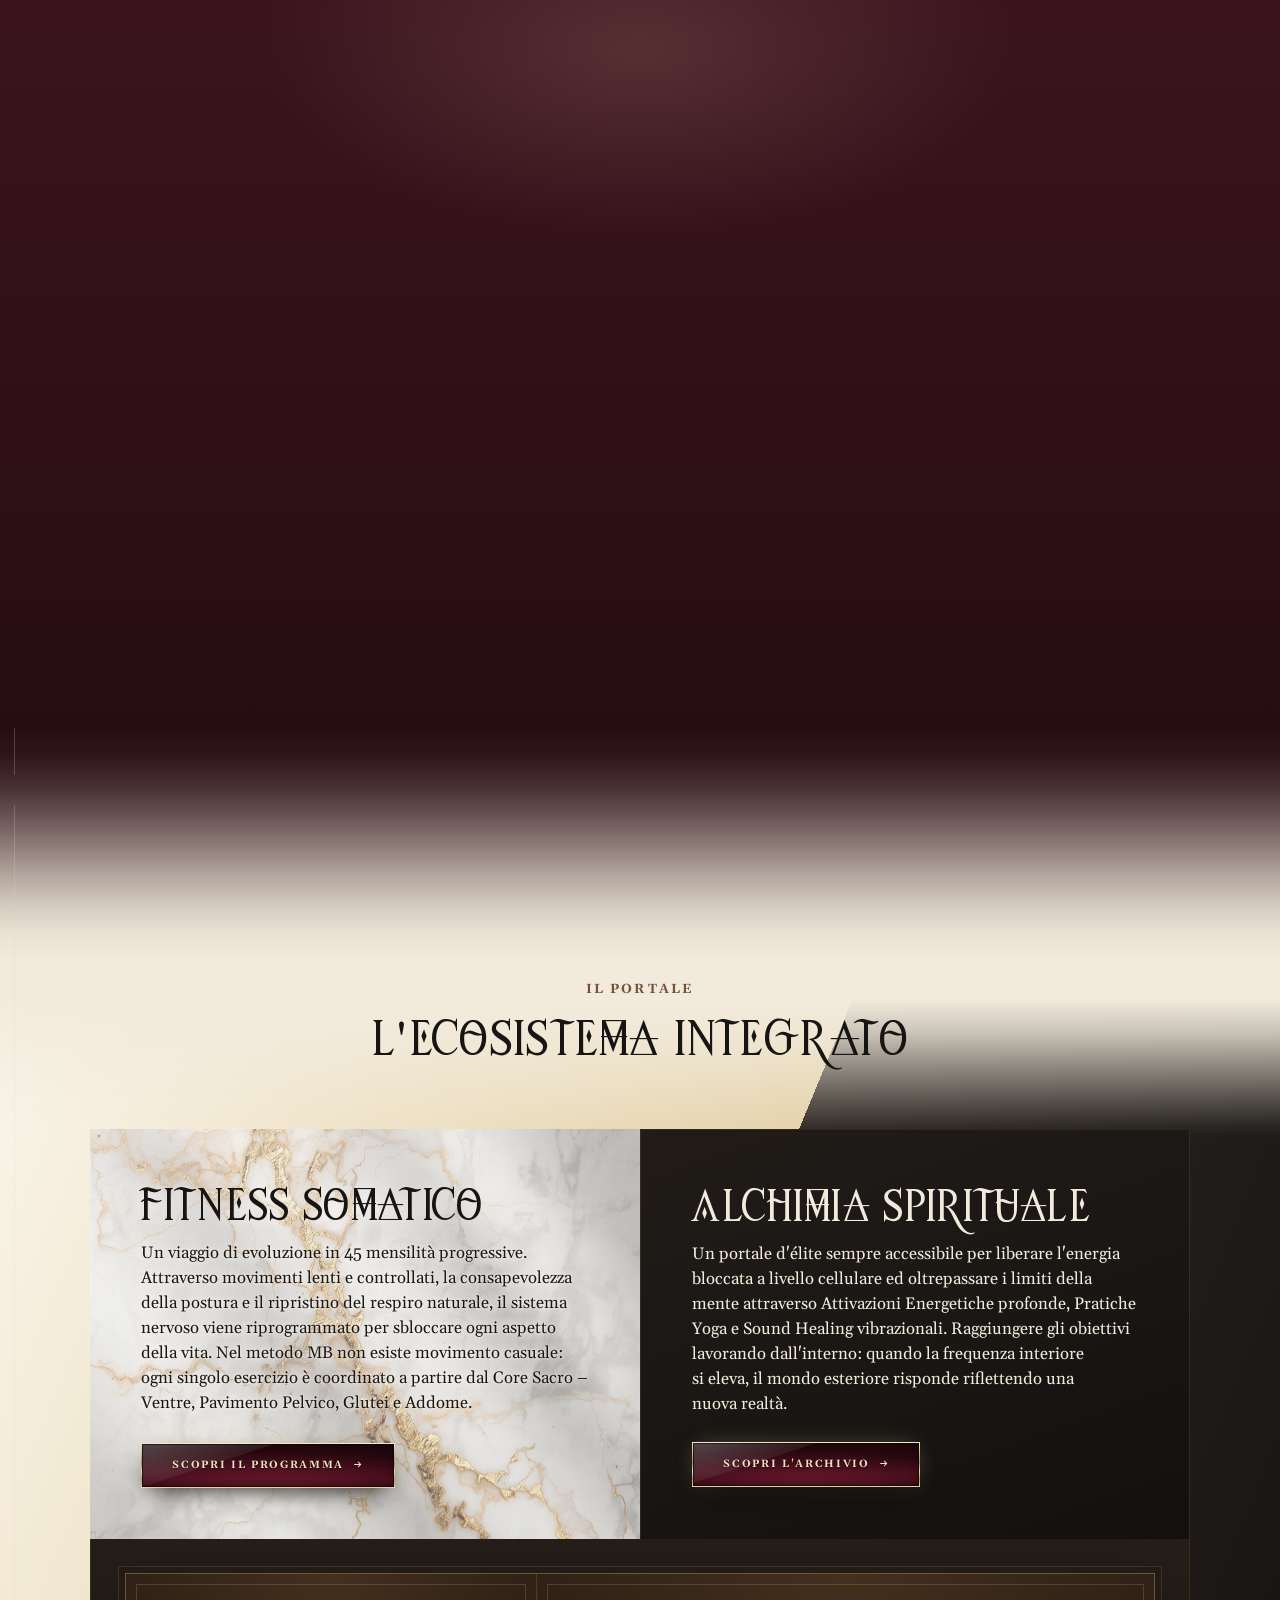
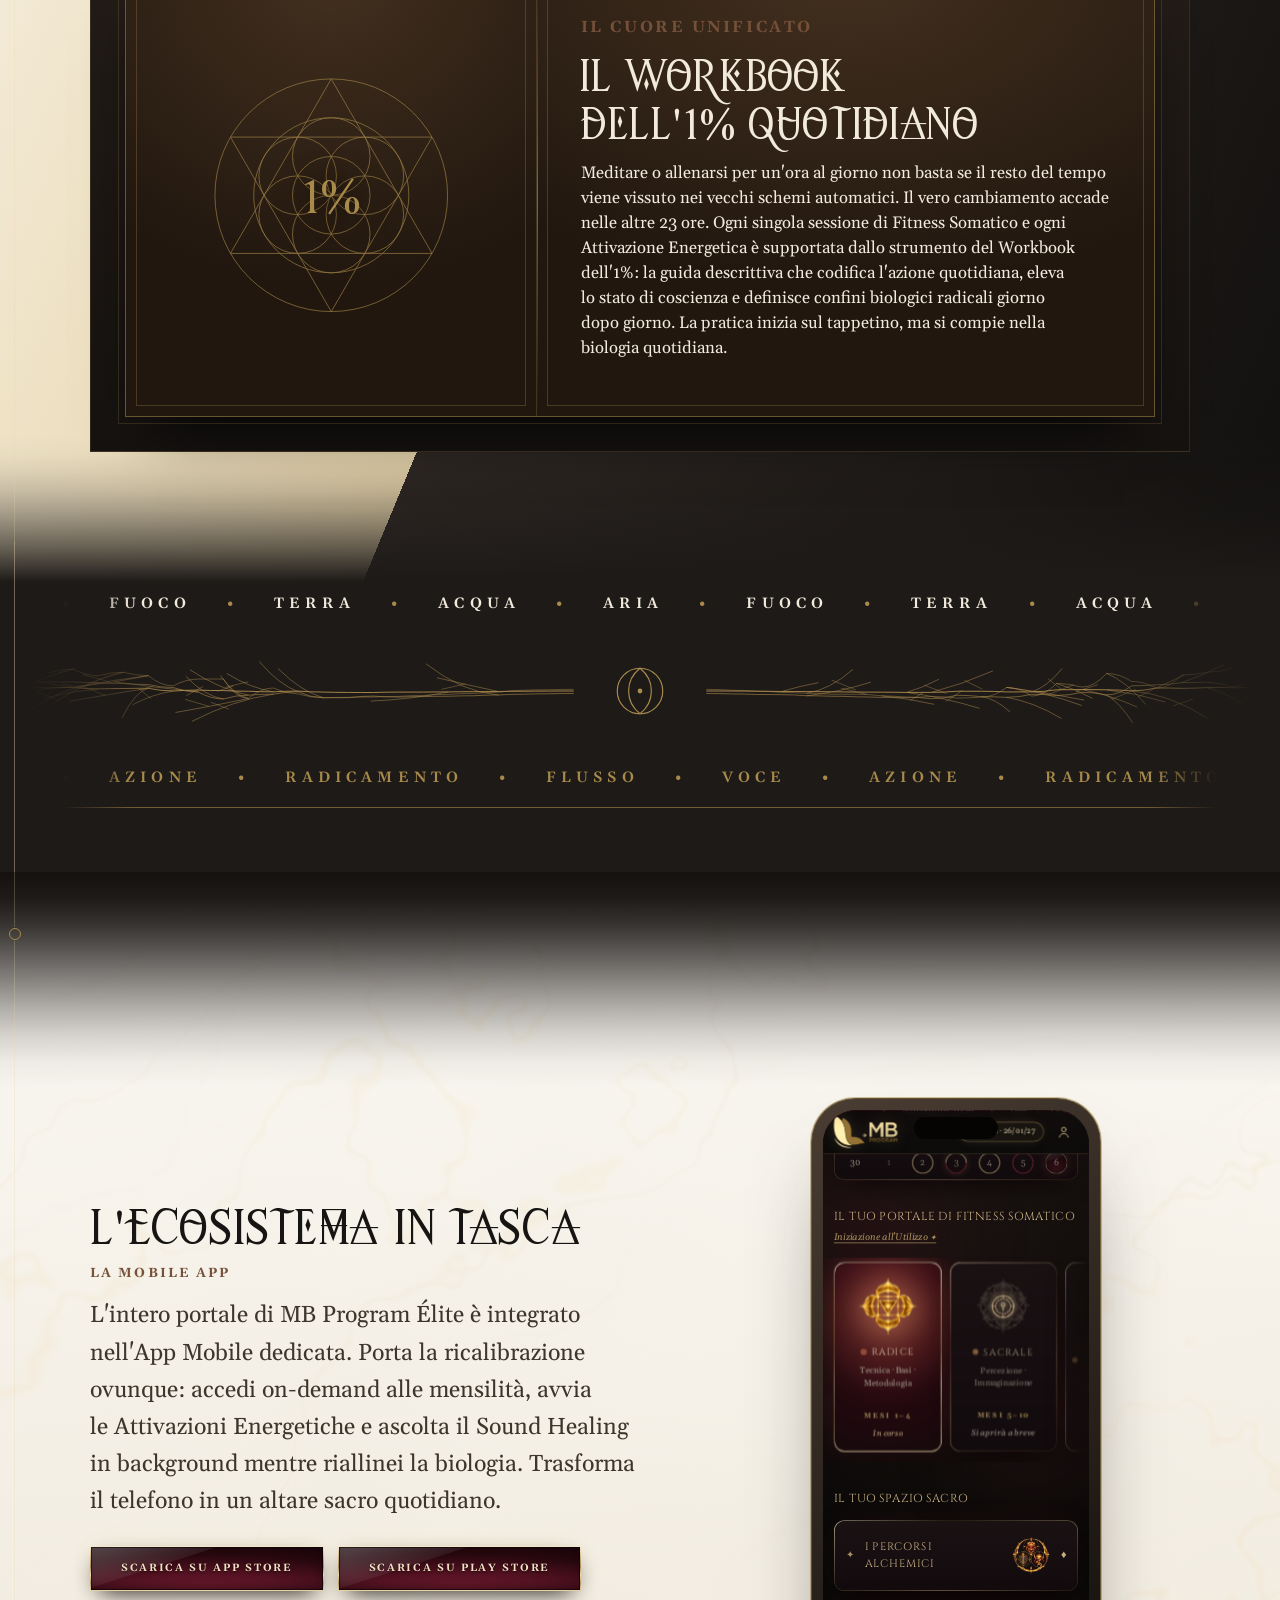
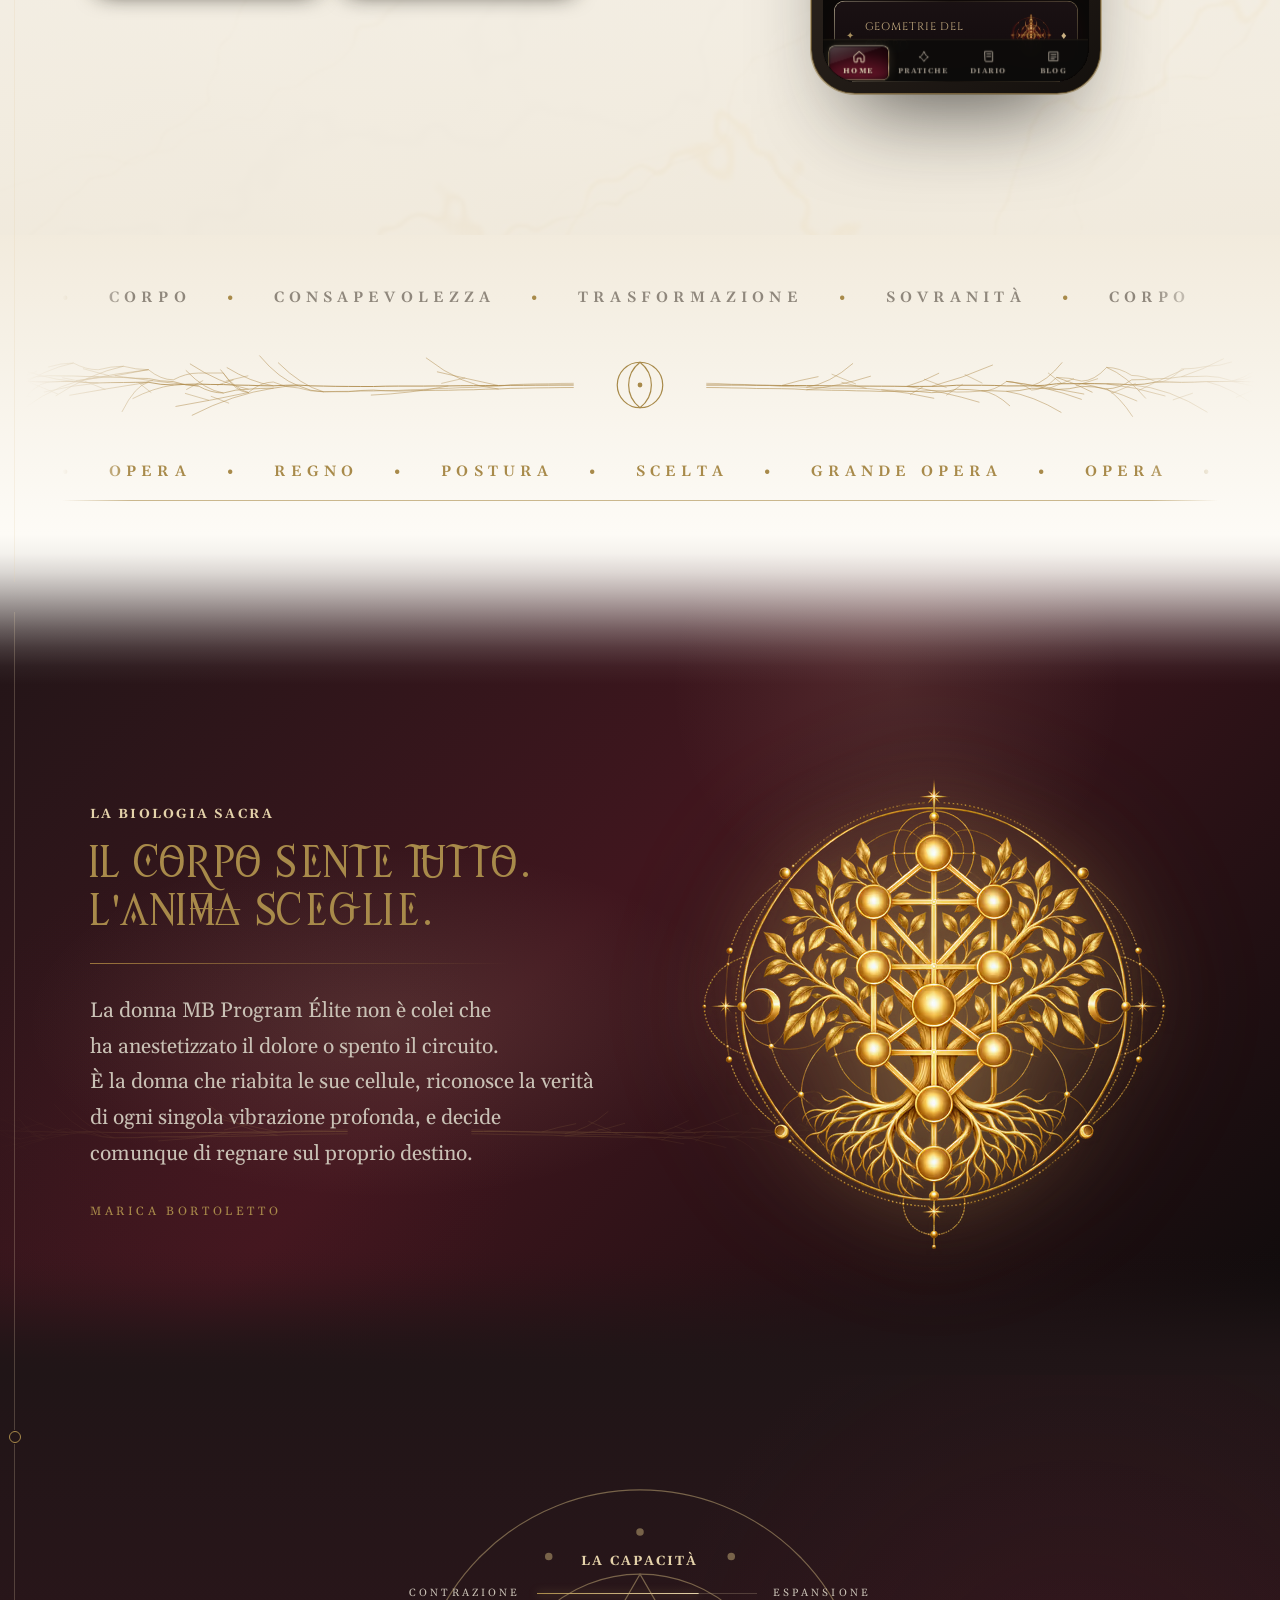
==== commit 490bd099: "Fade the Il Portale dark side into cream above the cards As in the reference: the area above the car" ====
--- a/index.html
+++ b/index.html
@@ -15,7 +15,7 @@
 <link rel="stylesheet" href="css/restyle.css?v=a8dec0ca">
 <link rel="stylesheet" href="css/alchimia.css?v=a5fa6e11">
 <link rel="stylesheet" href="css/ottobre.css?v=f985fadc">
-<link rel="stylesheet" href="css/novembre.css?v=d3091aab">
+<link rel="stylesheet" href="css/novembre.css?v=53ddd590">
 </head>
 <body>
 <a class="skip" href="#contenuto">Vai al contenuto</a>
--- a/css/novembre.css
+++ b/css/novembre.css
@@ -127,7 +127,9 @@
   /* sotto le card il crema si scioglie nel buio in ~150px (come nel sito di riferimento), i nastri restano sul nero */
   linear-gradient(0deg,rgb(29 26 24) 0,rgb(29 26 24) 290px,rgb(29 26 24/.81) 308px,rgb(29 26 24/.63) 326px,rgb(29 26 24/.463) 345px,rgb(29 26 24/.314) 363px,rgb(29 26 24/.184) 381px,rgb(29 26 24/.086) 400px,rgb(29 26 24/.024) 418px,rgb(29 26 24/0) 436px),
   /* diagonale a 121° (quasi quella del riferimento): sopra il titolo tutto crema, il buio parte accanto alle card */
-  linear-gradient(121deg,#fdfbf6 0,#efe3c8 28%,#e4d2aa 51.9%,#2d2723 51.9%,#0e0d0c 100%)!important}
+  /* sopra le card il buio si scioglie nel crema (sfumatura avorio come nel riferimento) */
+  linear-gradient(180deg,rgb(242 235 221) 0,rgb(242 235 221) 270px,rgb(242 235 221/.8) 305px,rgb(242 235 221/.5) 340px,rgb(242 235 221/.22) 375px,rgb(242 235 221/.05) 398px,rgb(242 235 221/0) 410px),
+  linear-gradient(112.5deg,#fdfbf6 0,#efe3c8 26%,#e4d2aa 48.2%,#2d2723 48.2%,#0e0d0c 100%)!important}
 /* la diagonale passa dietro le card, dall'alto a destra fino in basso a sinistra (come nel sito di riferimento) */
 @media (max-width:700px){.ecosistema{background:var(--join-in),linear-gradient(0deg,rgb(29 26 24) 0,rgb(29 26 24/0) 150px),linear-gradient(160deg,#fdfbf6 0,#e4d2aa 82%,#2d2723 82%,#0e0d0c 100%)!important}}
 .ecosistema .portale-wall{display:none}
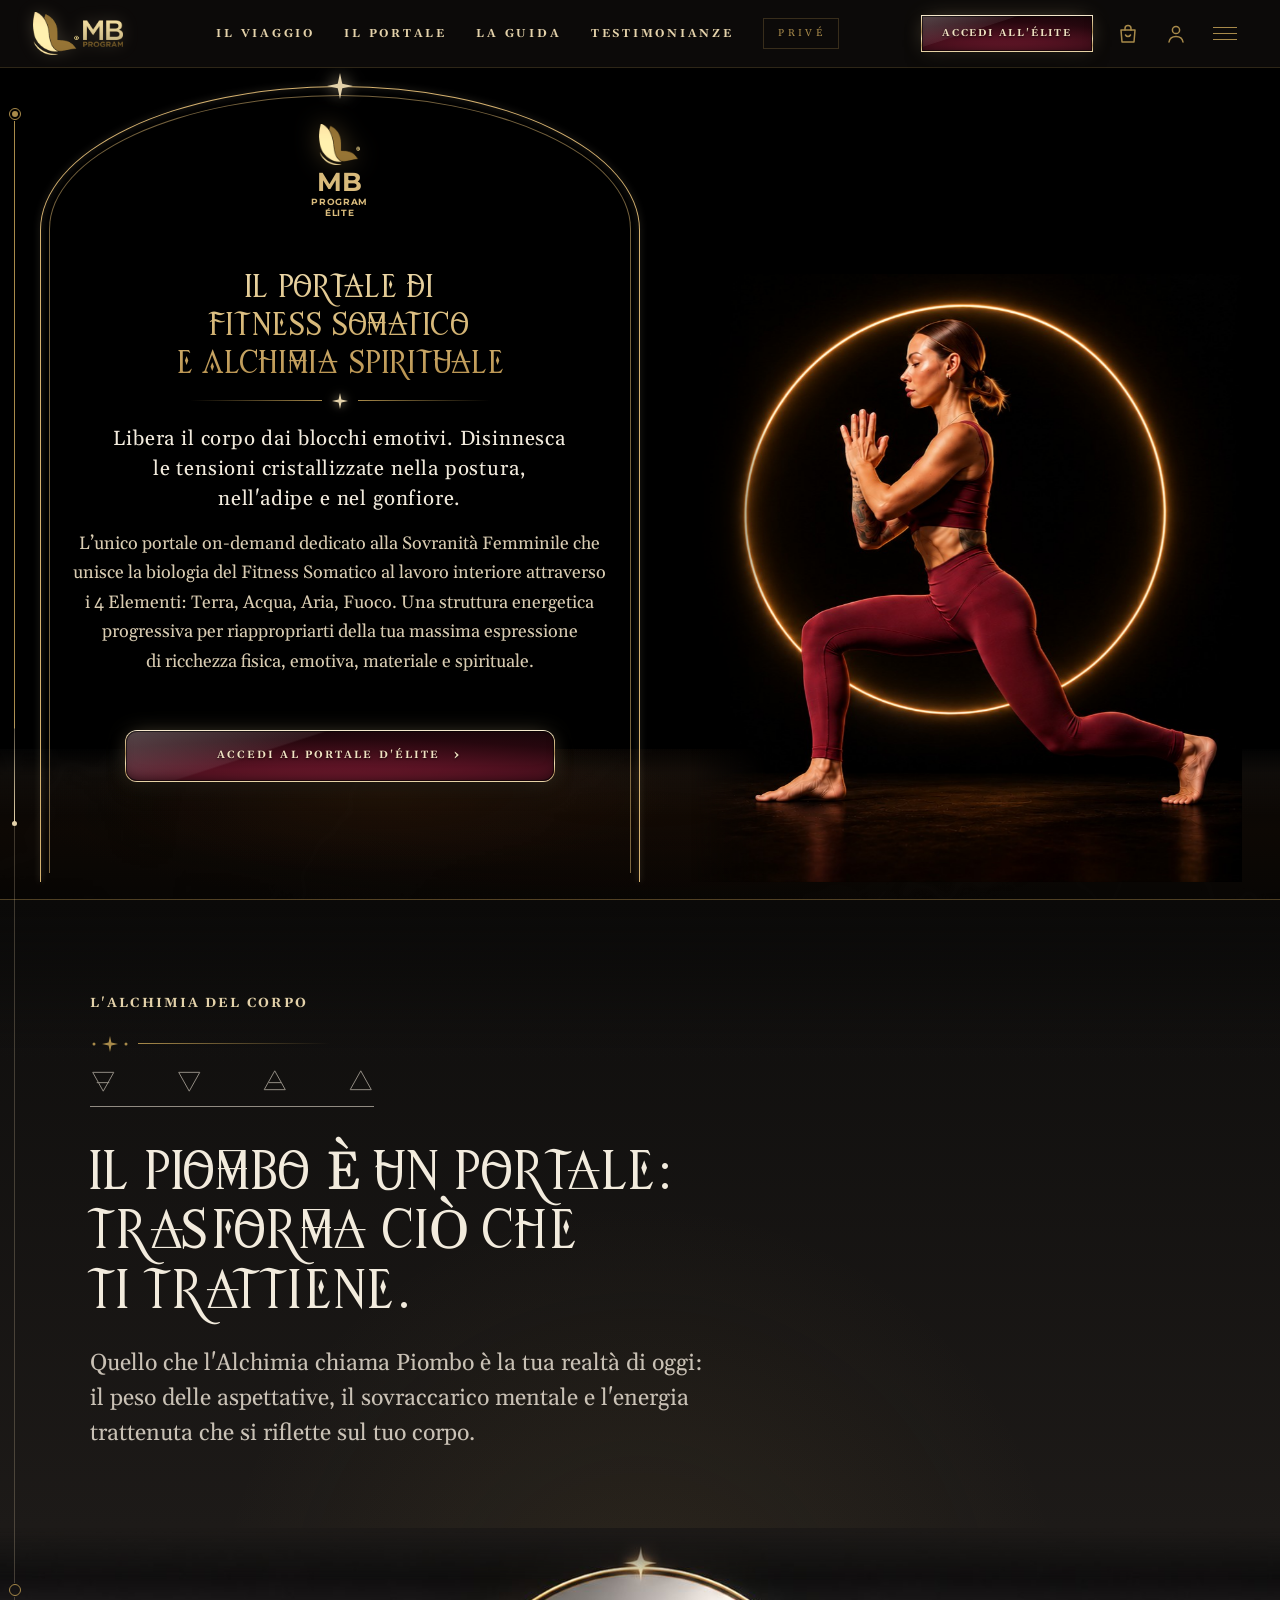
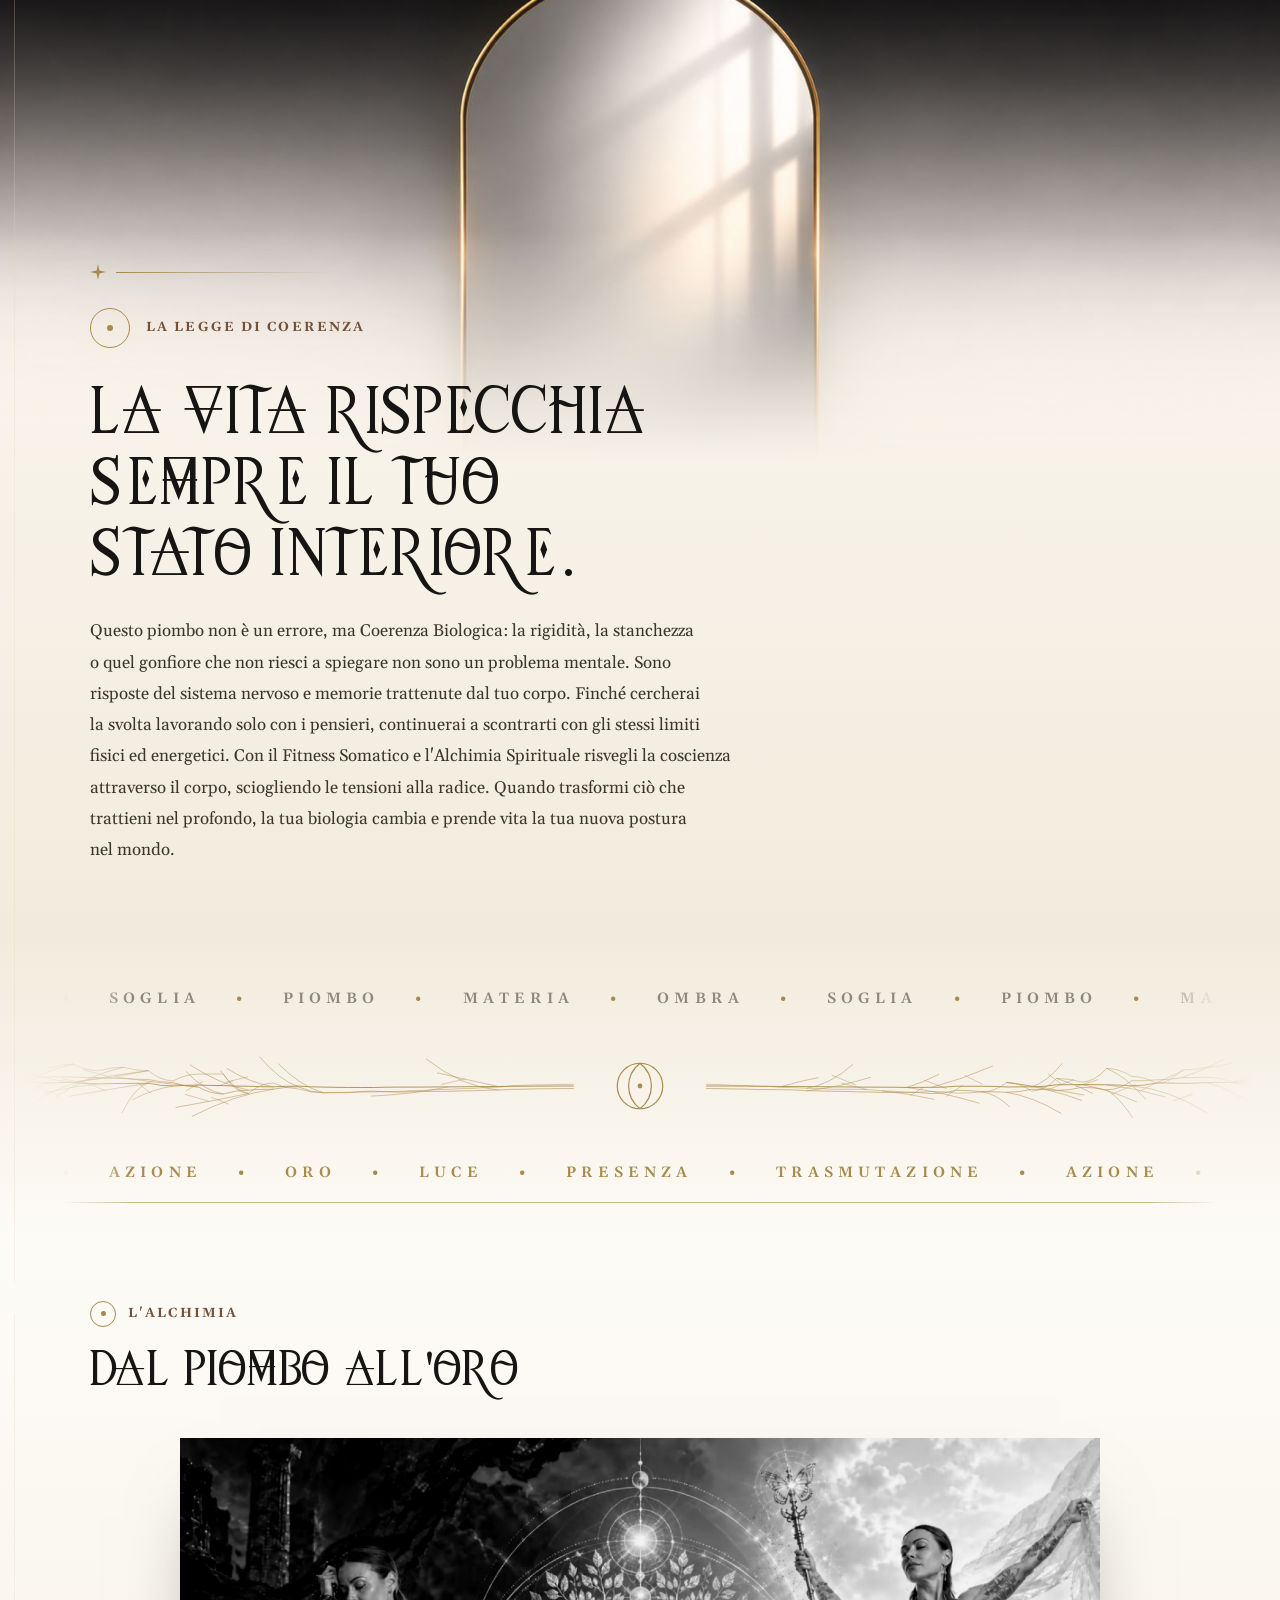
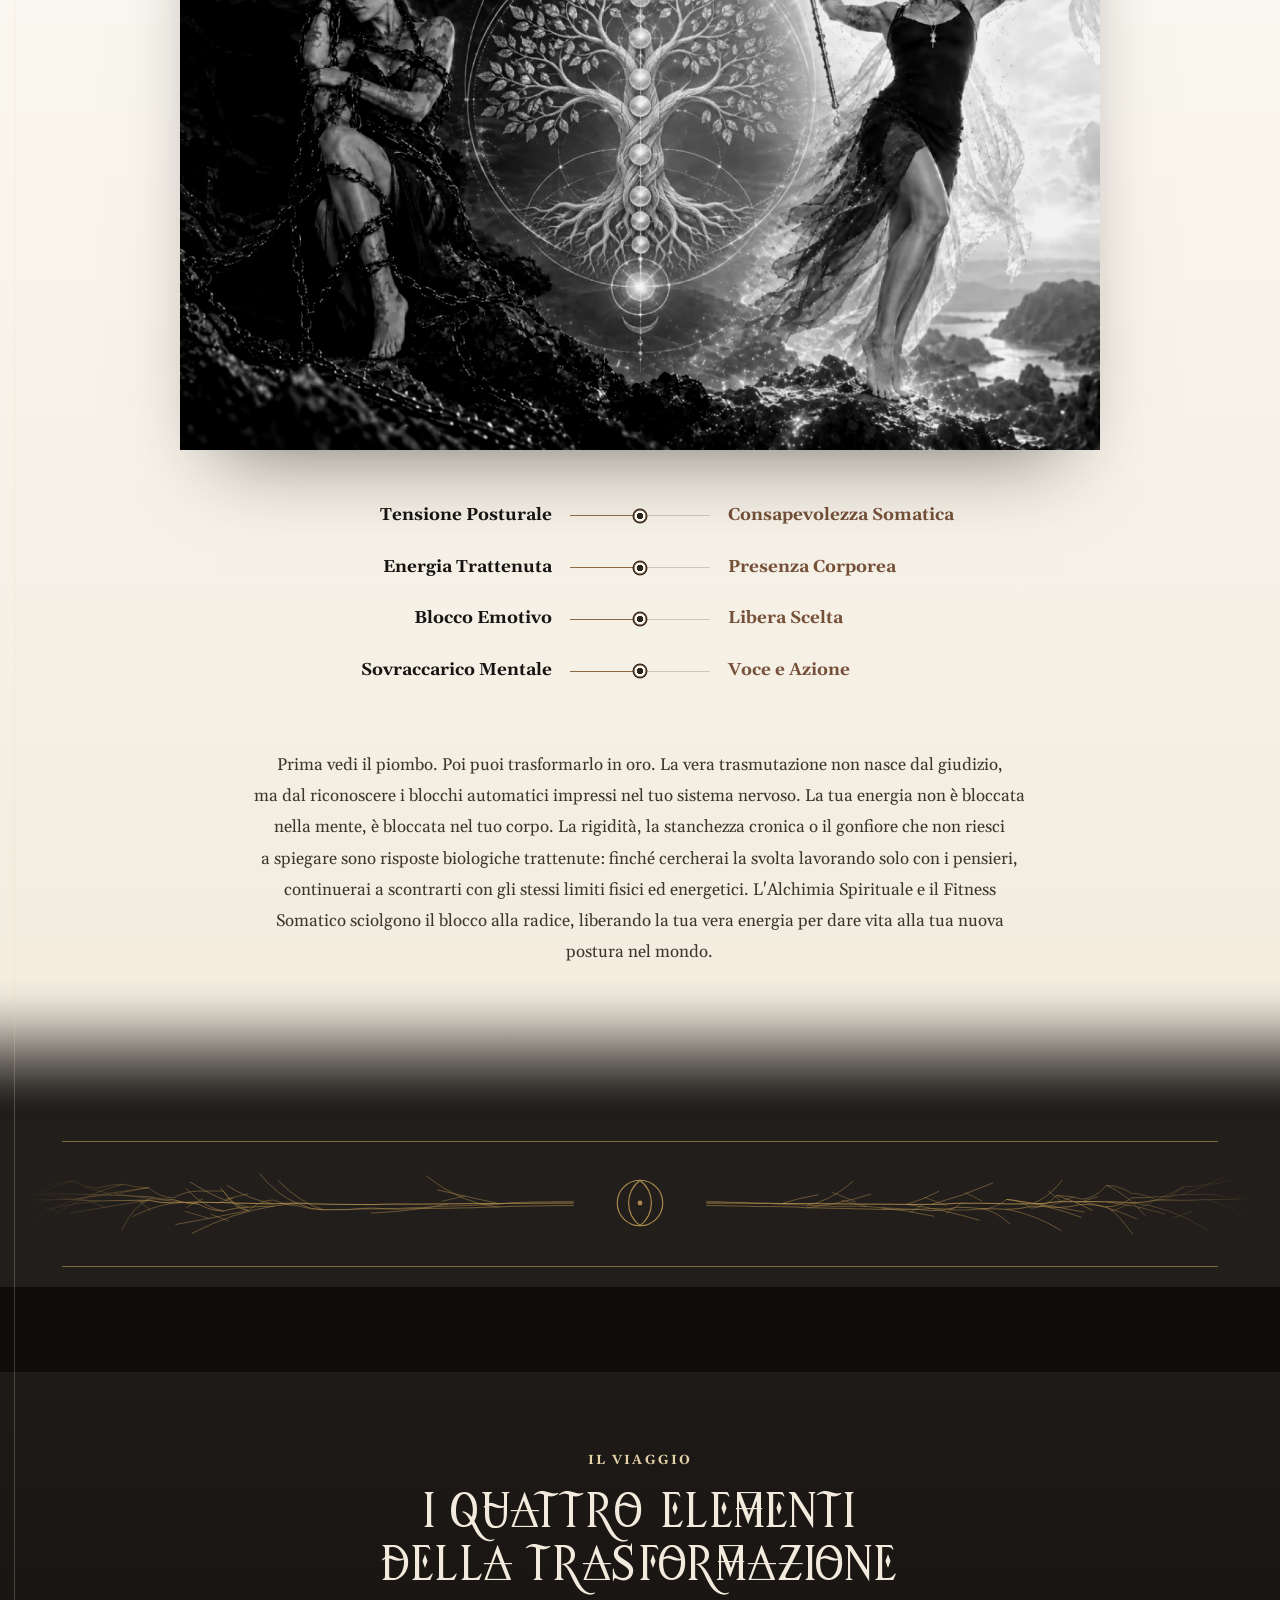
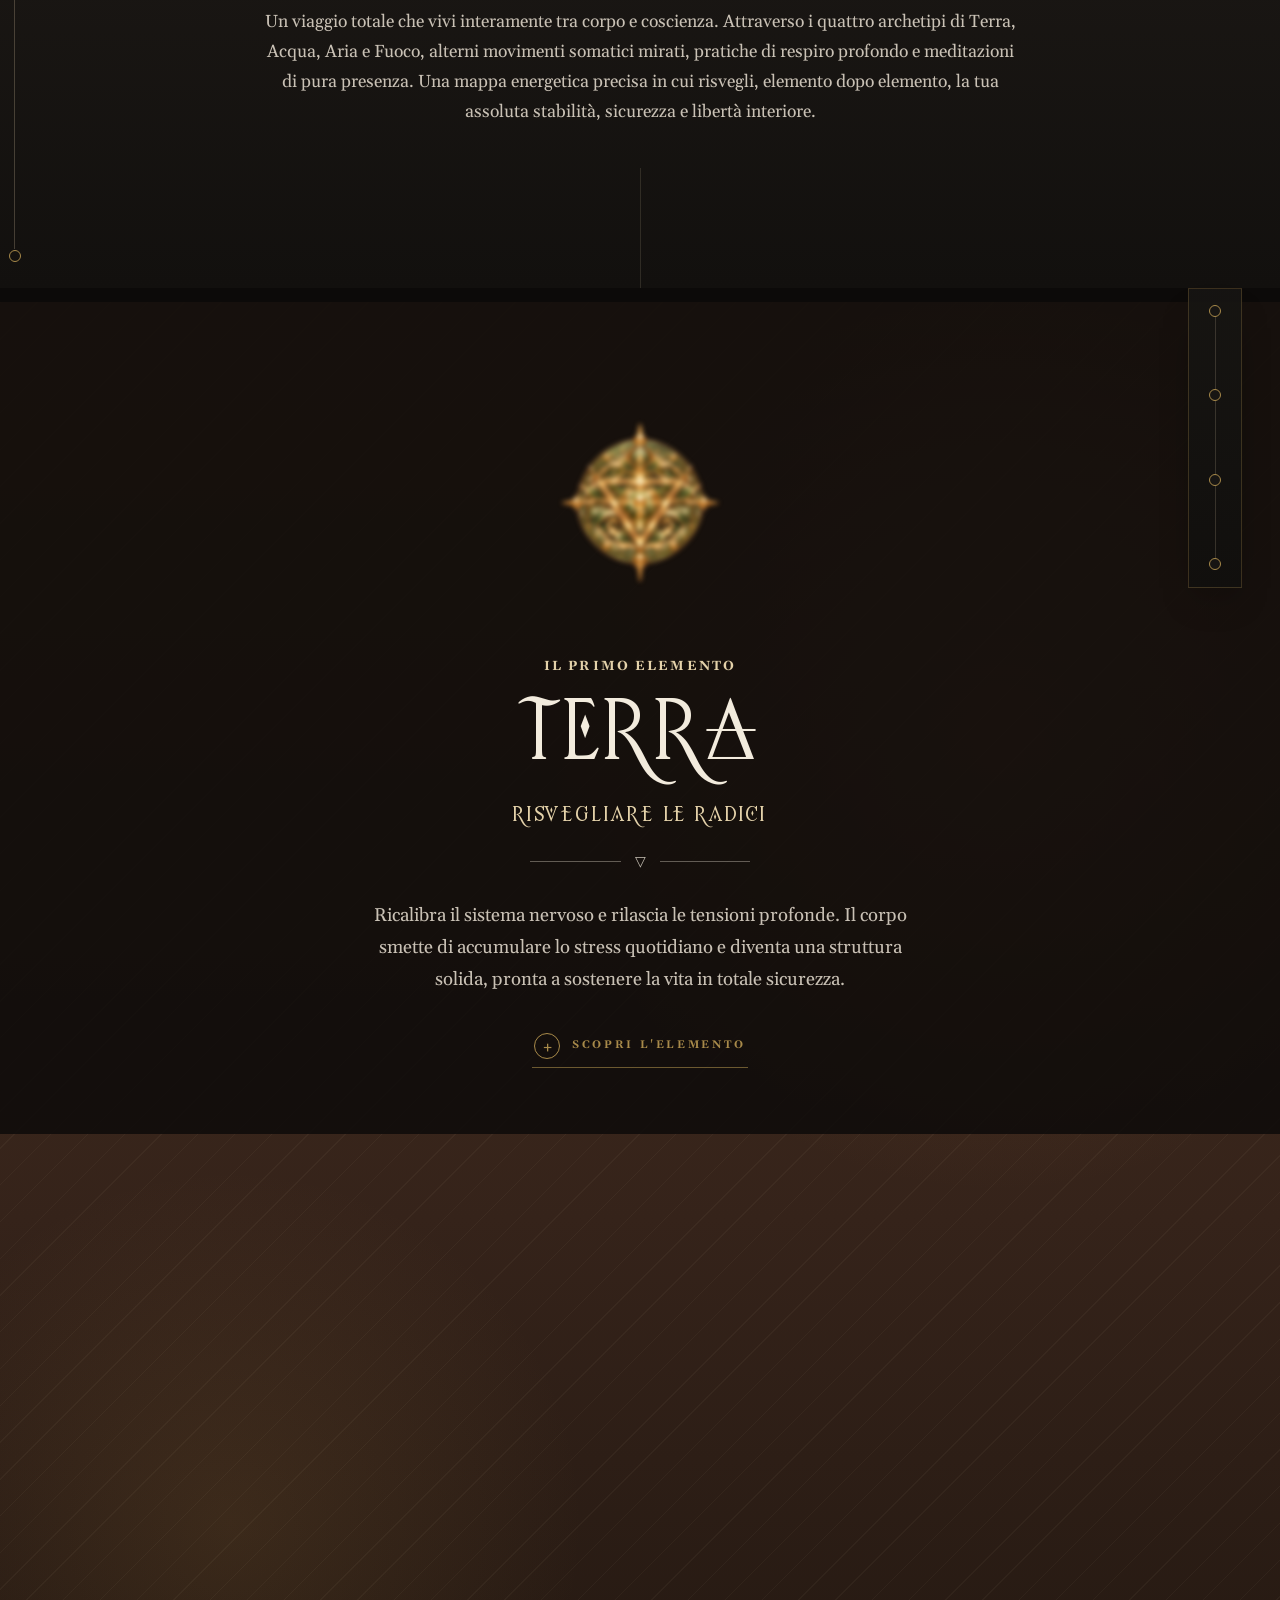
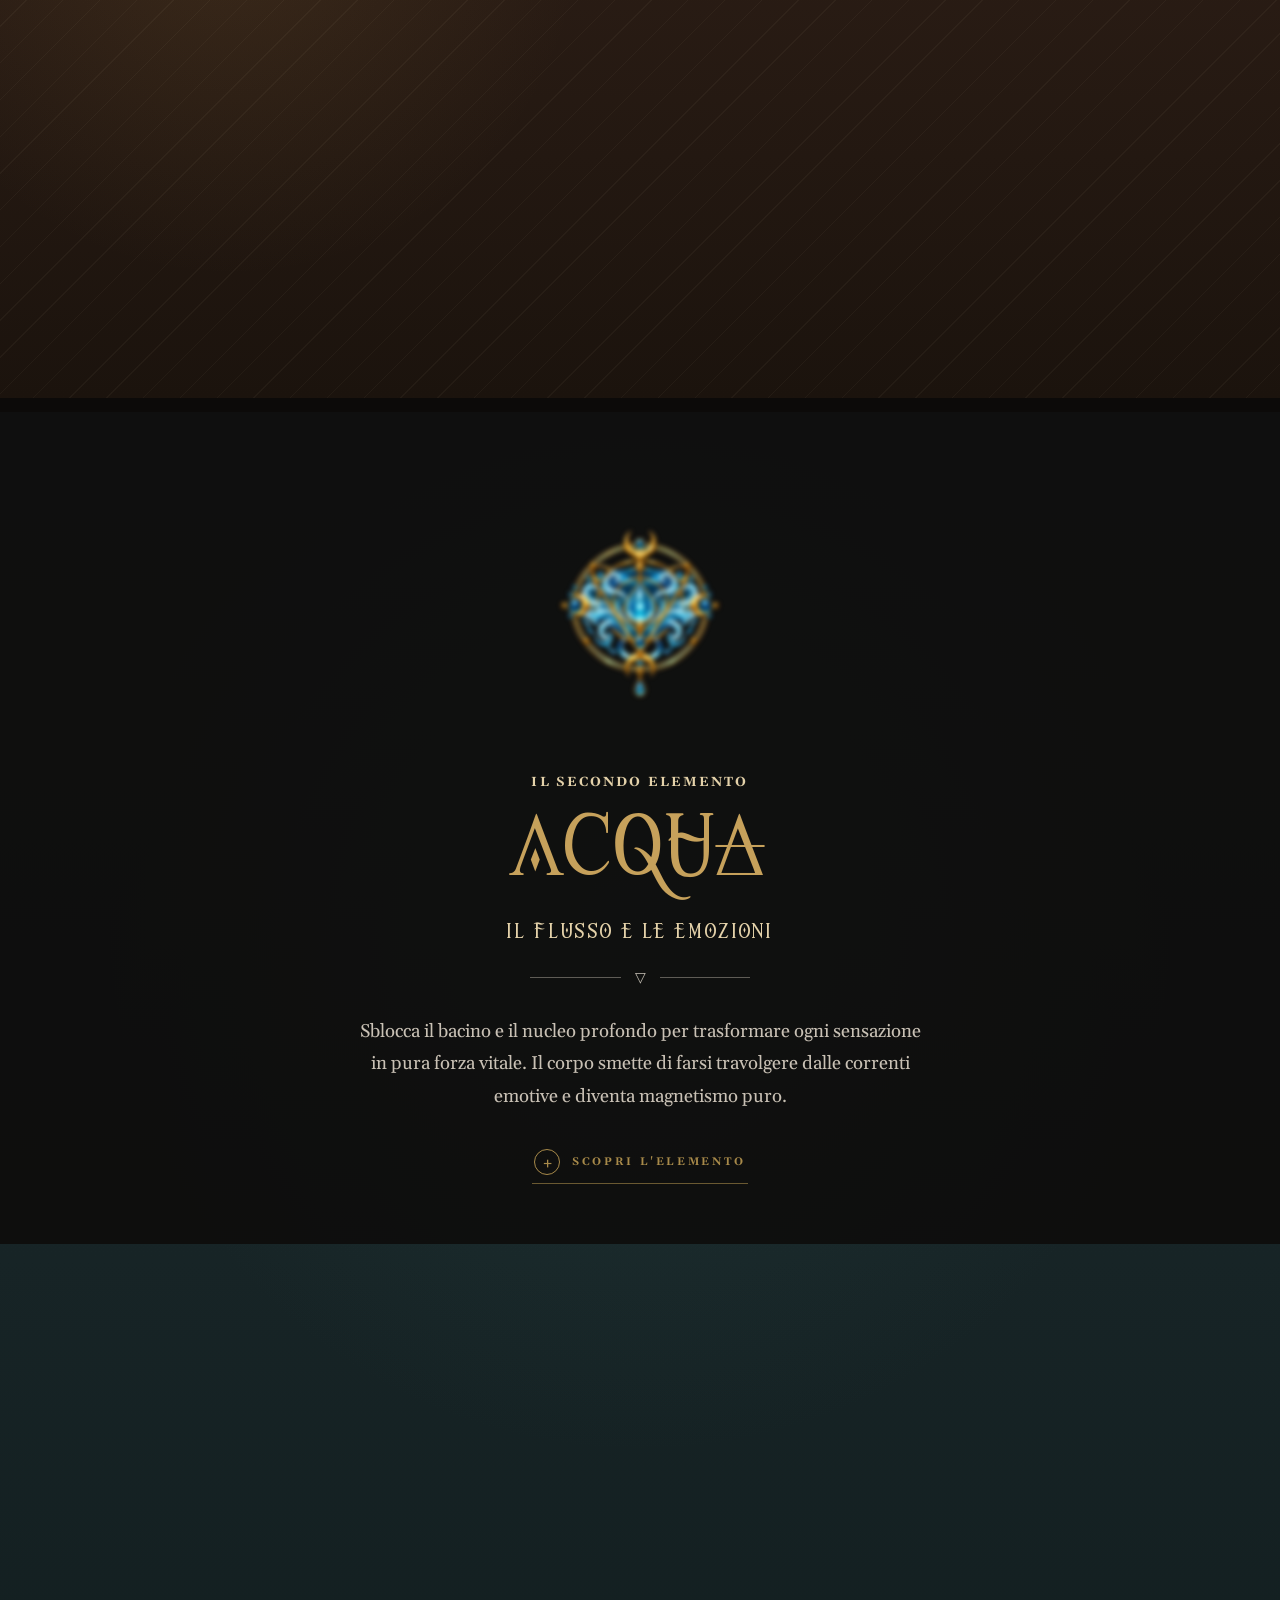
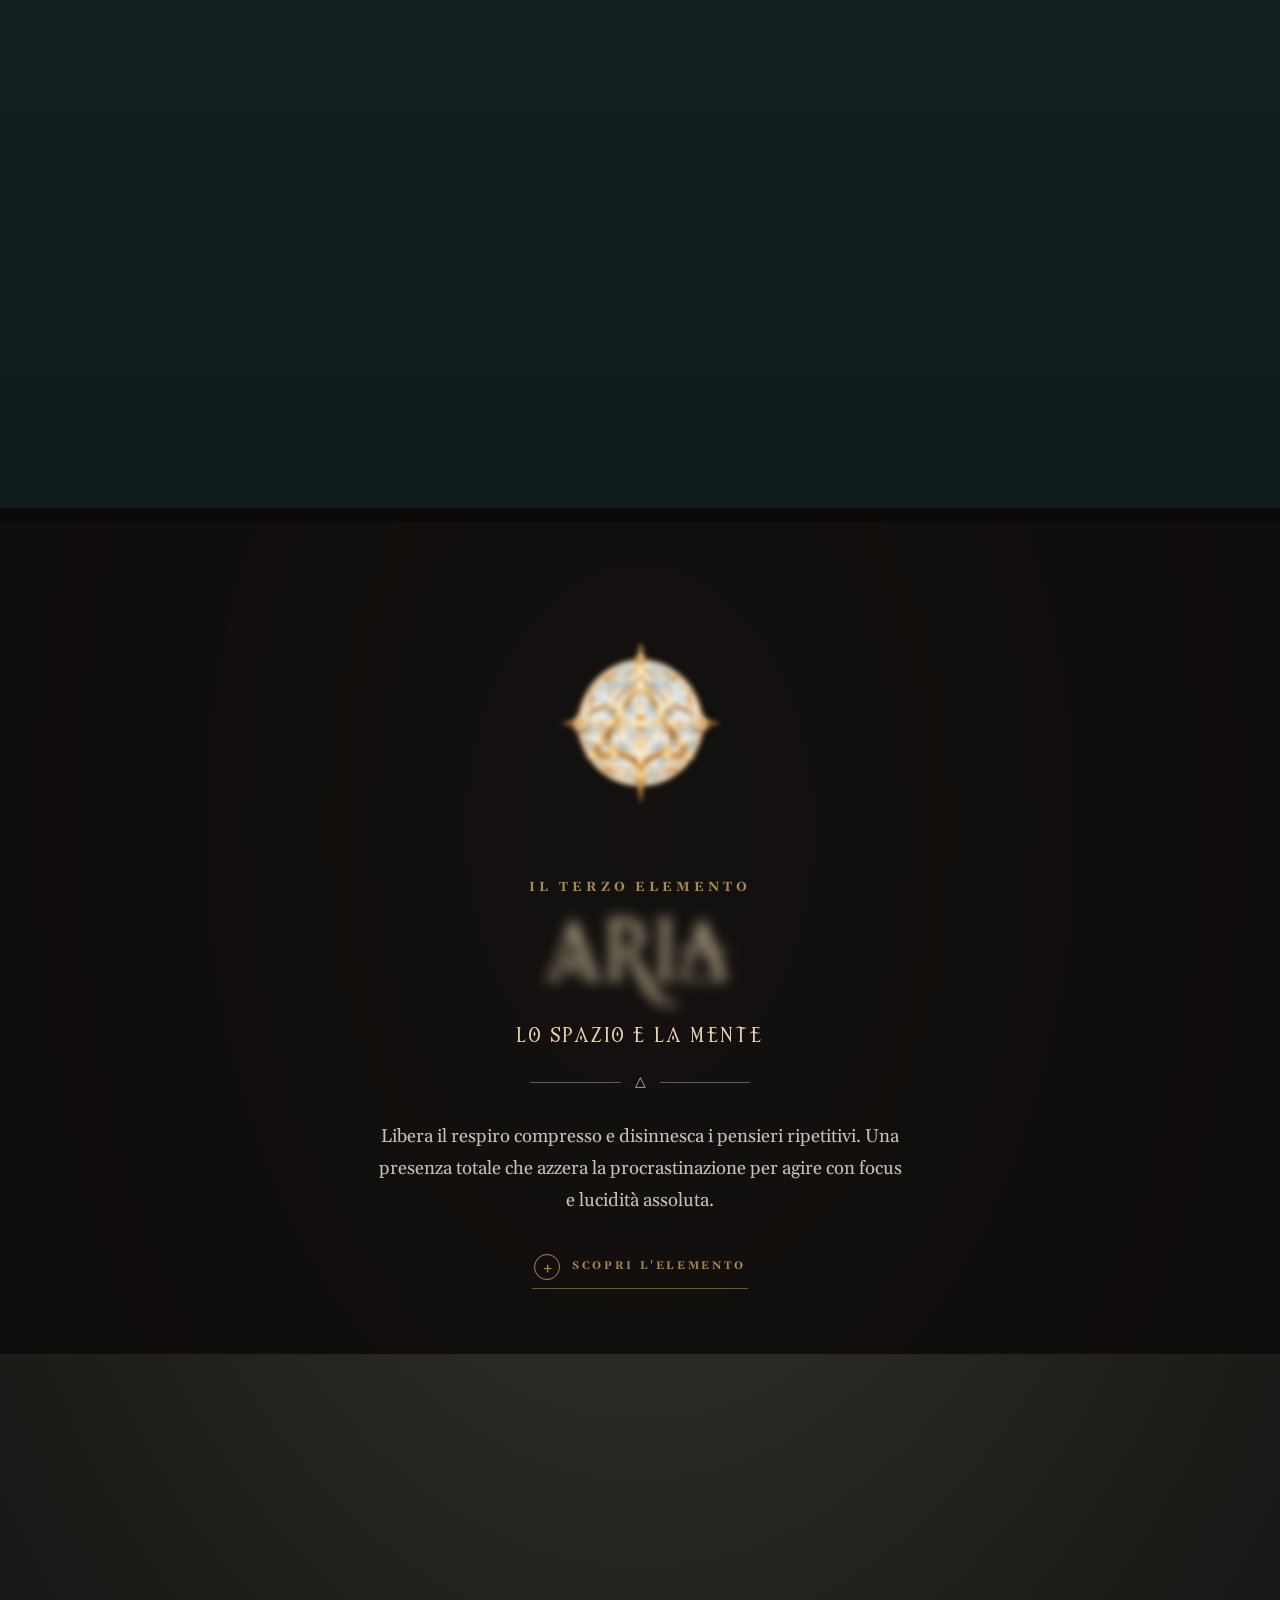
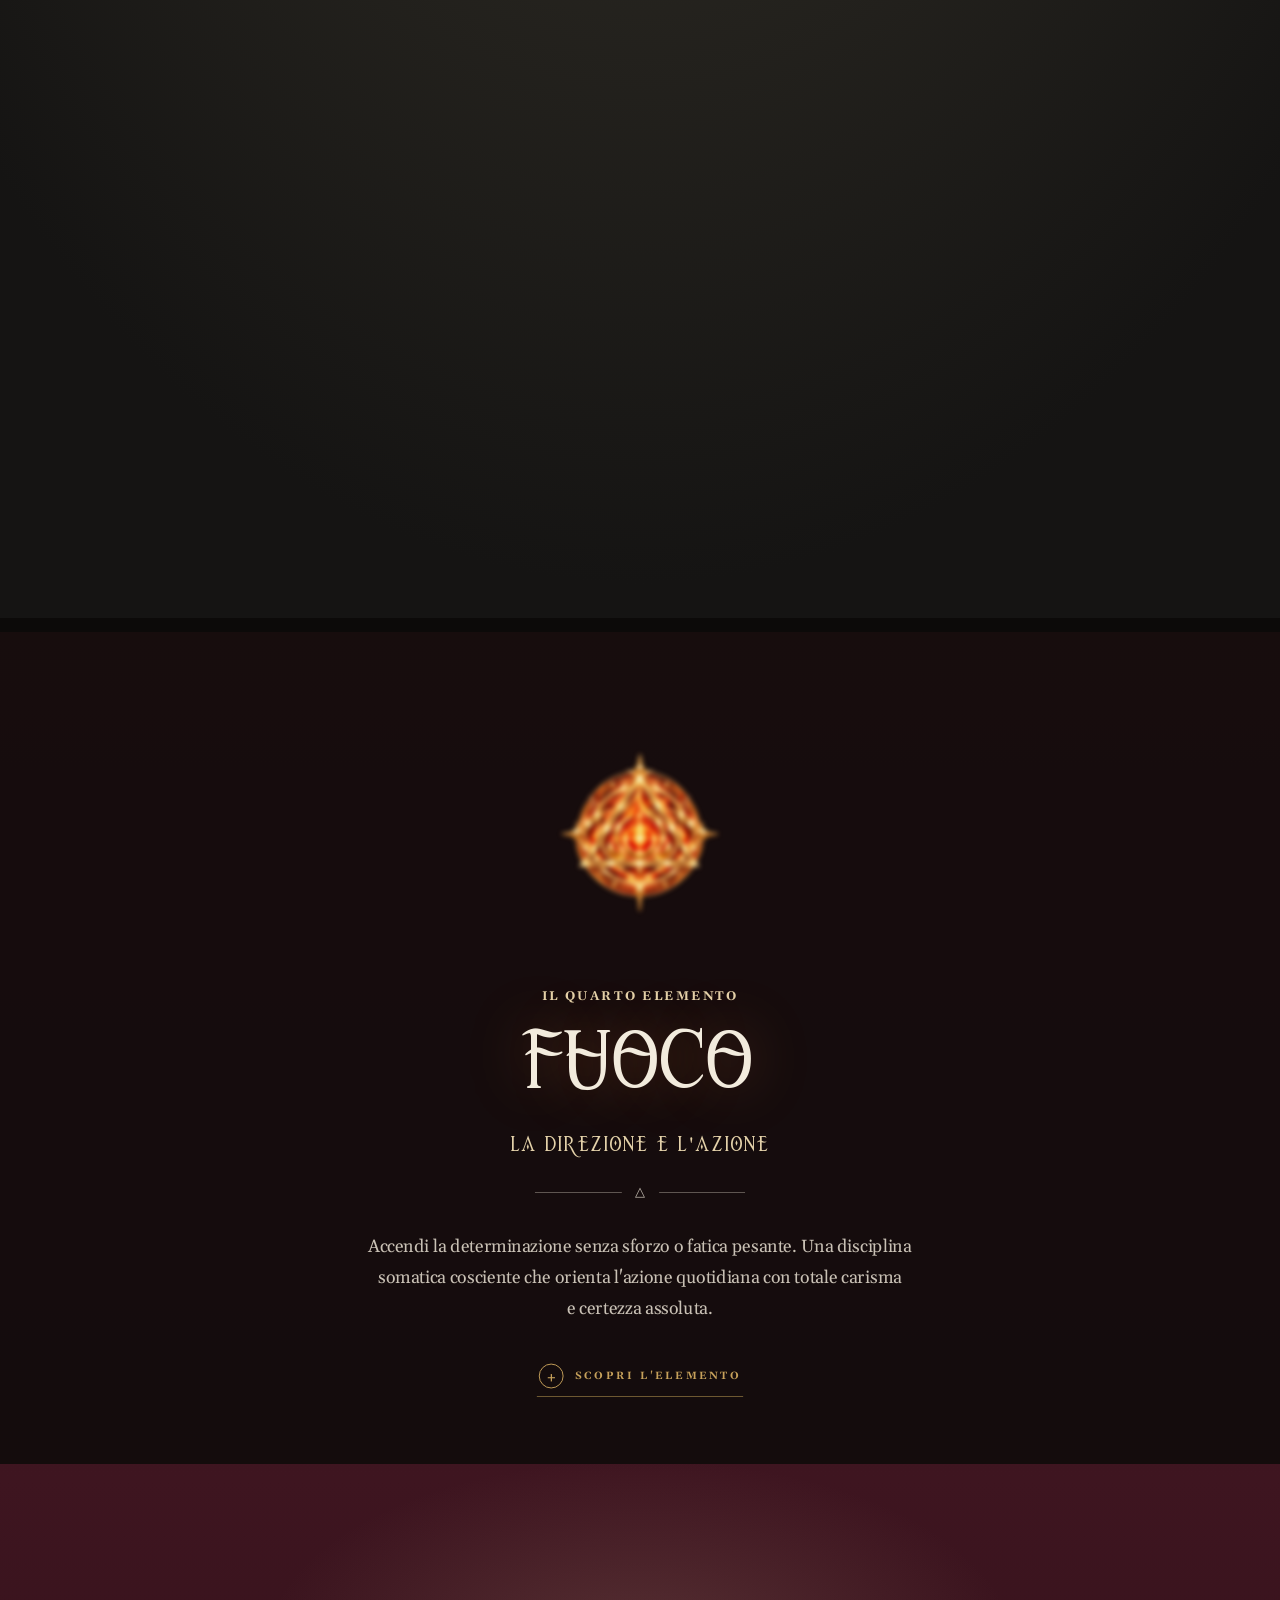
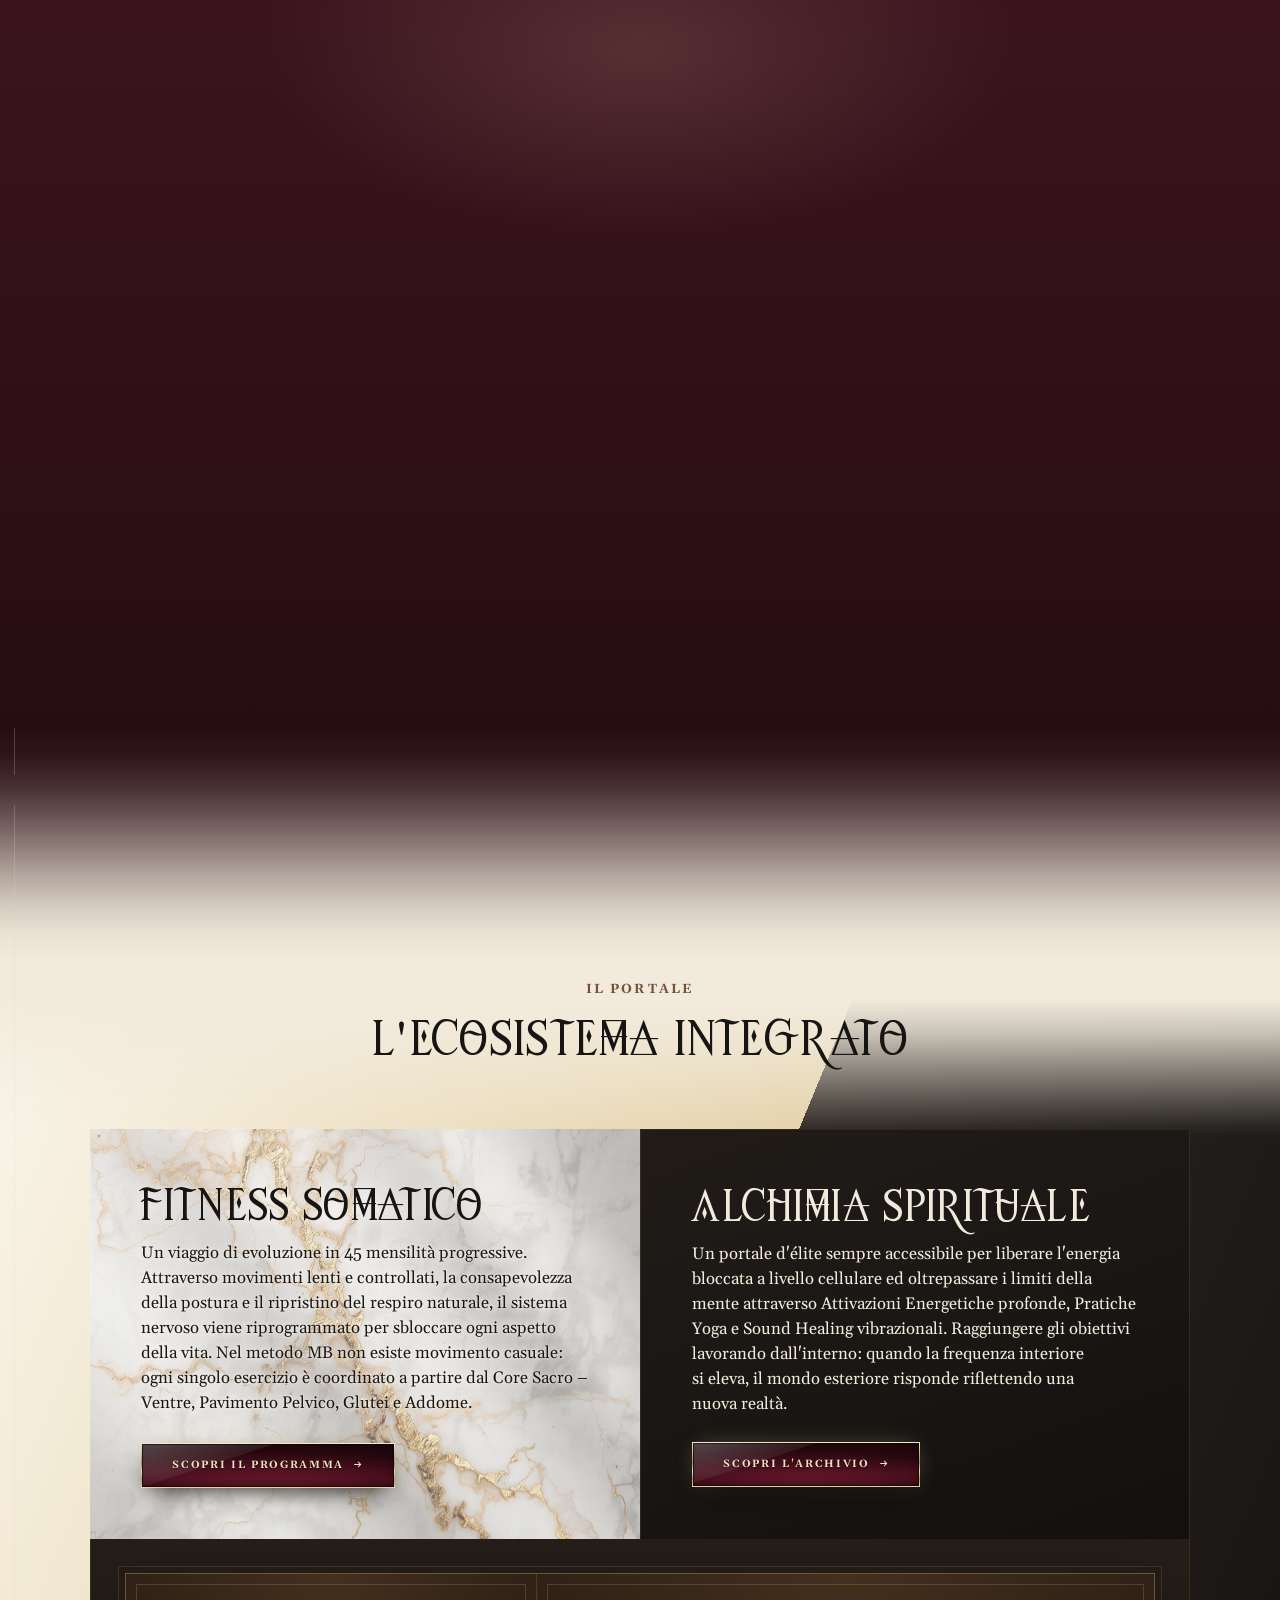
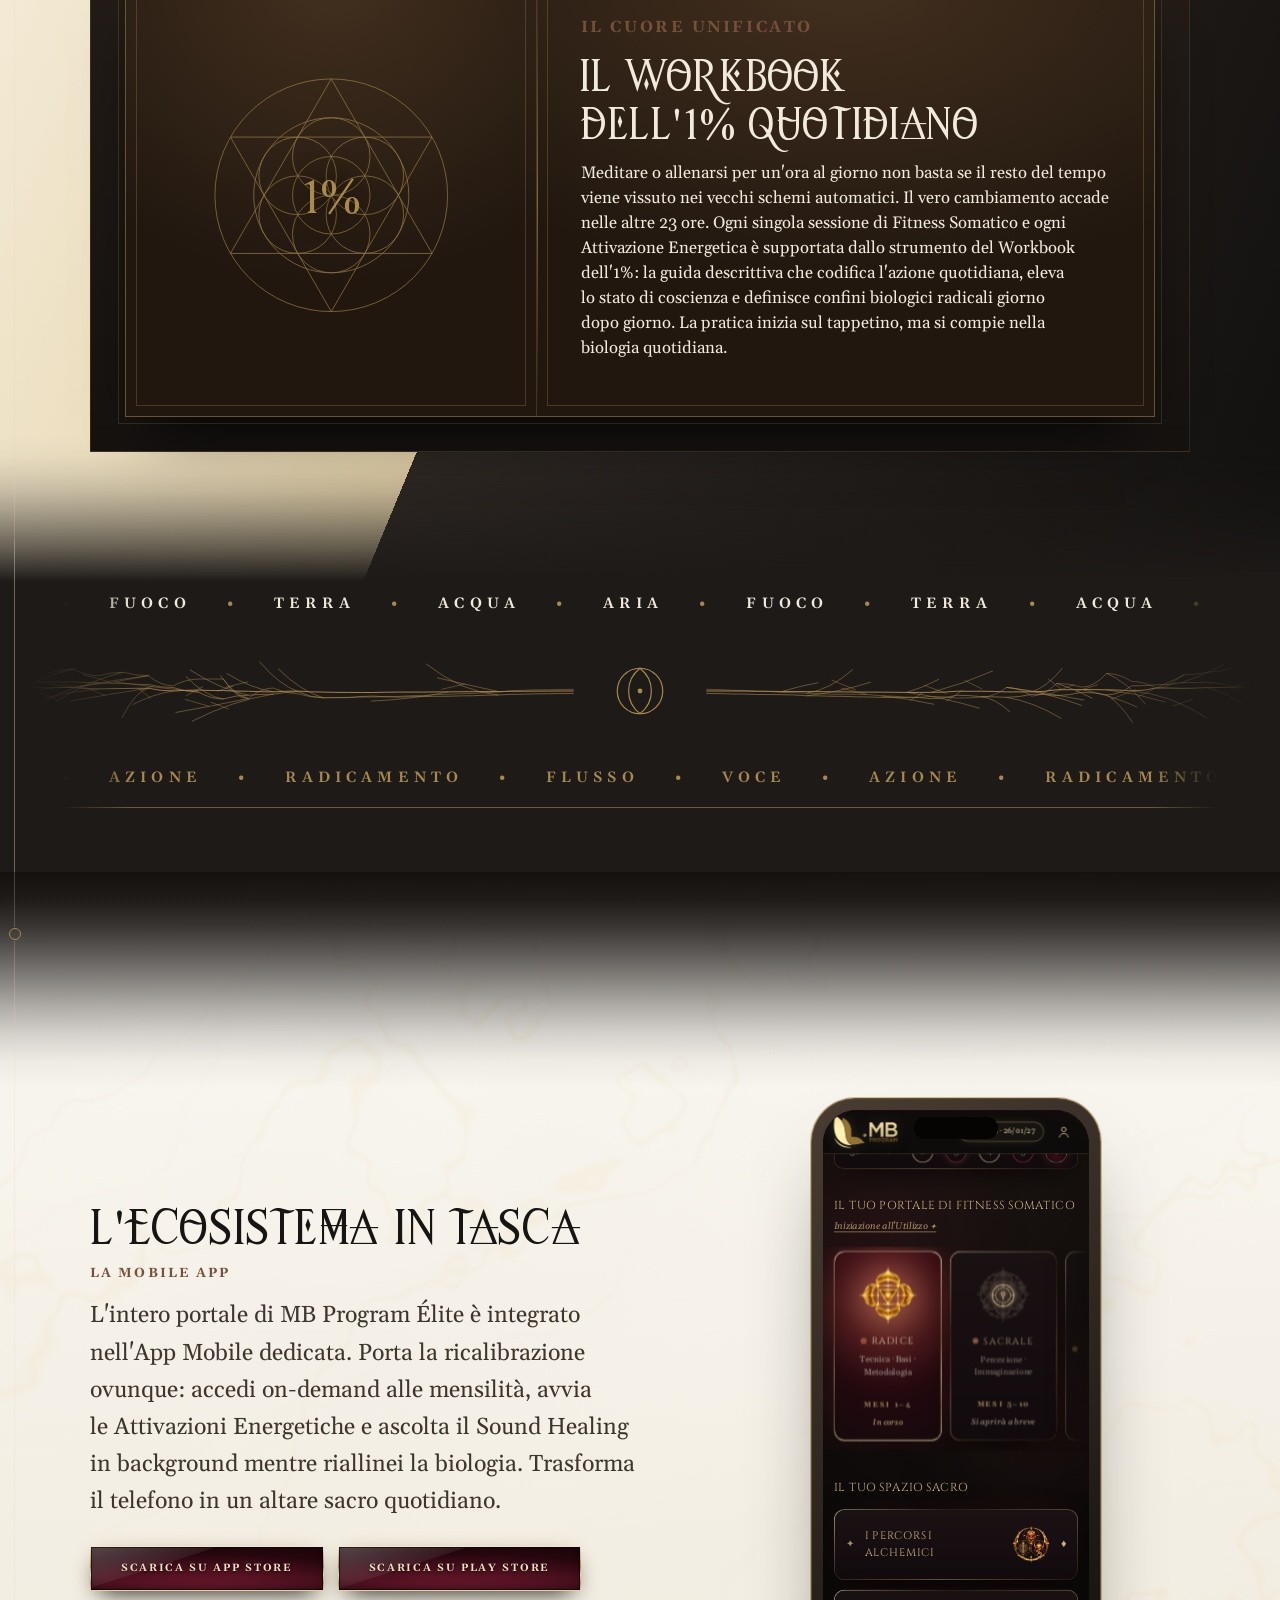
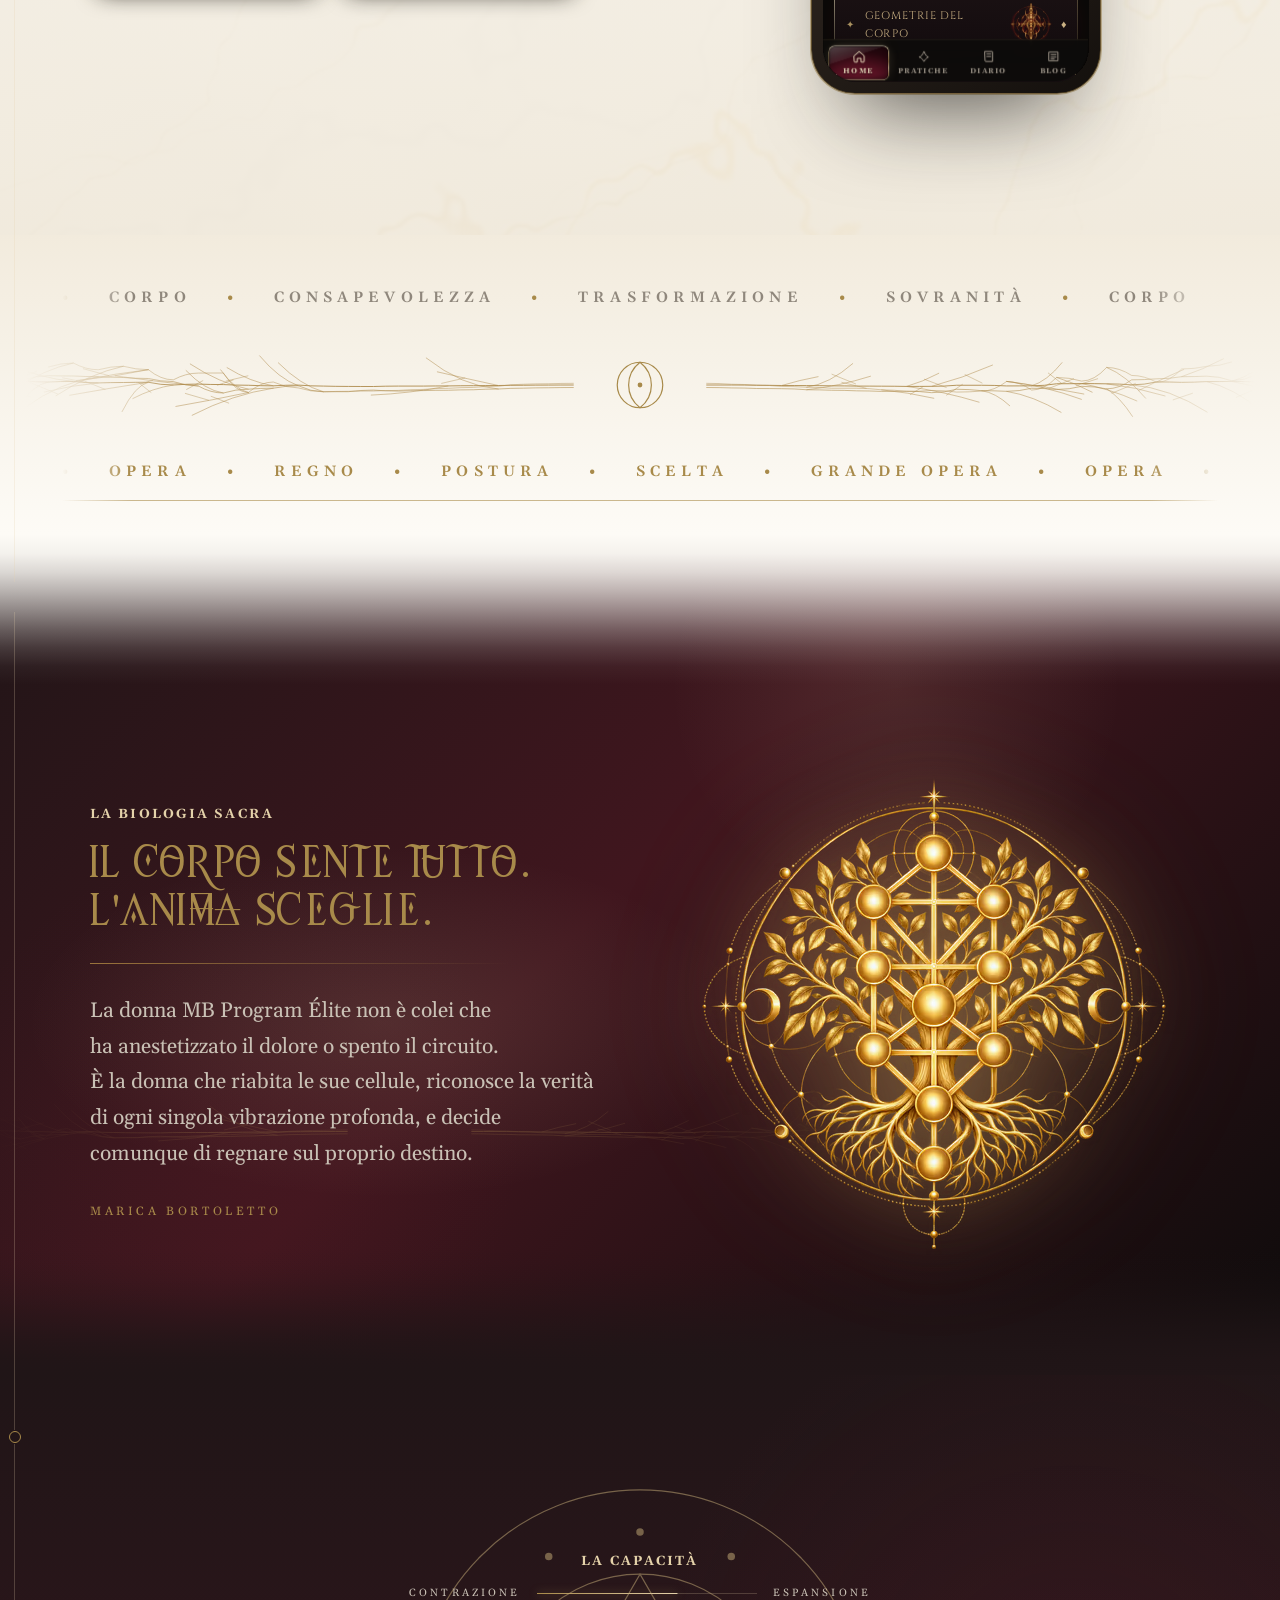
==== commit ffba2c3e: "Lower the 400 W texts away from the watt counter The title overlapped the counter's geometric circle" ====
--- a/index.html
+++ b/index.html
@@ -15,7 +15,7 @@
 <link rel="stylesheet" href="css/restyle.css?v=a8dec0ca">
 <link rel="stylesheet" href="css/alchimia.css?v=a5fa6e11">
 <link rel="stylesheet" href="css/ottobre.css?v=f985fadc">
-<link rel="stylesheet" href="css/novembre.css?v=53ddd590">
+<link rel="stylesheet" href="css/novembre.css?v=20bc9095">
 </head>
 <body>
 <a class="skip" href="#contenuto">Vai al contenuto</a>
--- a/css/novembre.css
+++ b/css/novembre.css
@@ -136,3 +136,8 @@
 
 /* ---------- Legge di Coerenza → nastri → L'Alchimia: stessa distanza sopra e sotto i nastri ---------- */
 .coerenza-sec{padding-bottom:70px!important}
+
+/* ---------- 400 W: le scritte scendono, staccate dal contatore e centrate nello spazio sotto di esso ---------- */
+.capacita .cap-title{margin-top:150px!important}
+.capacita{padding-bottom:130px!important}
+@media (max-width:700px){.capacita .cap-title{margin-top:96px!important}.capacita{padding-bottom:96px!important}}
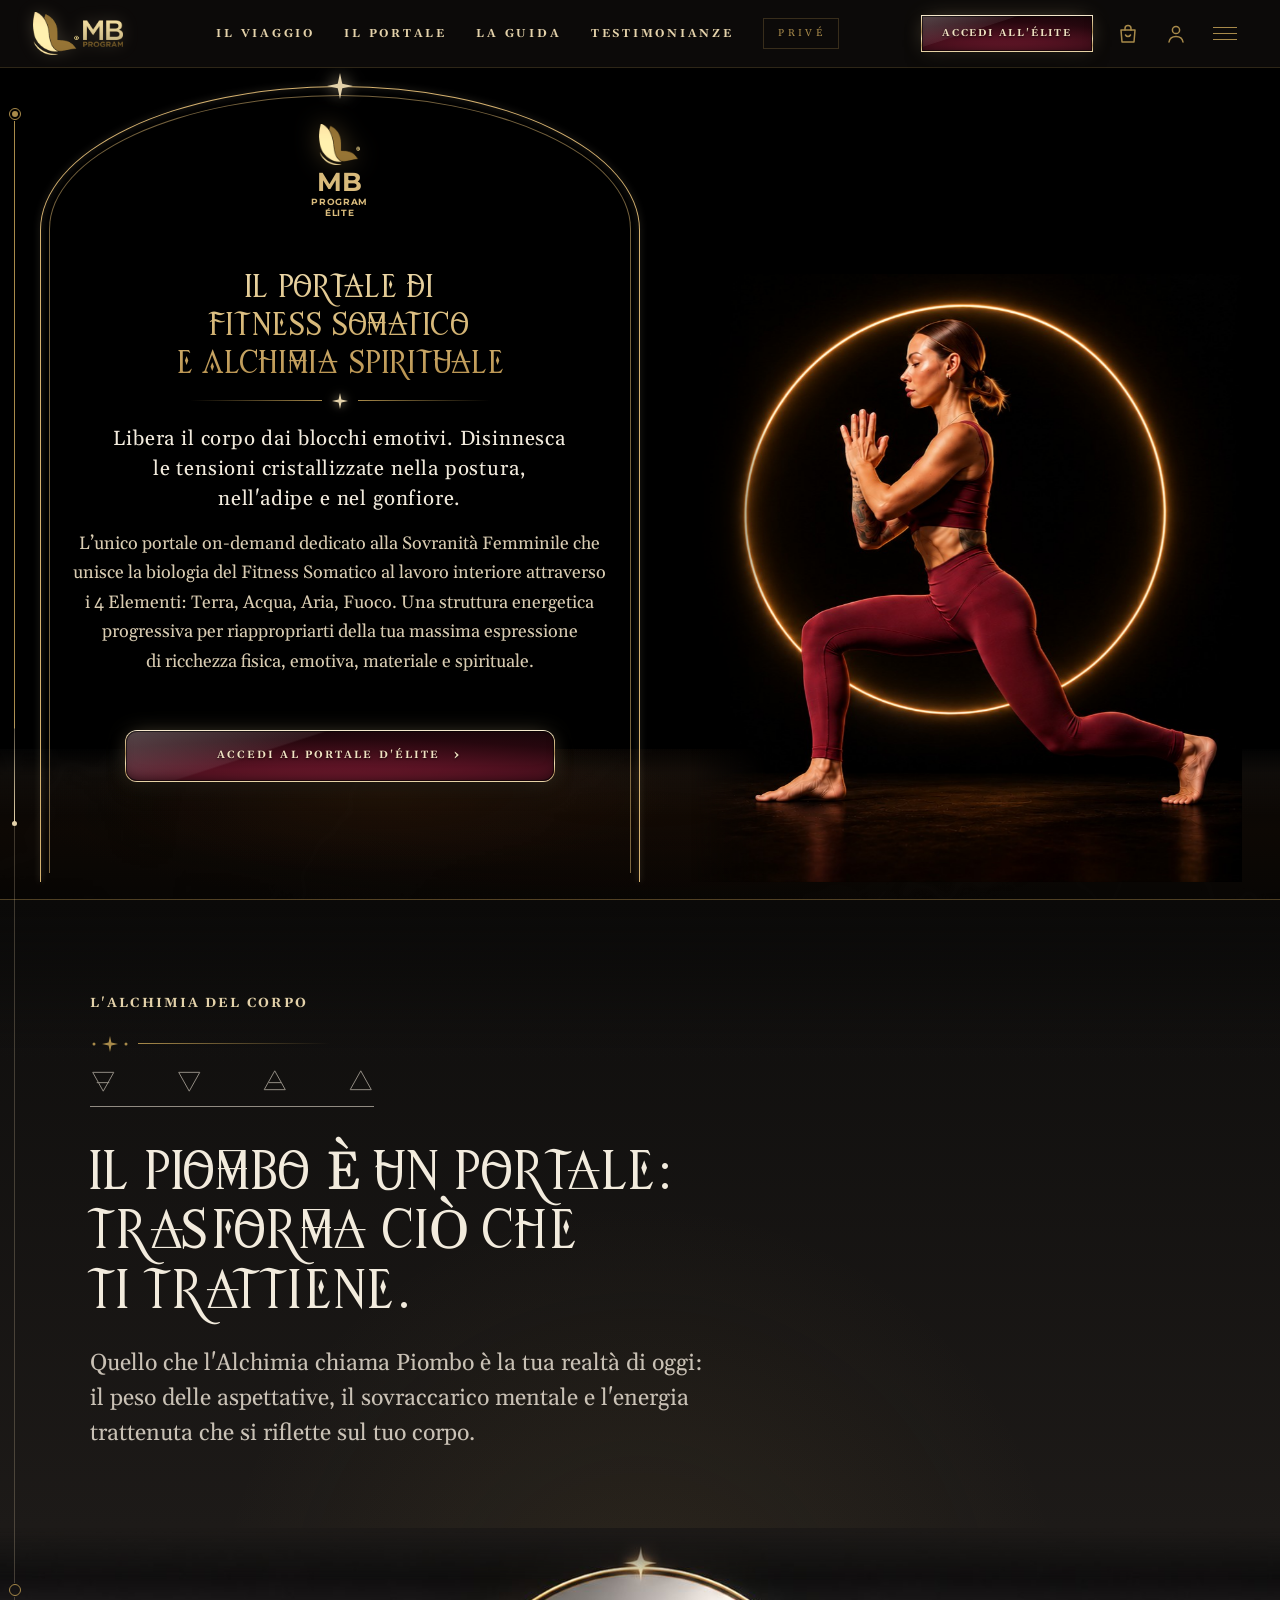
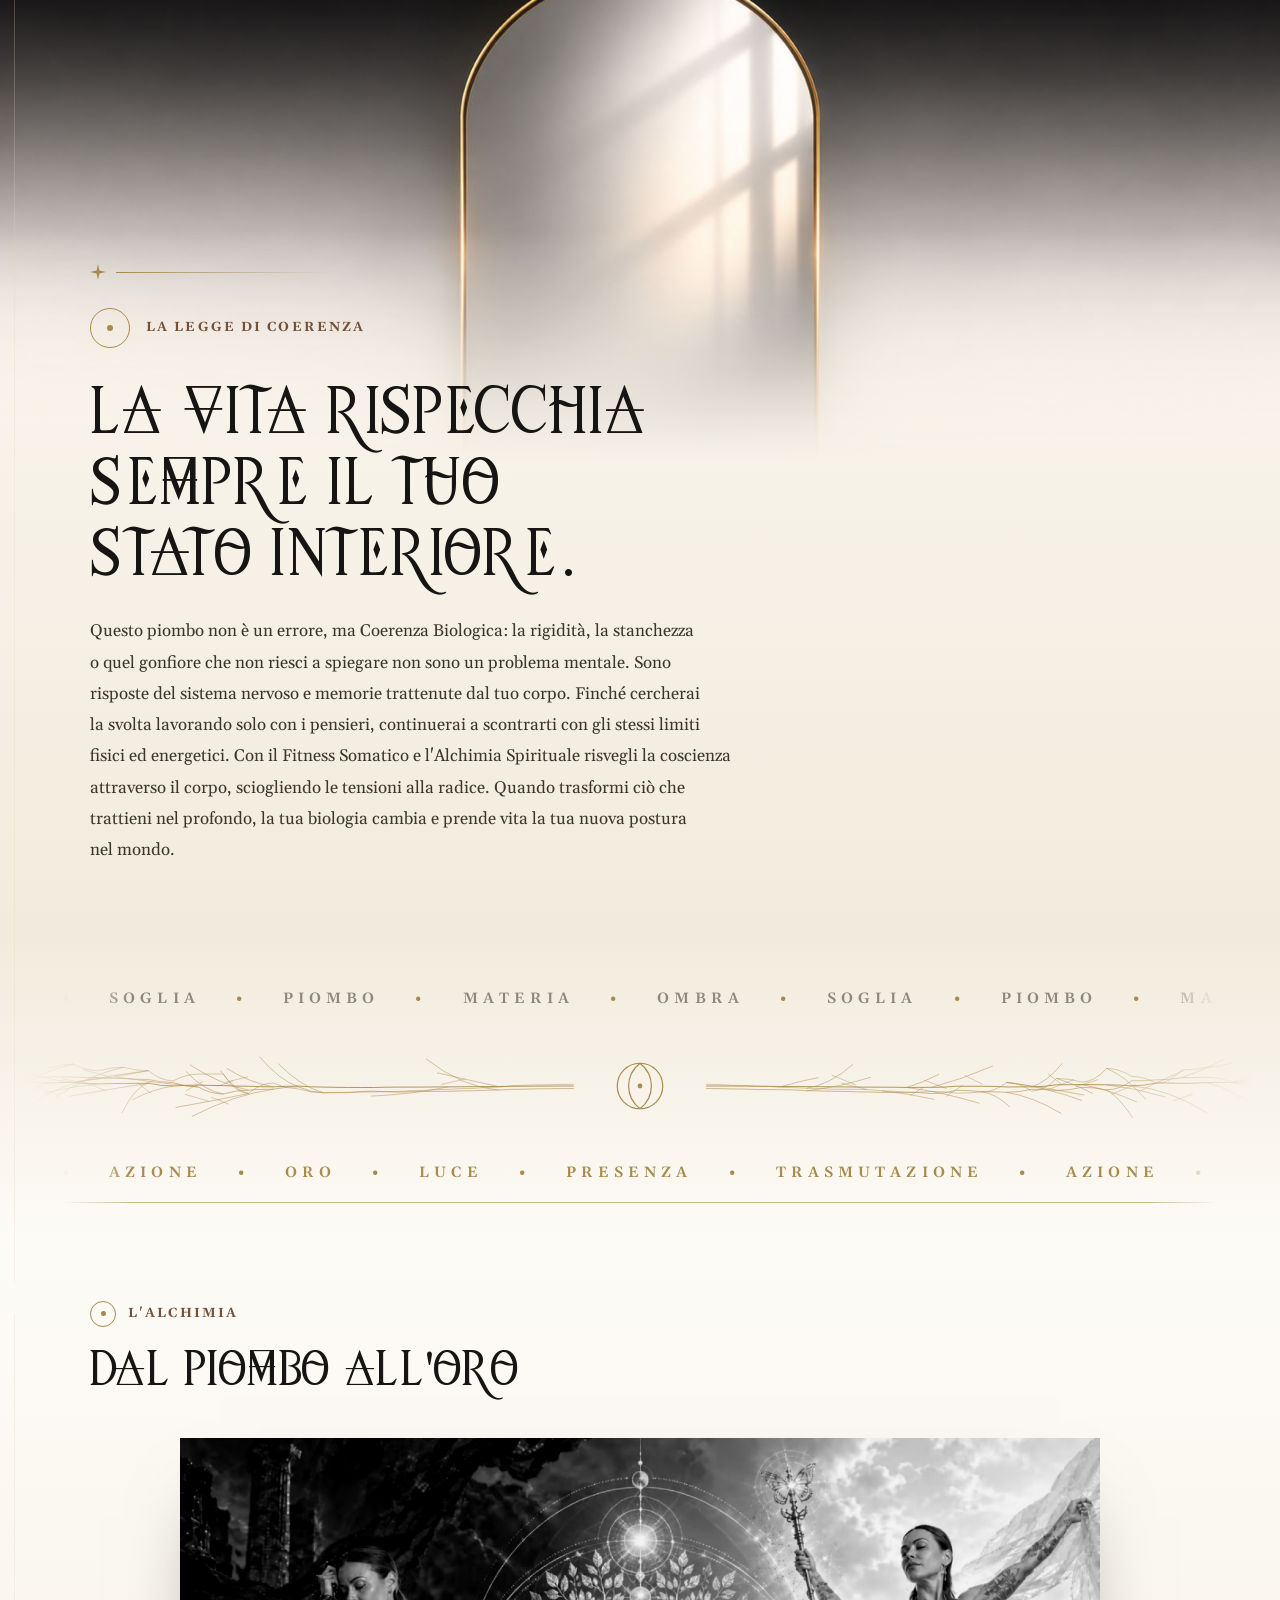
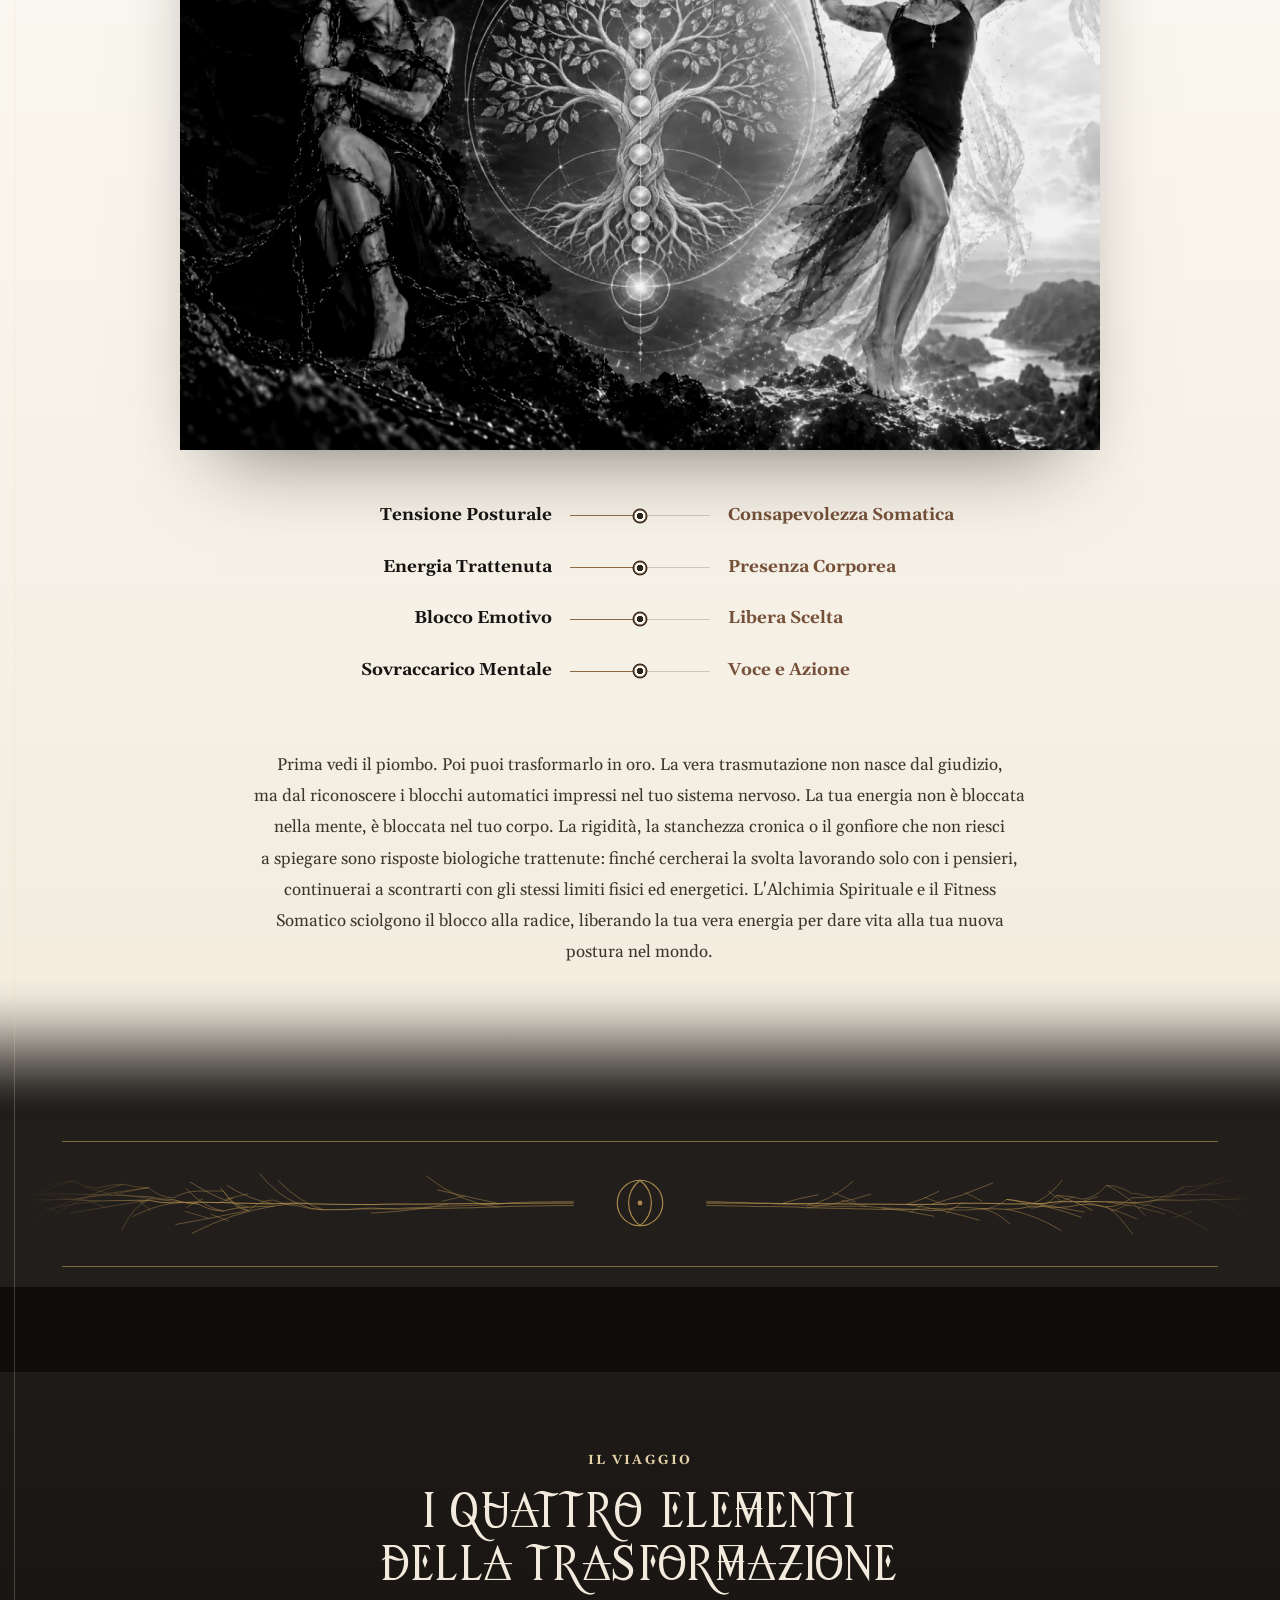
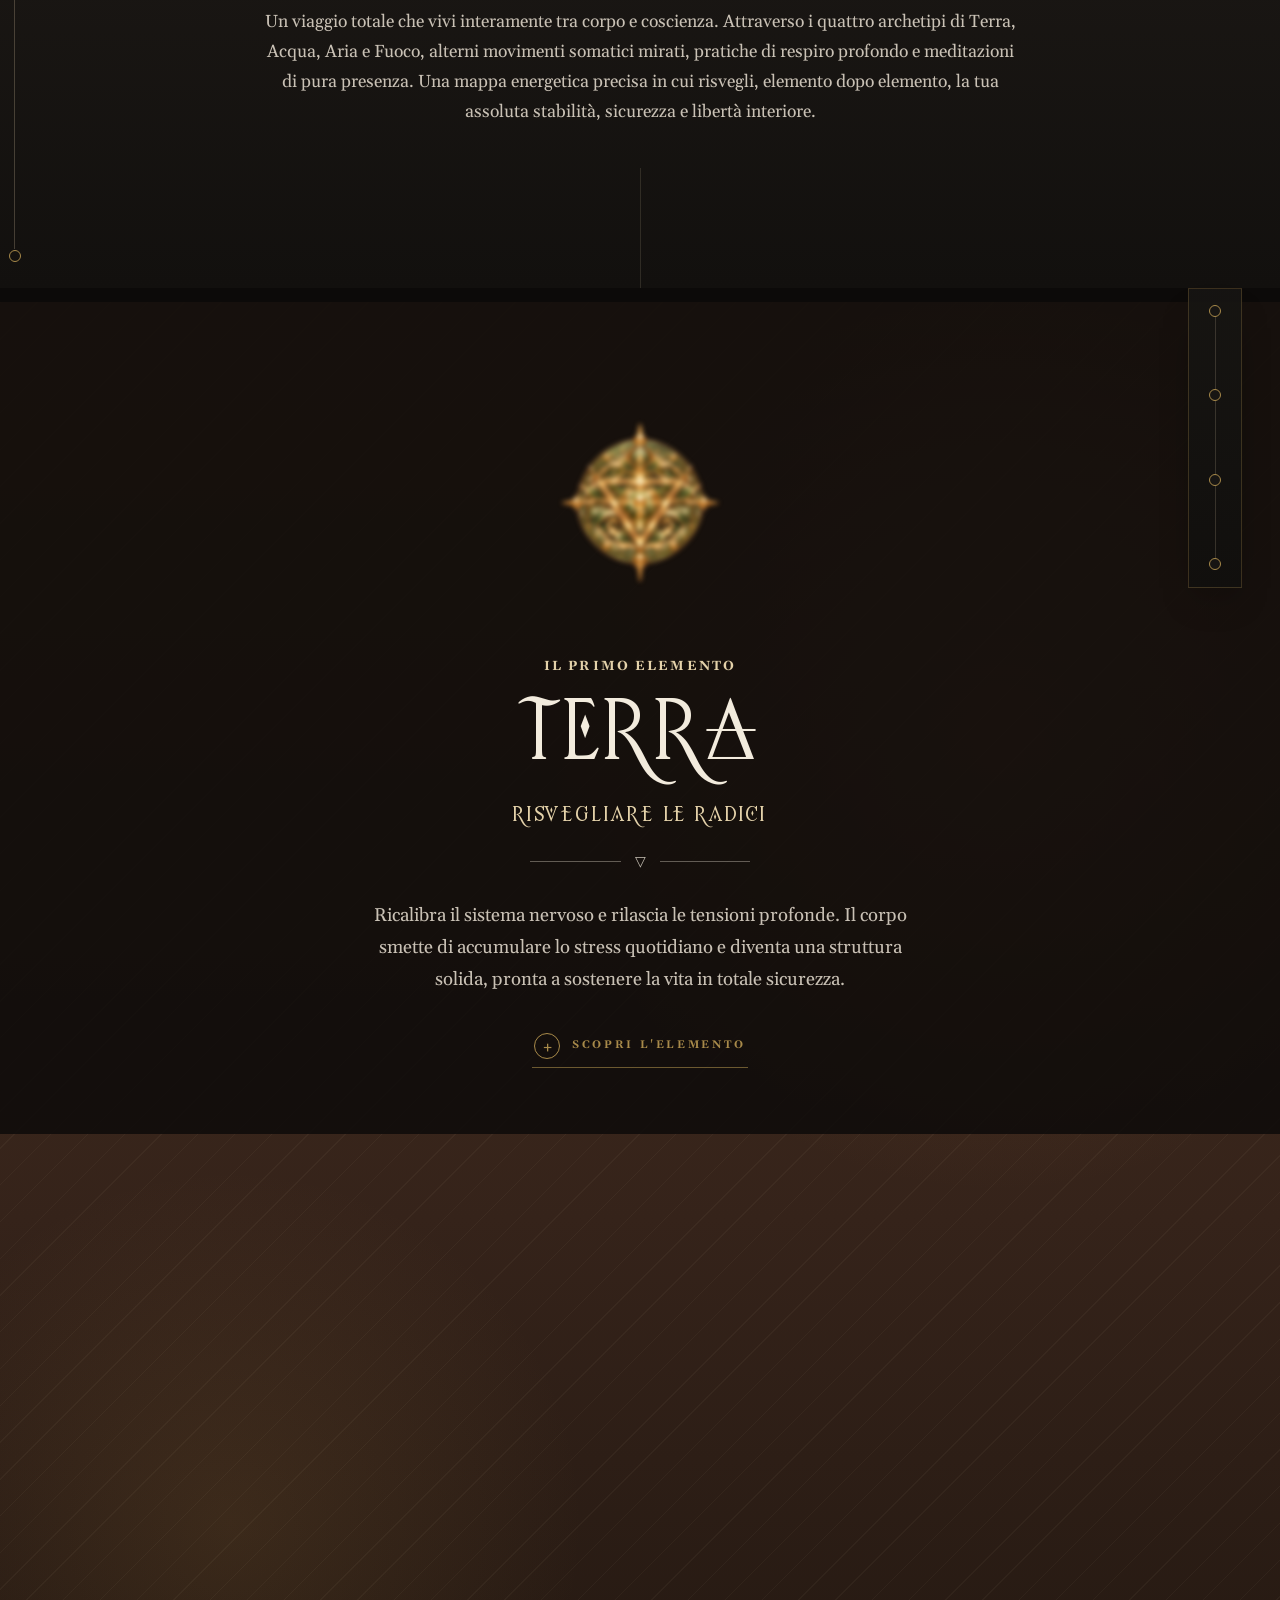
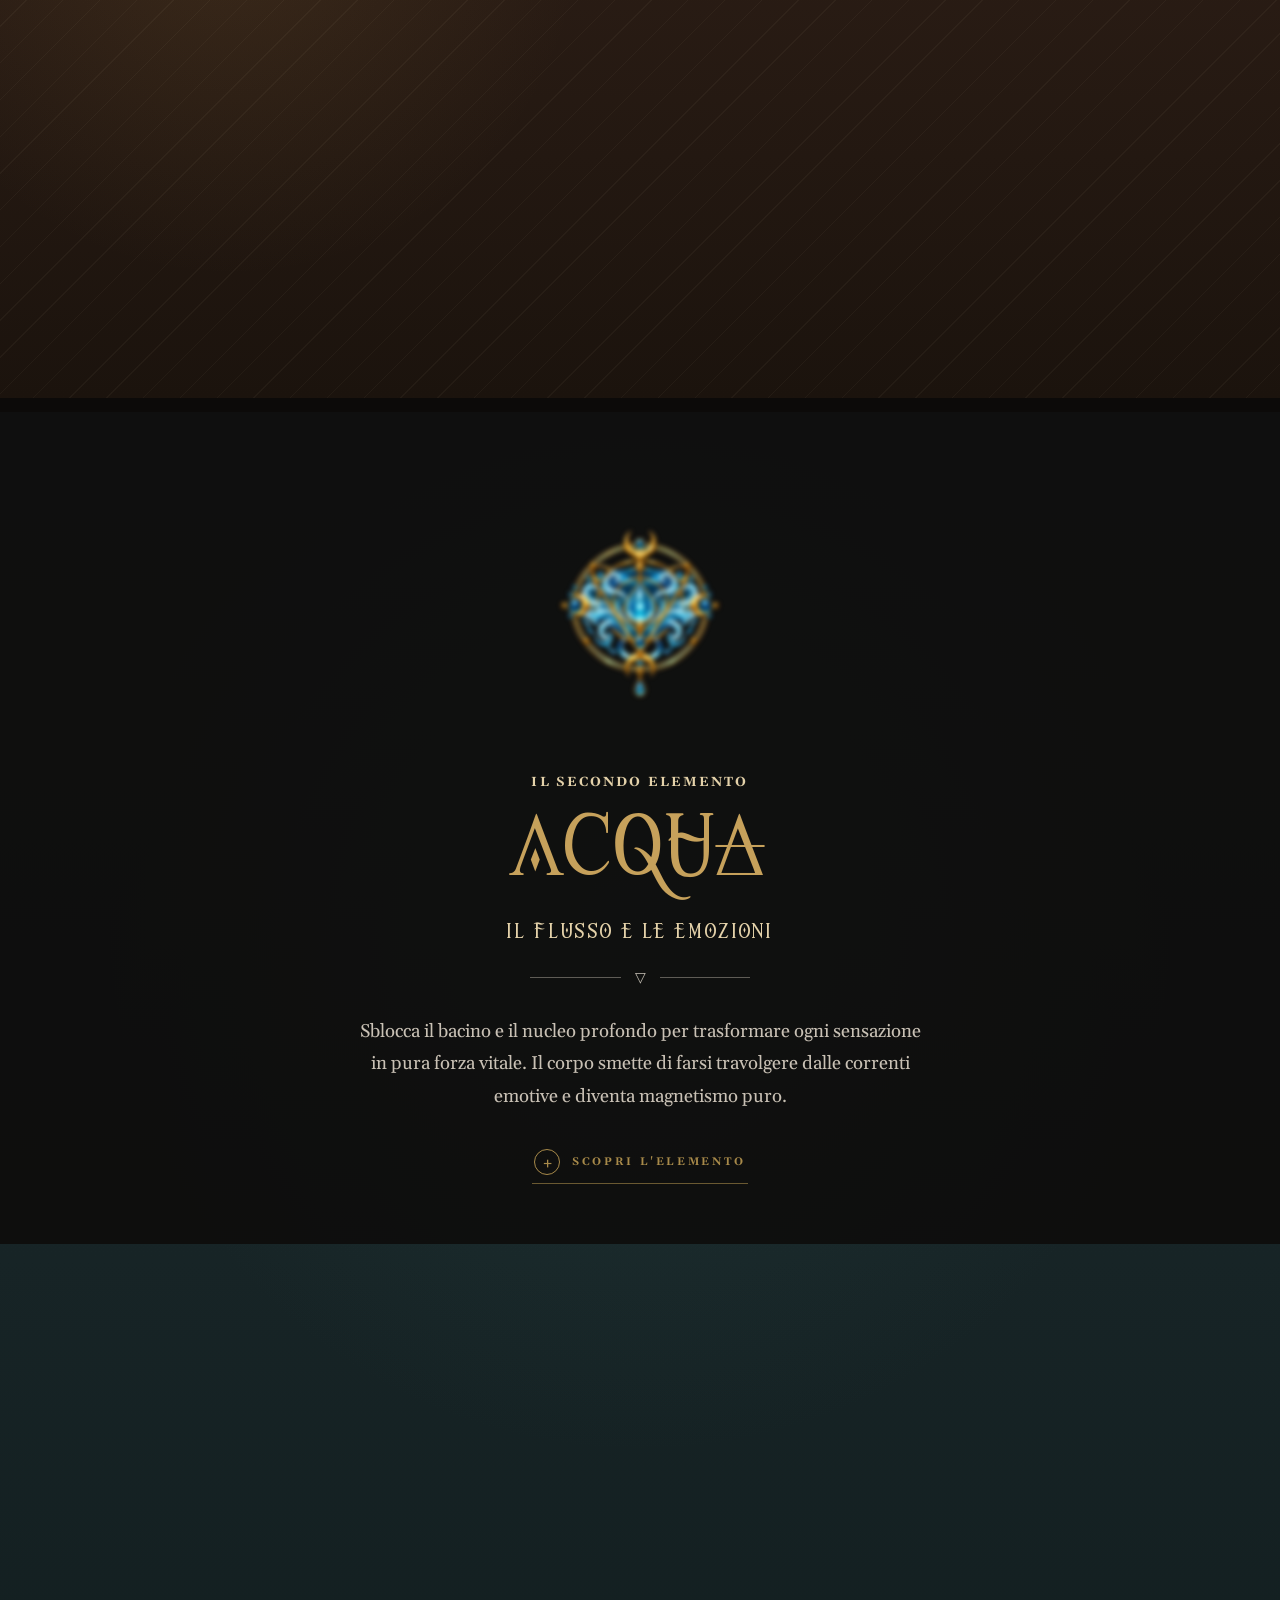
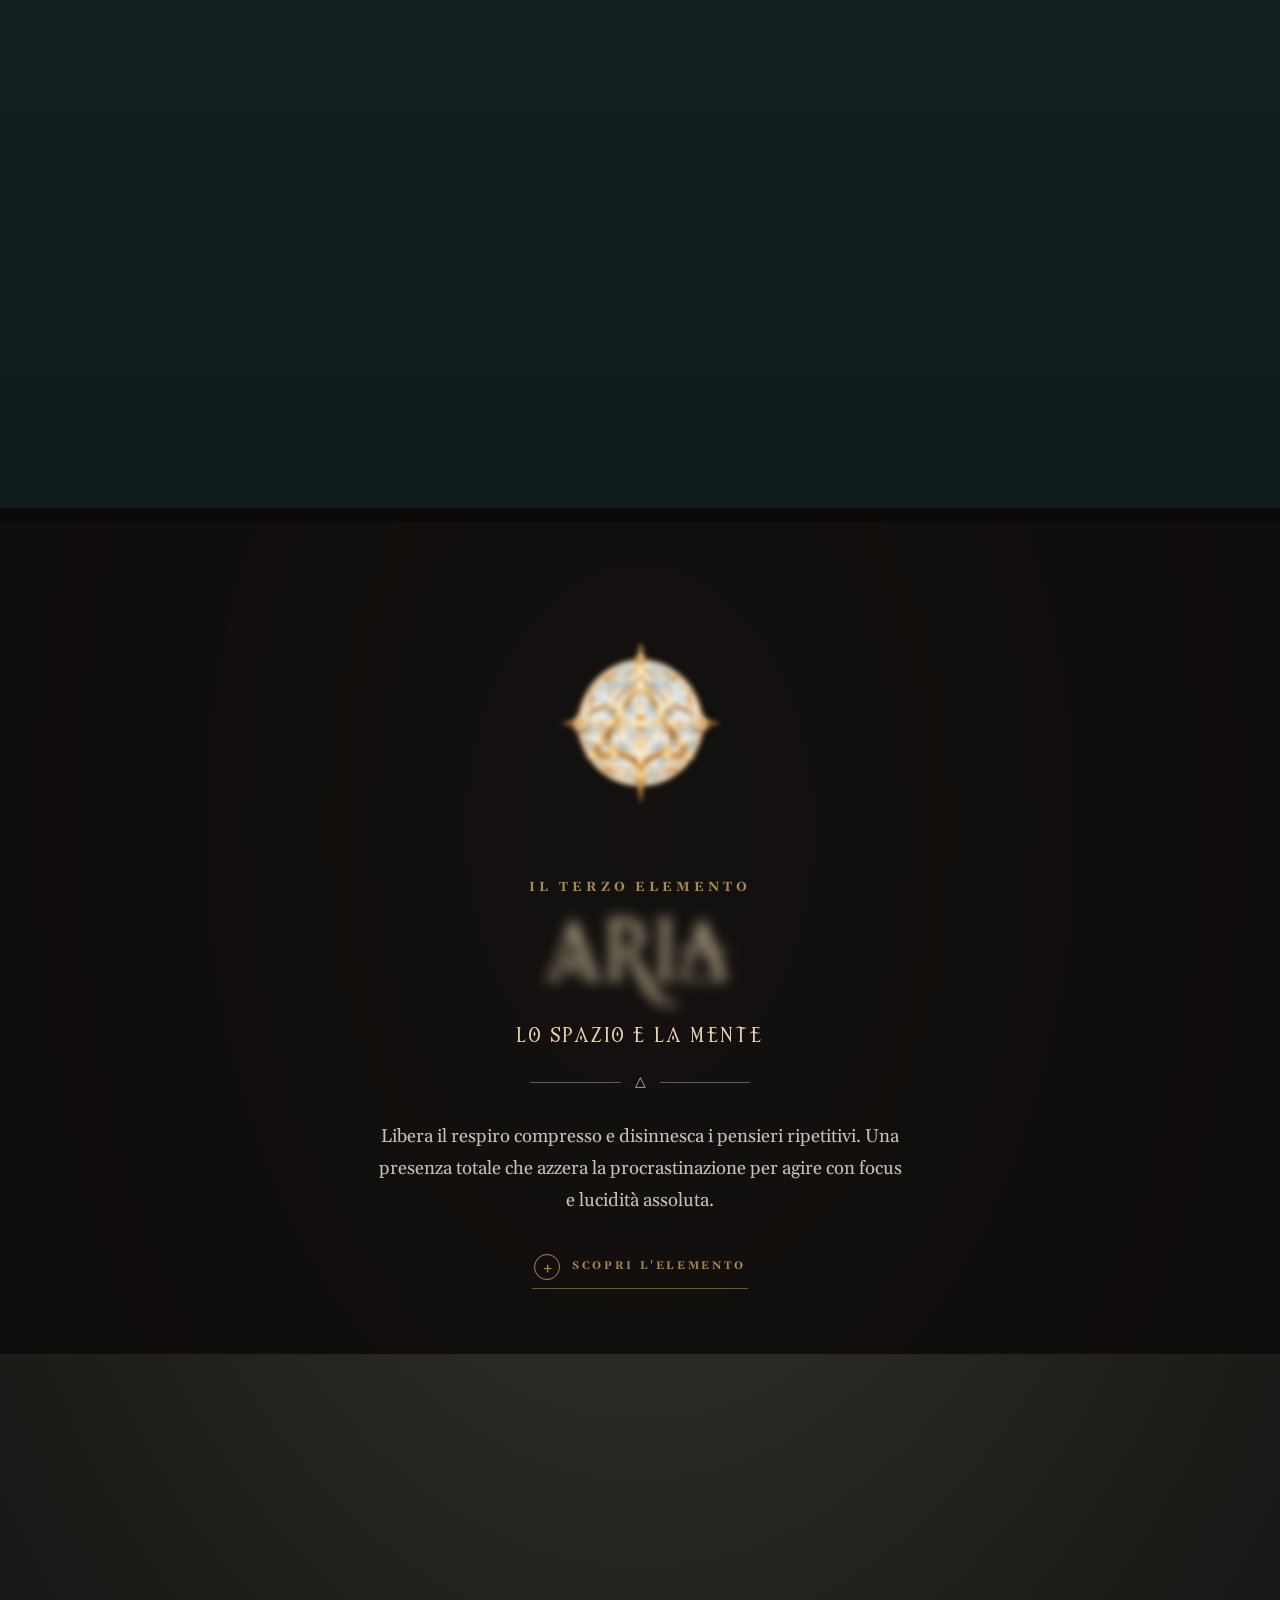
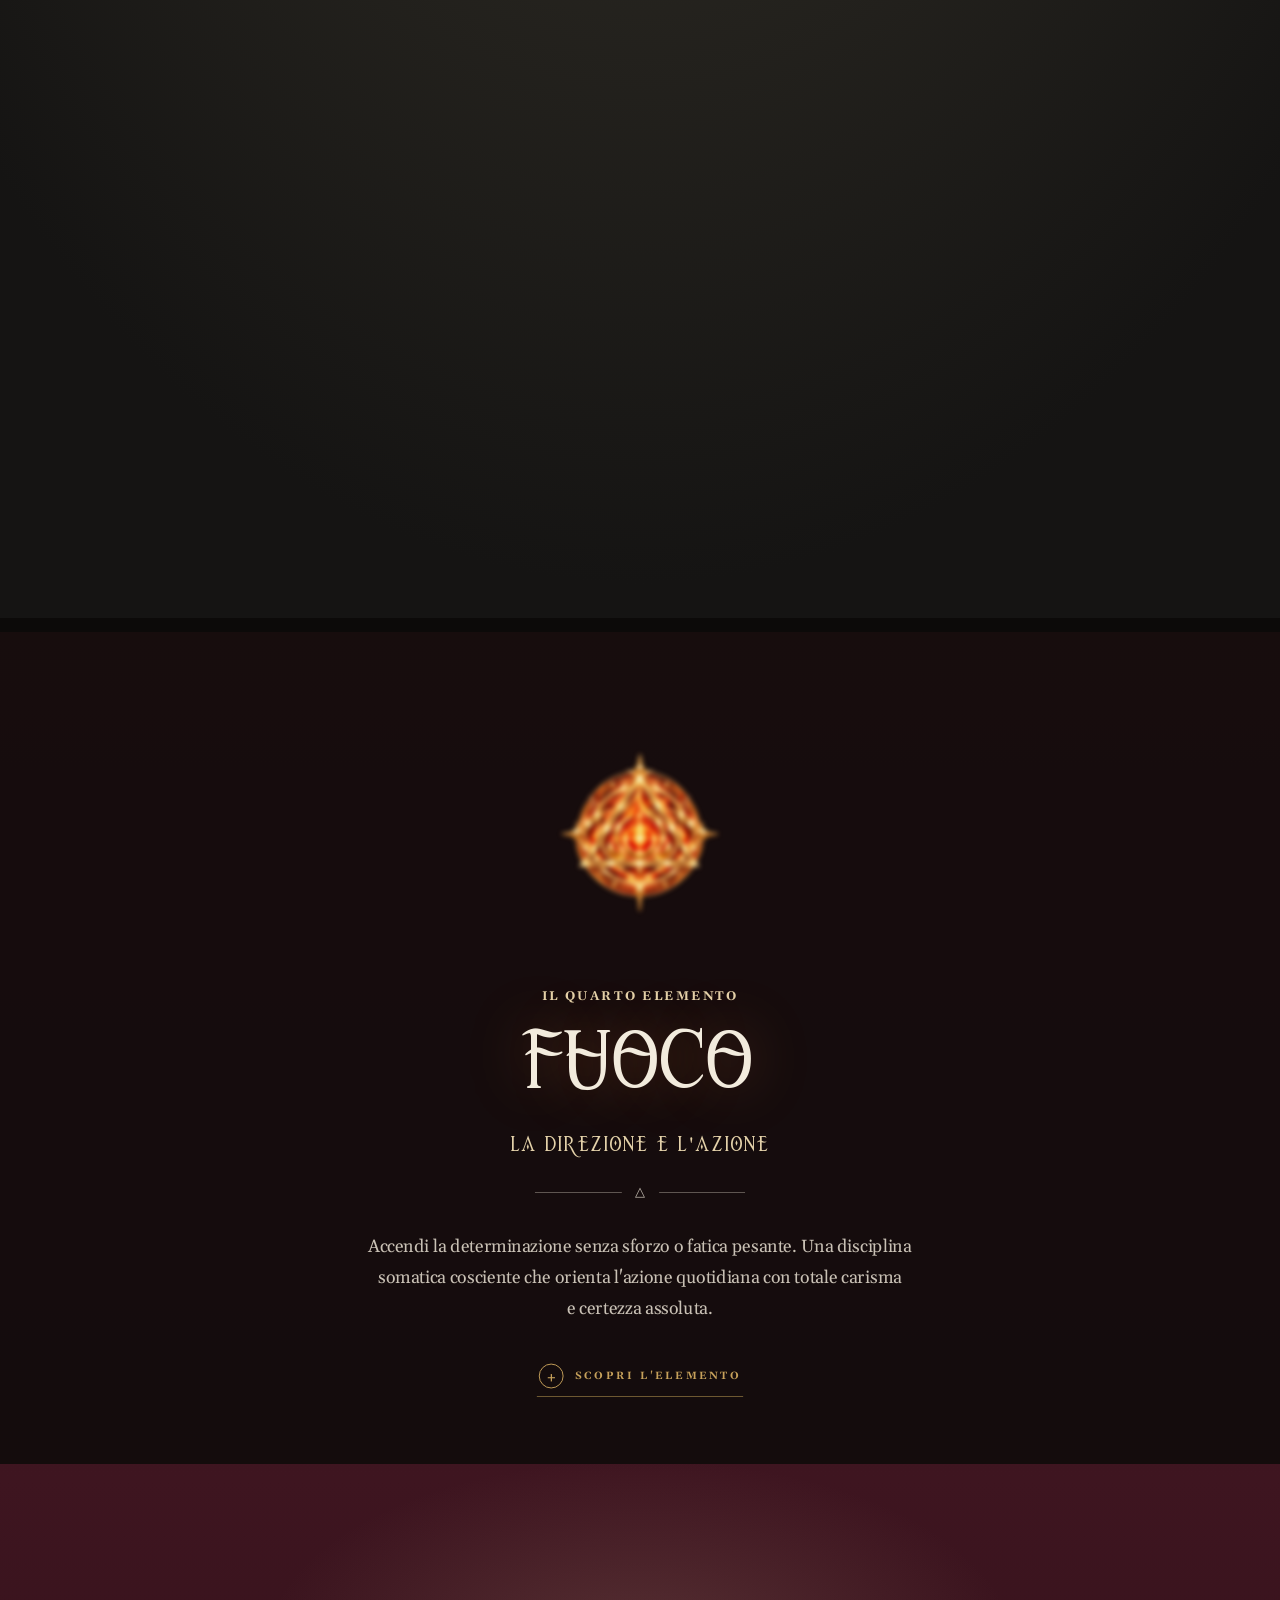
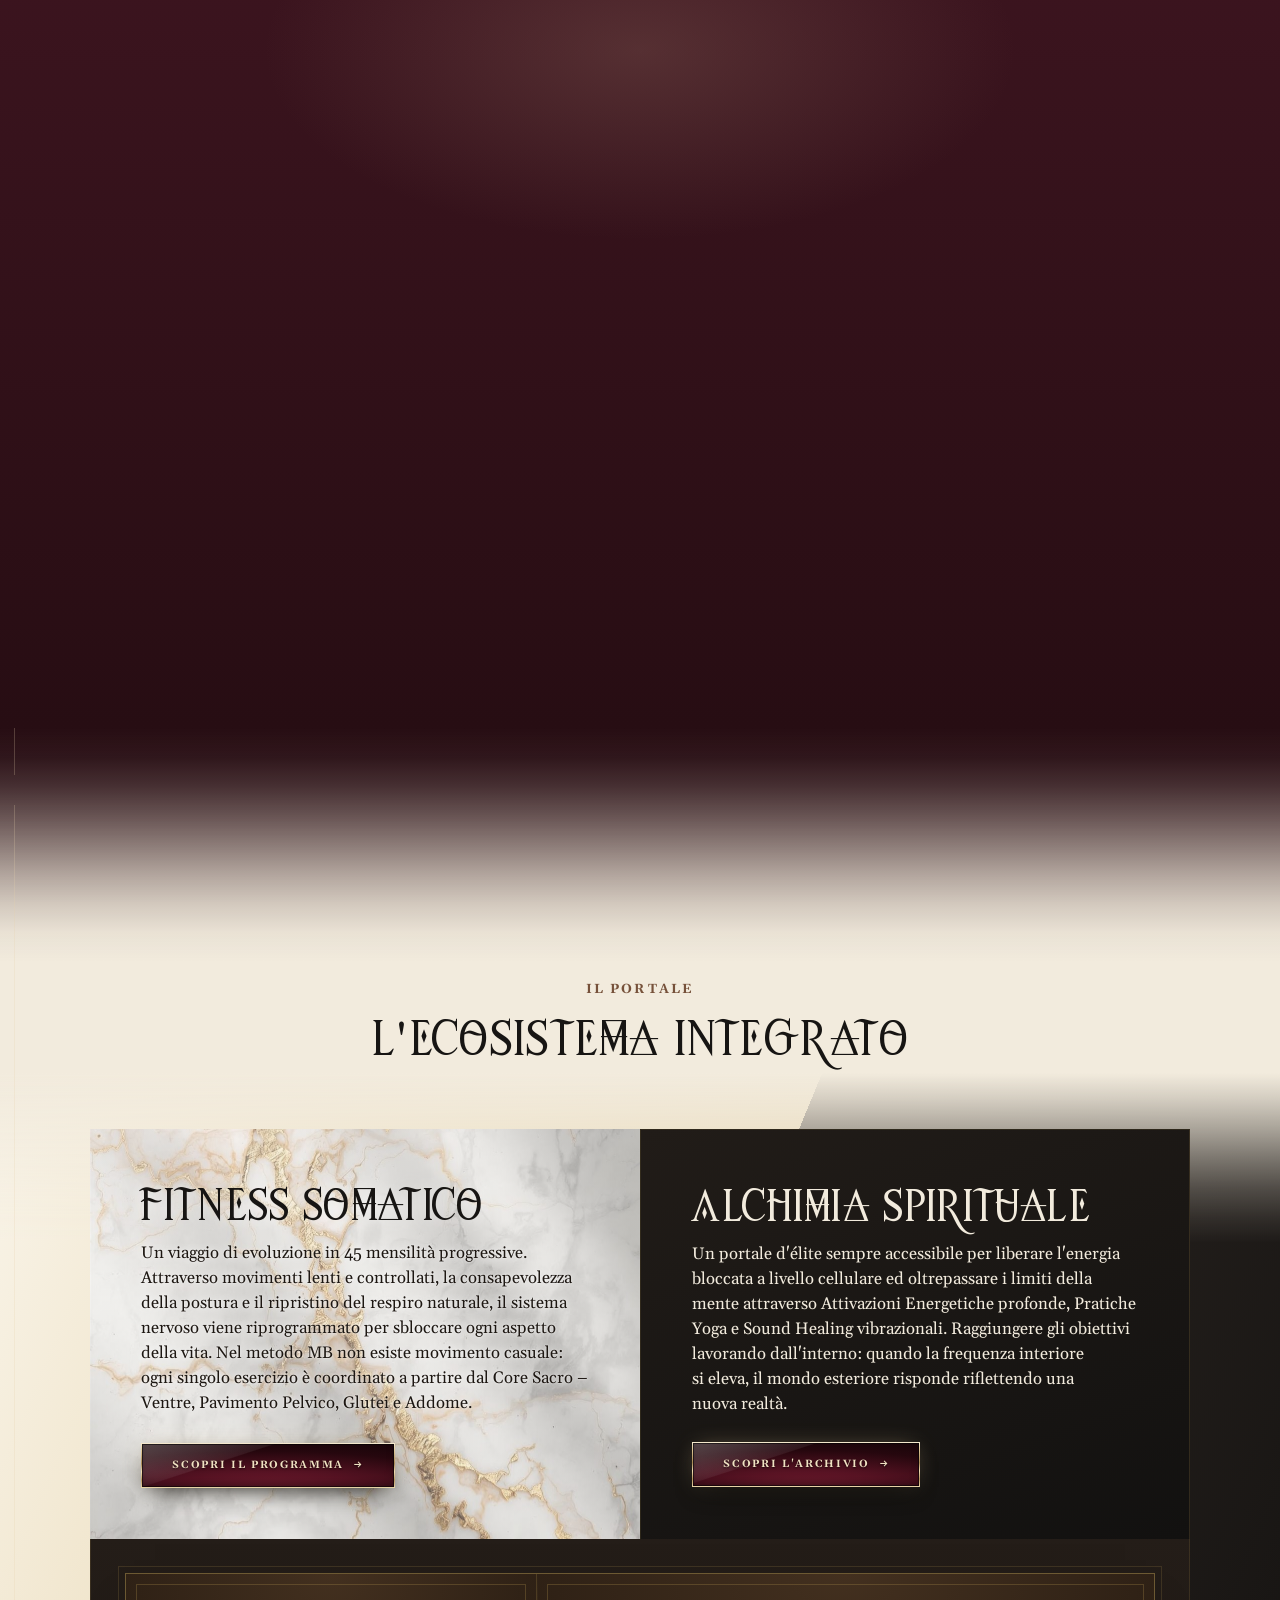
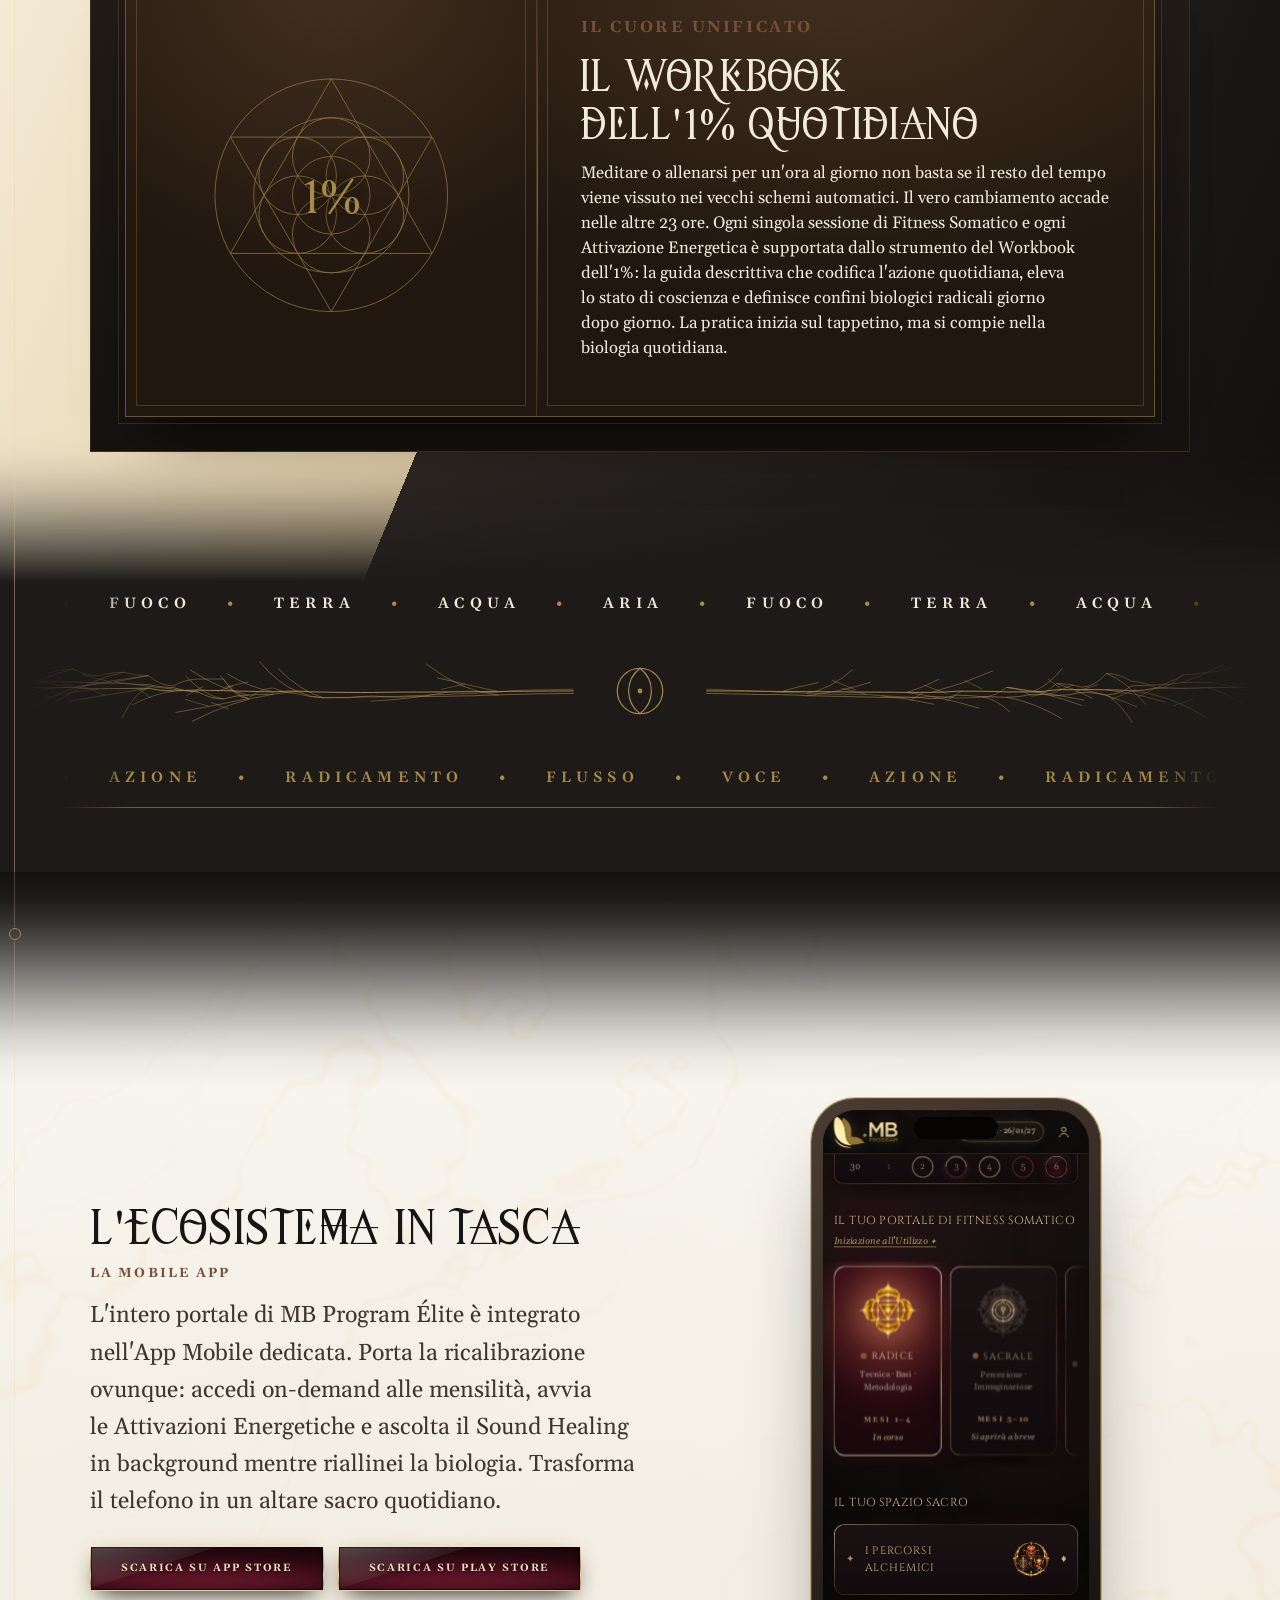
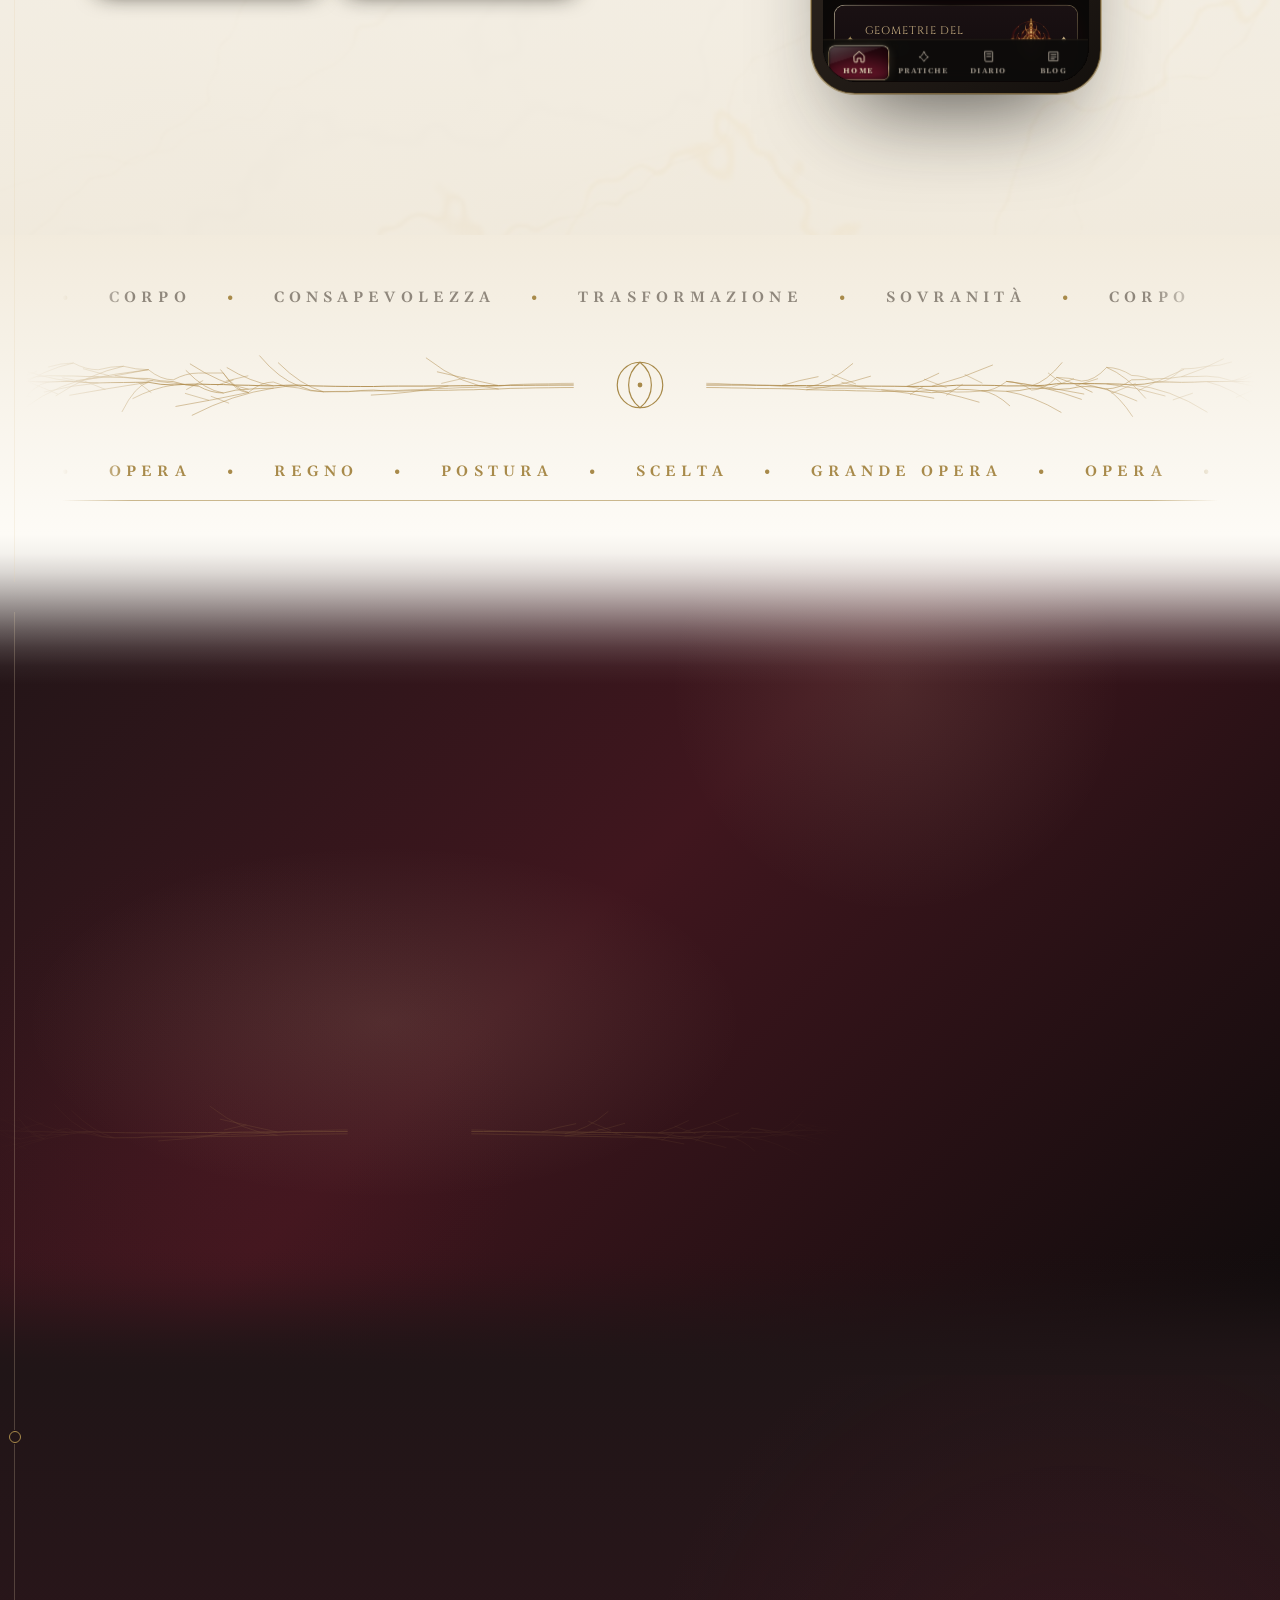
==== commit 0d05ba1a: "Lighter, longer fade into the dark beside the Il Portale cards As in the reference, the right side i" ====
--- a/index.html
+++ b/index.html
@@ -15,7 +15,7 @@
 <link rel="stylesheet" href="css/restyle.css?v=a8dec0ca">
 <link rel="stylesheet" href="css/alchimia.css?v=a5fa6e11">
 <link rel="stylesheet" href="css/ottobre.css?v=f985fadc">
-<link rel="stylesheet" href="css/novembre.css?v=20bc9095">
+<link rel="stylesheet" href="css/novembre.css?v=f9647555">
 </head>
 <body>
 <a class="skip" href="#contenuto">Vai al contenuto</a>
--- a/css/novembre.css
+++ b/css/novembre.css
@@ -128,7 +128,7 @@
   linear-gradient(0deg,rgb(29 26 24) 0,rgb(29 26 24) 290px,rgb(29 26 24/.81) 308px,rgb(29 26 24/.63) 326px,rgb(29 26 24/.463) 345px,rgb(29 26 24/.314) 363px,rgb(29 26 24/.184) 381px,rgb(29 26 24/.086) 400px,rgb(29 26 24/.024) 418px,rgb(29 26 24/0) 436px),
   /* diagonale a 121° (quasi quella del riferimento): sopra il titolo tutto crema, il buio parte accanto alle card */
   /* sopra le card il buio si scioglie nel crema (sfumatura avorio come nel riferimento) */
-  linear-gradient(180deg,rgb(242 235 221) 0,rgb(242 235 221) 270px,rgb(242 235 221/.8) 305px,rgb(242 235 221/.5) 340px,rgb(242 235 221/.22) 375px,rgb(242 235 221/.05) 398px,rgb(242 235 221/0) 410px),
+  linear-gradient(180deg,rgb(242 235 221) 0,rgb(242 235 221) 345px,rgb(242 235 221/.86) 370px,rgb(242 235 221/.66) 400px,rgb(242 235 221/.44) 430px,rgb(242 235 221/.24) 460px,rgb(242 235 221/.09) 490px,rgb(242 235 221/0) 515px),
   linear-gradient(112.5deg,#fdfbf6 0,#efe3c8 26%,#e4d2aa 48.2%,#2d2723 48.2%,#0e0d0c 100%)!important}
 /* la diagonale passa dietro le card, dall'alto a destra fino in basso a sinistra (come nel sito di riferimento) */
 @media (max-width:700px){.ecosistema{background:var(--join-in),linear-gradient(0deg,rgb(29 26 24) 0,rgb(29 26 24/0) 150px),linear-gradient(160deg,#fdfbf6 0,#e4d2aa 82%,#2d2723 82%,#0e0d0c 100%)!important}}
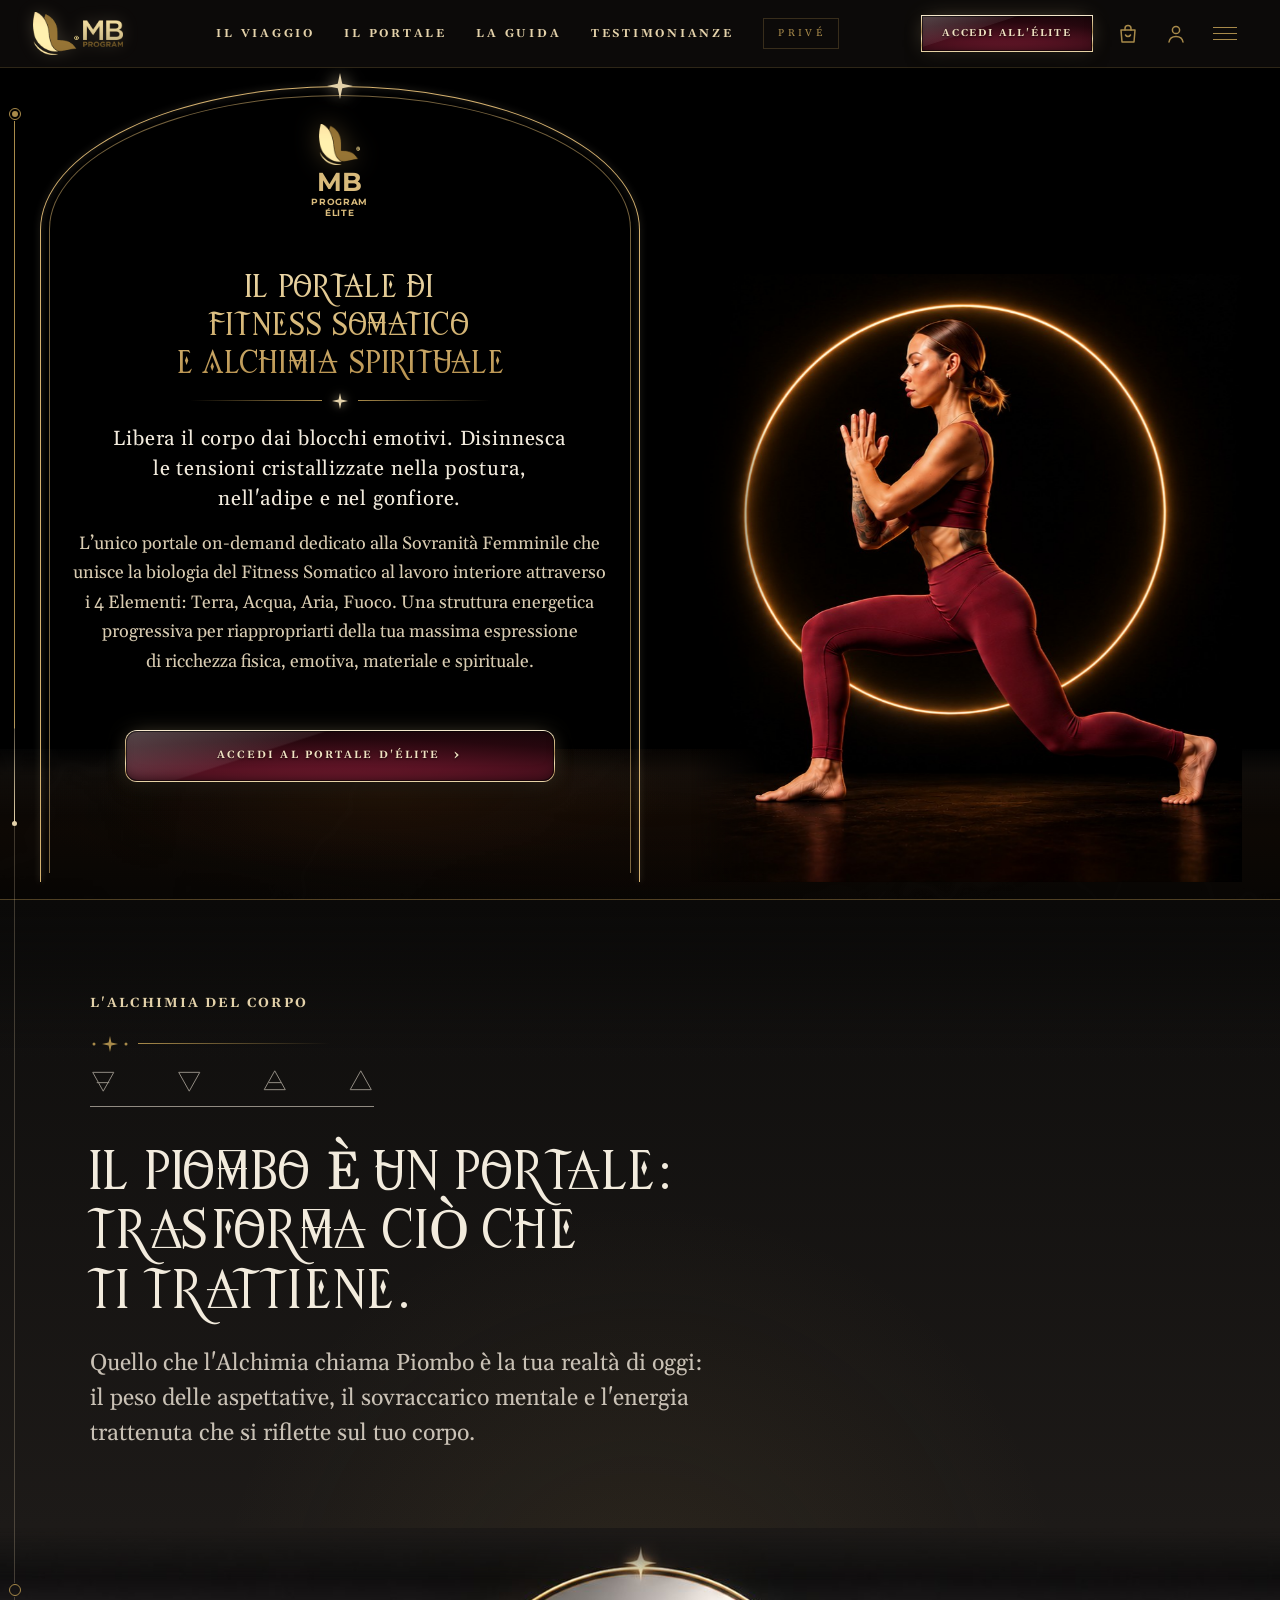
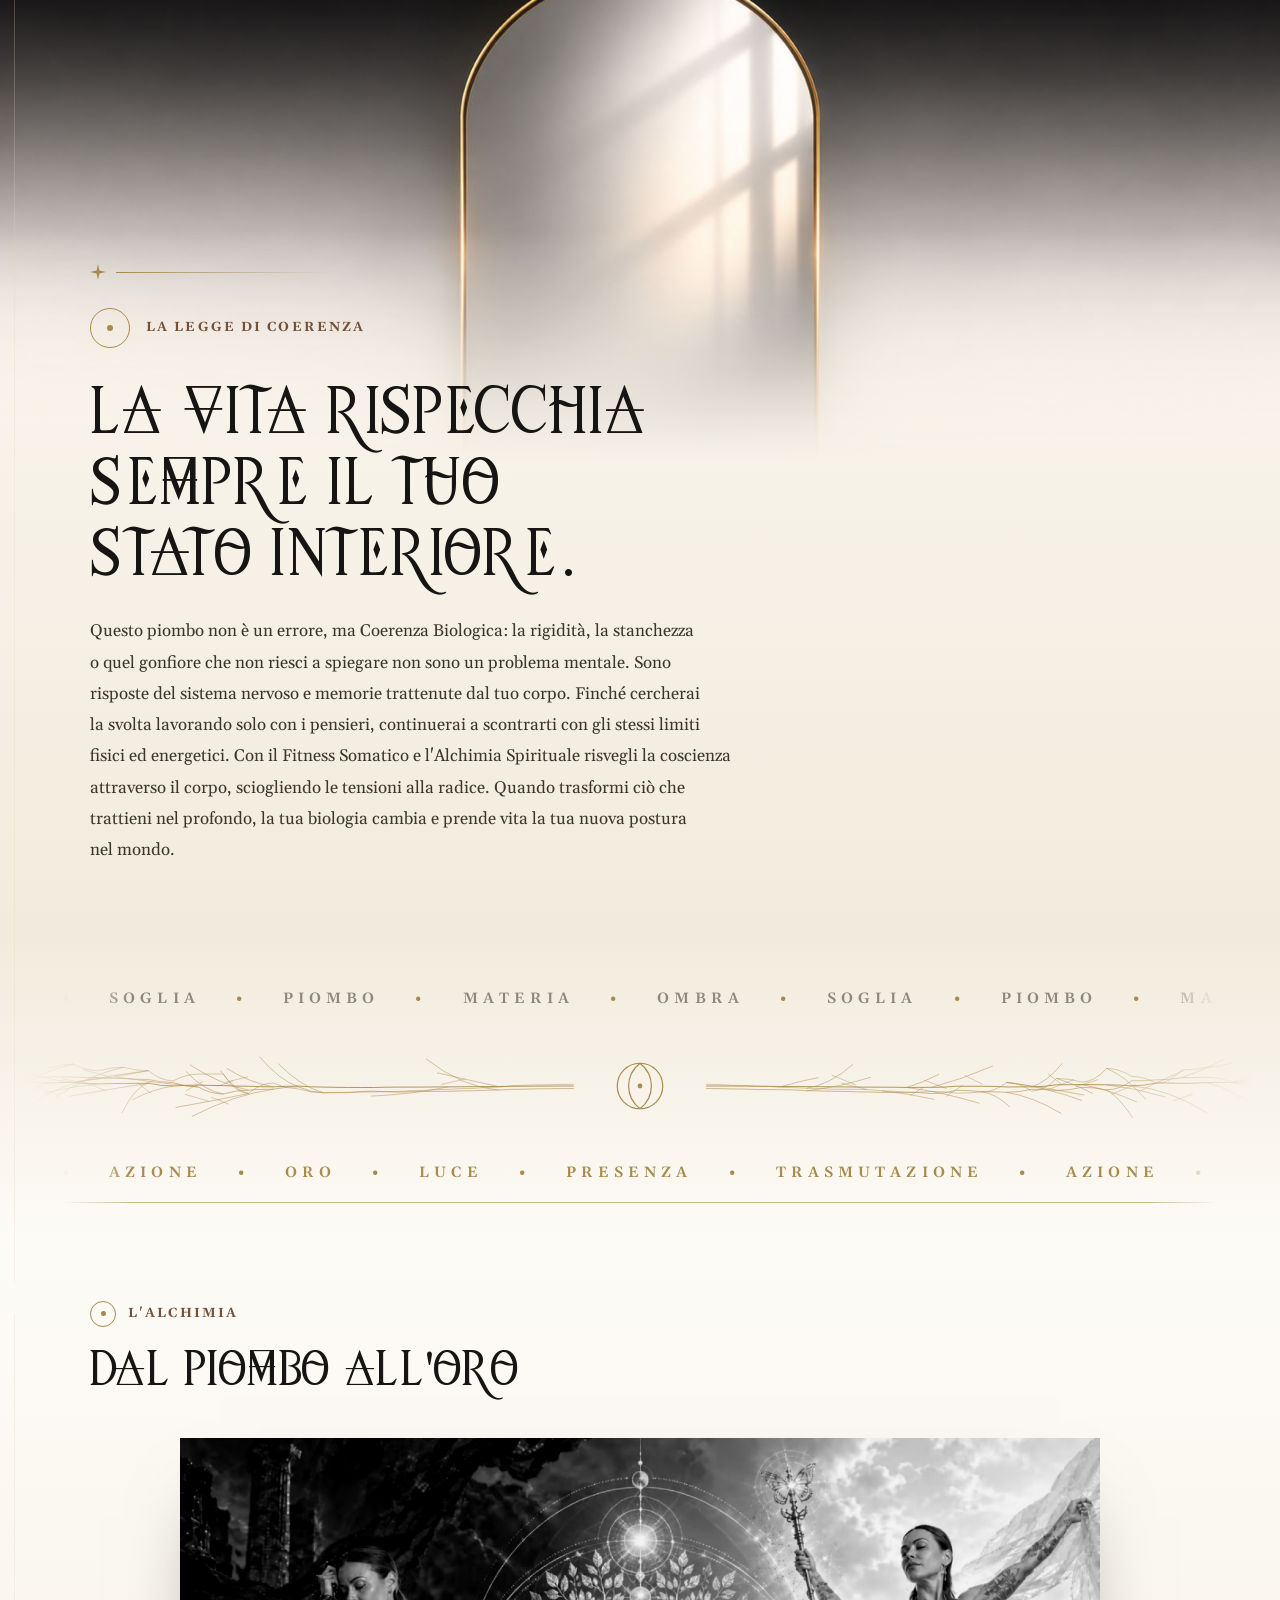
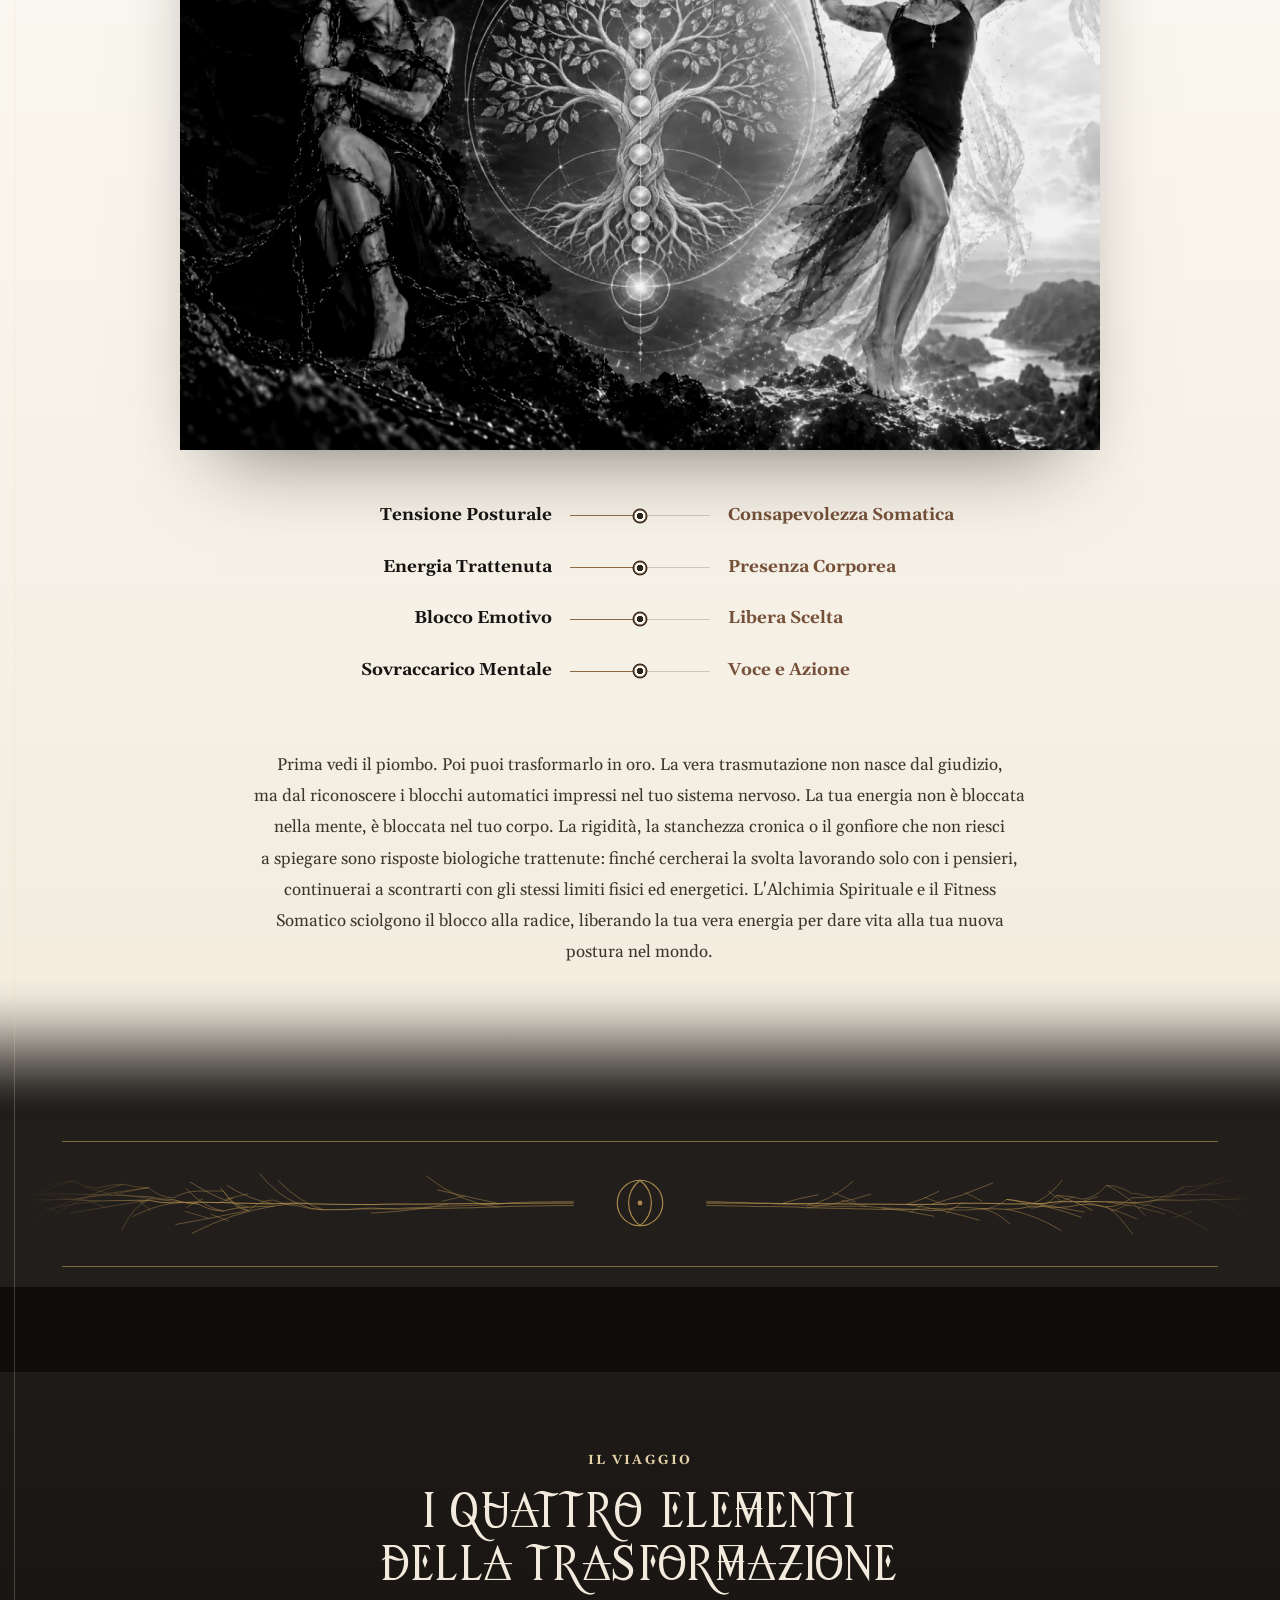
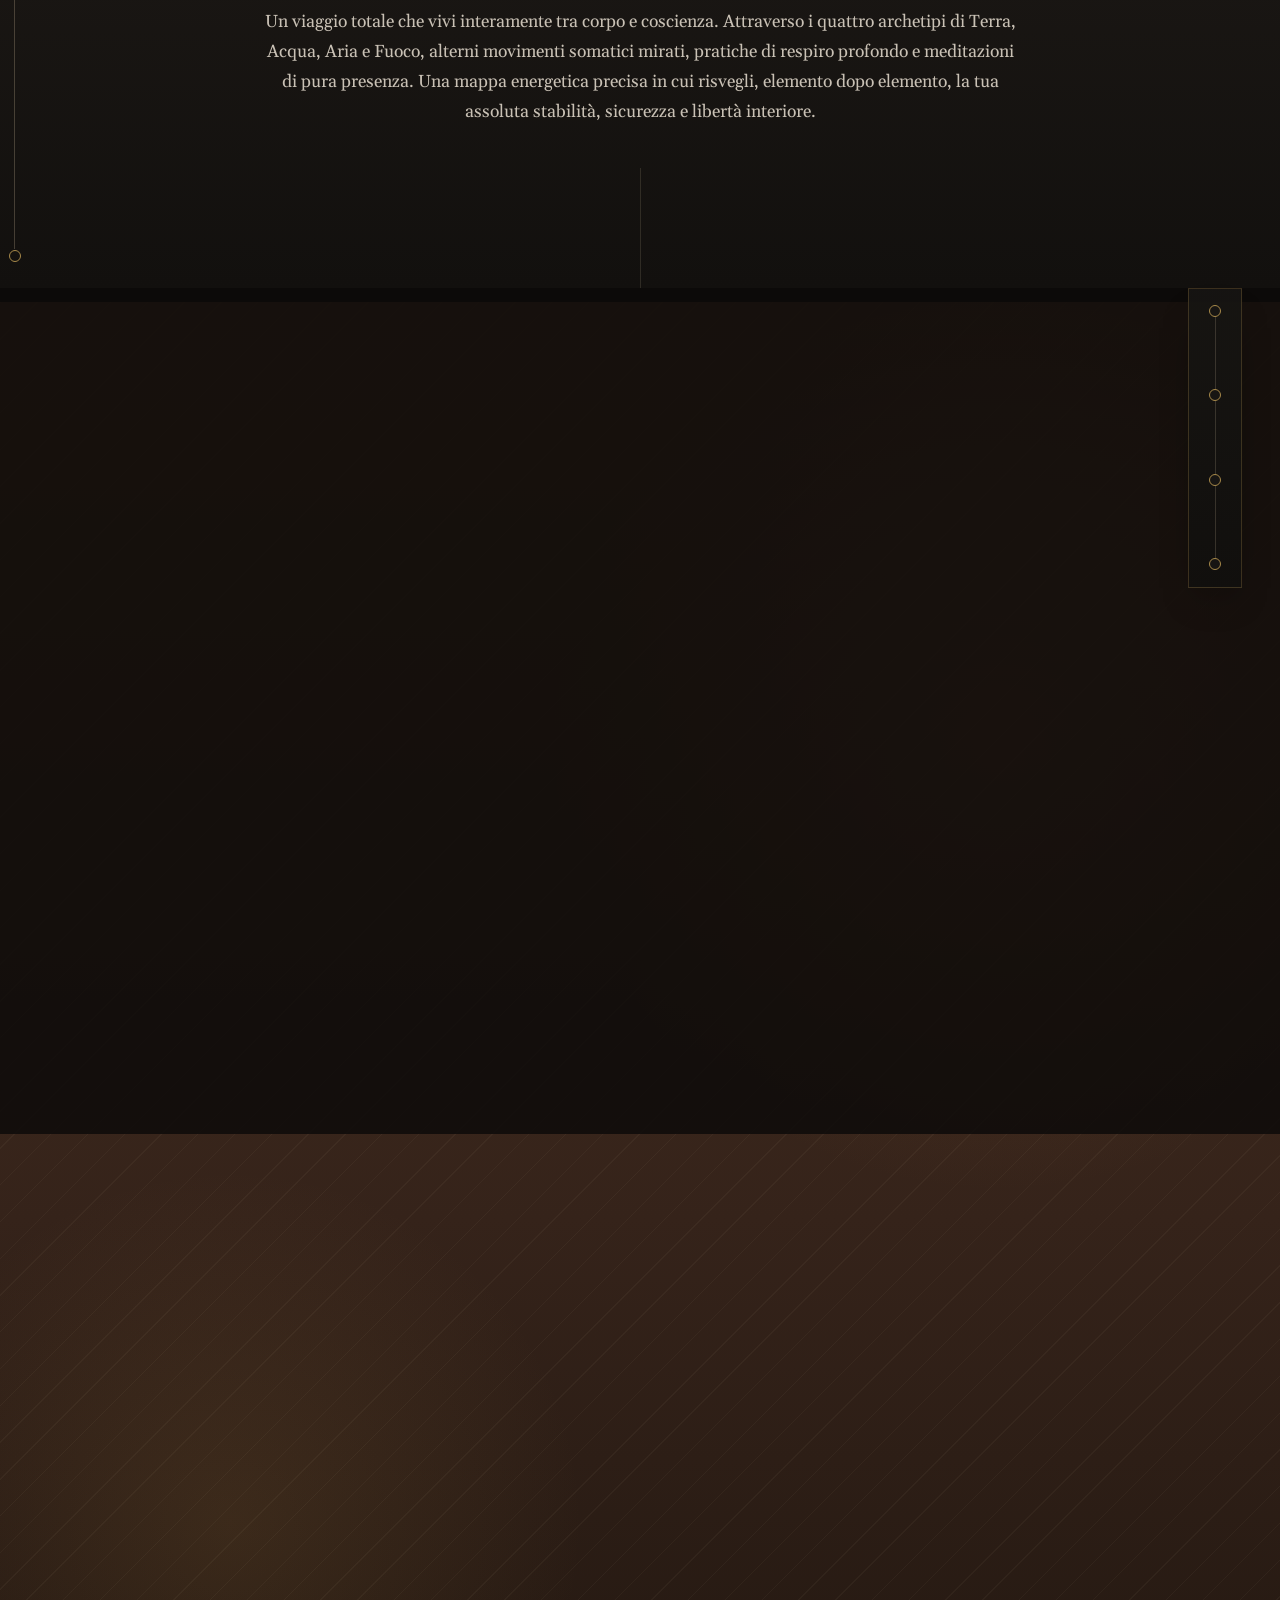
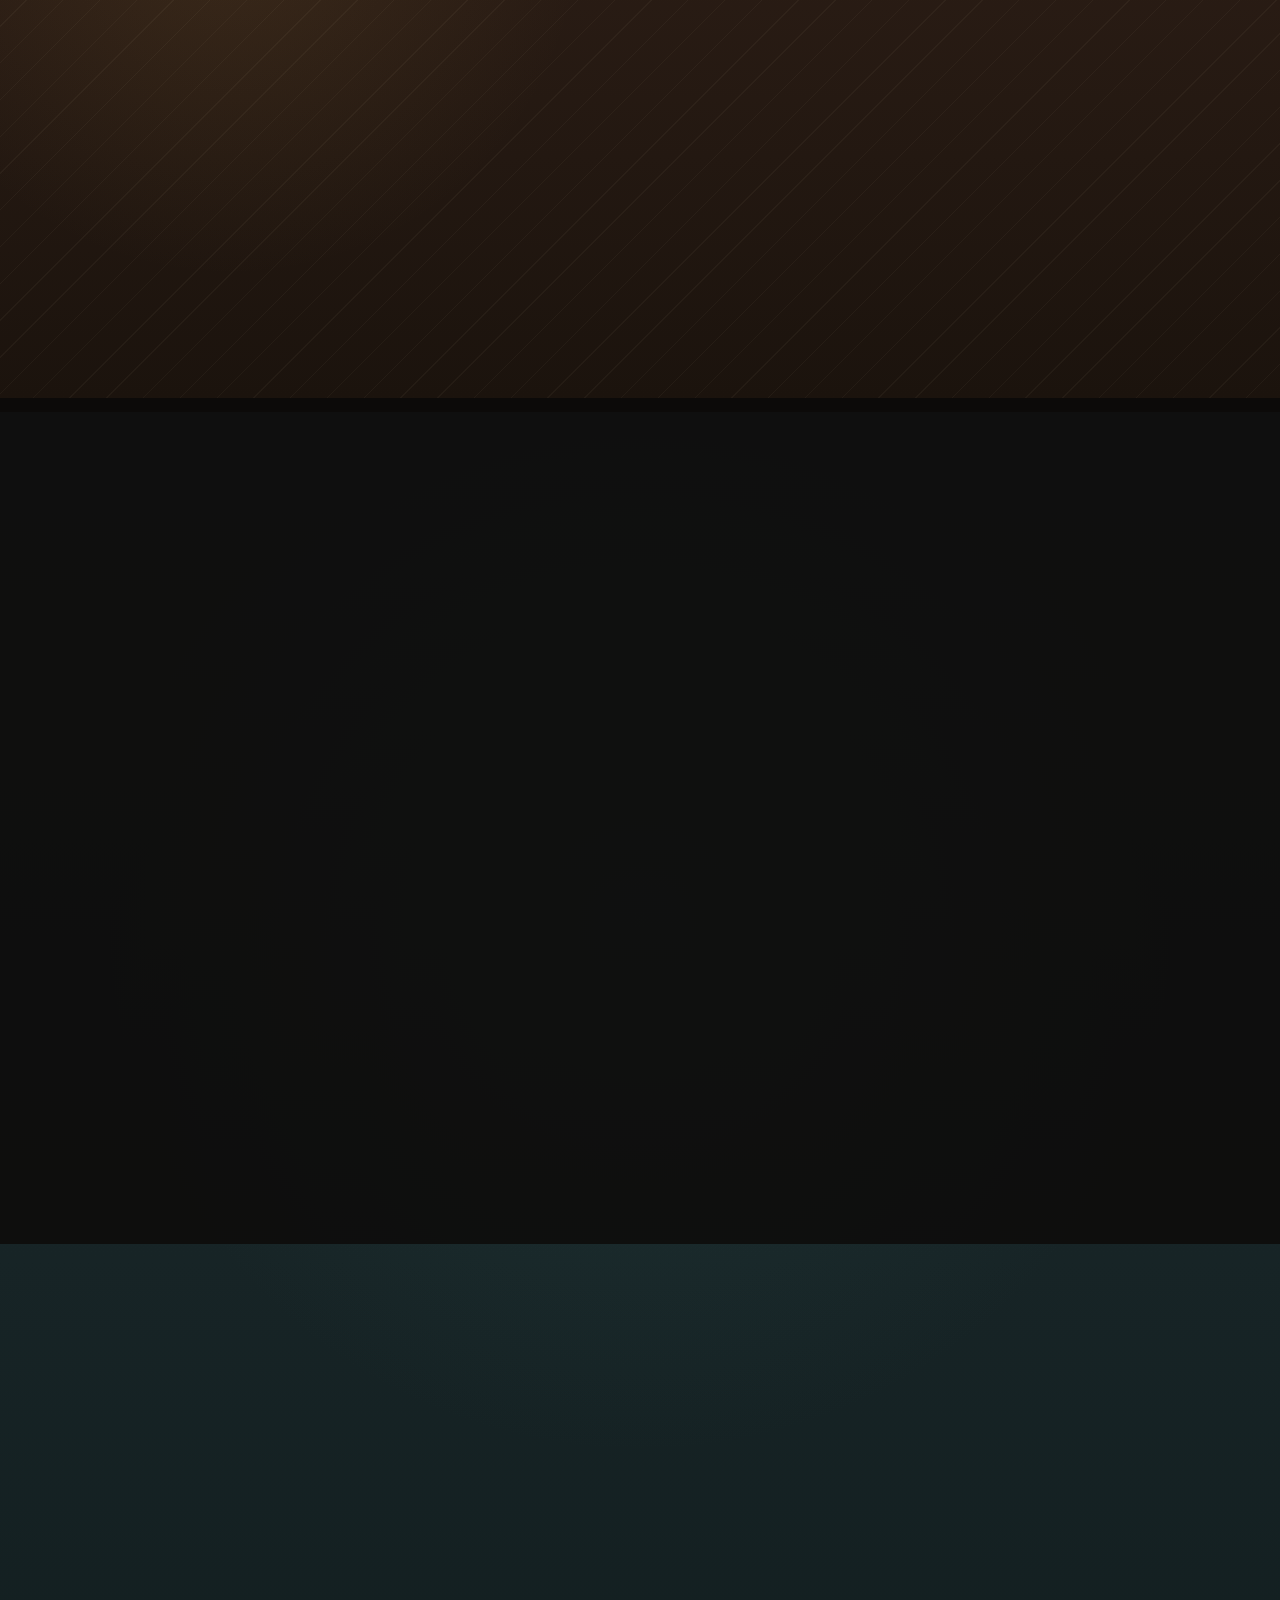
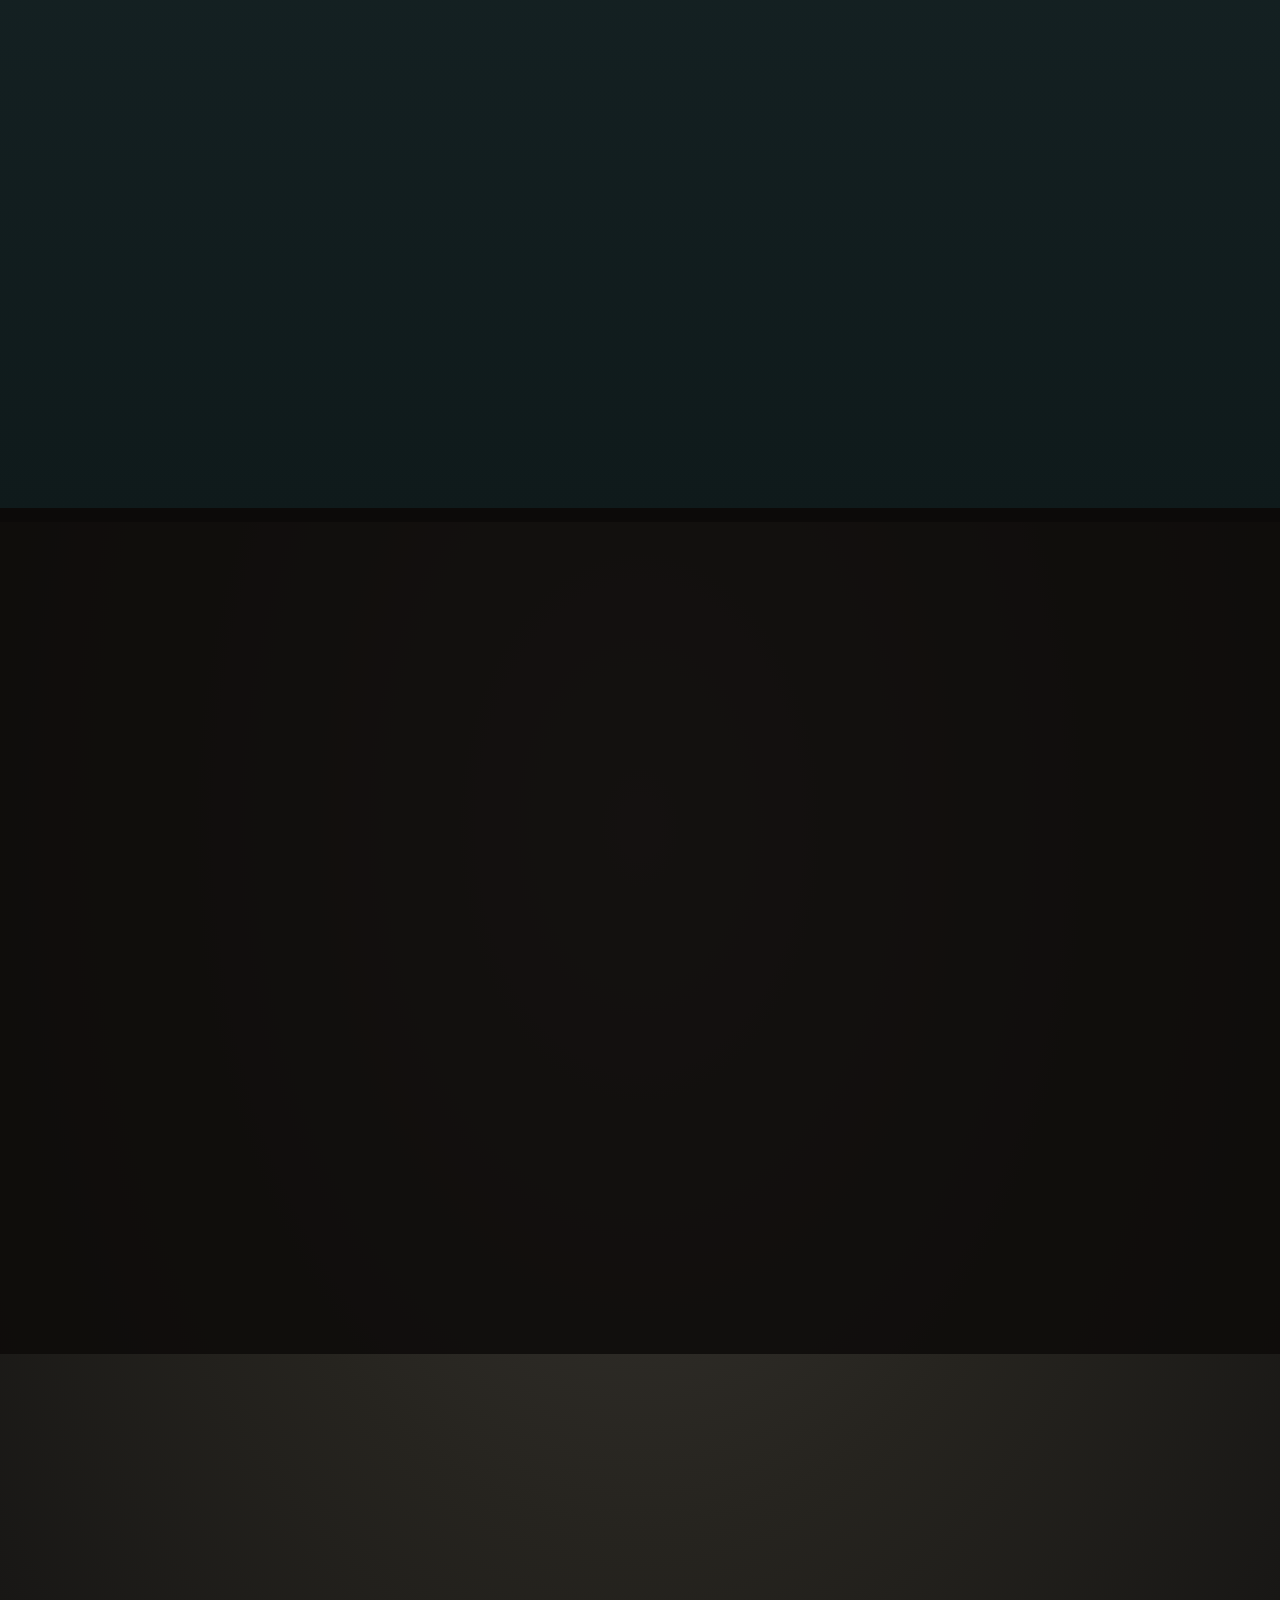
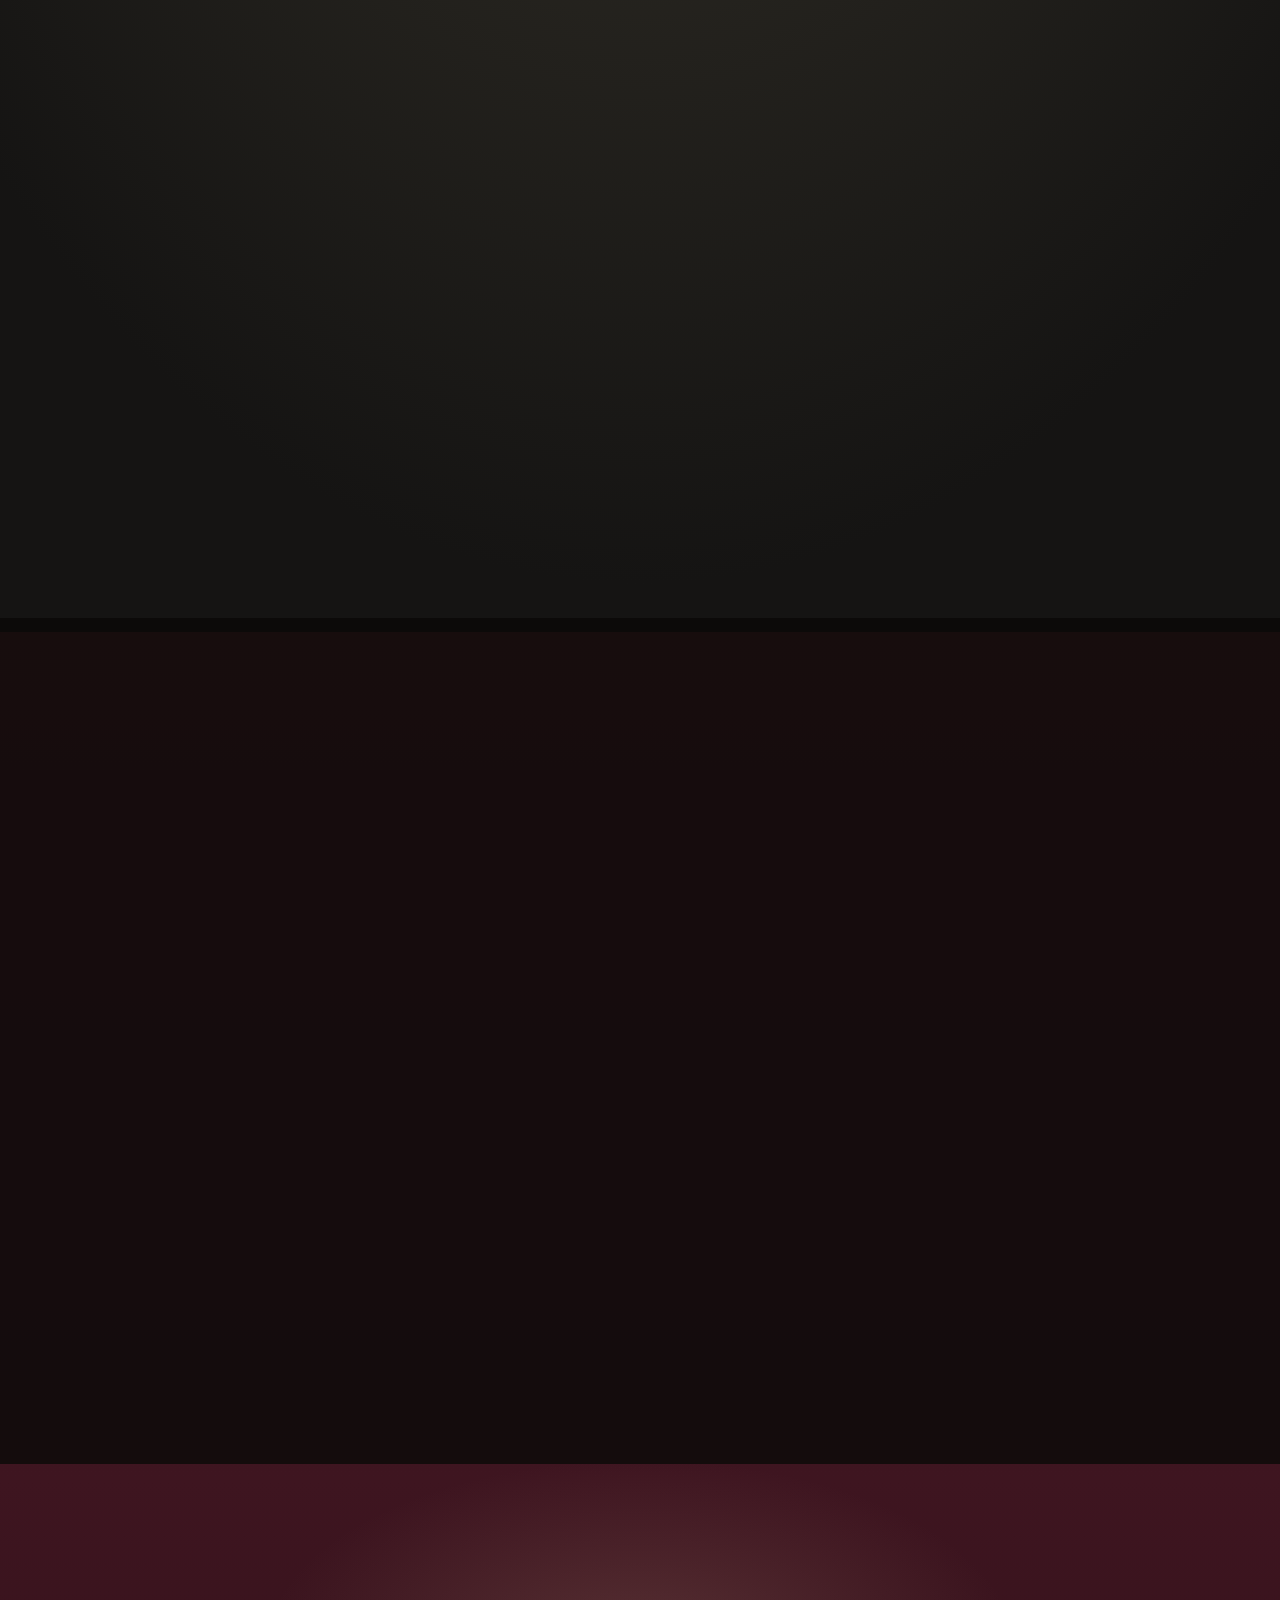
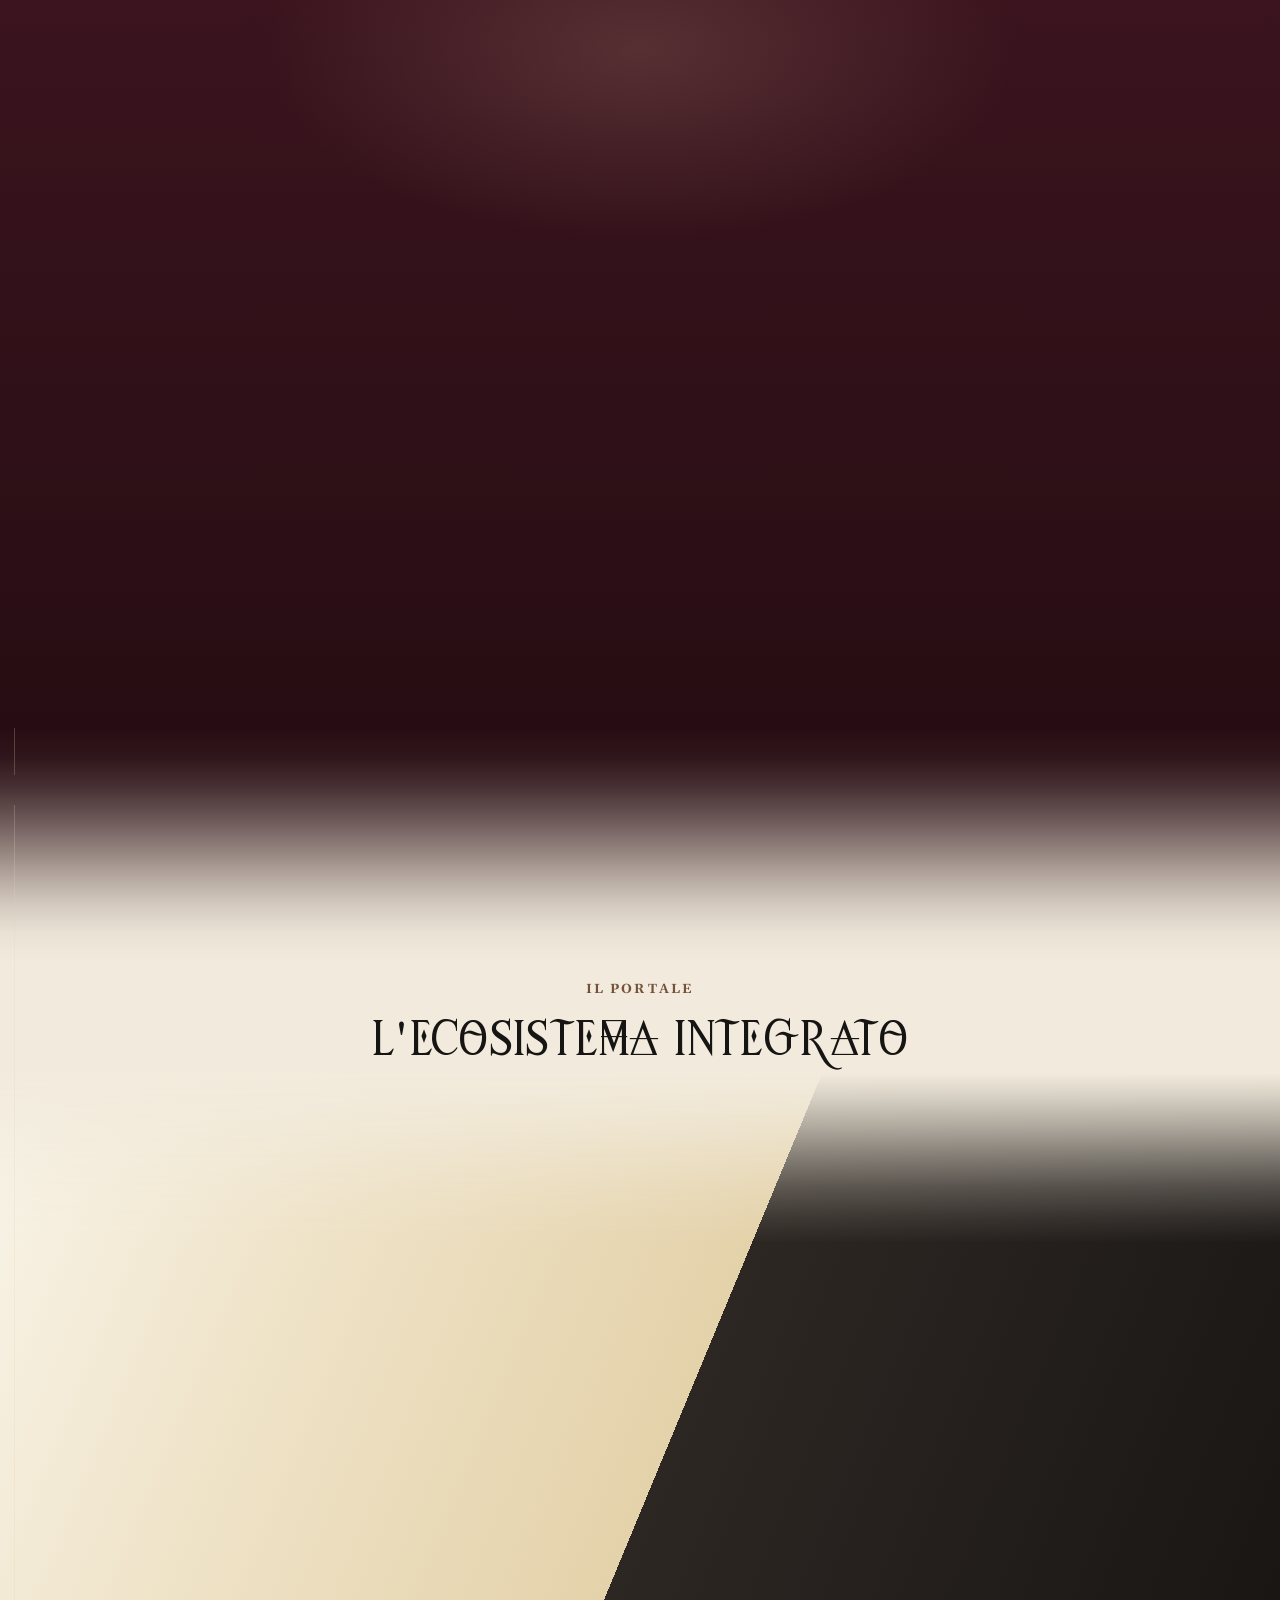
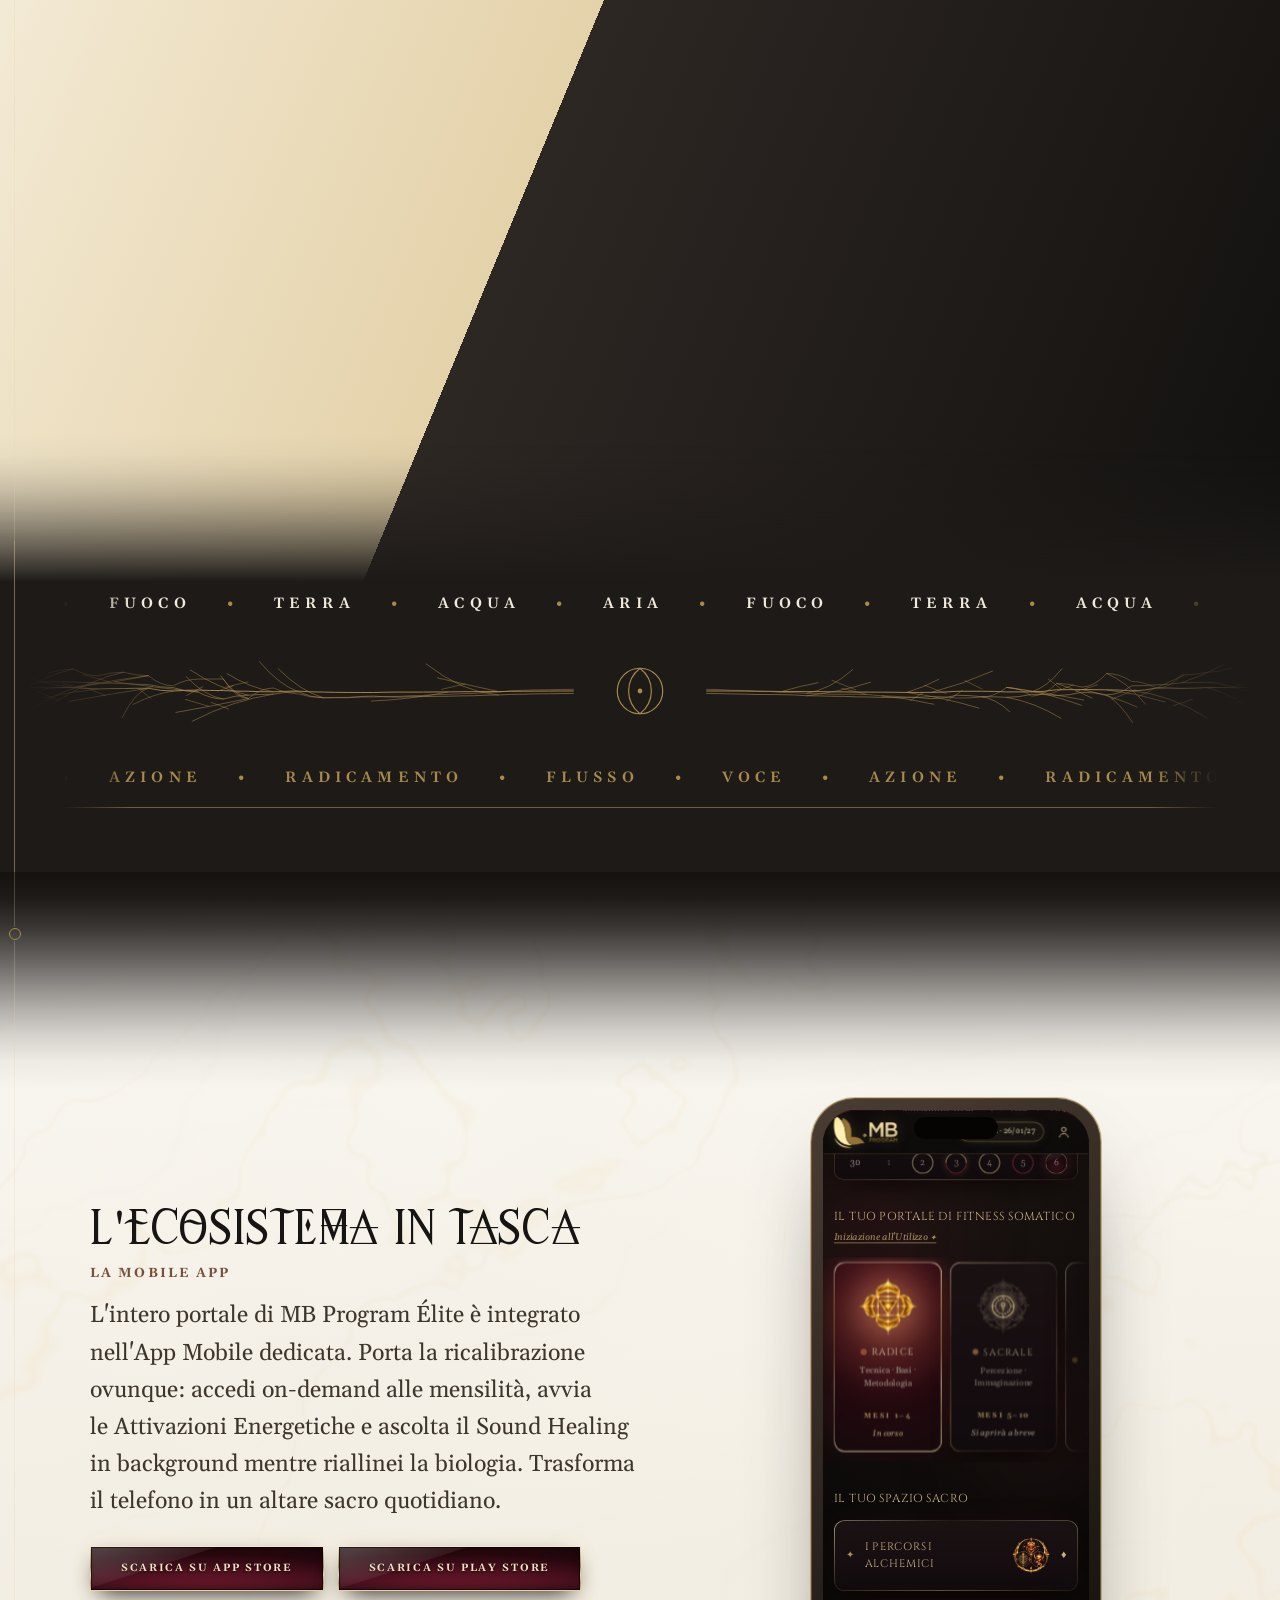
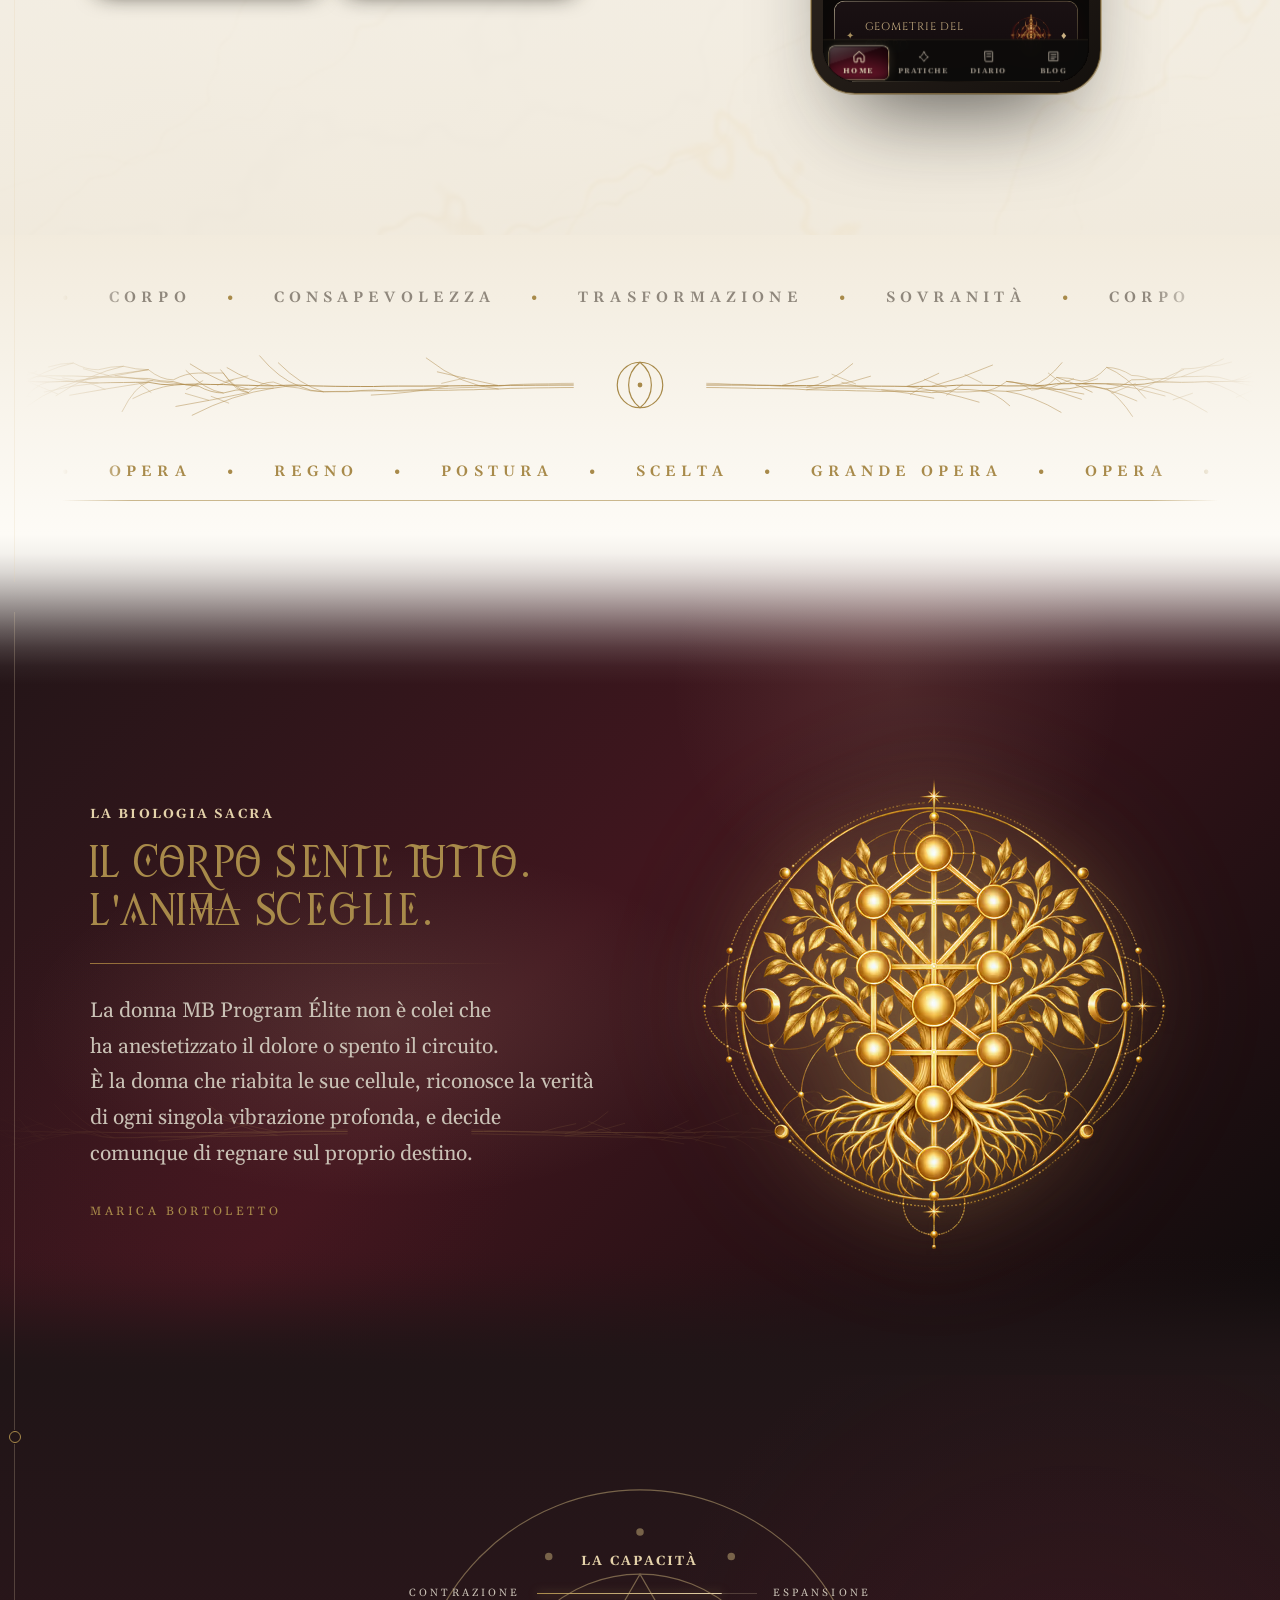
==== commit 3bfb61f5: "Remove the thin line on the left of the video player The 1px border on the player plus sub-pixel rou" ====
--- a/index.html
+++ b/index.html
@@ -10,12 +10,12 @@
 <link rel="preconnect" href="https://fonts.gstatic.com" crossorigin>
 <link href="https://fonts.googleapis.com/css2?family=Cinzel:wght@400..600&family=Gelasio:ital,wght@0,400..700;1,400..700&family=Montserrat:wght@600;700&display=swap" rel="stylesheet">
 <link rel="preload" href="fonts/Elemental.ttf?v=8f1ffe6e" as="font" type="font/ttf" crossorigin>
-<link rel="stylesheet" href="css/style.css?v=78ff4c70">
-<link rel="stylesheet" href="css/fx.css?v=d63b266c">
-<link rel="stylesheet" href="css/restyle.css?v=a8dec0ca">
-<link rel="stylesheet" href="css/alchimia.css?v=a5fa6e11">
-<link rel="stylesheet" href="css/ottobre.css?v=f985fadc">
-<link rel="stylesheet" href="css/novembre.css?v=f9647555">
+<link rel="stylesheet" href="css/style.css?v=18840c25">
+<link rel="stylesheet" href="css/fx.css?v=378a041f">
+<link rel="stylesheet" href="css/restyle.css?v=3017e85f">
+<link rel="stylesheet" href="css/alchimia.css?v=462ded20">
+<link rel="stylesheet" href="css/ottobre.css?v=5cb11a37">
+<link rel="stylesheet" href="css/novembre.css?v=e874d870">
 </head>
 <body>
 <a class="skip" href="#contenuto">Vai al contenuto</a>
@@ -724,7 +724,7 @@
   </div>
 </dialog>
 
-<script src="js/main.js?v=ad6080a8"></script>
+<script src="js/main.js?v=2719ae2a"></script>
 <script src="js/fx.js?v=0a8cf7e9"></script>
 </body>
 </html>
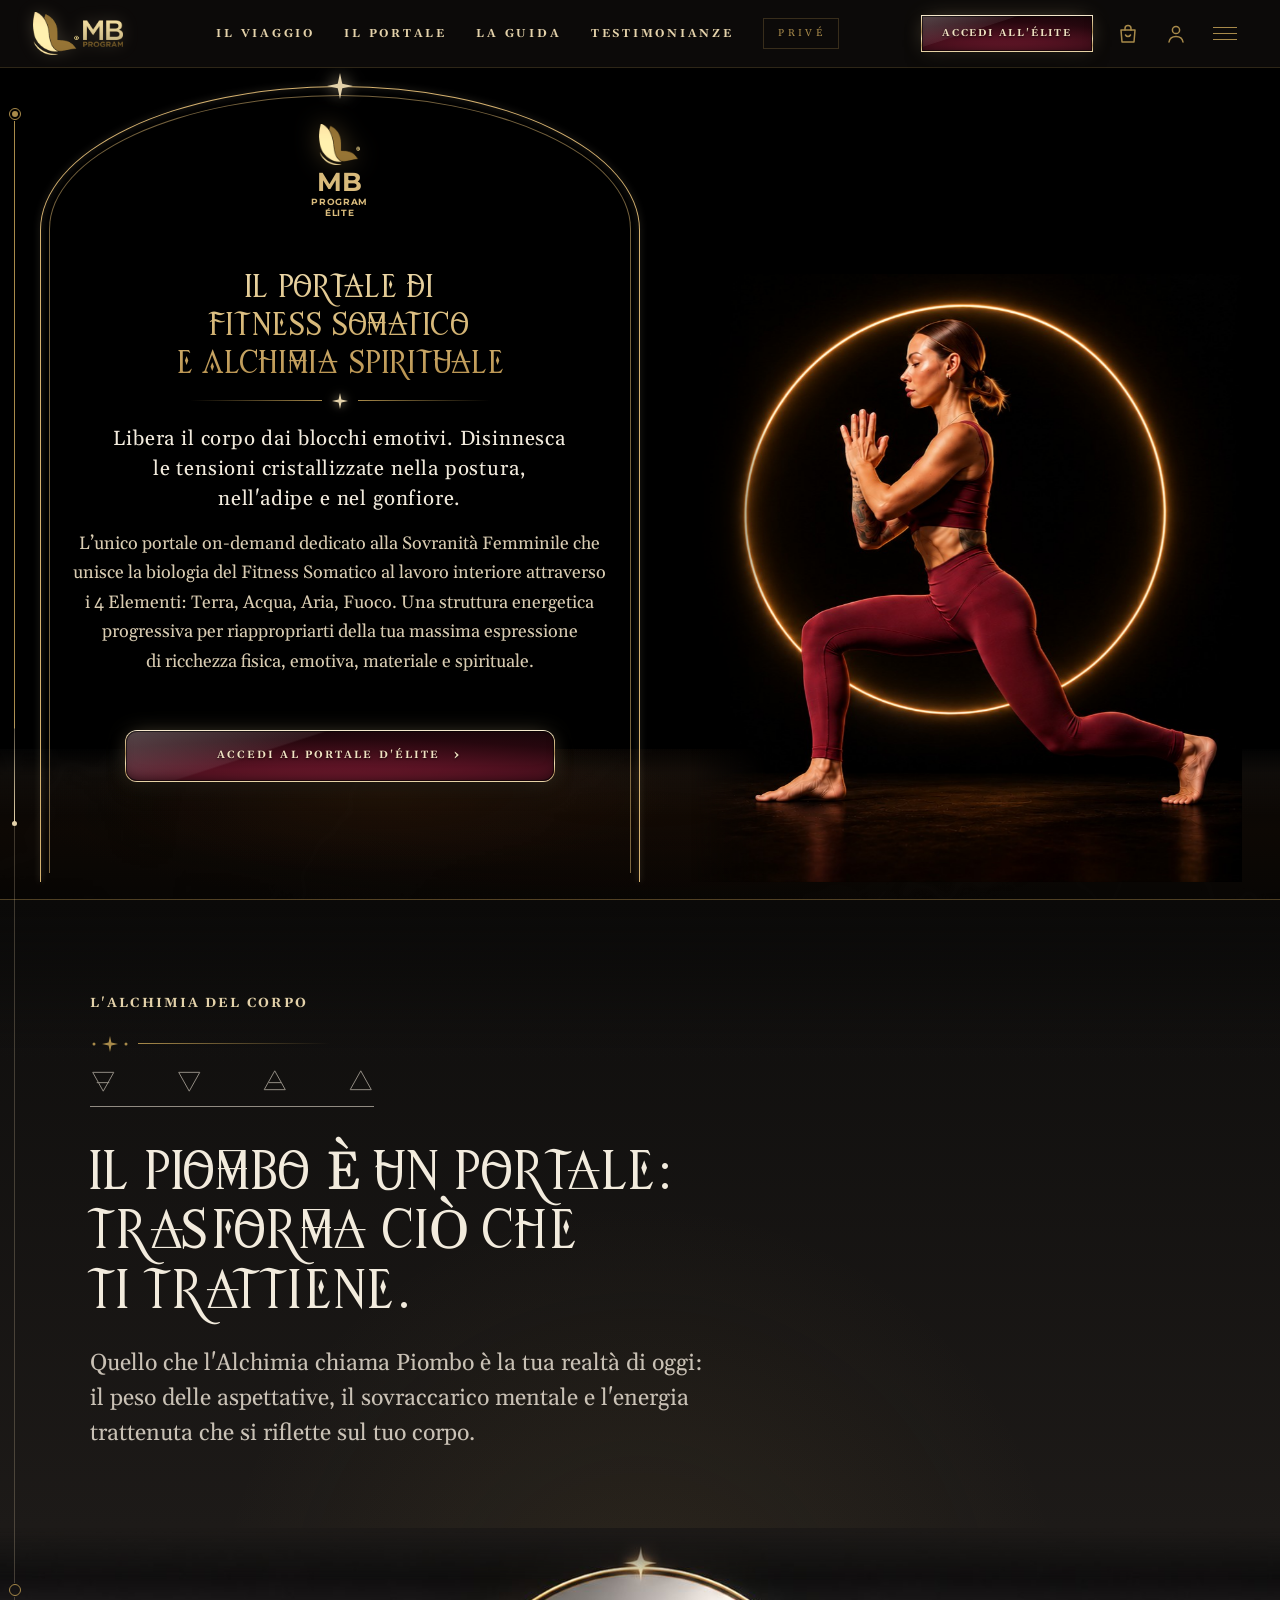
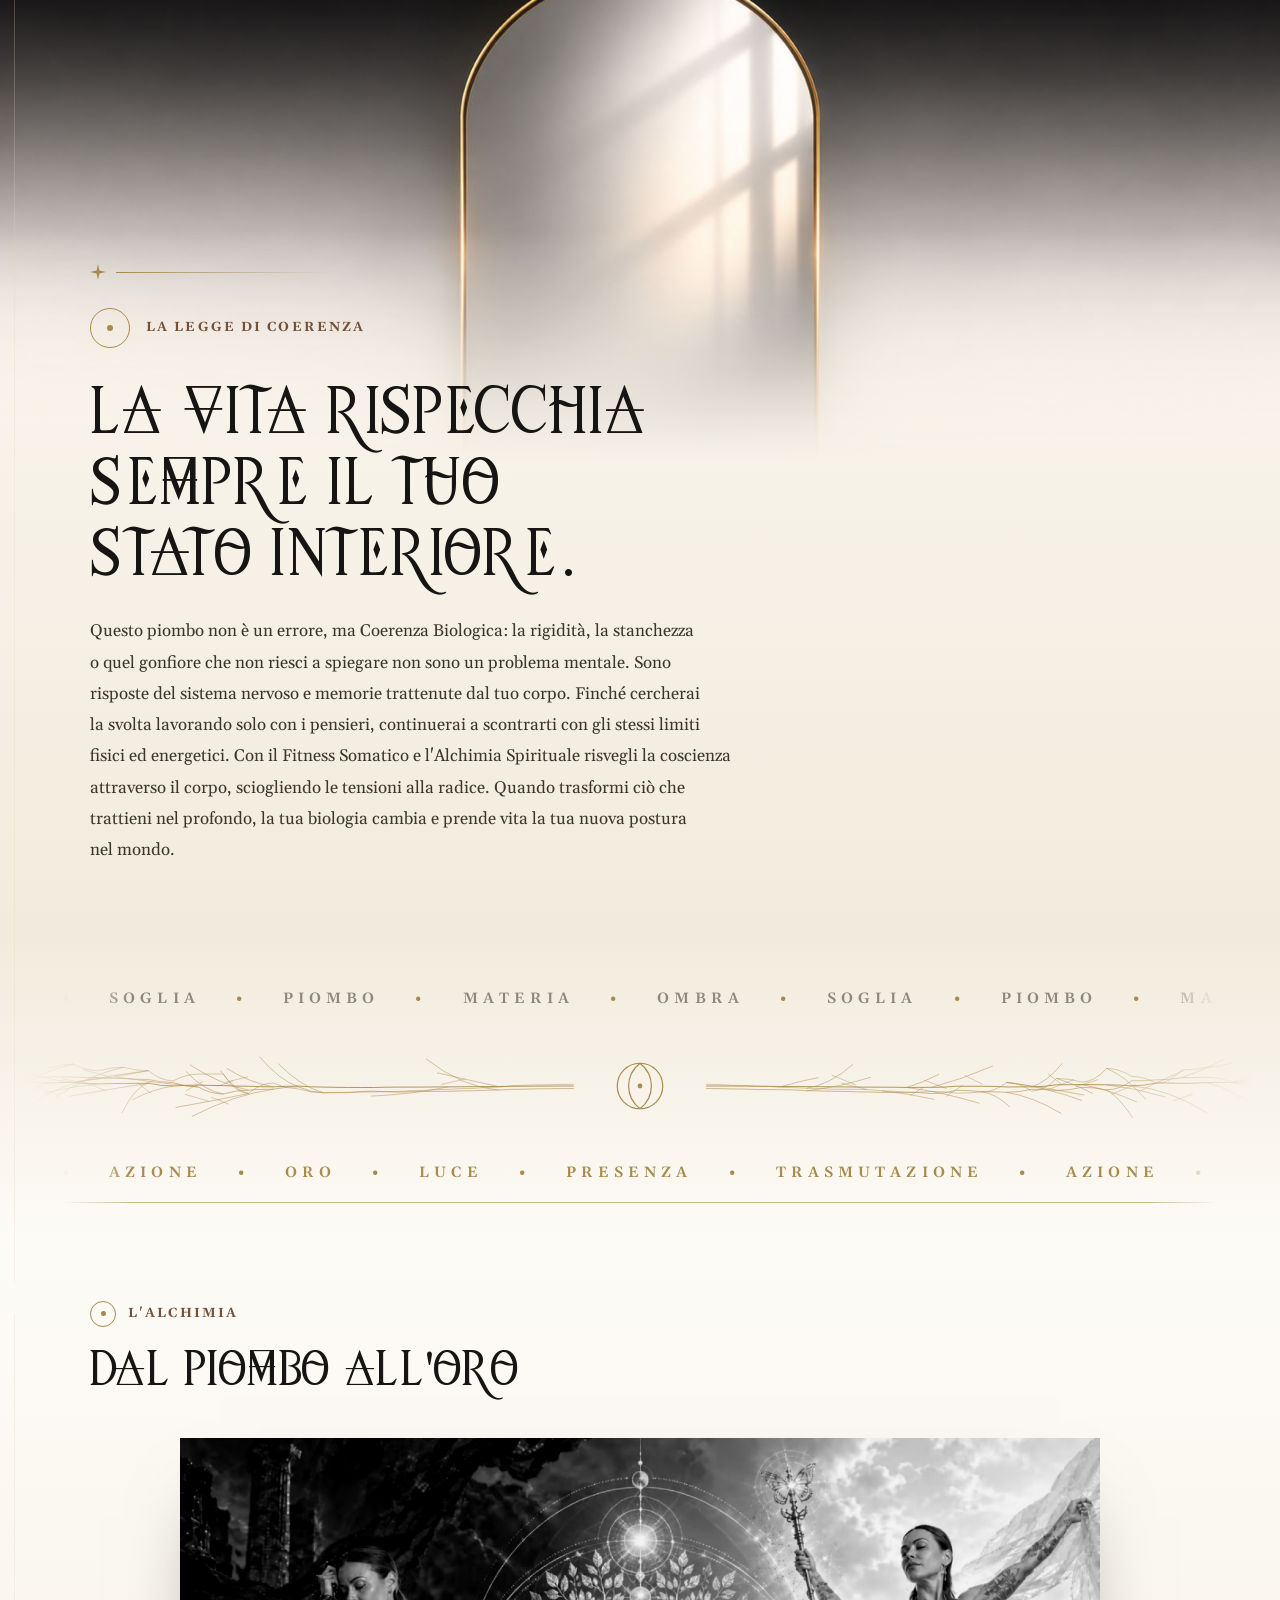
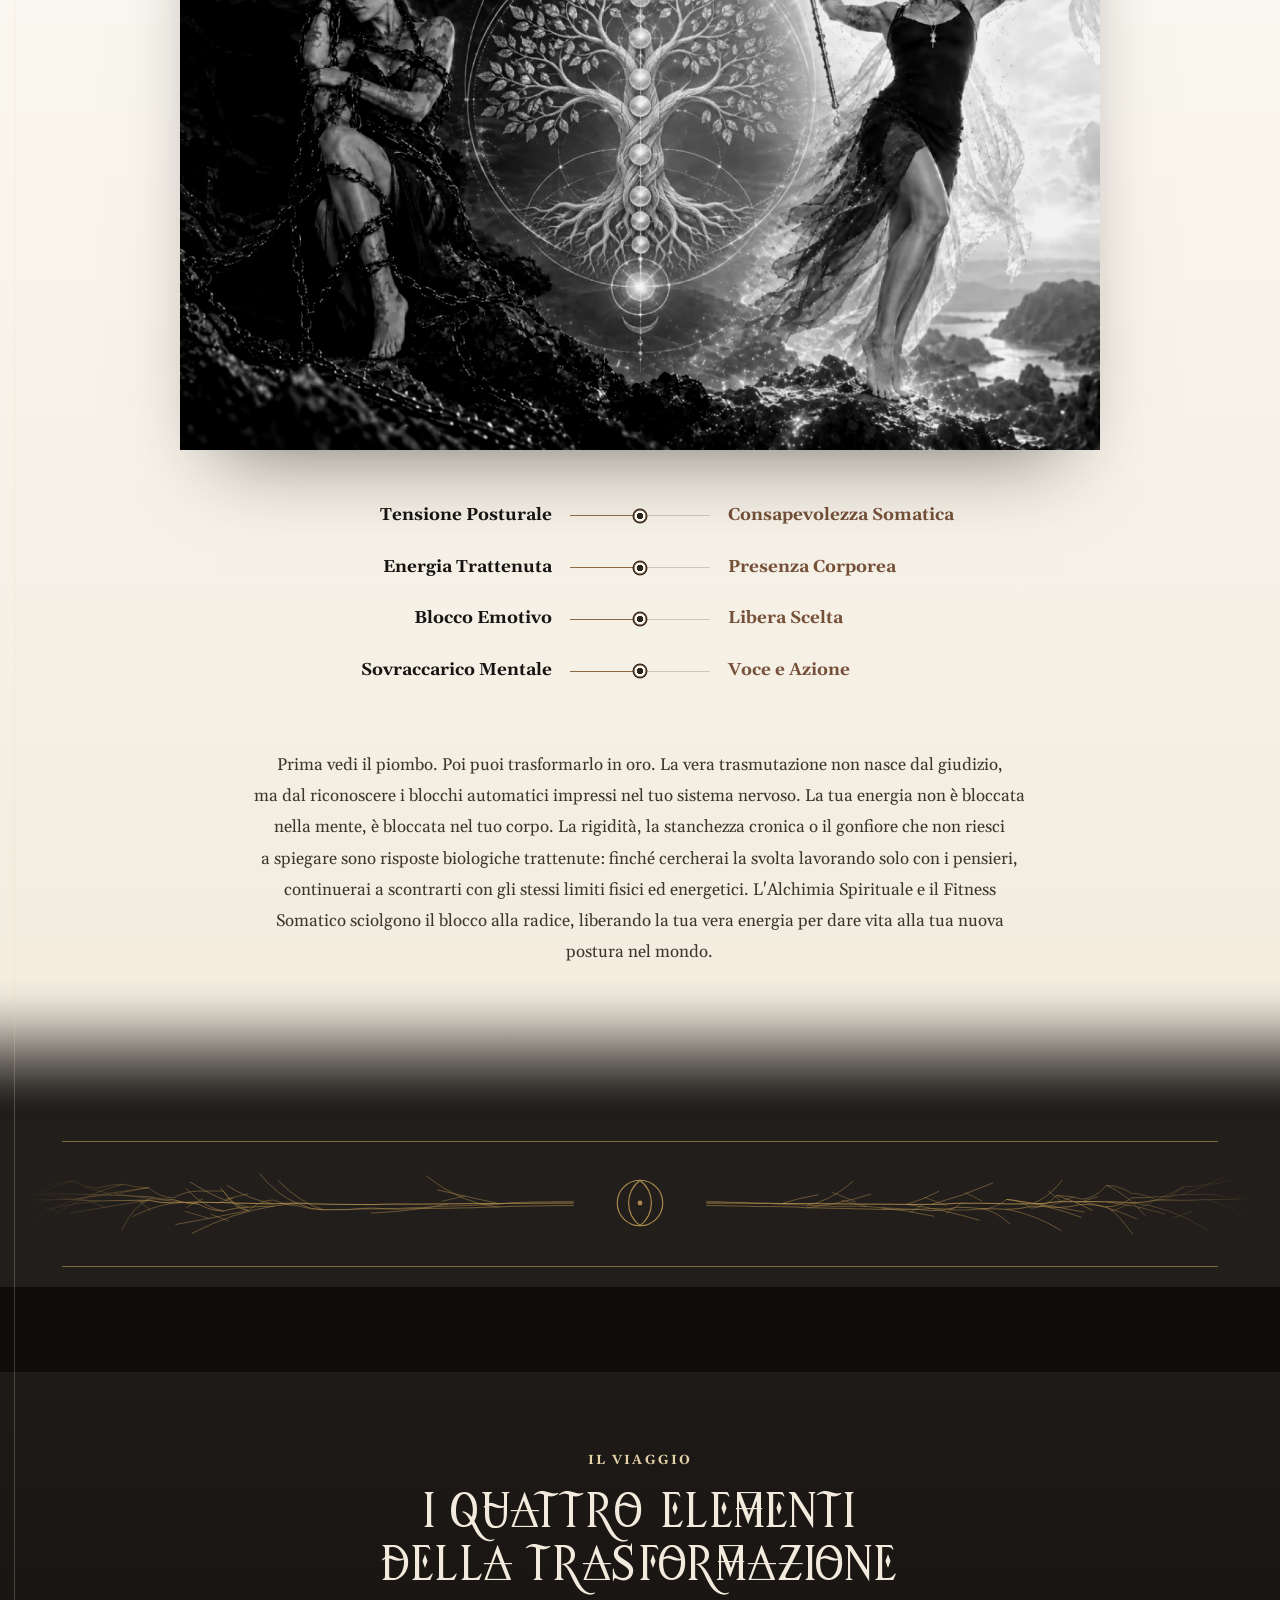
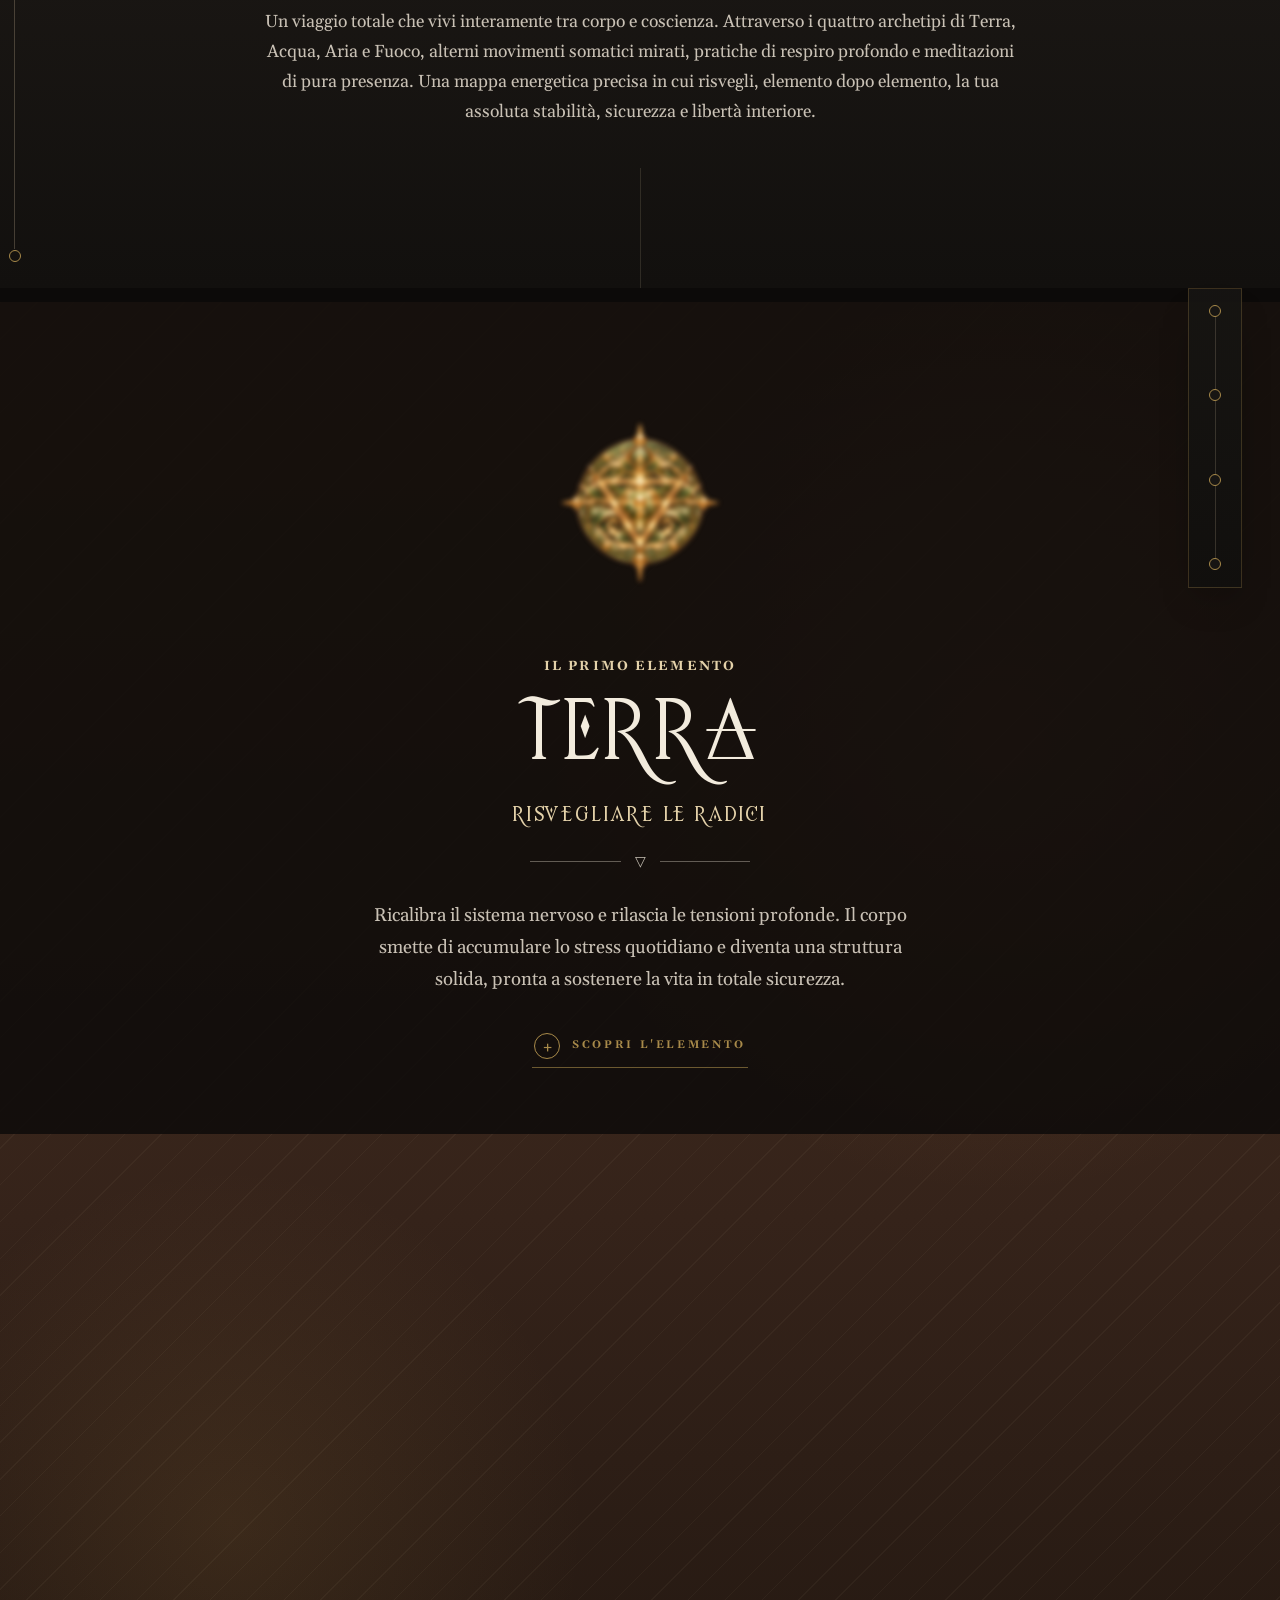
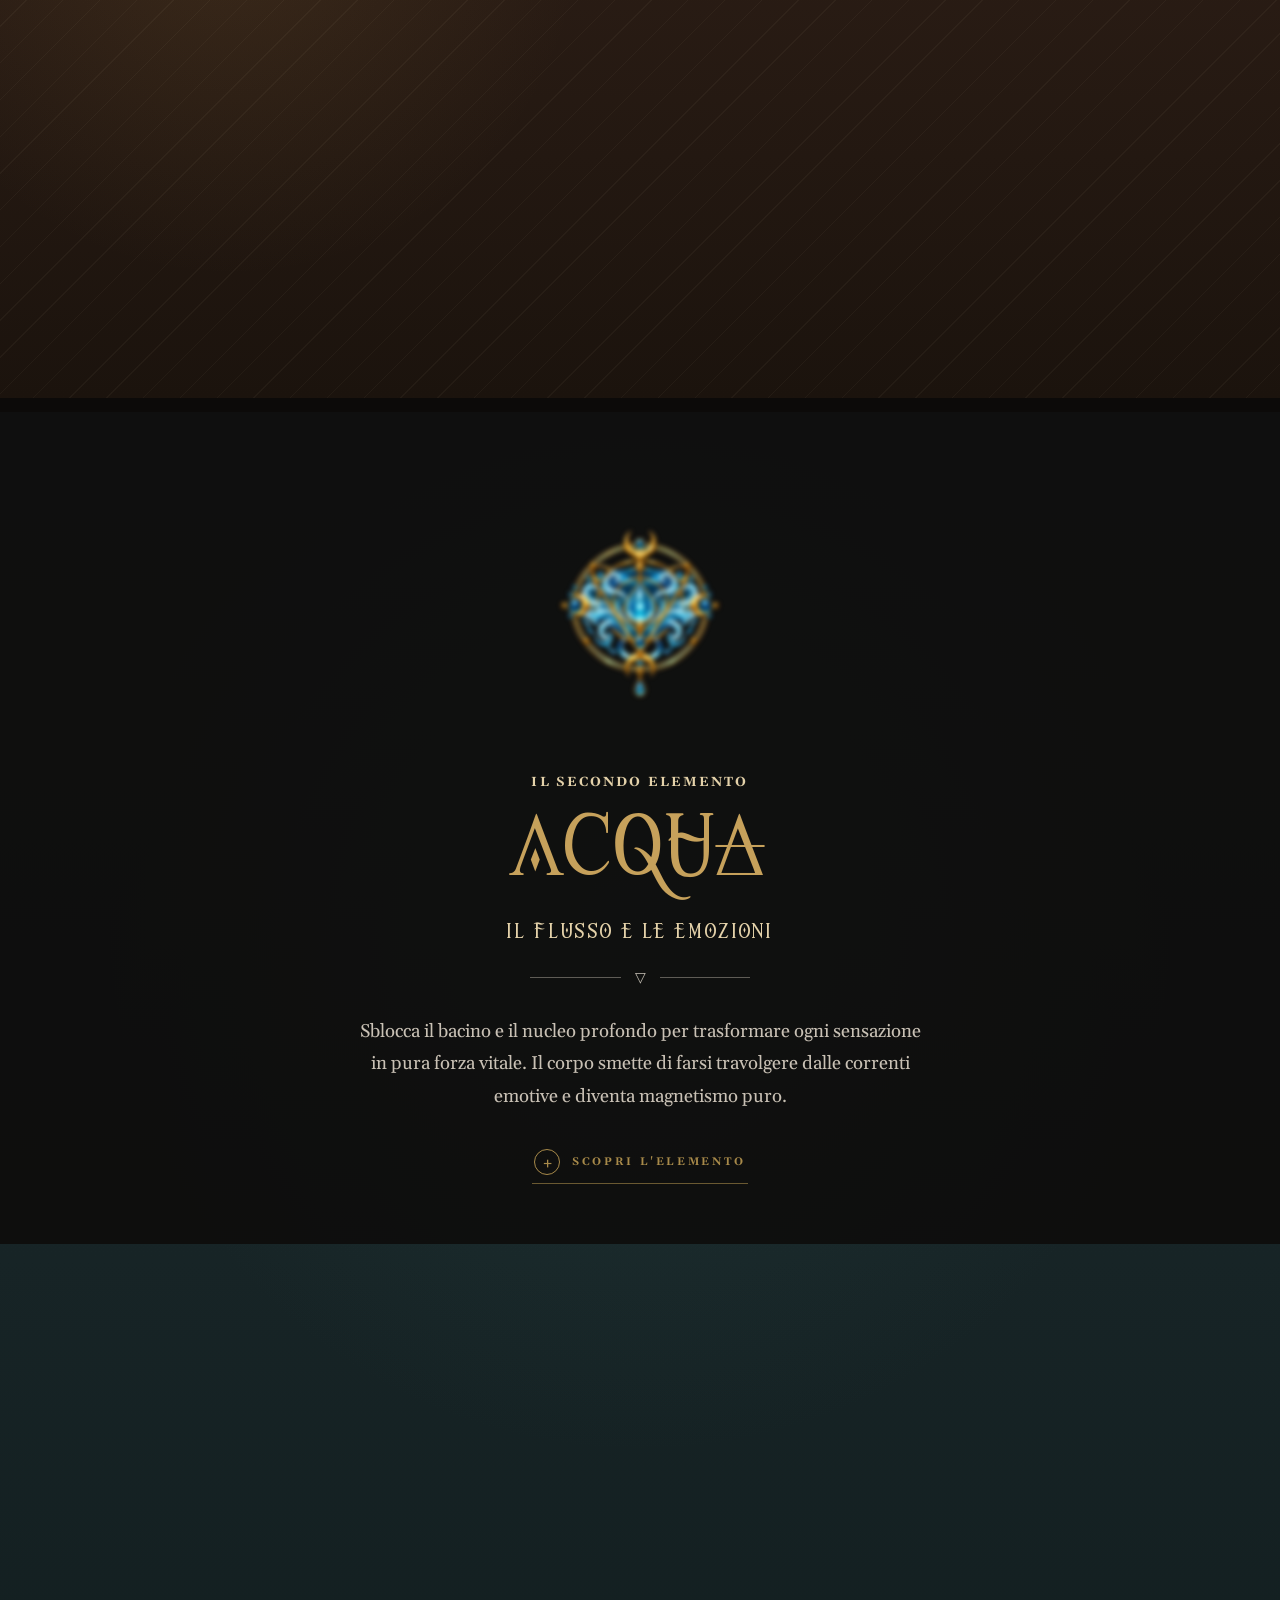
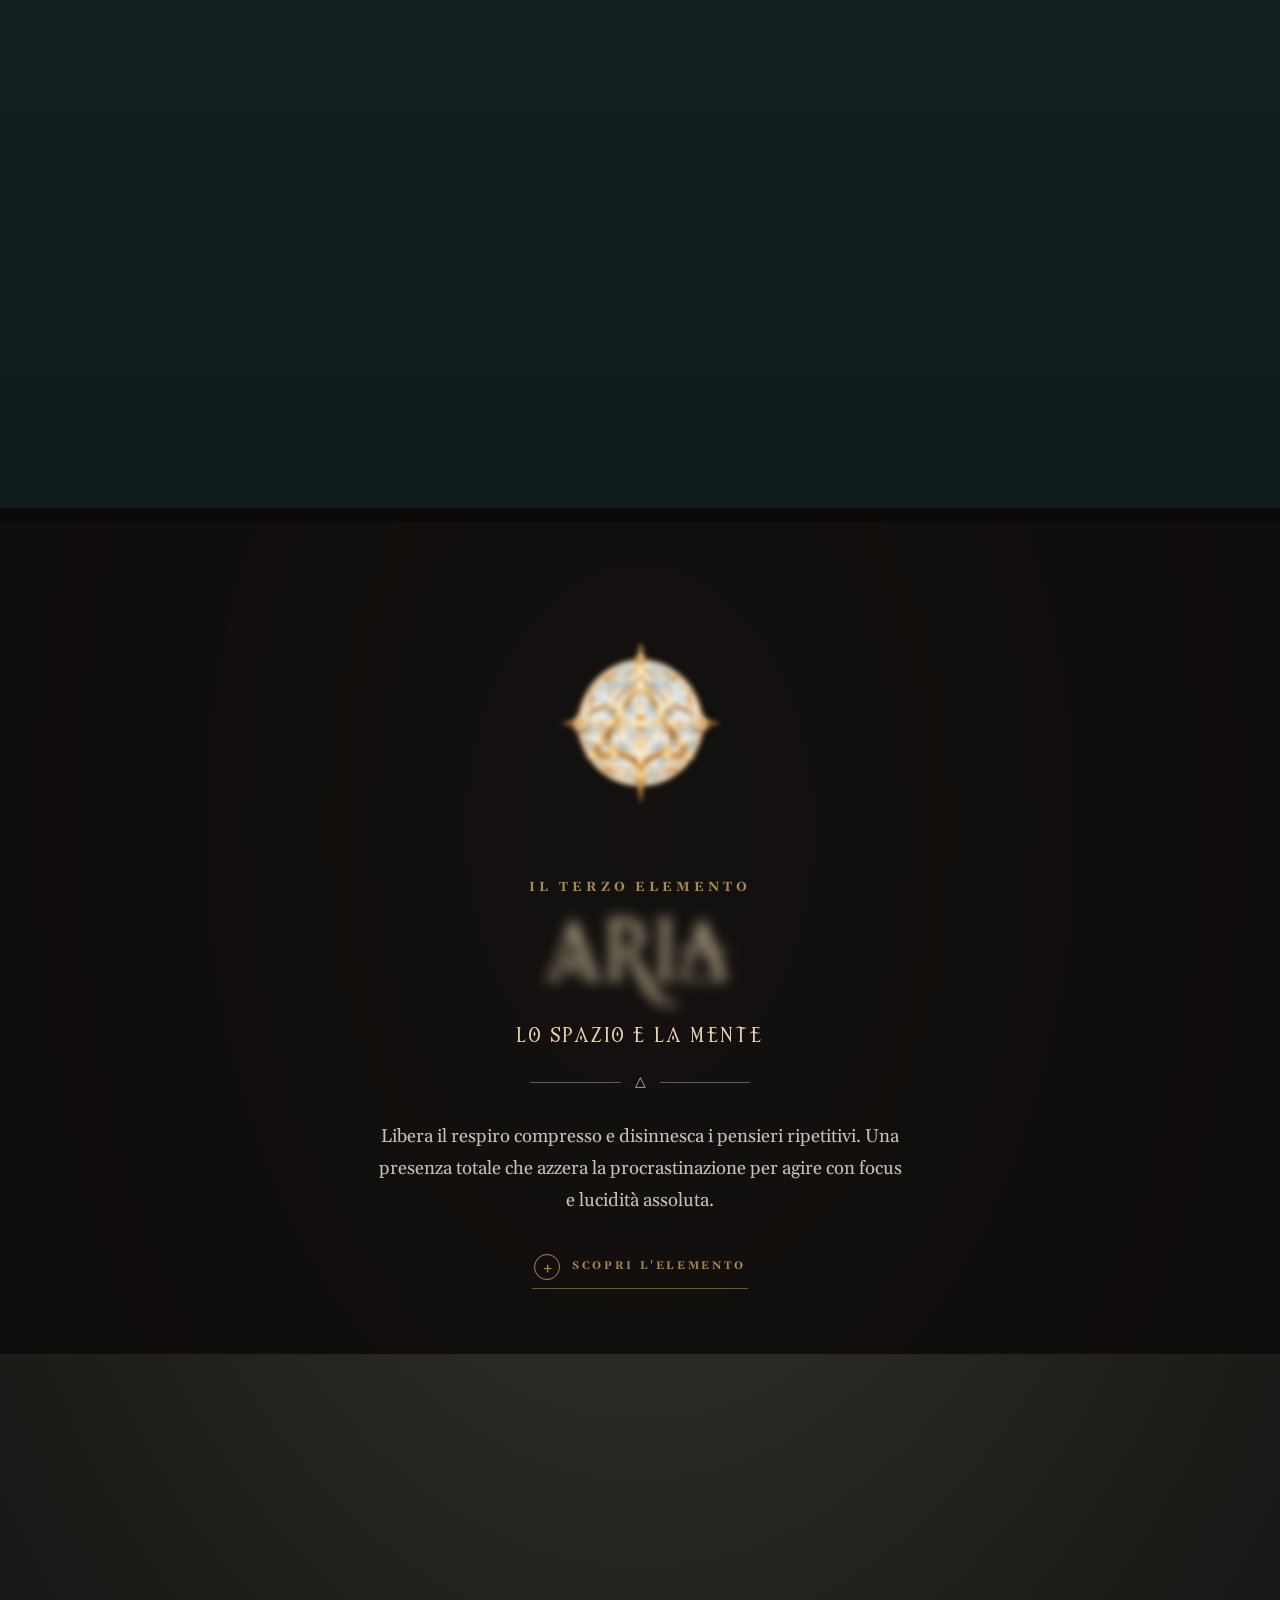
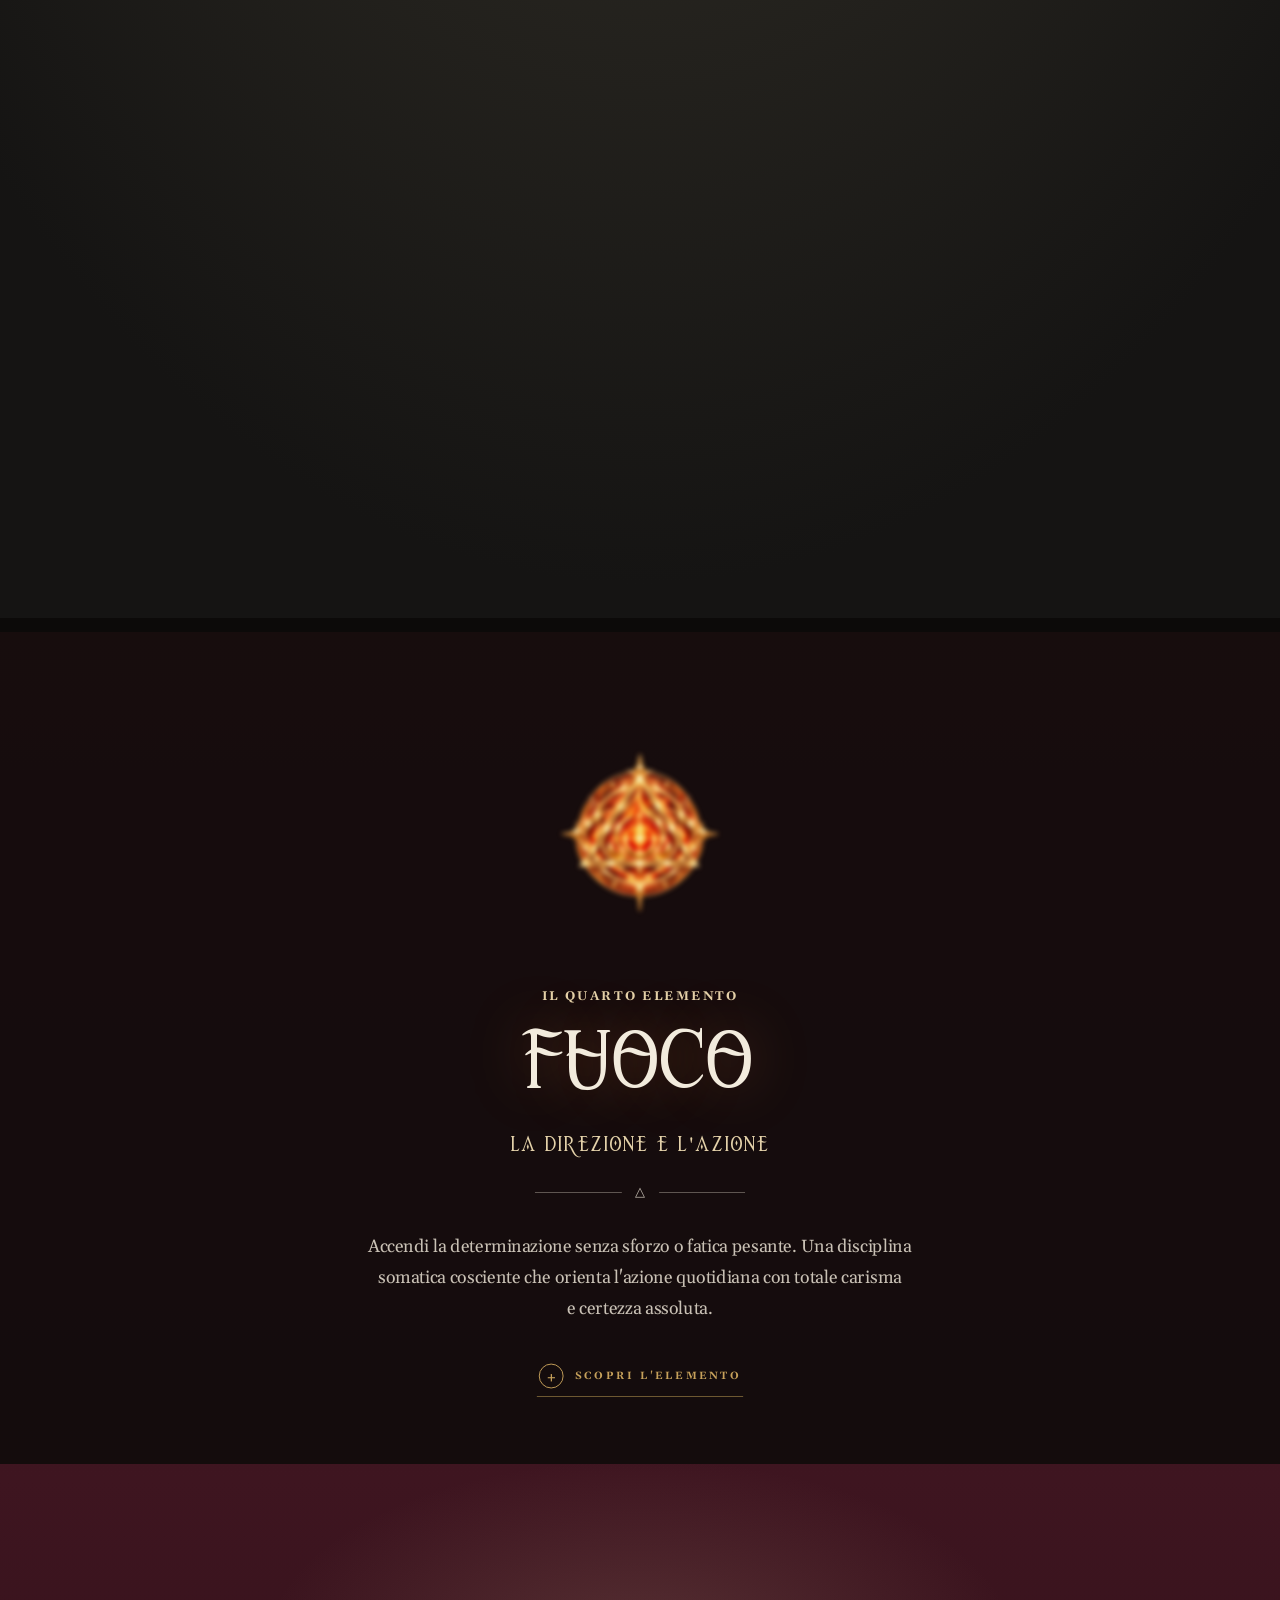
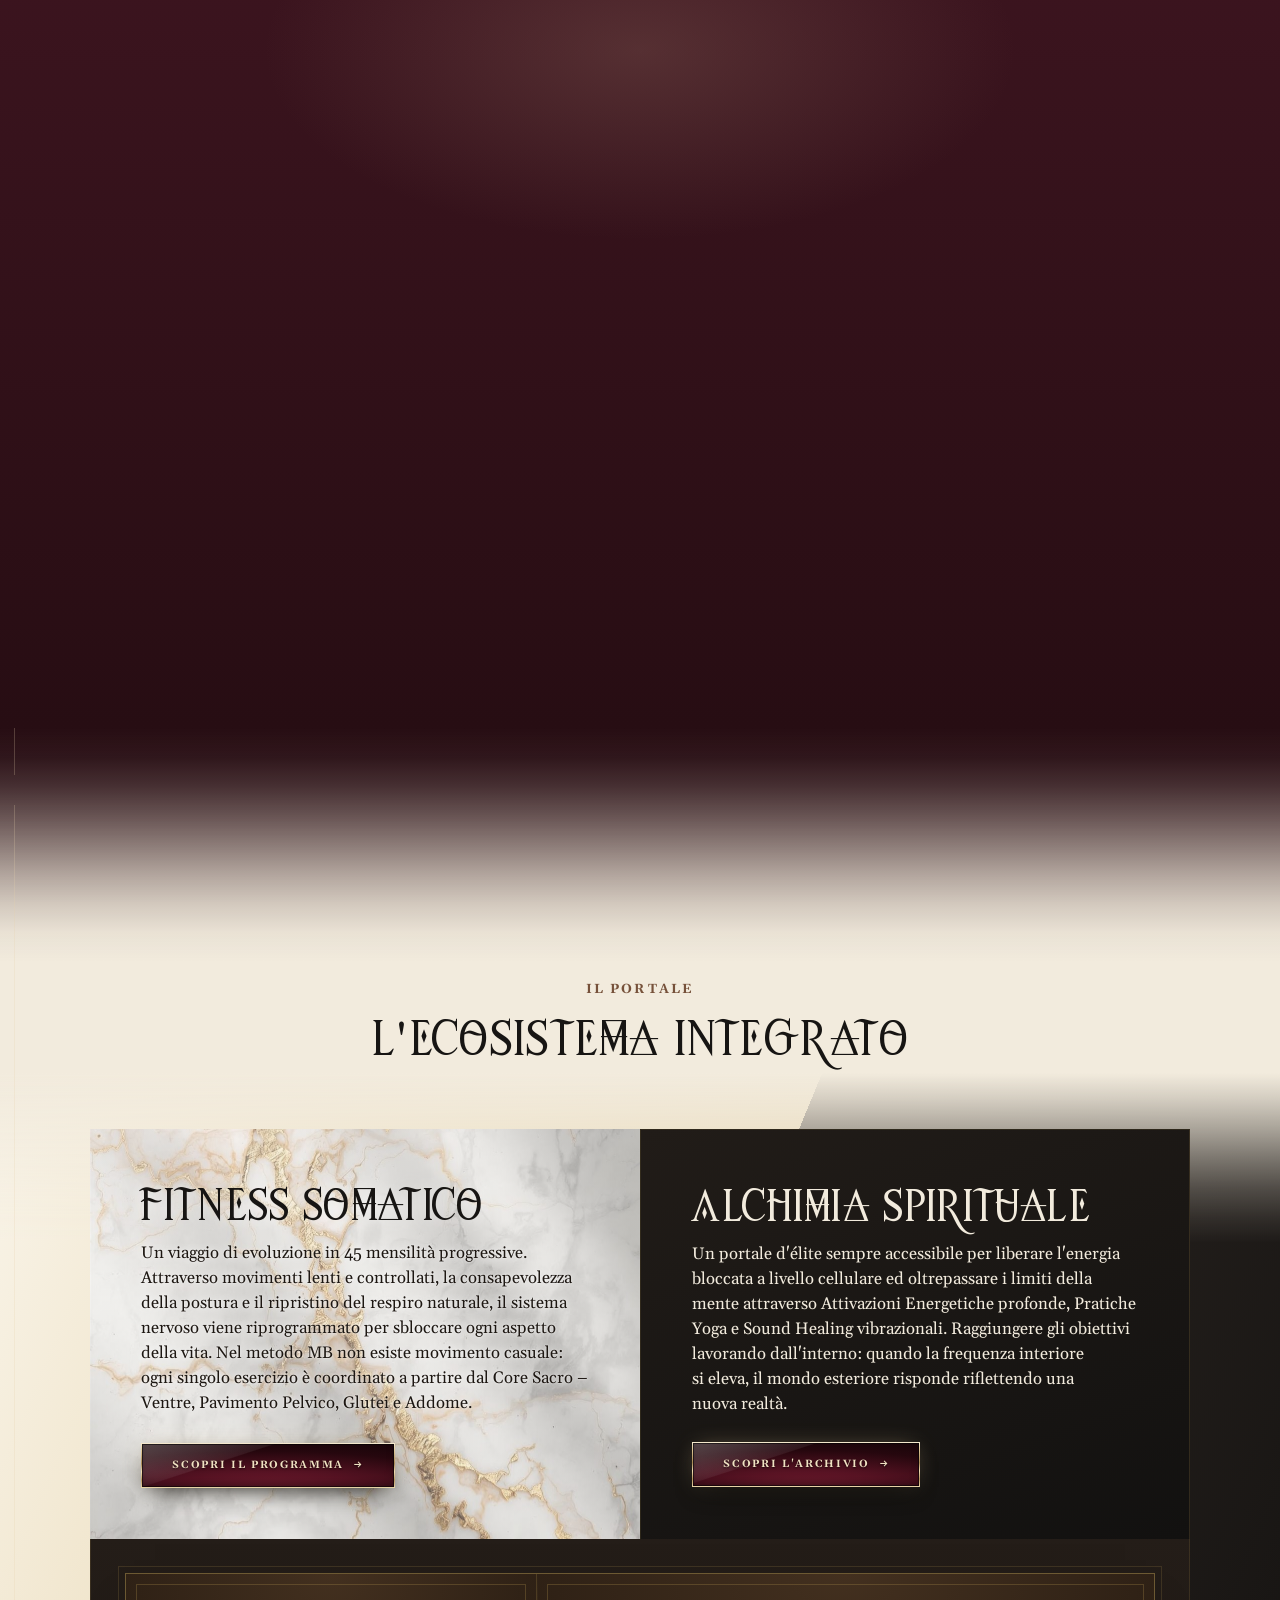
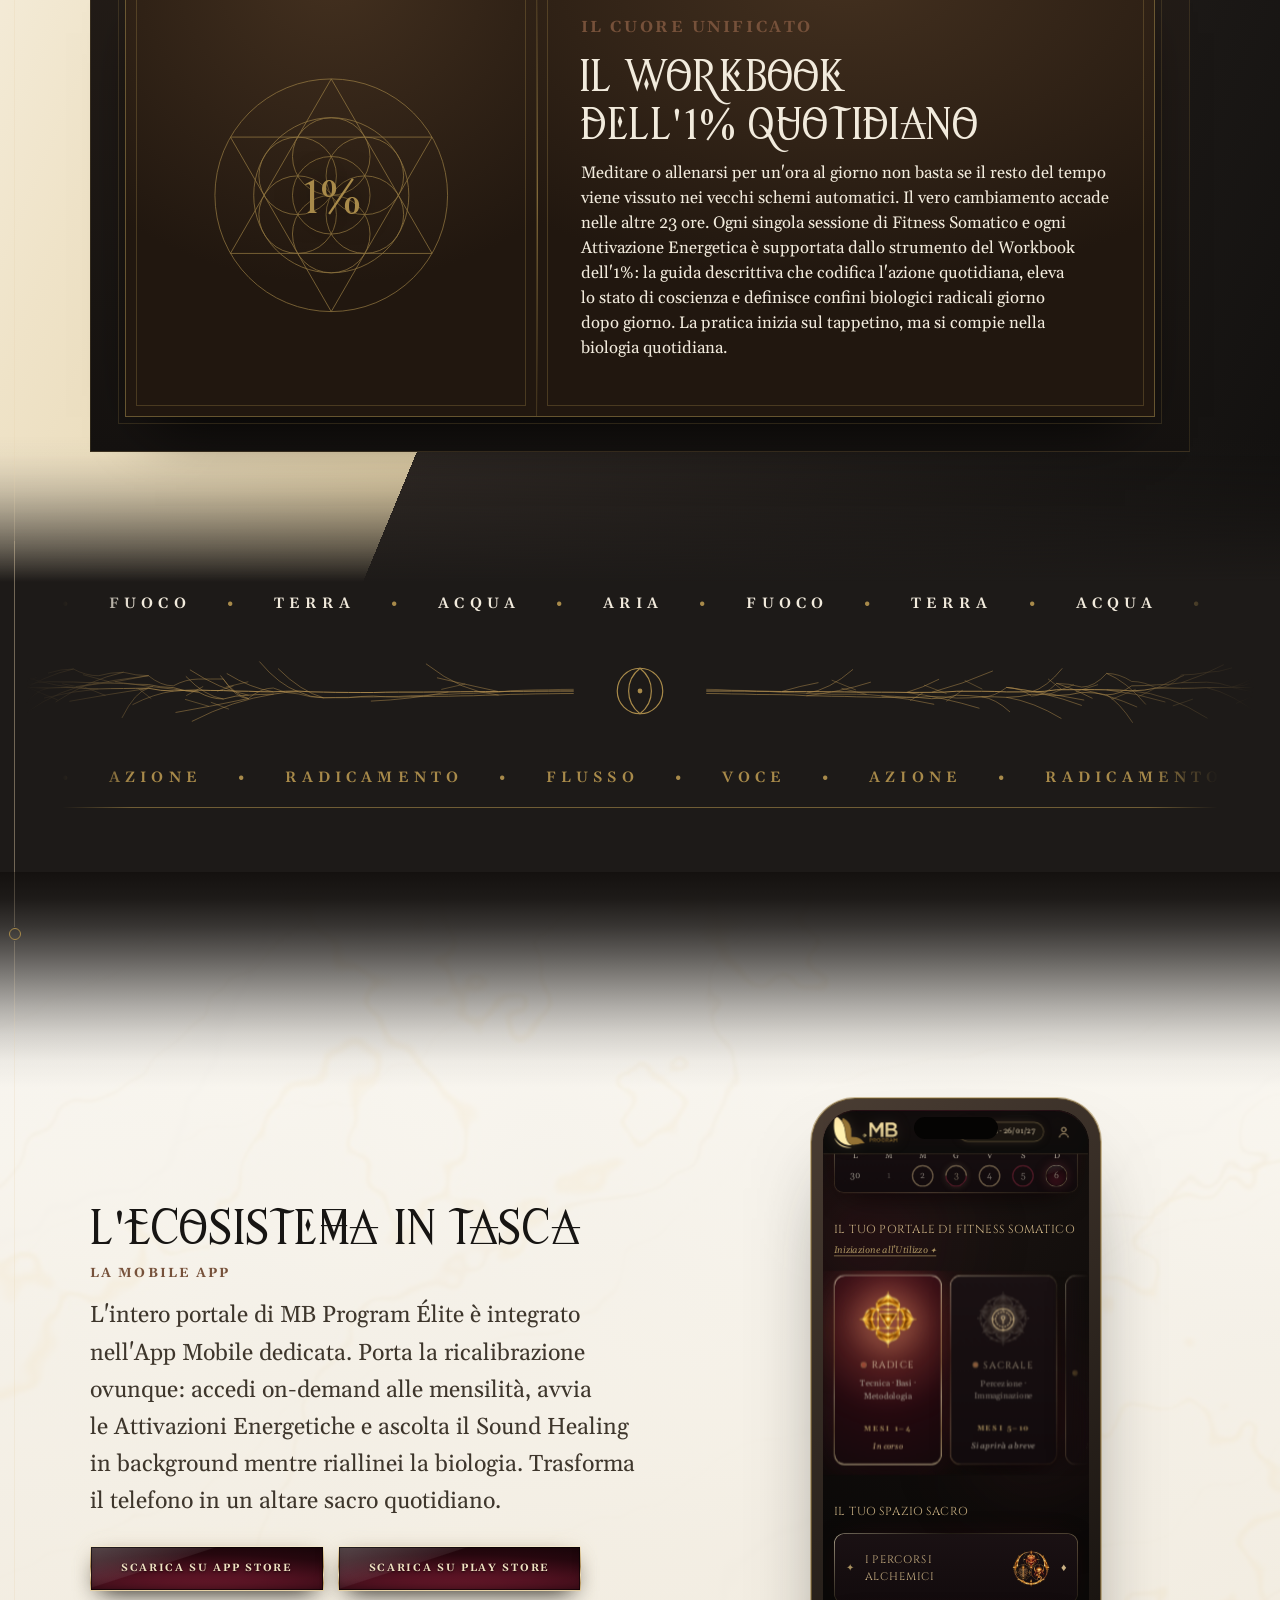
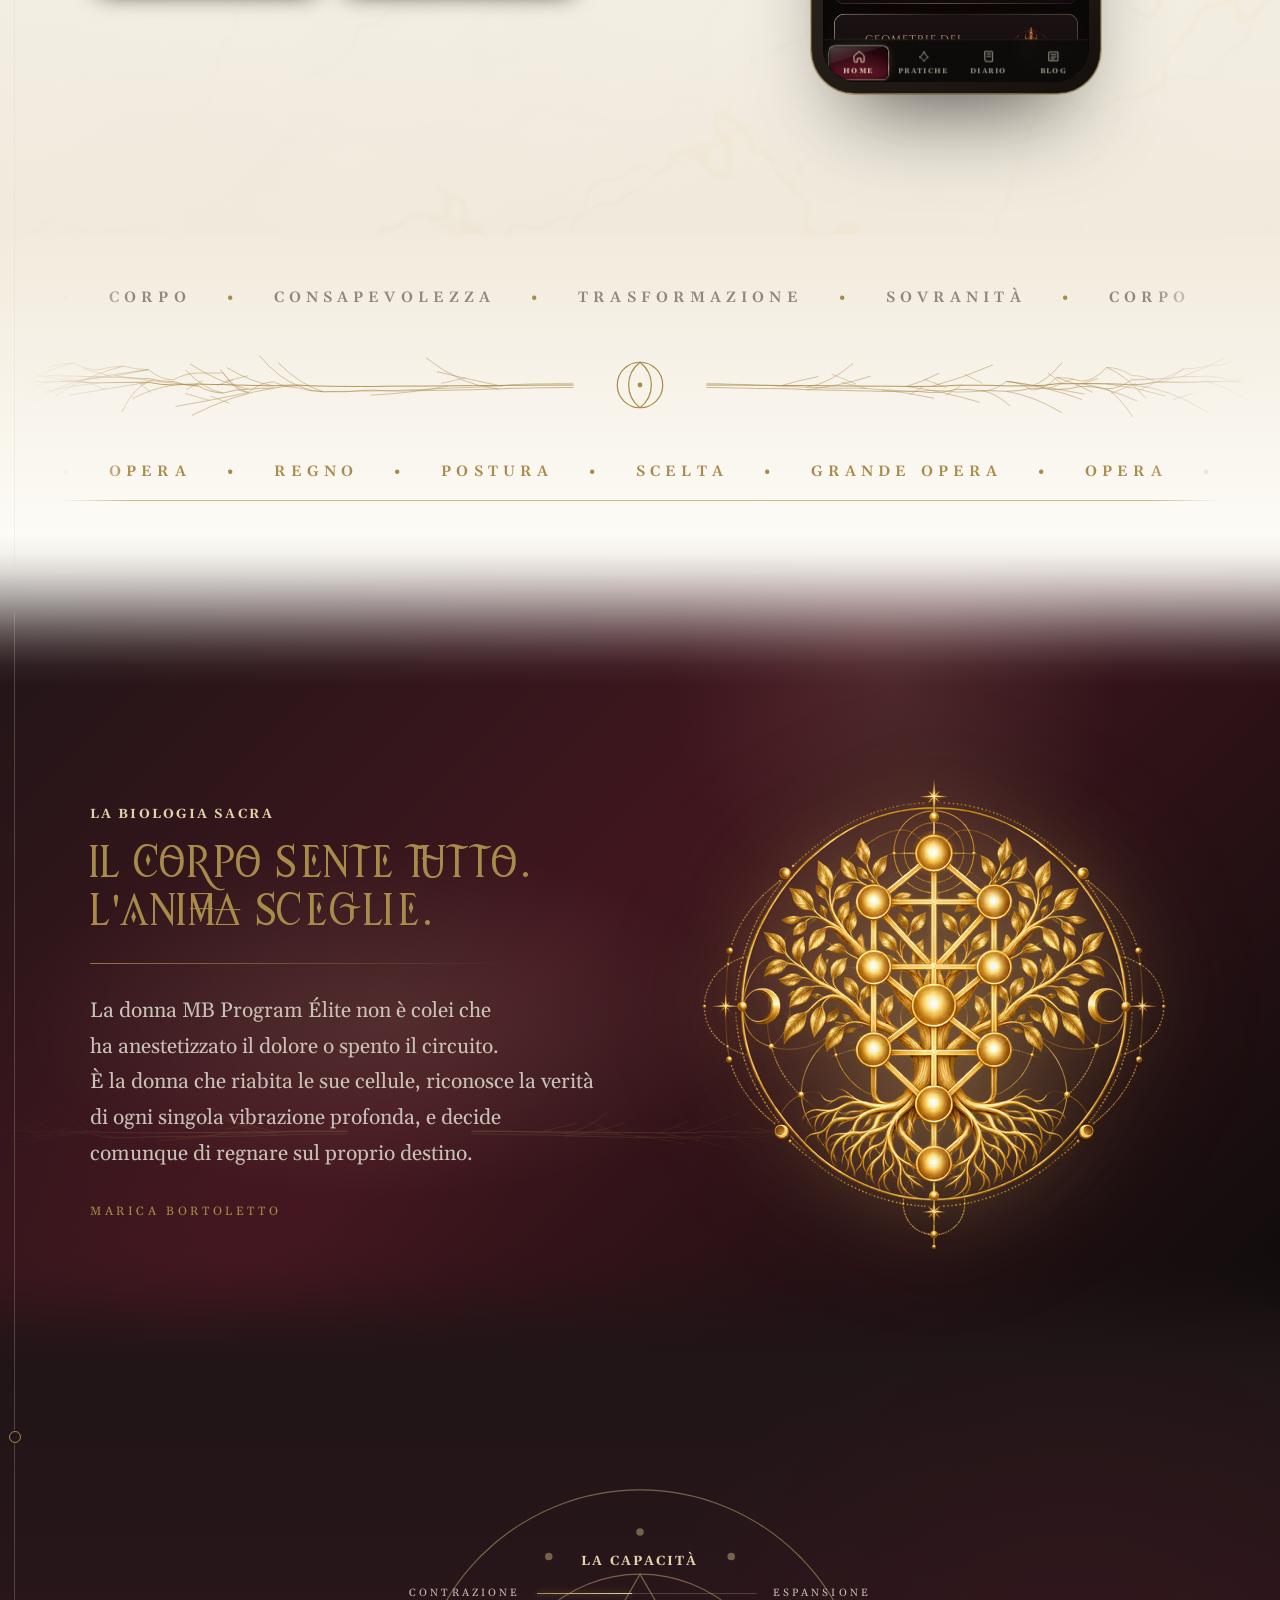
==== commit a912f990: "Add a clean /accedi/ page and the new Home meta and Open Graph tags The access section now has its o" ====
--- a/index.html
+++ b/index.html
@@ -3,8 +3,26 @@
 <head>
 <meta charset="utf-8">
 <meta name="viewport" content="width=device-width, initial-scale=1">
-<title>MB Program Elite — Il Portale di Fitness Somatico e Pratiche Alchemiche</title>
-<meta name="description" content="Il portale on-demand che unisce Fitness Somatico e Alchimia Spirituale per ricalibrare il sistema nervoso attraverso i 4 Elementi.">
+<title>MB Program Elite | Il Portale di Fitness Somatico e Alchimia Spirituale</title>
+<meta name="description" content="Libera il corpo dai blocchi emotivi. L'unico portale on-demand dedicato alla Sovranità Femminile che unisce la biologia del Fitness Somatico al lavoro interiore attraverso i 4 Elementi.">
+<!-- meta-og -->
+<link rel="canonical" href="https://mbprogram.it/">
+<meta property="og:type" content="website">
+<meta property="og:site_name" content="MB Program Elite">
+<meta property="og:locale" content="it_IT">
+<meta property="og:url" content="https://mbprogram.it/">
+<meta property="og:title" content="MB Program Elite | Il Portale di Fitness Somatico e Alchimia Spirituale">
+<meta property="og:description" content="Libera il corpo dai blocchi emotivi. L'unico portale on-demand dedicato alla Sovranità Femminile che unisce la biologia del Fitness Somatico al lavoro interiore attraverso i 4 Elementi.">
+<meta property="og:image" content="https://mbprogram.it/img/og-image.jpg">
+<meta property="og:image:width" content="1200">
+<meta property="og:image:height" content="630">
+<meta property="og:image:alt" content="MB Program Elite — Il Portale di Fitness Somatico e Alchimia Spirituale">
+<meta name="twitter:card" content="summary_large_image">
+<meta name="twitter:title" content="MB Program Elite | Il Portale di Fitness Somatico e Alchimia Spirituale">
+<meta name="twitter:description" content="Libera il corpo dai blocchi emotivi. L'unico portale on-demand dedicato alla Sovranità Femminile che unisce la biologia del Fitness Somatico al lavoro interiore attraverso i 4 Elementi.">
+<meta name="twitter:image" content="https://mbprogram.it/img/og-image.jpg">
+<!-- /meta-og -->
+<script>if(location.hash==='#accesso')location.replace('accedi/')</script>
 <meta name="theme-color" content="#171513">
 <link rel="preconnect" href="https://fonts.googleapis.com">
 <link rel="preconnect" href="https://fonts.gstatic.com" crossorigin>
@@ -15,7 +33,7 @@
 <link rel="stylesheet" href="css/restyle.css?v=3017e85f">
 <link rel="stylesheet" href="css/alchimia.css?v=462ded20">
 <link rel="stylesheet" href="css/ottobre.css?v=5cb11a37">
-<link rel="stylesheet" href="css/novembre.css?v=e874d870">
+<link rel="stylesheet" href="css/novembre.css?v=db91c406">
 </head>
 <body>
 <a class="skip" href="#contenuto">Vai al contenuto</a>
@@ -34,8 +52,8 @@
     <a href="prive.html" class="nav-prive">Privé</a>
   </nav>
   <div class="hdr-icons">
-    <a class="btn btn-gold btn-hdr" href="#accesso">Accedi all'Élite</a>
-    <a class="ico-btn" href="#accesso" aria-label="Carrello"><svg viewBox="0 0 24 24" fill="none" stroke="currentColor" stroke-width="1.5" stroke-linecap="round" stroke-linejoin="round" aria-hidden="true"><path d="M5 8h14l-1 12H6L5 8z"/><path d="M9 8V6.5a3 3 0 0 1 6 0V8"/><path d="M9.5 13c.6 1 1.500 1.500 2.500 1.500s1.900-.5 2.500-1.500"/></svg></a>
+    <a class="btn btn-gold btn-hdr" href="accedi/">Accedi all'Élite</a>
+    <a class="ico-btn" href="accedi/" aria-label="Carrello"><svg viewBox="0 0 24 24" fill="none" stroke="currentColor" stroke-width="1.5" stroke-linecap="round" stroke-linejoin="round" aria-hidden="true"><path d="M5 8h14l-1 12H6L5 8z"/><path d="M9 8V6.5a3 3 0 0 1 6 0V8"/><path d="M9.5 13c.6 1 1.500 1.500 2.500 1.500s1.900-.5 2.500-1.500"/></svg></a>
     <a class="ico-btn" href="dashboard.html" aria-label="Area riservata"><svg viewBox="0 0 24 24" fill="none" stroke="currentColor" stroke-width="1.5" stroke-linecap="round" aria-hidden="true"><circle cx="12" cy="8" r="3.6"/><path d="M5 20c.6-3.600 3.400-5.500 7-5.500s6.400 1.900 7 5.500"/></svg></a>
     <button class="nav-toggle" aria-expanded="false" aria-controls="menu" aria-label="Apri il menu"><span></span><span></span><span></span></button>
   </div>
@@ -53,7 +71,7 @@
       <a href="#programma">Il Portale</a>
       <a href="#guida">La Guida</a>
       <a href="#testimonianze">Testimonianze</a>
-      <a href="#accesso" class="strong">Entra in MB Élite<svg class="arw" viewBox="0 0 24 24" fill="none" stroke="currentColor" stroke-width="1.6" stroke-linecap="round" stroke-linejoin="round" aria-hidden="true"><path d="M5 12h14M13 6l6 6-6 6"/></svg></a>
+      <a href="accedi/" class="strong">Entra in MB Élite<svg class="arw" viewBox="0 0 24 24" fill="none" stroke="currentColor" stroke-width="1.6" stroke-linecap="round" stroke-linejoin="round" aria-hidden="true"><path d="M5 12h14M13 6l6 6-6 6"/></svg></a>
       <a href="prive.html" class="strong">Entra in MB Privé<svg class="arw" viewBox="0 0 24 24" fill="none" stroke="currentColor" stroke-width="1.6" stroke-linecap="round" stroke-linejoin="round" aria-hidden="true"><path d="M5 12h14M13 6l6 6-6 6"/></svg></a>
       <a href="blog.html">Blog</a>
       <a href="gift-card.html" class="accent">Gift Cards</a>
@@ -82,7 +100,7 @@
       <span class="star-rule" aria-hidden="true"><i></i><svg viewBox="0 0 16 16"><path d="M8 0 L9.4 6.6 L16 8 L9.4 9.4 L8 16 L6.6 9.4 L0 8 L6.6 6.6 Z"/></svg><i></i></span>
       <h2 class="hero-sub">Libera il corpo dai blocchi emotivi. Disinnesca le tensioni cristallizzate nella postura, nell'adipe e nel gonfiore.</h2>
       <p class="hero-text">L’unico portale on-demand dedicato alla Sovranità Femminile che unisce la biologia del Fitness Somatico al lavoro interiore attraverso i 4 Elementi: Terra, Acqua, Aria, Fuoco. Una struttura energetica progressiva per riappropriarti della tua massima espressione di ricchezza fisica, emotiva, materiale e spirituale.</p>
-      <a class="btn btn-gold hero-cta" href="#accesso">Accedi al Portale d'Élite <span aria-hidden="true">›</span></a>
+      <a class="btn btn-gold hero-cta" href="accedi/">Accedi al Portale d'Élite <span aria-hidden="true">›</span></a>
     </div>
     <figure class="hero-photo reveal" style="--d:.15s">
       <img src="img/hero-pavimento.jpg?v=036c06d8" alt="Affondo yoga dentro un'aureola dorata, sul pavimento lucido" width="852" height="941">
@@ -461,7 +479,7 @@
     <h2 class="display h-md reveal">Assistenza Tecnica e Amministrativa</h2>
     <p class="lead-center reveal">Per quesiti relativi all'abbonamento o anomalie tecniche della piattaforma, il supporto d'élite risponde direttamente all'indirizzo dedicato.</p>
     <p class="mail reveal"><span>Email:</span> <a href="mailto:info@mbprogram.it">info@mbprogram.it</a></p>
-    <a class="btn btn-gold reveal" href="#accesso">Accedi a MB Program Élite</a>
+    <a class="btn btn-gold reveal" href="accedi/">Accedi a MB Program Élite</a>
   </div>
 </section>
 
--- a/css/novembre.css
+++ b/css/novembre.css
@@ -141,3 +141,6 @@
 .capacita .cap-title{margin-top:150px!important}
 .capacita{padding-bottom:130px!important}
 @media (max-width:700px){.capacita .cap-title{margin-top:96px!important}.capacita{padding-bottom:96px!important}}
+
+/* ---------- pagina dedicata /accedi/ (URL pulito, senza #accesso) ---------- */
+.accedi-page .accesso{--join-prev-rgb:11 10 9;padding-top:calc(var(--hh) + clamp(56px,7vw,96px));min-height:100svh}
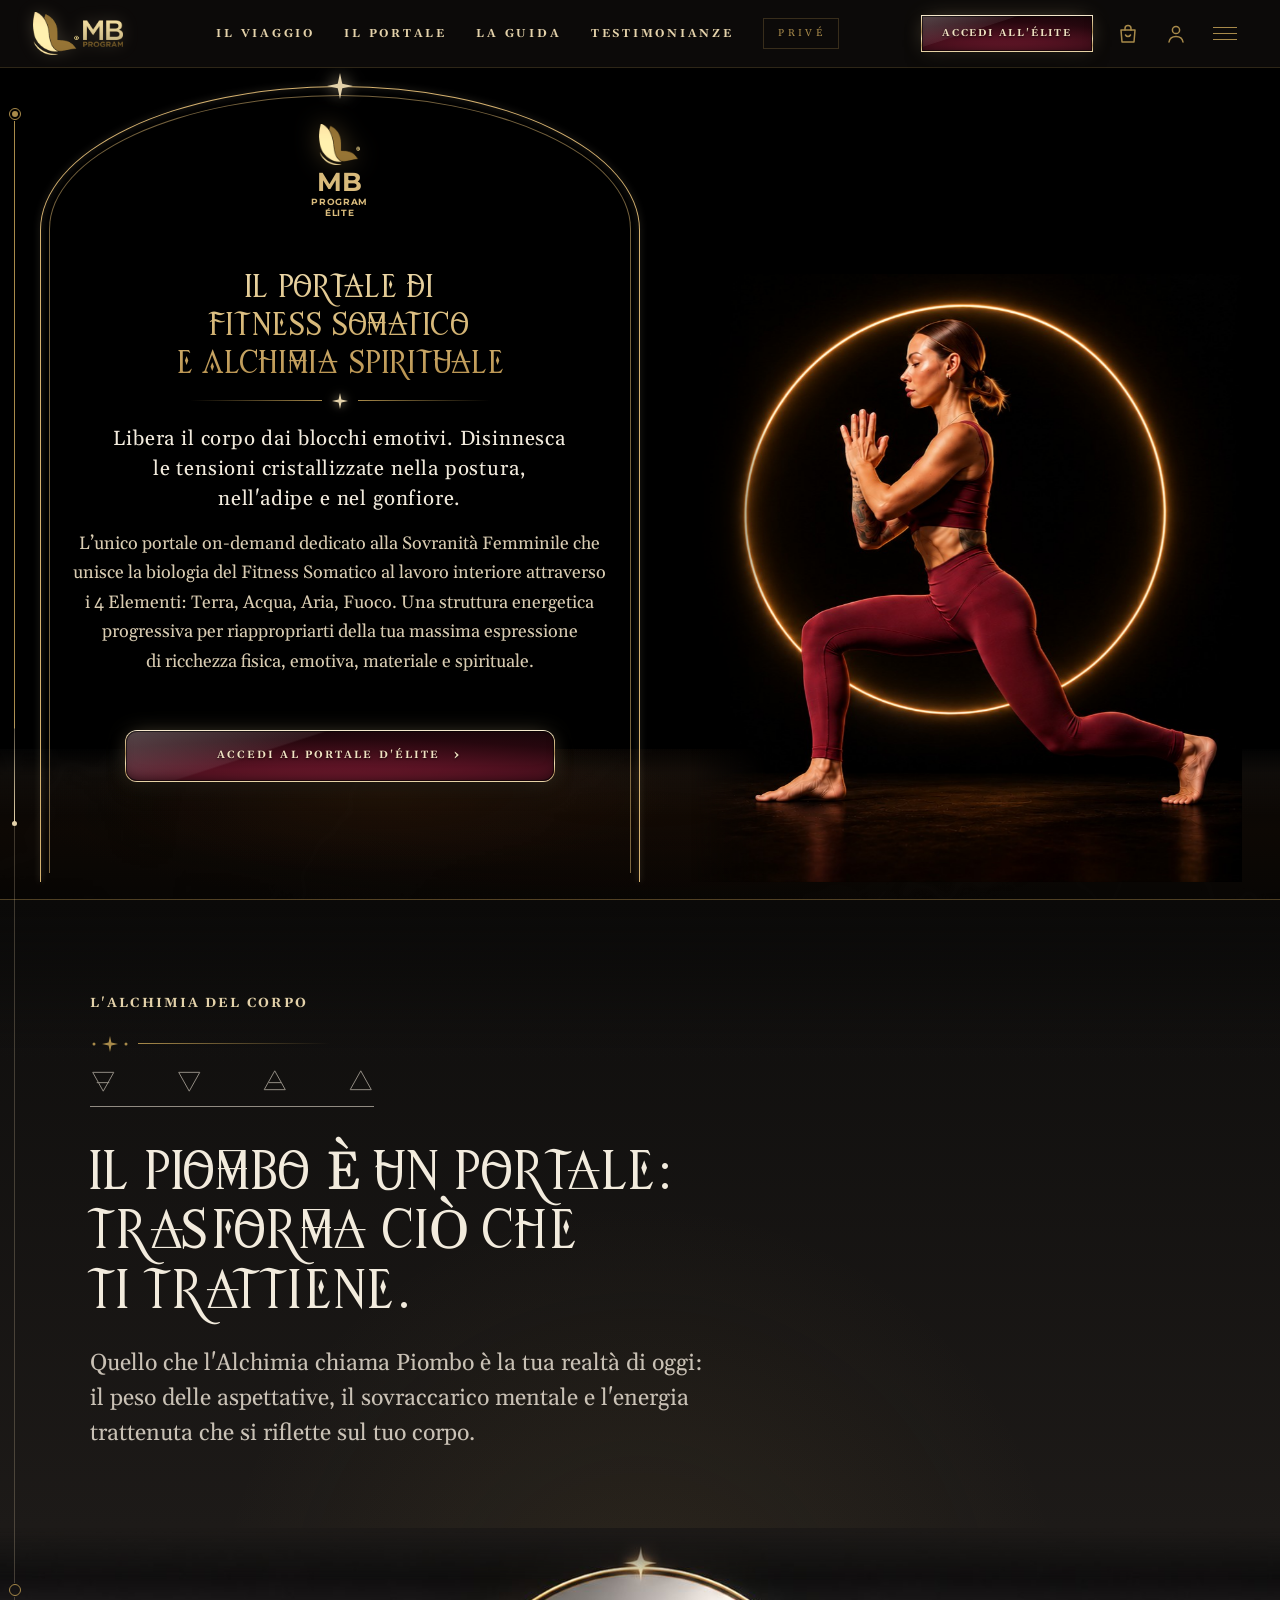
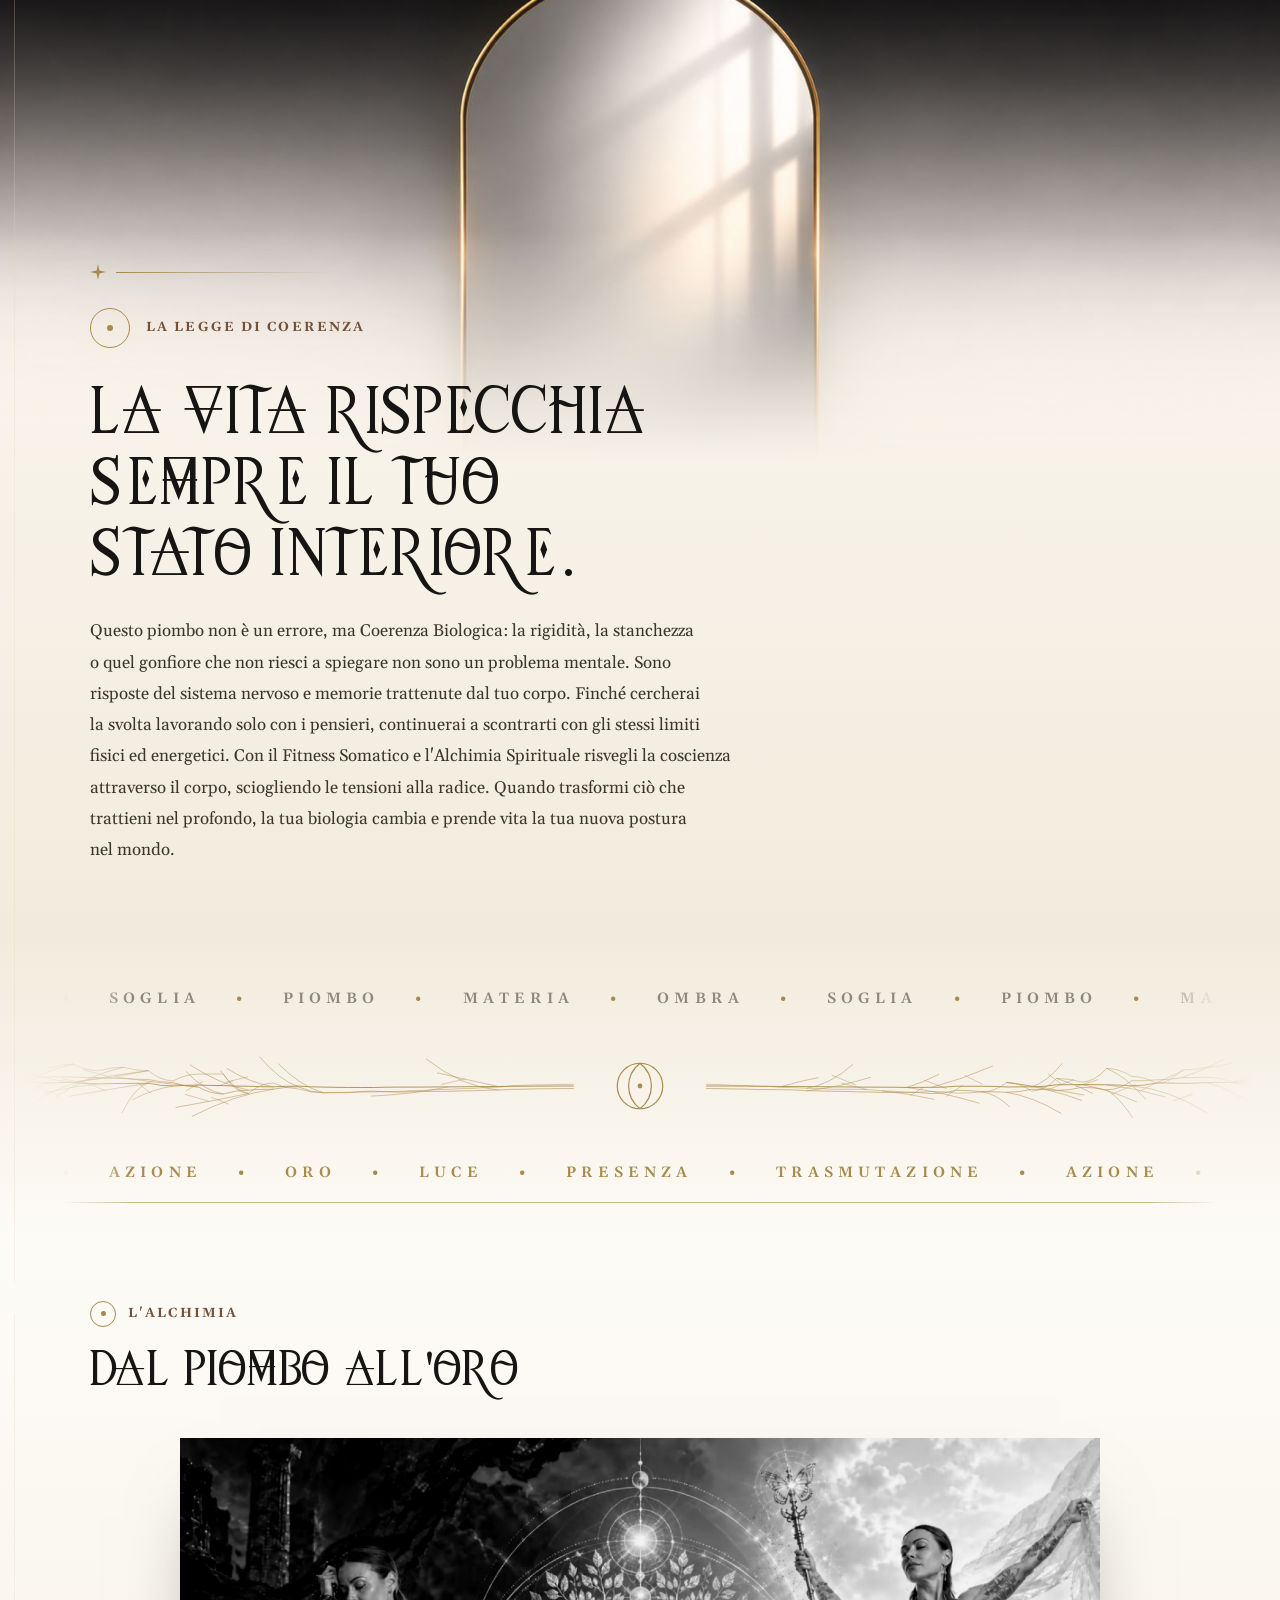
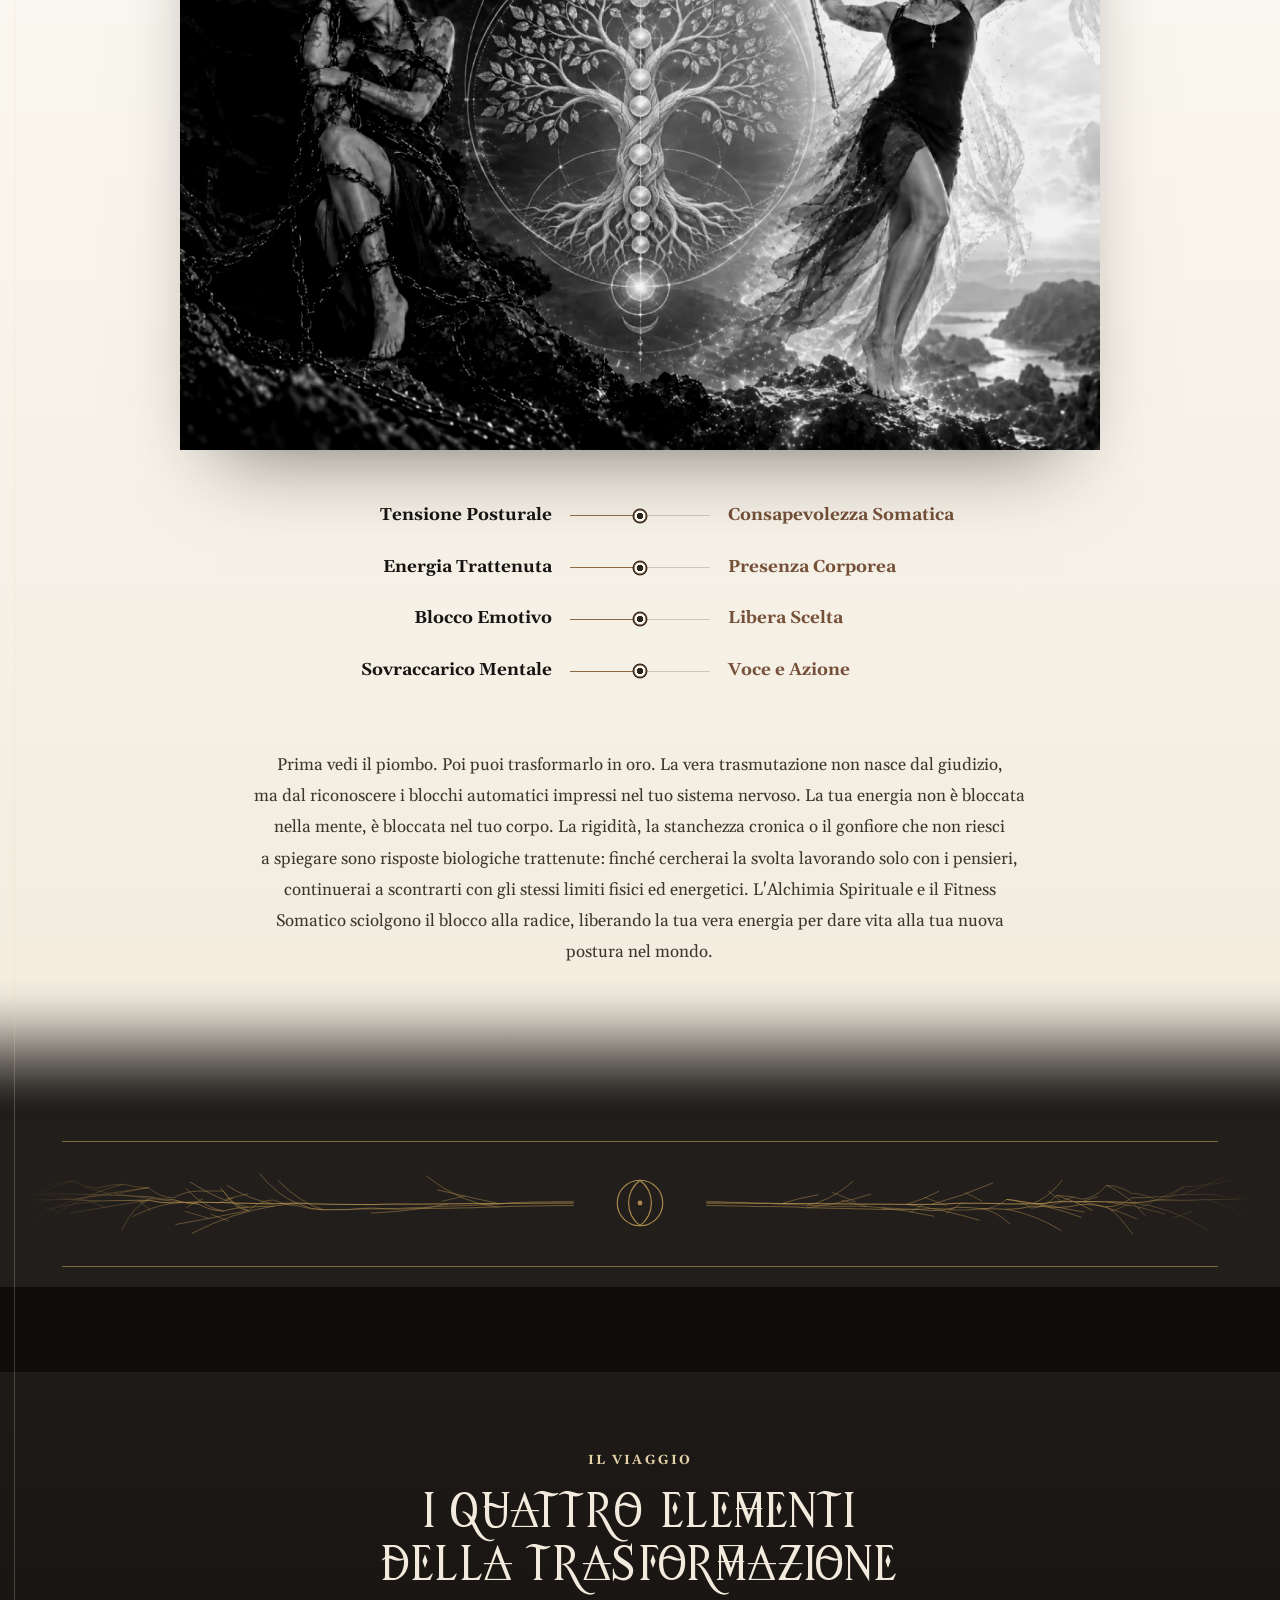
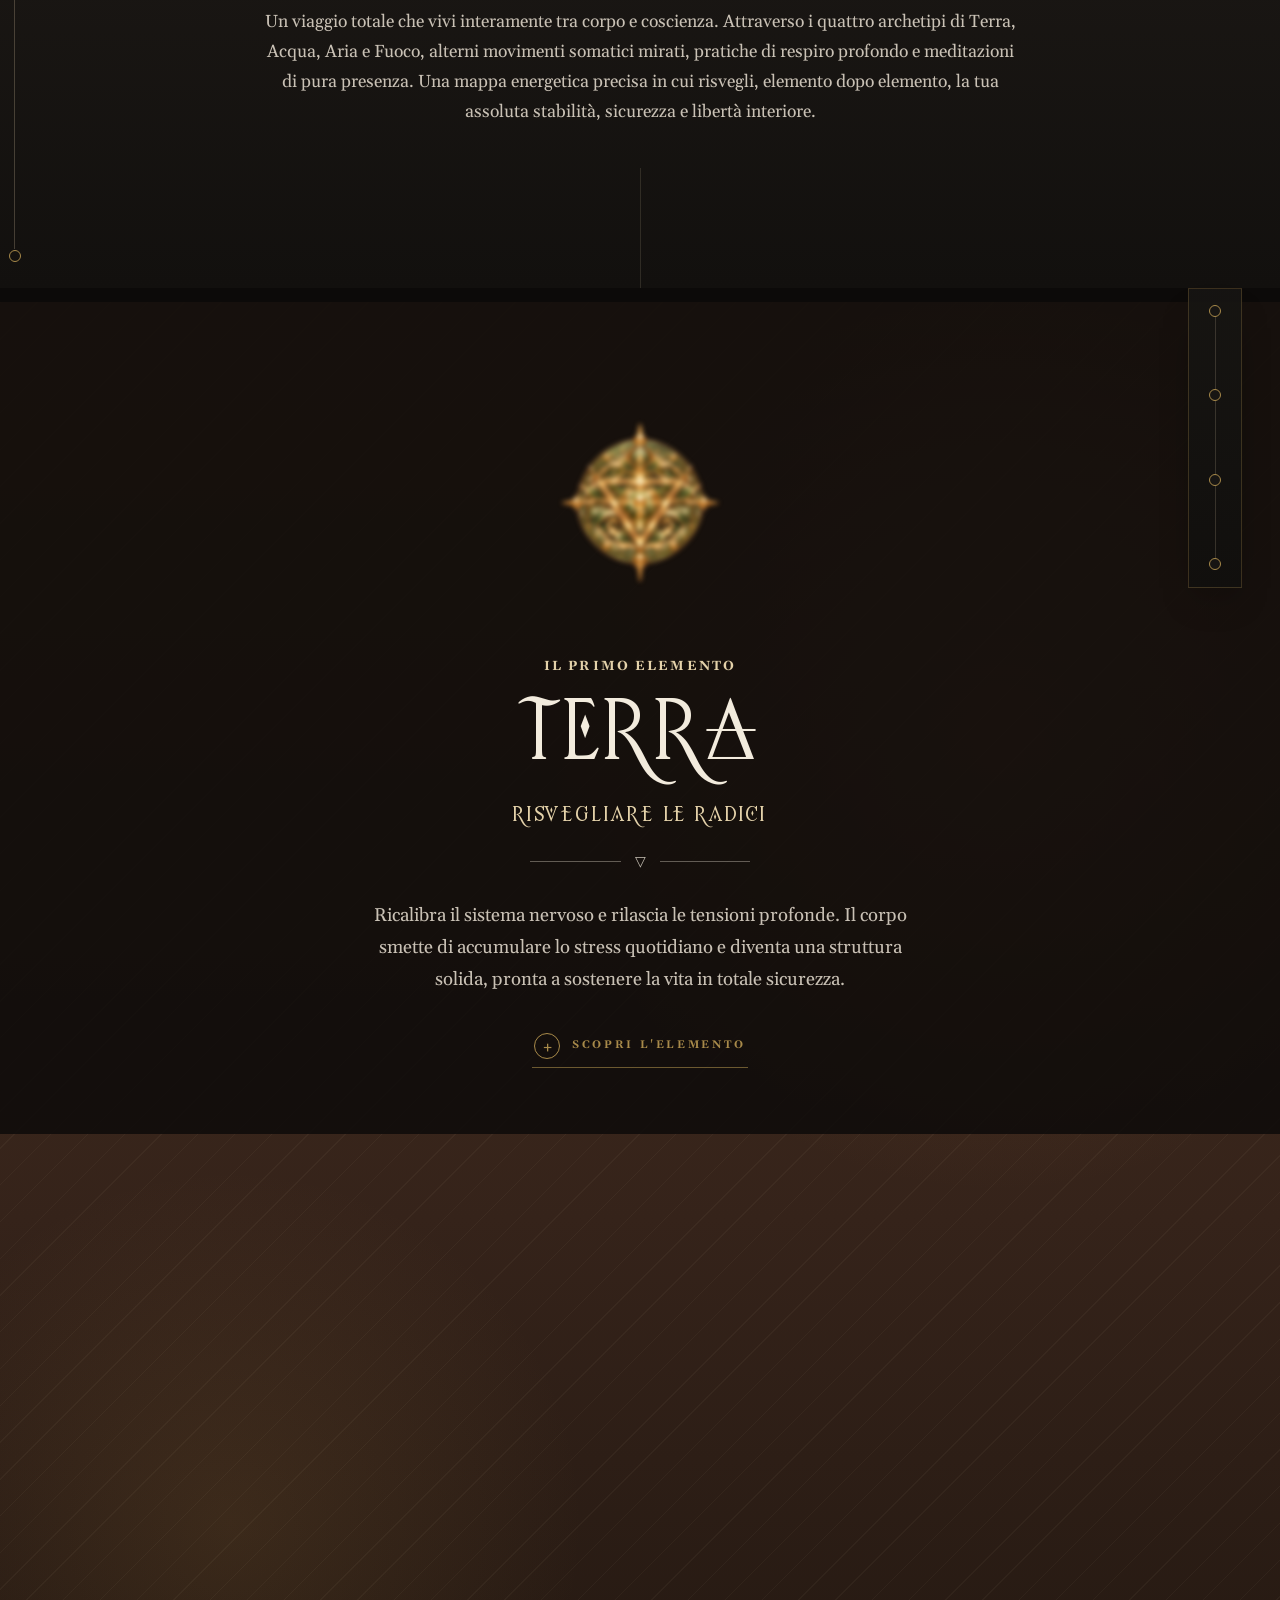
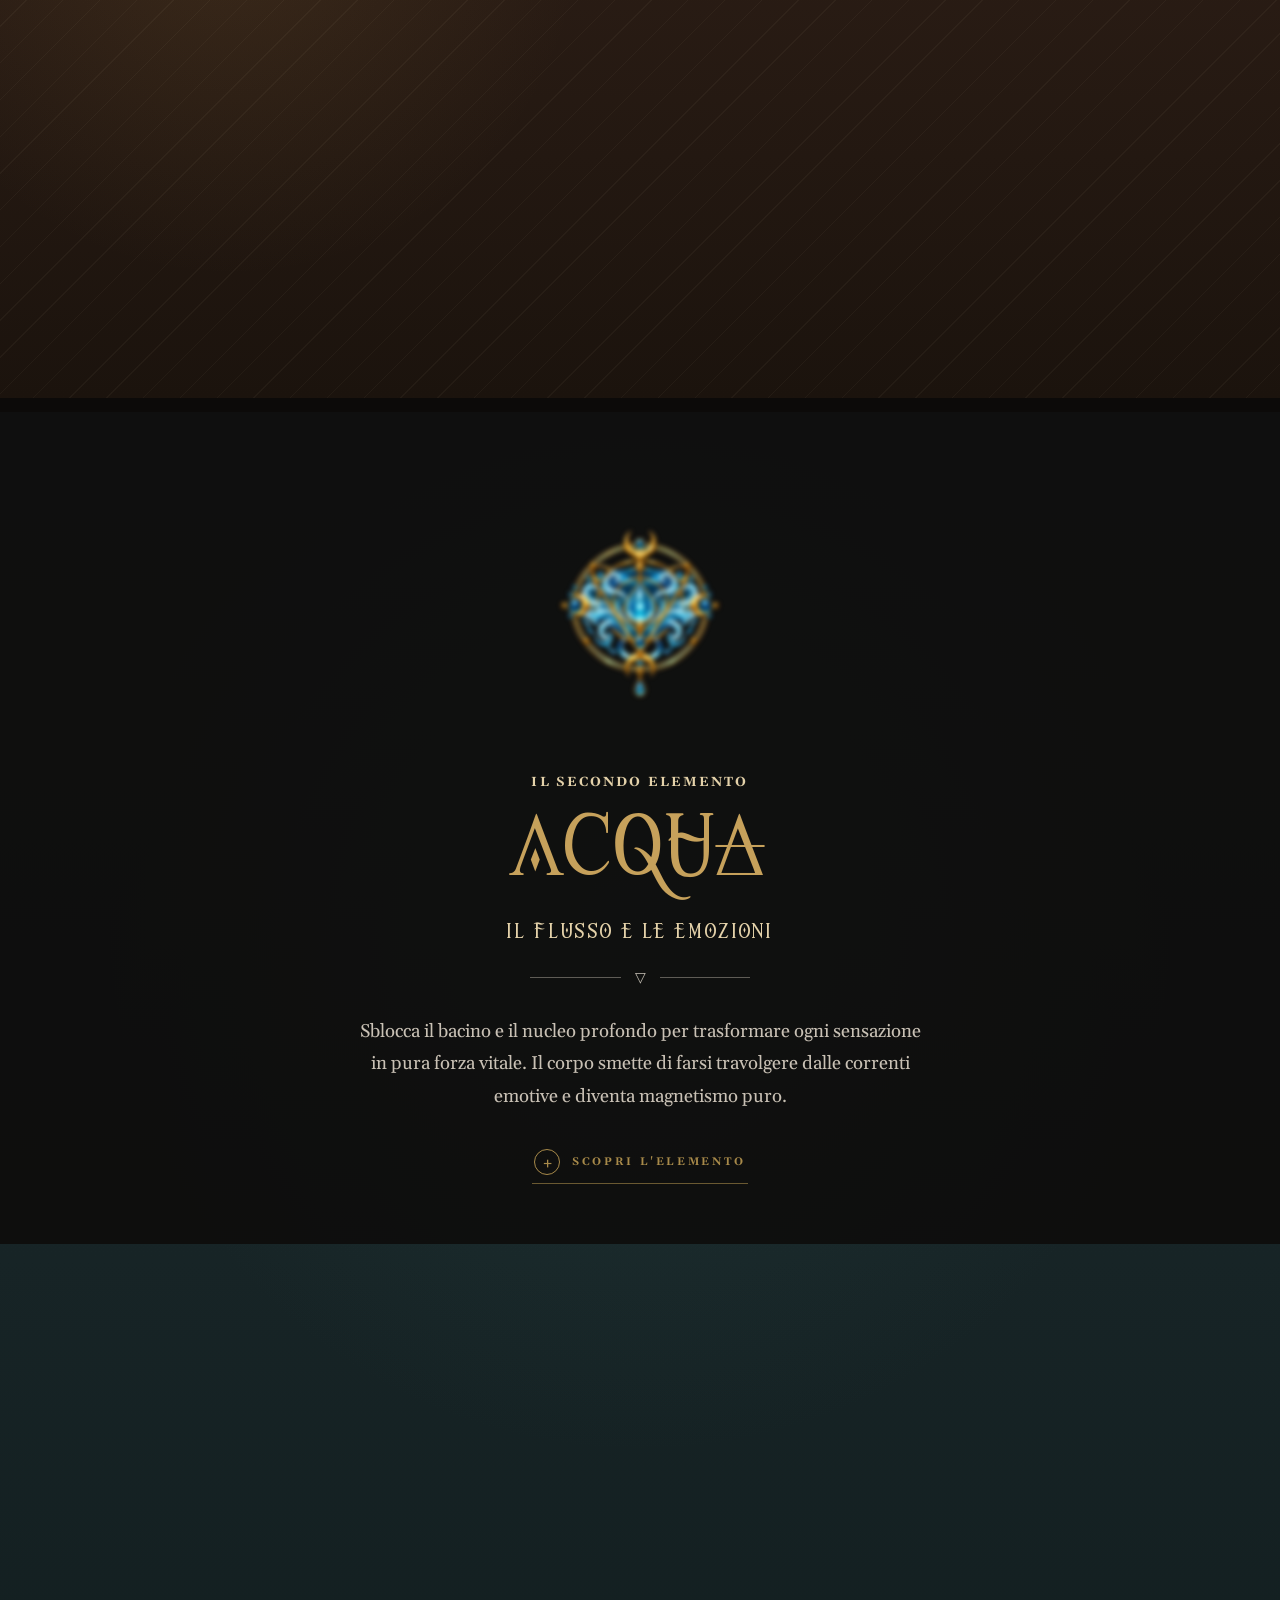
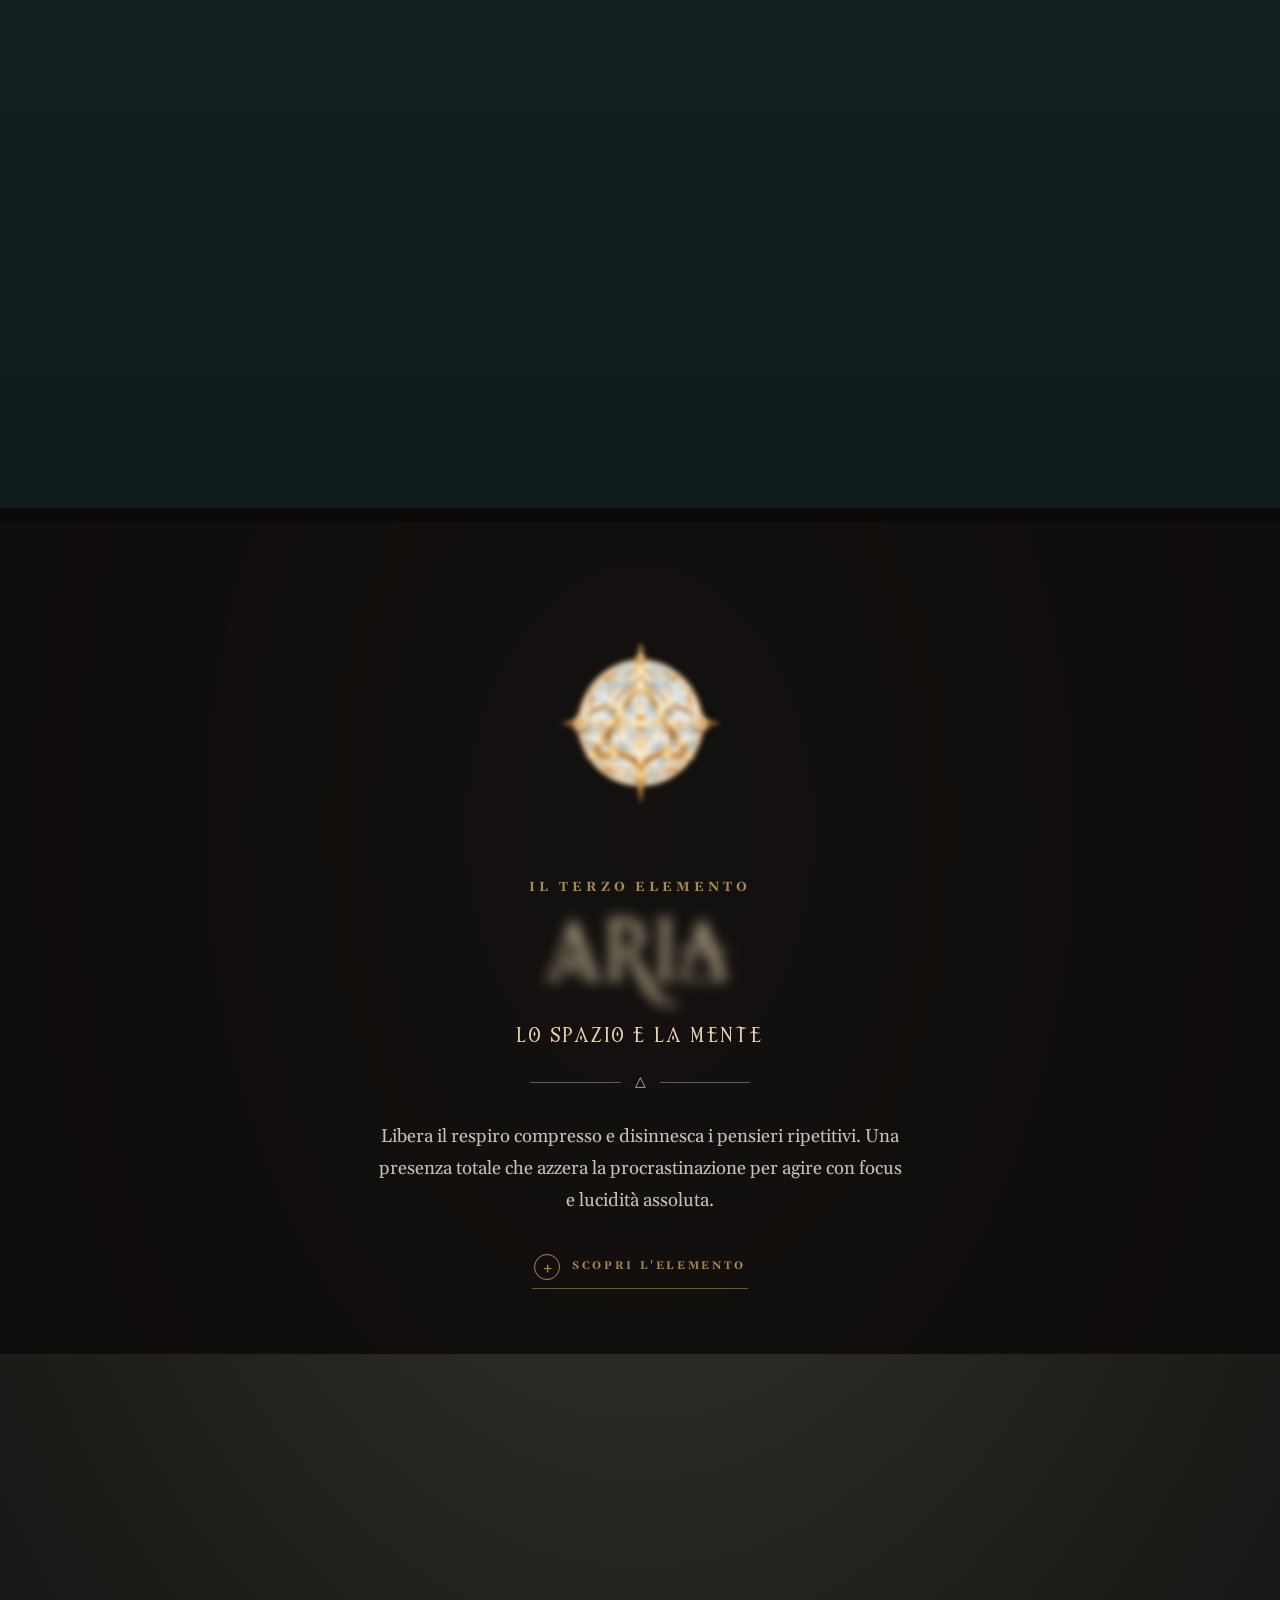
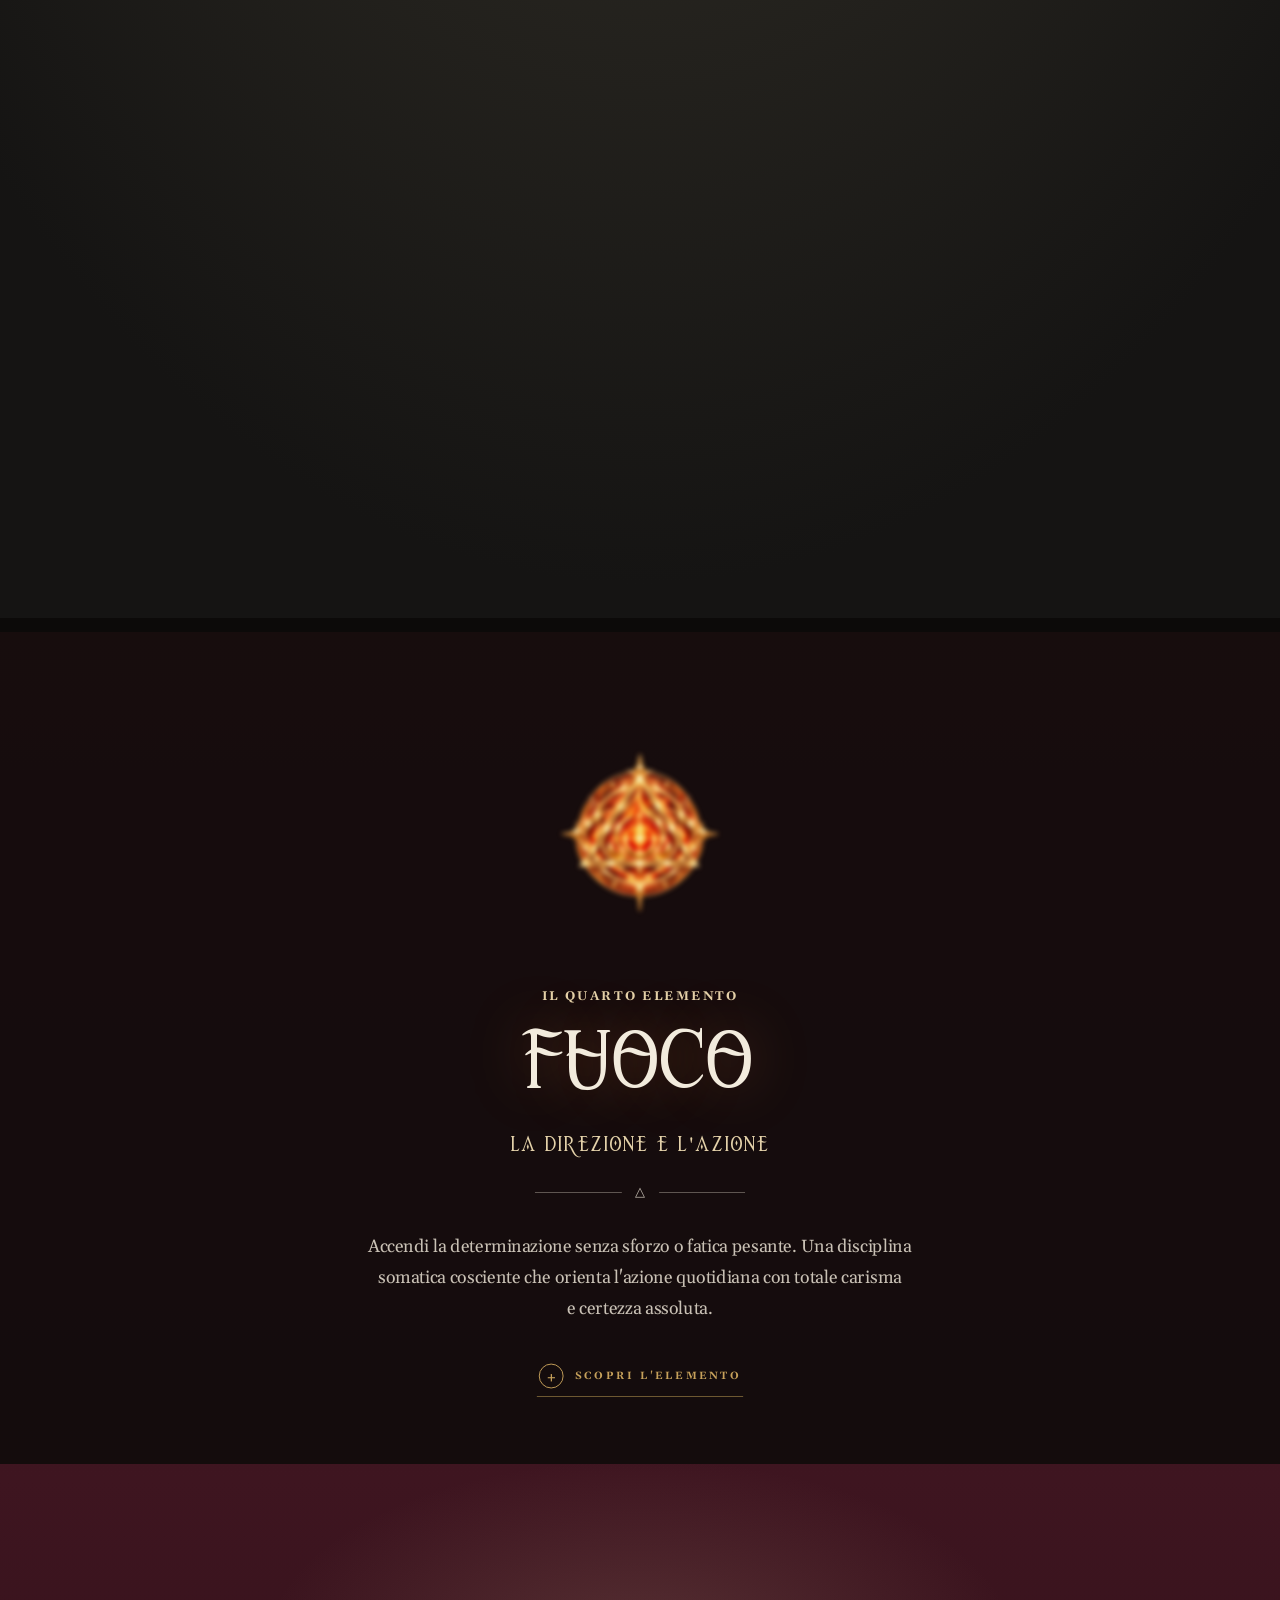
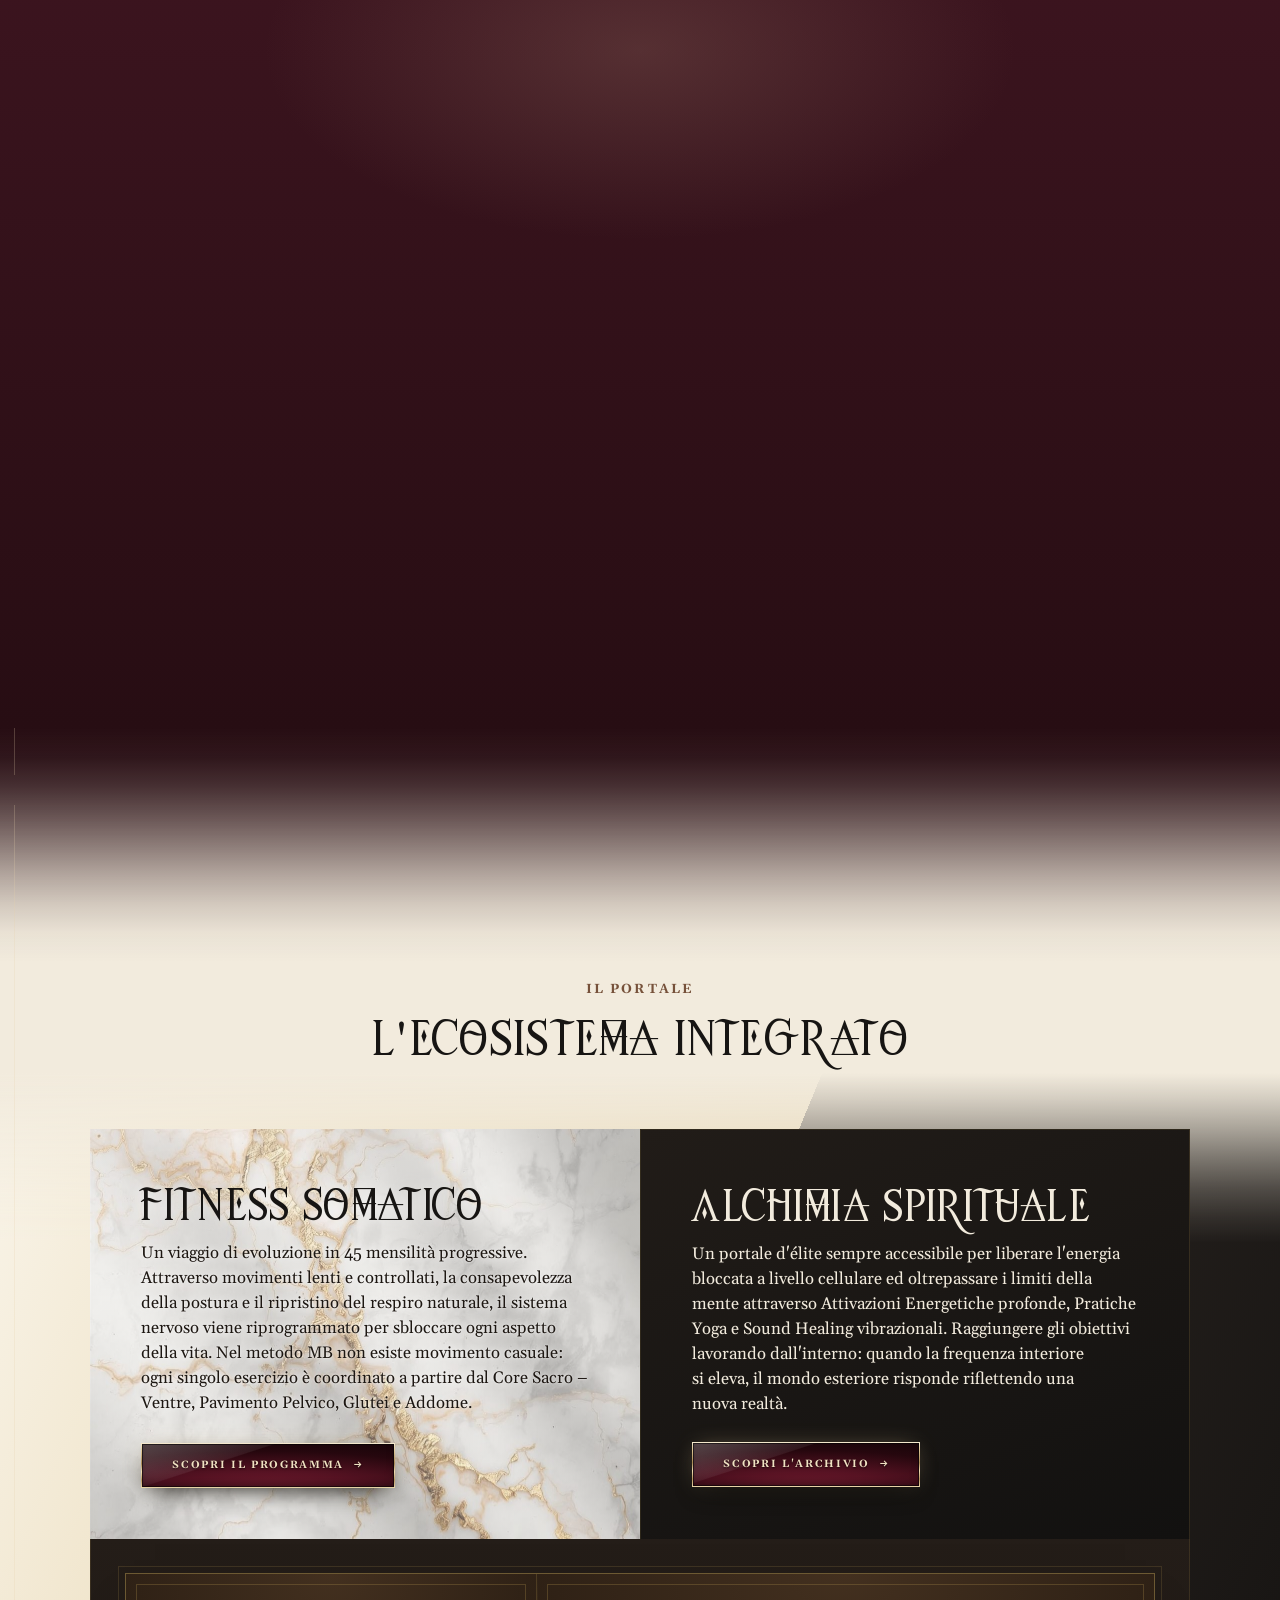
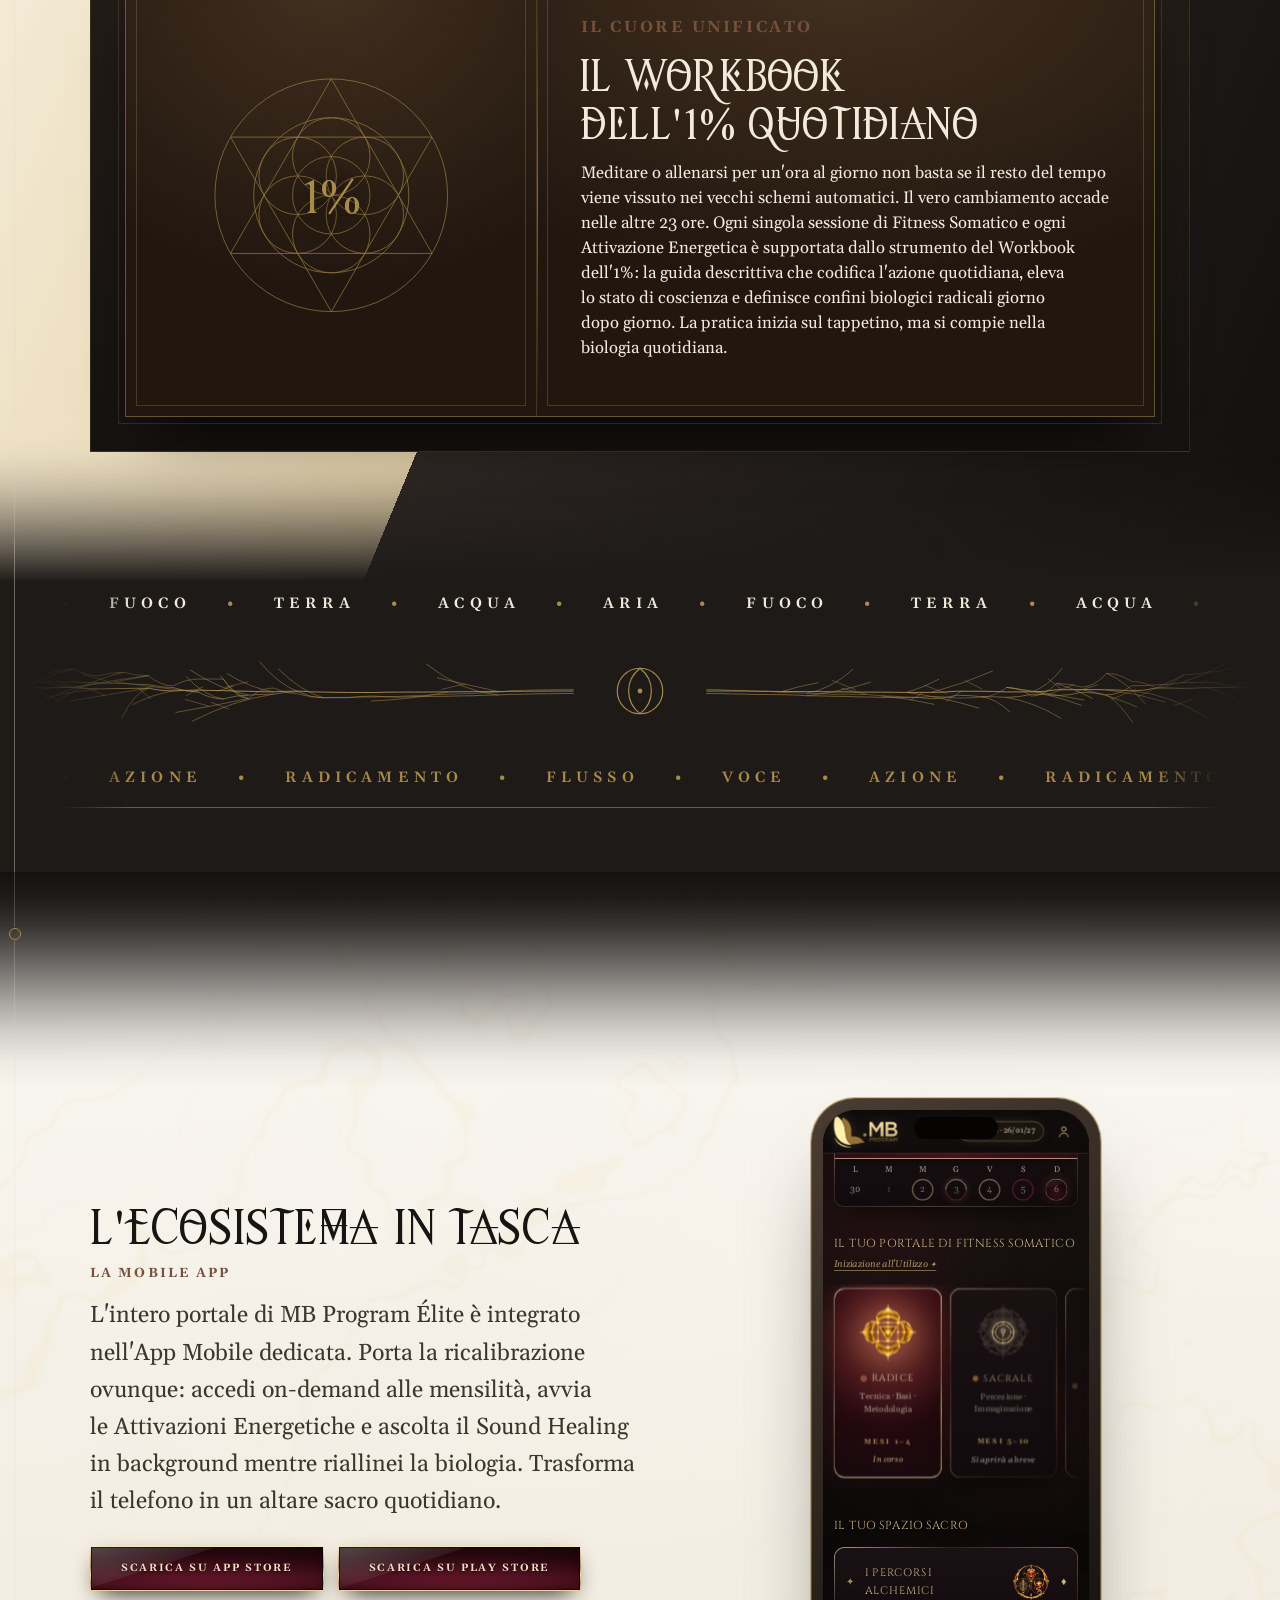
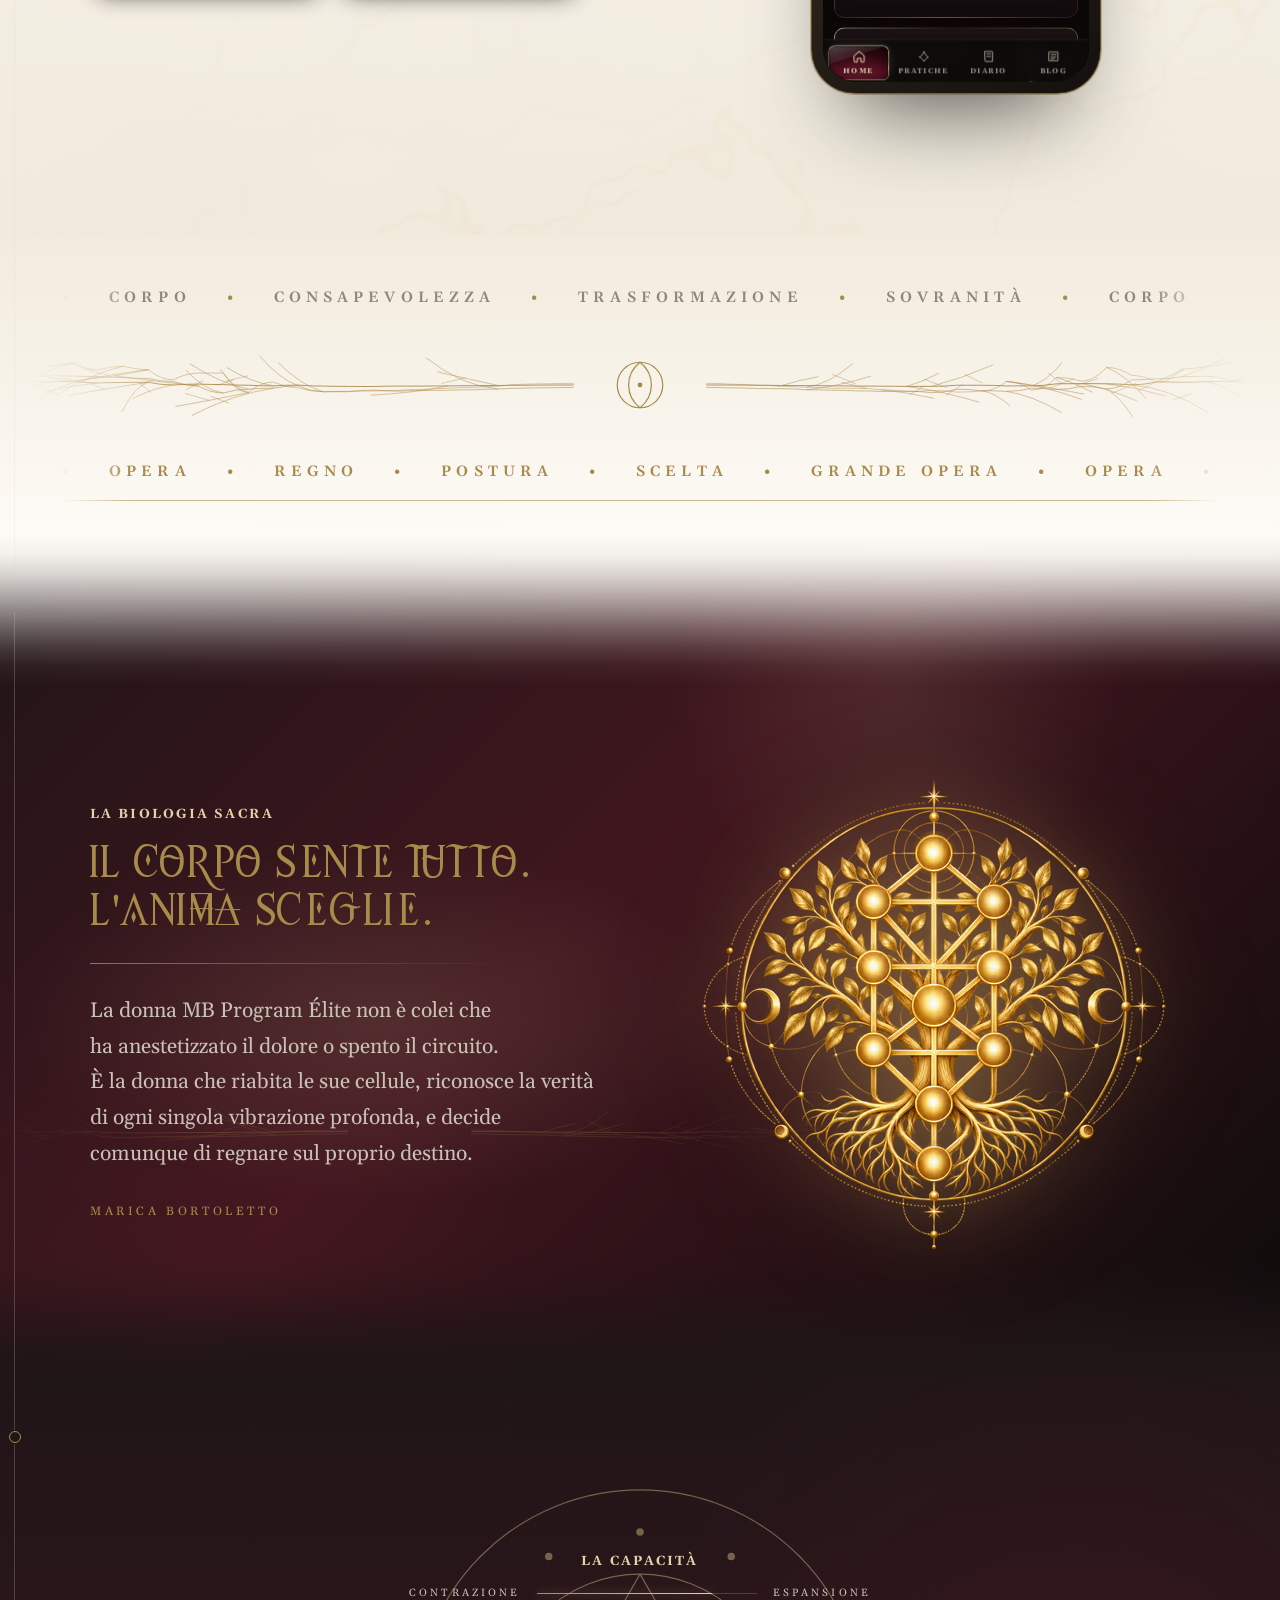
==== commit e8aea6da: "Use the client's final SEO and Open Graph copy on the Home Page Co-Authored-By: Claude Opus 5.5 <nor" ====
--- a/index.html
+++ b/index.html
@@ -3,23 +3,23 @@
 <head>
 <meta charset="utf-8">
 <meta name="viewport" content="width=device-width, initial-scale=1">
-<title>MB Program Elite | Il Portale di Fitness Somatico e Alchimia Spirituale</title>
-<meta name="description" content="Libera il corpo dai blocchi emotivi. L'unico portale on-demand dedicato alla Sovranità Femminile che unisce la biologia del Fitness Somatico al lavoro interiore attraverso i 4 Elementi.">
+<title>MB Program ÉLITE | Fitness Somatico e Alchimia Spirituale</title>
+<meta name="description" content="Il corpo sente tutto, l'anima sceglie. Libera le tensioni cristallizzate nel corpo e accedi alla tua massima espressione di ricchezza fisica e spirituale.">
 <!-- meta-og -->
 <link rel="canonical" href="https://mbprogram.it/">
 <meta property="og:type" content="website">
 <meta property="og:site_name" content="MB Program Elite">
 <meta property="og:locale" content="it_IT">
 <meta property="og:url" content="https://mbprogram.it/">
-<meta property="og:title" content="MB Program Elite | Il Portale di Fitness Somatico e Alchimia Spirituale">
-<meta property="og:description" content="Libera il corpo dai blocchi emotivi. L'unico portale on-demand dedicato alla Sovranità Femminile che unisce la biologia del Fitness Somatico al lavoro interiore attraverso i 4 Elementi.">
+<meta property="og:title" content="MB Program ÉLITE | Fitness Somatico e Alchimia Spirituale">
+<meta property="og:description" content="Il corpo sente tutto, l'anima sceglie. Libera le tensioni cristallizzate nel corpo e accedi alla tua massima espressione di ricchezza fisica e spirituale.">
 <meta property="og:image" content="https://mbprogram.it/img/og-image.jpg">
 <meta property="og:image:width" content="1200">
 <meta property="og:image:height" content="630">
 <meta property="og:image:alt" content="MB Program Elite — Il Portale di Fitness Somatico e Alchimia Spirituale">
 <meta name="twitter:card" content="summary_large_image">
-<meta name="twitter:title" content="MB Program Elite | Il Portale di Fitness Somatico e Alchimia Spirituale">
-<meta name="twitter:description" content="Libera il corpo dai blocchi emotivi. L'unico portale on-demand dedicato alla Sovranità Femminile che unisce la biologia del Fitness Somatico al lavoro interiore attraverso i 4 Elementi.">
+<meta name="twitter:title" content="MB Program ÉLITE | Fitness Somatico e Alchimia Spirituale">
+<meta name="twitter:description" content="Il corpo sente tutto, l'anima sceglie. Libera le tensioni cristallizzate nel corpo e accedi alla tua massima espressione di ricchezza fisica e spirituale.">
 <meta name="twitter:image" content="https://mbprogram.it/img/og-image.jpg">
 <!-- /meta-og -->
 <script>if(location.hash==='#accesso')location.replace('accedi/')</script>
